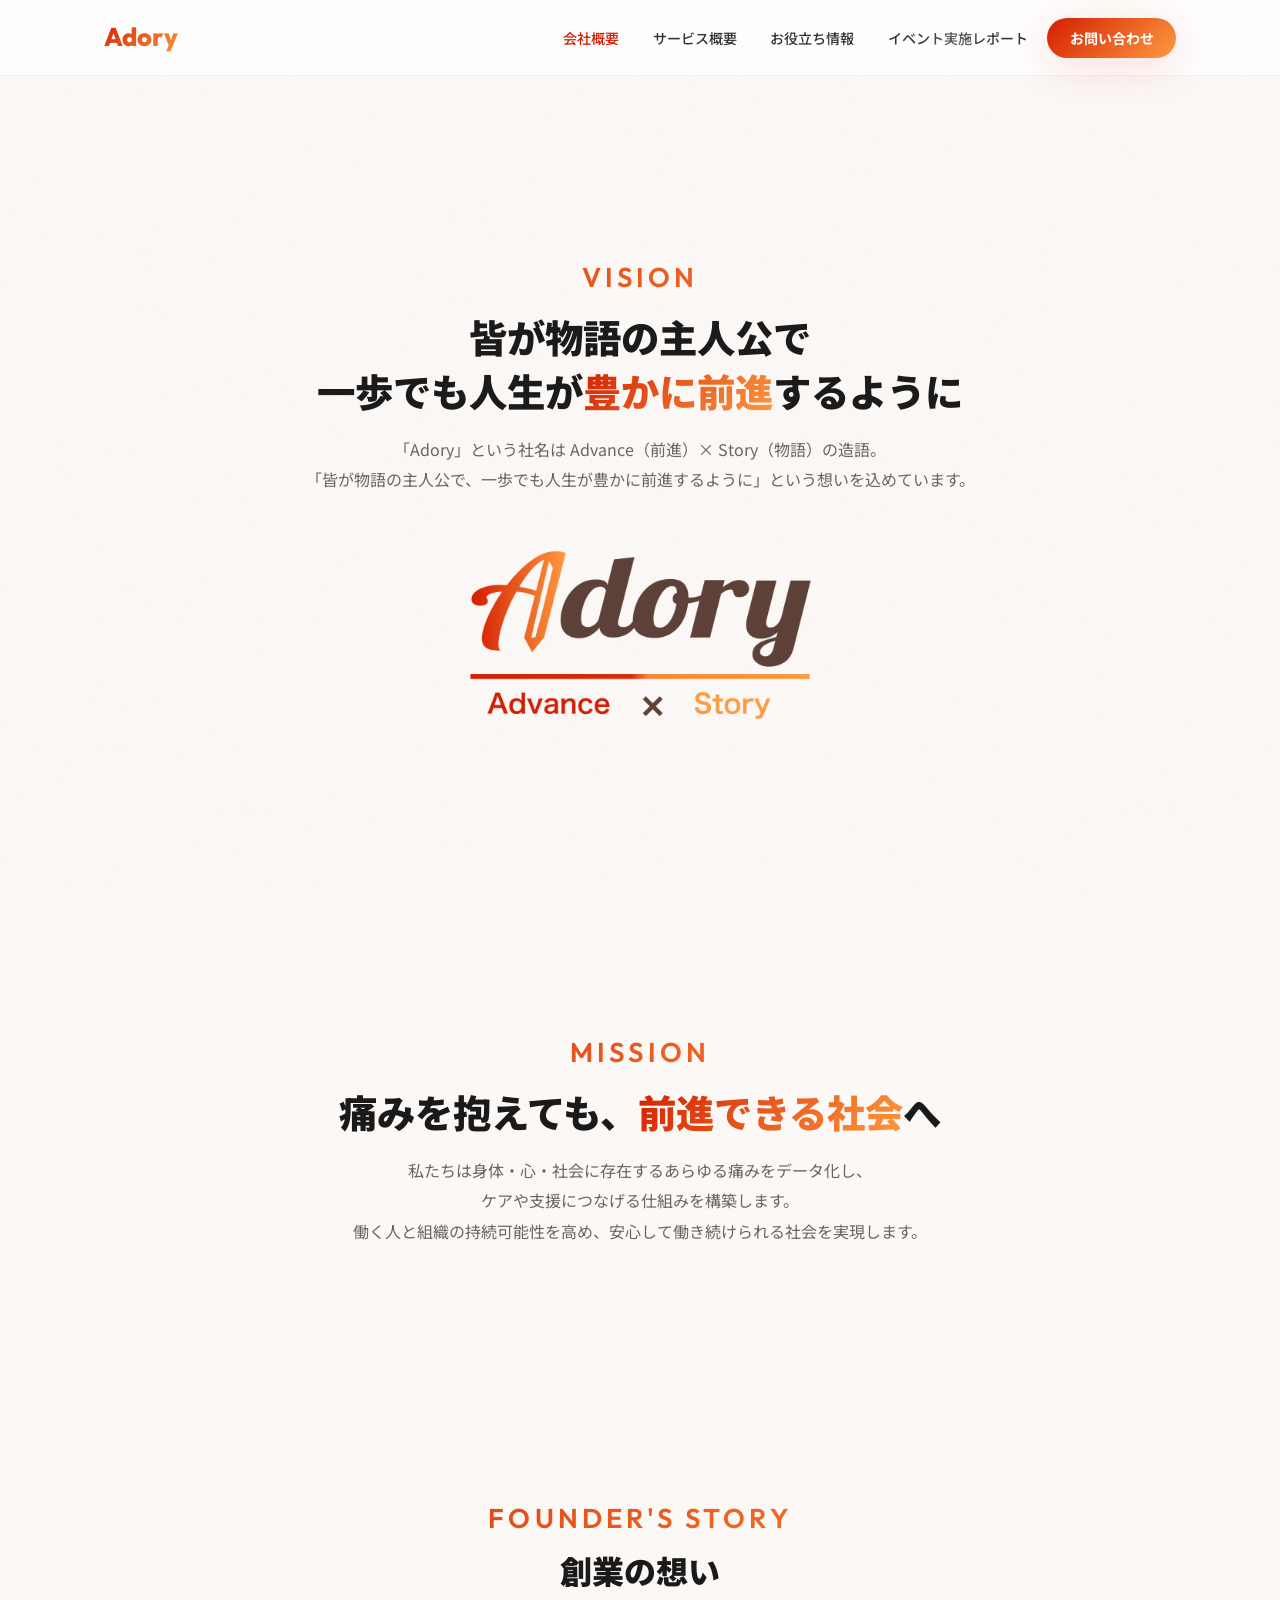
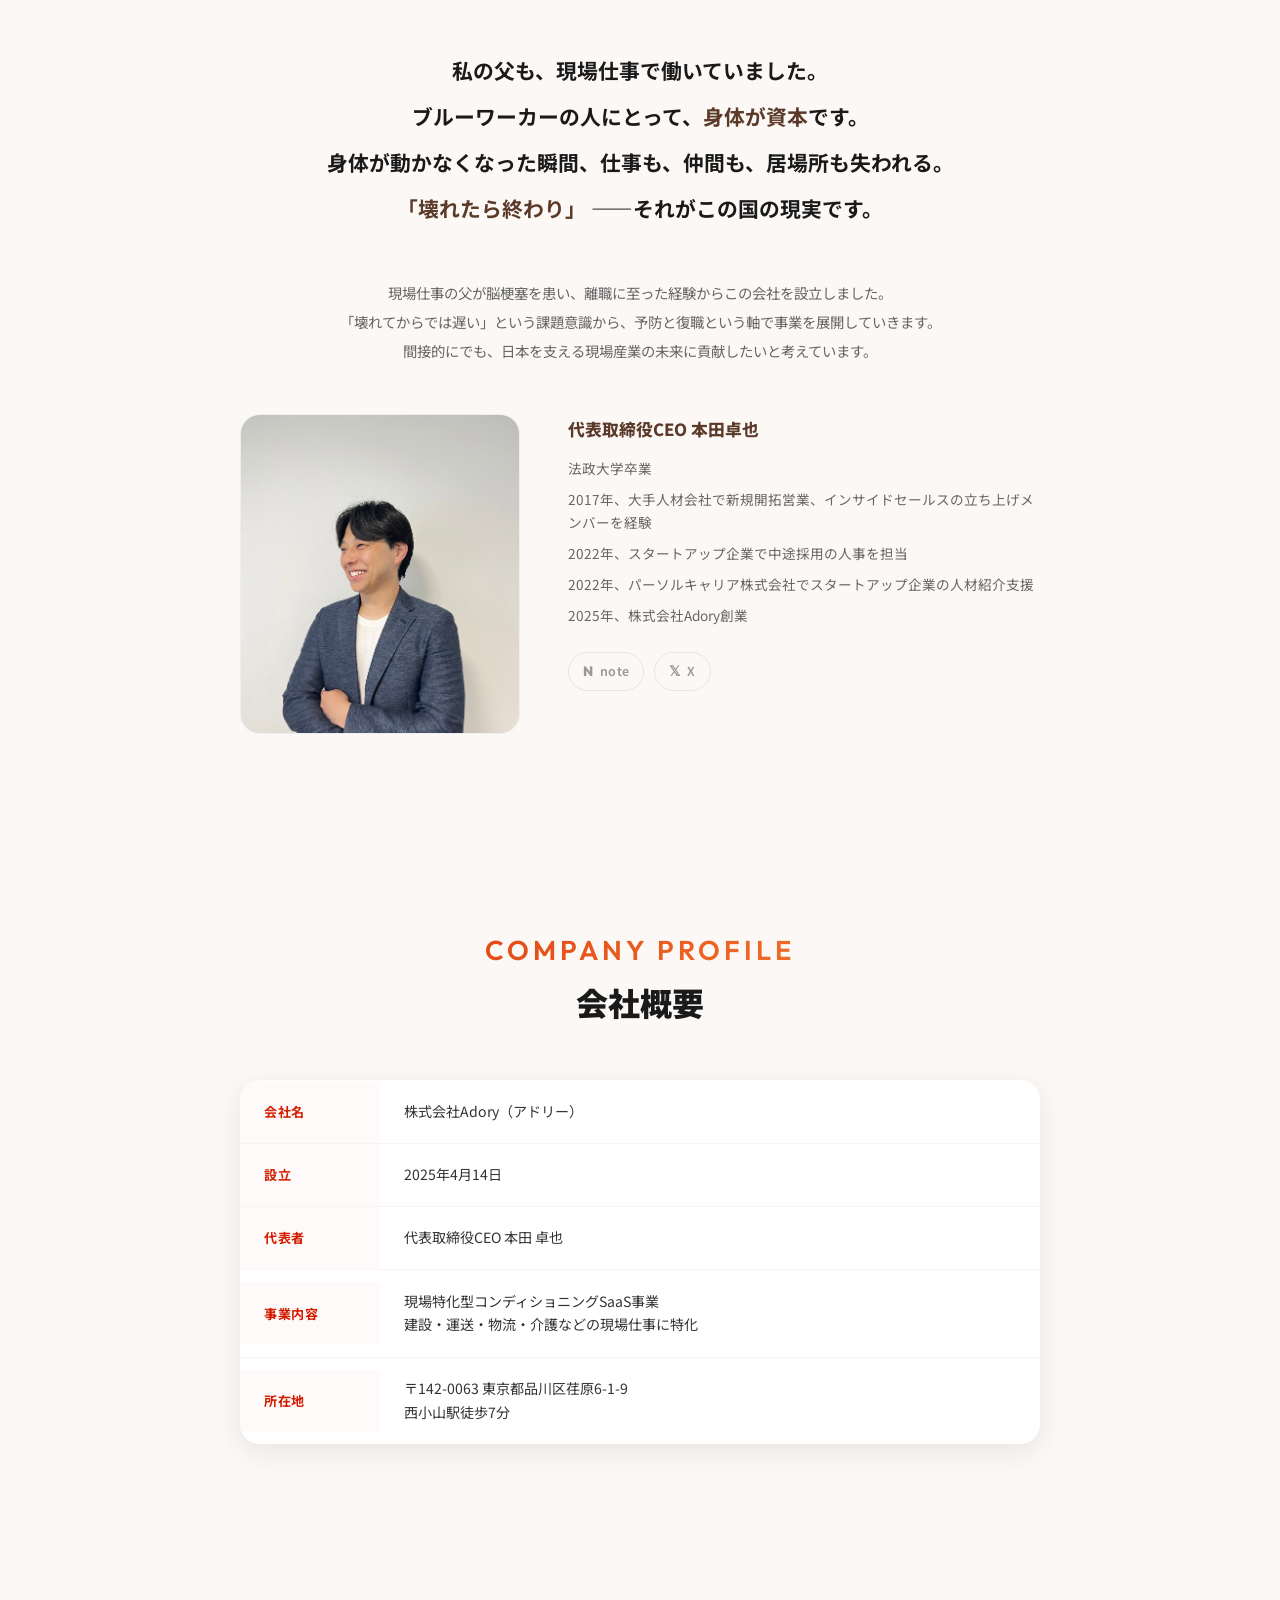
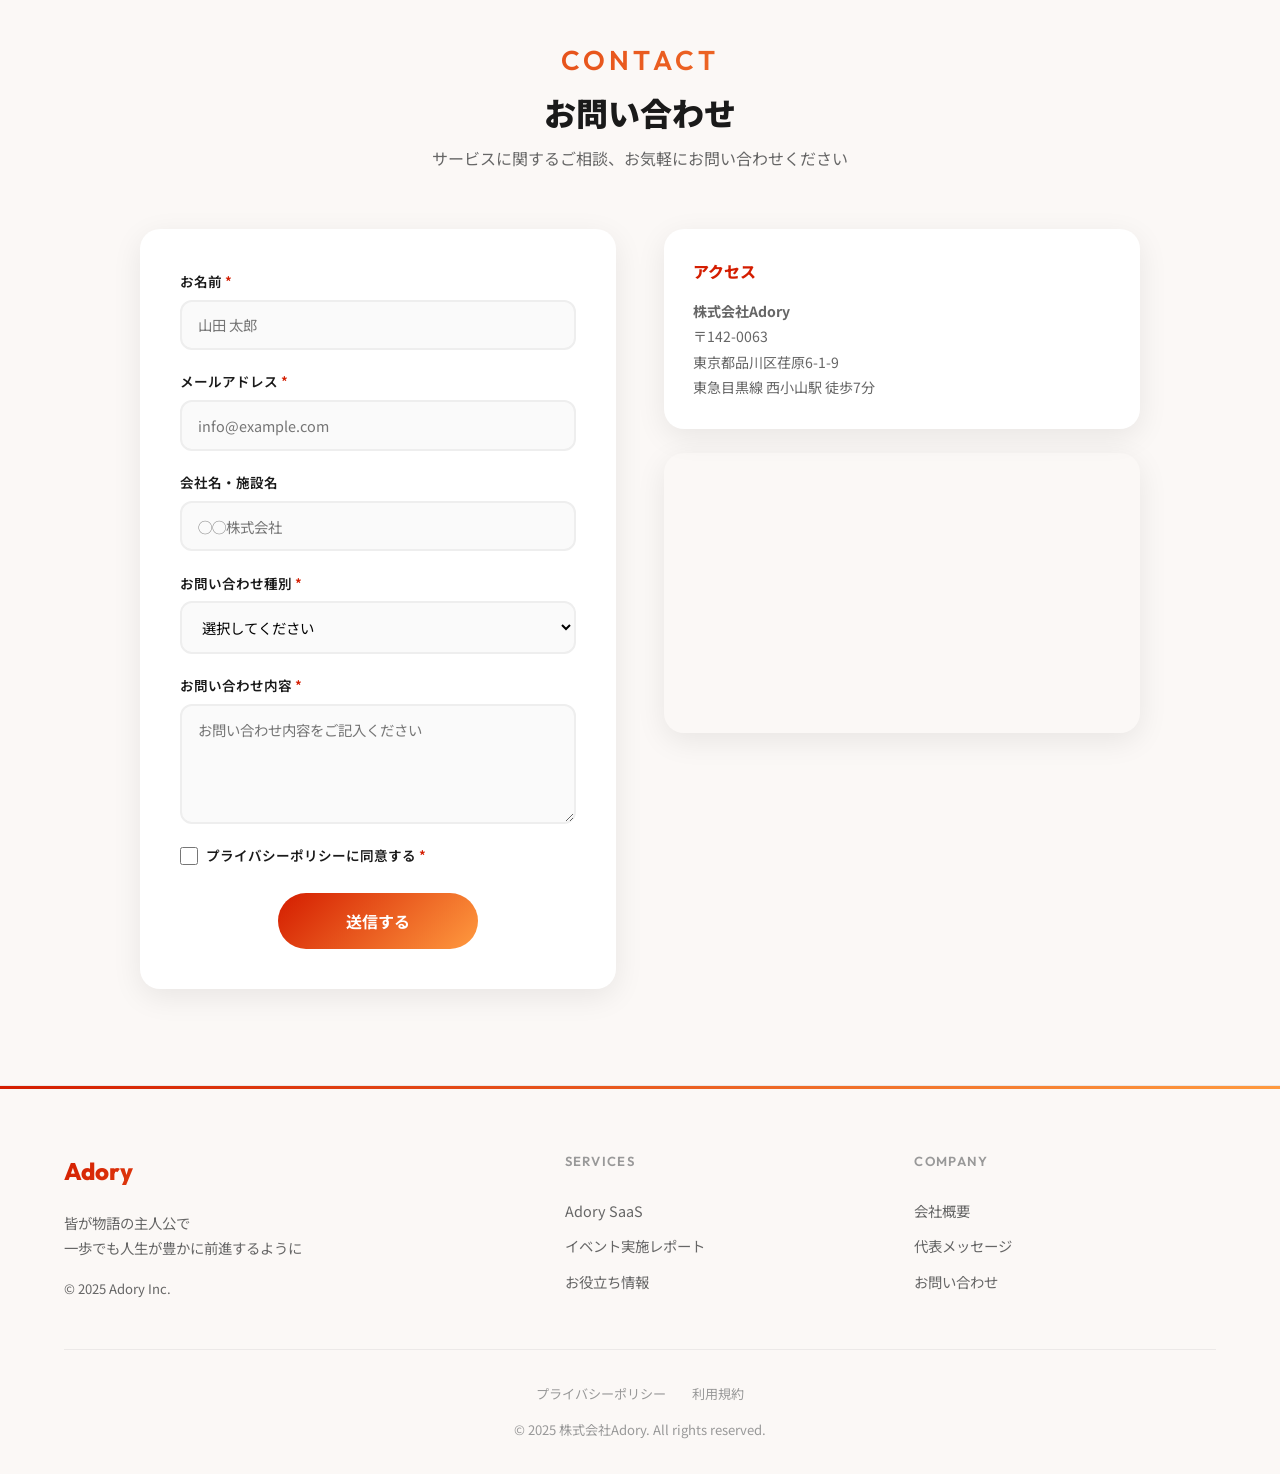
==== index.html @ 90d84712 "Add files via upload" ====
<!DOCTYPE html>
<html lang="ja">
<head>
  <meta charset="UTF-8">
  <meta name="viewport" content="width=device-width, initial-scale=1.0">
  <meta name="description" content="Adory - 皆が物語の主人公で、一歩でも人生が豊かに前進するように">
  <title>Adory | 人の力でインフラを築く</title>
  <link rel="preconnect" href="https://fonts.googleapis.com">
  <link rel="preconnect" href="https://fonts.gstatic.com" crossorigin>
  <link href="https://fonts.googleapis.com/css2?family=Noto+Sans+JP:wght@300;400;500;700;900&family=Outfit:wght@300;400;600;700;800&display=swap" rel="stylesheet">
  <style>
    :root{--red:#D41D00;--orange:#FF9A3F;--gradient:linear-gradient(135deg,#D41D00,#FF9A3F);--gradient-soft:linear-gradient(135deg,#fff5f0,#ffe8d6);--dark:#1a1a1a;--text:#333;--text-light:#666;--text-muted:#999;--bg:#fff;--bg-warm:#FFFAF7;--bg-section:#FBF8F6;--shadow-sm:0 2px 8px rgba(0,0,0,.06);--shadow-md:0 8px 30px rgba(0,0,0,.08);--shadow-lg:0 20px 60px rgba(0,0,0,.1);--shadow-glow:0 8px 40px rgba(212,29,0,.15);--radius:20px;--radius-sm:12px;--max-w:1200px;--font-jp:'Noto Sans JP',sans-serif;--font-en:'Outfit',sans-serif}
    *,*::before,*::after{box-sizing:border-box;margin:0;padding:0}
    html{scroll-behavior:smooth;scroll-padding-top:80px}
    body{font-family:var(--font-jp);color:var(--text);line-height:1.8;background:var(--bg-section);overflow-x:hidden}
    img{max-width:100%;display:block}a{text-decoration:none;color:inherit}ul{list-style:none}

    .reveal{opacity:0;transform:translateY(40px);transition:opacity .8s cubic-bezier(.16,1,.3,1),transform .8s cubic-bezier(.16,1,.3,1)}
    .reveal.visible{opacity:1;transform:translateY(0) scale(1) translateX(0)}
    .reveal-delay-1{transition-delay:.12s}.reveal-delay-2{transition-delay:.24s}.reveal-delay-3{transition-delay:.36s}.reveal-delay-4{transition-delay:.48s}
    .reveal-left{opacity:0;transform:translateX(-60px);transition:opacity .9s cubic-bezier(.16,1,.3,1),transform .9s cubic-bezier(.16,1,.3,1)}
    .reveal-left.visible{opacity:1;transform:translateX(0)}
    .reveal-right{opacity:0;transform:translateX(60px);transition:opacity .9s cubic-bezier(.16,1,.3,1),transform .9s cubic-bezier(.16,1,.3,1)}
    .reveal-right.visible{opacity:1;transform:translateX(0)}
    .reveal-scale{opacity:0;transform:scale(.9);transition:opacity .8s cubic-bezier(.16,1,.3,1),transform .8s cubic-bezier(.16,1,.3,1)}
    .reveal-scale.visible{opacity:1;transform:scale(1)}

    header{position:fixed;top:0;width:100%;z-index:1000;background:rgba(255,255,255,.85);backdrop-filter:blur(20px);-webkit-backdrop-filter:blur(20px);border-bottom:1px solid rgba(0,0,0,.06);transition:box-shadow .3s,background .3s}
    header.scrolled{background:rgba(255,255,255,.95);box-shadow:0 4px 30px rgba(0,0,0,.08)}
    nav{max-width:var(--max-w);margin:0 auto;padding:.9rem 5%;display:flex;align-items:center;justify-content:space-between}
    .logo{font-family:var(--font-en);font-weight:800;font-size:1.6rem;background:var(--gradient);-webkit-background-clip:text;-webkit-text-fill-color:transparent;background-clip:text;cursor:pointer;transition:transform .3s}
    .logo:hover{transform:scale(1.03)}
    .nav-menu{display:flex;gap:.3rem;align-items:center}
    .nav-menu a{font-size:.88rem;font-weight:500;color:var(--text);padding:.5rem .9rem;border-radius:999px;transition:background .3s,color .3s;white-space:nowrap}
    .nav-menu a:hover{background:var(--gradient-soft);color:var(--red)}
    .nav-cta{background:var(--gradient)!important;color:#fff!important;padding:.6rem 1.4rem!important;font-weight:700!important;box-shadow:var(--shadow-glow);position:relative;overflow:hidden}
    .nav-cta::after{content:'';position:absolute;top:0;left:-100%;width:60%;height:100%;background:linear-gradient(90deg,transparent,rgba(255,255,255,.2),transparent);animation:navCtaShimmer 3s ease-in-out infinite}
    @keyframes navCtaShimmer{0%,100%{left:-100%}50%{left:120%}}
    .nav-cta:hover{transform:translateY(-2px)!important;box-shadow:0 12px 40px rgba(212,29,0,.25)!important}
    .hamburger{display:none;flex-direction:column;gap:5px;cursor:pointer;padding:4px;z-index:1002}
    .hamburger span{width:24px;height:2.5px;background:var(--dark);border-radius:2px;transition:transform .3s,opacity .3s}
    .hamburger.open span:nth-child(1){transform:rotate(45deg) translate(5px,5px)}
    .hamburger.open span:nth-child(2){opacity:0}
    .hamburger.open span:nth-child(3){transform:rotate(-45deg) translate(5px,-5px)}

    .section-label{font-family:var(--font-en);font-size:1.7rem;font-weight:600;letter-spacing:.15em;text-transform:uppercase;background:var(--gradient);-webkit-background-clip:text;-webkit-text-fill-color:transparent;background-clip:text;margin-bottom:.3rem}
    .section-title{font-size:2rem;font-weight:900;line-height:1.4;color:var(--dark);margin-bottom:.6rem}
    .section-sub{font-size:1rem;color:var(--text-light);max-width:640px}
    .section-header{text-align:center;margin-bottom:3.5rem}
    .section-header .section-sub{margin:0 auto}

    .btn-primary{display:inline-flex;align-items:center;gap:.5rem;background:var(--gradient);color:#fff;padding:.9rem 2rem;border-radius:999px;font-weight:700;font-size:.95rem;box-shadow:var(--shadow-glow);transition:transform .35s cubic-bezier(.16,1,.3,1),box-shadow .35s;position:relative;overflow:hidden}
    .btn-primary::after{content:'';position:absolute;top:0;left:-100%;width:60%;height:100%;background:linear-gradient(90deg,transparent,rgba(255,255,255,.25),transparent);transition:left .6s ease}
    .btn-primary:hover::after{left:120%}
    .btn-primary:hover{transform:translateY(-3px);box-shadow:0 12px 40px rgba(212,29,0,.3)}

    /* ===== HERO ===== */
    .hero{min-height:100vh;display:flex;align-items:center;position:relative;overflow:hidden;background:var(--bg-section);padding-top:80px}
    @keyframes blobFloat{0%,100%{transform:translate(0,0) scale(1)}33%{transform:translate(30px,-30px) scale(1.05)}66%{transform:translate(-20px,20px) scale(.95)}}
    .hero-inner{position:relative;z-index:1;max-width:var(--max-w);width:100%;margin:0 auto;padding:3rem 5%;text-align:center}
    @keyframes fadeSlideIn{from{opacity:0;transform:translateY(25px)}to{opacity:1;transform:translateY(0)}}
    .hero-label{font-family:var(--font-en);font-size:1.7rem;font-weight:600;letter-spacing:.15em;text-transform:uppercase;background:var(--gradient);-webkit-background-clip:text;-webkit-text-fill-color:transparent;background-clip:text;margin-bottom:.5rem;animation:fadeSlideIn .8s .2s both}
    .hero-title{font-size:2.4rem;font-weight:900;line-height:1.4;color:var(--dark);margin-bottom:1rem;animation:fadeSlideIn .8s .4s both}
    .hero-title .accent{background:var(--gradient);-webkit-background-clip:text;-webkit-text-fill-color:transparent;background-clip:text}
    .hero-desc{font-size:1rem;color:var(--text-light);line-height:1.9;max-width:700px;margin:0 auto 1.5rem;animation:fadeSlideIn .8s .6s both}
    .hero-img-area{max-width:370px;margin:0 auto;animation:fadeSlideIn .8s .8s both}
    .hero-img-area img{width:100%;border-radius:var(--radius-sm)}

    /* ===== MESSAGE ===== */
    .message-section{padding:6rem 5%;background:var(--bg-section);position:relative}
    .message-section::before{content:'';position:absolute;top:-80px;left:0;right:0;height:160px;background:linear-gradient(to bottom,transparent,var(--bg-section));pointer-events:none}
    .message-wrap{max-width:var(--max-w);margin:0 auto}
    .message-quote{text-align:center;font-size:1.2rem;font-weight:700;color:var(--red);margin-bottom:3rem;position:relative;padding:2rem;background:#fff;border-radius:var(--radius);box-shadow:var(--shadow-sm)}
    .message-quote::before{content:'\201C';font-family:var(--font-en);font-size:4rem;color:var(--orange);opacity:.2;position:absolute;top:.3rem;left:1.5rem;line-height:1}
    .message-body{font-size:.95rem;color:var(--text);line-height:2;max-width:800px;margin:0 auto 3rem;text-align:left}
    .message-body p{margin-bottom:.8rem}
    .message-bottom{display:grid;grid-template-columns:280px 1fr;gap:3rem;align-items:start;max-width:800px;margin:0 auto}
    .message-photo{width:100%;height:320px;border-radius:var(--radius);background:var(--bg-section);border:1px solid #eee;background-image:url('./ceo-profile.jpg');background-size:cover;background-position:center}
    .message-profile h4{font-size:1.05rem;font-weight:800;color:#5B3A29;margin-bottom:.8rem}
    .message-profile p{font-size:.85rem;color:var(--text-light);line-height:1.7;margin-bottom:.5rem}
    .social-links{display:flex;gap:.6rem;margin-top:1.5rem}
    .social-link{display:inline-flex;align-items:center;gap:.4rem;font-size:.78rem;font-weight:600;color:var(--text-muted);padding:.4rem .9rem;border-radius:999px;border:1px solid rgba(0,0,0,.08);transition:all .3s;background:transparent;letter-spacing:.02em}
    .social-link:hover{color:#fff;border-color:var(--red);background:var(--gradient);transform:translateY(-2px);box-shadow:var(--shadow-glow)}
    .social-link-icon{font-family:var(--font-en);font-weight:800;font-size:.85rem}

    /* ===== COMPANY ===== */
    .company-section{padding:6rem 5%;background:var(--bg-section);position:relative}
    .company-section::before{content:'';position:absolute;top:-80px;left:0;right:0;height:160px;background:linear-gradient(to bottom,transparent,var(--bg-section));pointer-events:none}
    .company-wrap{max-width:var(--max-w);margin:0 auto}
    .company-table{max-width:800px;margin:0 auto;border-radius:var(--radius);overflow:hidden;background:#fff;box-shadow:var(--shadow-md)}
    .company-row{display:grid;grid-template-columns:140px 1fr;align-items:center}
    .company-row:not(:last-child){border-bottom:1px solid rgba(0,0,0,.04)}
    .company-label{font-size:.82rem;font-weight:700;letter-spacing:.05em;color:var(--red);padding:1.2rem 1.5rem;background:rgba(212,29,0,.02)}
    .company-value{font-size:.88rem;color:var(--text);padding:1.2rem 1.5rem;line-height:1.7}

    /* ===== CONTACT ===== */
    .contact-section{padding:6rem 5%;background:var(--bg-section);position:relative}
    .contact-section::before{content:'';position:absolute;top:-80px;left:0;right:0;height:160px;background:linear-gradient(to bottom,transparent,var(--bg-section));pointer-events:none}
    .contact-wrap{max-width:var(--max-w);margin:0 auto}
    .contact-grid{display:grid;grid-template-columns:1fr 1fr;gap:3rem;max-width:1000px;margin:0 auto}
    .contact-form-card{background:#fff;border-radius:var(--radius);padding:2.5rem;box-shadow:var(--shadow-md)}
    .contact-form{display:flex;flex-direction:column;gap:1.2rem}
    .form-group{display:flex;flex-direction:column}
    .form-group label{font-size:.85rem;font-weight:600;color:var(--dark);margin-bottom:.4rem}
    .required{color:var(--red)}
    .form-group input,.form-group select,.form-group textarea{padding:.8rem 1rem;border:2px solid #eee;border-radius:var(--radius-sm);font-size:.9rem;font-family:var(--font-jp);transition:border-color .3s,box-shadow .3s;background:#fafafa}
    .form-group input:focus,.form-group select:focus,.form-group textarea:focus{outline:none;border-color:var(--orange);background:#fff;box-shadow:0 0 0 3px rgba(255,154,63,.1)}
    .form-group textarea{resize:vertical;min-height:120px}
    .checkbox-label{display:flex;align-items:center;gap:.5rem;font-size:.85rem;cursor:pointer}
    .checkbox-label input[type="checkbox"]{width:18px;height:18px;accent-color:var(--orange)}
    .submit-btn{background:var(--gradient);color:#fff;padding:1rem 2rem;border:none;border-radius:999px;font-size:1rem;font-weight:700;cursor:pointer;transition:transform .3s,box-shadow .3s;align-self:center;min-width:200px;font-family:var(--font-jp)}
    .submit-btn:hover{transform:translateY(-2px);box-shadow:var(--shadow-glow)}
    .contact-info-col{display:flex;flex-direction:column;gap:1.5rem}
    .contact-info-card{background:#fff;border-radius:var(--radius);padding:1.8rem;box-shadow:var(--shadow-md)}
    .contact-info-card h3{font-size:1rem;font-weight:800;color:var(--red);margin-bottom:.8rem}
    .contact-info-card p{font-size:.88rem;color:var(--text-light);line-height:1.8}
    .contact-map{border-radius:var(--radius);overflow:hidden;box-shadow:var(--shadow-md)}
    .contact-map iframe{display:block;width:100%;height:280px;border:none}

    /* ===== FOOTER ===== */
    footer{background:var(--bg-section);color:var(--text);padding:4rem 5% 2rem;position:relative;overflow:hidden;border-top:1px solid rgba(0,0,0,.06)}
    footer::before{content:'';position:absolute;top:0;left:0;right:0;height:3px;background:var(--gradient)}
    .footer-inner{max-width:var(--max-w);margin:0 auto;display:grid;grid-template-columns:1.5fr 1fr 1fr;gap:3rem;margin-bottom:3rem}
    .footer-brand .footer-logo{font-family:var(--font-en);font-size:1.5rem;font-weight:800;margin-bottom:1rem;background:var(--gradient);-webkit-background-clip:text;-webkit-text-fill-color:transparent;background-clip:text}
    .footer-brand p{font-size:.9rem;color:var(--text-light);line-height:1.8}
    .footer-col h4{font-size:.82rem;font-family:var(--font-en);font-weight:600;letter-spacing:.1em;text-transform:uppercase;color:var(--text-muted);margin-bottom:1.2rem}
    .footer-col a{display:block;font-size:.9rem;color:var(--text-light);padding:.3rem 0;transition:color .3s,padding-left .3s}
    .footer-col a:hover{color:var(--red);padding-left:.3rem}
    .footer-bottom{text-align:center;padding-top:2rem;border-top:1px solid rgba(0,0,0,.06);font-size:.82rem;color:var(--text-muted)}
    .footer-bottom-links{margin-bottom:.8rem}
    .footer-bottom-links a{color:var(--text-muted);margin:0 .8rem;transition:color .3s}
    .footer-bottom-links a:hover{color:var(--red)}

    .scroll-top{position:fixed;bottom:2rem;right:2rem;width:48px;height:48px;border-radius:50%;background:var(--gradient);color:#fff;border:none;cursor:pointer;font-size:1.2rem;display:flex;align-items:center;justify-content:center;box-shadow:var(--shadow-glow);opacity:0;transform:translateY(20px);transition:opacity .4s,transform .4s cubic-bezier(.16,1,.3,1);z-index:999}
    .scroll-top.show{opacity:1;transform:translateY(0)}.scroll-top:hover{transform:translateY(-4px) scale(1.1);box-shadow:0 12px 40px rgba(212,29,0,.3)}

    @media(max-width:1024px){
      .hero-title{font-size:1.9rem}
      .message-bottom{grid-template-columns:1fr;text-align:center}
      .message-photo{max-width:280px;height:280px;margin:0 auto}
    }
    @media(max-width:768px){
      .nav-menu{display:none;position:absolute;top:100%;left:0;right:0;background:rgba(255,255,255,.98);backdrop-filter:blur(20px);flex-direction:column;align-items:center;gap:.3rem;z-index:999;padding:1.5rem 1rem;box-shadow:0 8px 30px rgba(0,0,0,.1);border-bottom:1px solid rgba(0,0,0,.06)}
      .nav-menu.active{display:flex}.nav-menu a{font-size:1.1rem;padding:.8rem 1.5rem}
      .hamburger{display:flex;z-index:1002}
      .hero{min-height:auto;padding:7rem 5% 4rem}.hero-title{font-size:1.6rem}.section-title{font-size:1.5rem}
      .contact-grid{grid-template-columns:1fr}
      .company-row{grid-template-columns:1fr}.company-label{border-bottom:none}
      .footer-inner{grid-template-columns:1fr;gap:2rem;text-align:center}
      .social-links{justify-content:center}
    }
    @media(max-width:480px){
      .hero-title{font-size:1.3rem}
    }

    .page-loader{position:fixed;top:0;left:0;right:0;bottom:0;background:#fff;z-index:9999;display:flex;align-items:center;justify-content:center;transition:opacity .5s,visibility .5s}
    .page-loader.hidden{opacity:0;visibility:hidden}
    .loader-dot{width:12px;height:12px;border-radius:50%;background:var(--gradient);margin:0 4px;animation:loaderBounce .6s ease-in-out infinite alternate}
    .loader-dot:nth-child(2){animation-delay:.15s}.loader-dot:nth-child(3){animation-delay:.3s}
    @keyframes loaderBounce{to{transform:translateY(-12px);opacity:.4}}
    body::after{content:'';position:fixed;top:0;left:0;right:0;bottom:0;pointer-events:none;z-index:9998;opacity:.02;background-image:url("data:image/svg+xml,%3Csvg viewBox='0 0 256 256' xmlns='http://www.w3.org/2000/svg'%3E%3Cfilter id='n'%3E%3CfeTurbulence type='fractalNoise' baseFrequency='0.9' numOctaves='4' stitchTiles='stitch'/%3E%3C/filter%3E%3Crect width='100%25' height='100%25' filter='url(%23n)'/%3E%3C/svg%3E")}
  </style>
</head>
<body>
  <div class="page-loader" id="pageLoader"><div class="loader-dot"></div><div class="loader-dot"></div><div class="loader-dot"></div></div>
  <button class="scroll-top" id="scrollTop" aria-label="Top">&#8593;</button>

  <header id="header">
    <nav>
      <a href="index.html" class="logo">Adory</a>
      <ul class="nav-menu" id="navMenu">
        <li><a href="index.html" style="color:var(--red)">会社概要</a></li>
        <li><a href="service.html">サービス概要</a></li>
        <li><a href="https://adory-media.studio.site" target="_blank" rel="noopener noreferrer">お役立ち情報</a></li>
        <li><a href="event-report.html">イベント実施レポート</a></li>
        <li><a href="#contact" class="nav-cta">お問い合わせ</a></li>
      </ul>
      <div class="hamburger" id="hamburger"><span></span><span></span><span></span></div>
    </nav>
  </header>

  <main>
    <!-- ヒーロー：Vision -->
    <section class="hero" id="home">
      <div class="hero-inner">
        <div class="hero-label">Vision</div>
        <h1 class="hero-title">皆が物語の主人公で<br>一歩でも人生が<span class="accent">豊かに前進</span>するように</h1>
        <p class="hero-desc">「Adory」という社名は Advance（前進）× Story（物語）の造語。<br>「皆が物語の主人公で、一歩でも人生が豊かに前進するように」という想いを込めています。</p>
        <div class="hero-img-area">
          <img src="hero-vision.png" alt="Adory ビジョンイメージ">
        </div>
      </div>
    </section>

    <!-- Mission -->
    <section class="hero" style="min-height:auto;padding:5rem 5%">
      <div class="hero-inner" style="text-align:center">
        <div class="hero-label" style="animation:none">Mission</div>
        <h1 class="hero-title" style="animation:none">痛みを抱えても、<span class="accent">前進できる社会</span>へ</h1>
        <p class="hero-desc" style="animation:none">私たちは身体・心・社会に存在するあらゆる痛みをデータ化し、<br>ケアや支援につなげる仕組みを構築します。<br>働く人と組織の持続可能性を高め、安心して働き続けられる社会を実現します。</p>
      </div>
    </section>

    <!-- 創業の想い -->
    <section class="message-section" id="message">
      <div class="message-wrap">
        <div class="section-header reveal">
          <div class="section-label">Founder's Story</div>
          <h2 class="section-title">創業の想い</h2>
        </div>

        <div class="reveal" style="text-align:center;margin-bottom:3rem;max-width:800px;margin-left:auto;margin-right:auto">
          <p style="font-size:clamp(1.05rem,2.2vw,1.3rem);font-weight:700;line-height:2.2;color:var(--dark)">私の父も、現場仕事で働いていました。</p>
          <p style="font-size:clamp(1.05rem,2.2vw,1.3rem);font-weight:700;line-height:2.2;color:var(--dark)">ブルーワーカーの人にとって、<span style="color:#5B3A29">身体が資本</span>です。</p>
          <p style="font-size:clamp(1.05rem,2.2vw,1.3rem);font-weight:700;line-height:2.2;color:var(--dark)">身体が動かなくなった瞬間、仕事も、仲間も、居場所も失われる。</p>
          <p style="font-size:clamp(1.05rem,2.2vw,1.3rem);font-weight:700;line-height:2.2;color:var(--dark)"><span style="color:#5B3A29">「壊れたら終わり」</span> ——それがこの国の現実です。</p>
        </div>

        <div class="reveal" style="text-align:center;margin-bottom:3rem;max-width:700px;margin-left:auto;margin-right:auto">
          <p style="font-size:.9rem;color:var(--text-light);line-height:2">現場仕事の父が脳梗塞を患い、離職に至った経験からこの会社を設立しました。</p>
          <p style="font-size:.9rem;color:var(--text-light);line-height:2">「壊れてからでは遅い」という課題意識から、予防と復職という軸で事業を展開していきます。</p>
          <p style="font-size:.9rem;color:var(--text-light);line-height:2">間接的にでも、日本を支える現場産業の未来に貢献したいと考えています。</p>
        </div>

        <div class="message-bottom reveal">
          <div class="message-photo"></div>
          <div class="message-profile">
            <h4>代表取締役CEO 本田卓也</h4>
            <p>法政大学卒業</p>
            <p>2017年、大手人材会社で新規開拓営業、インサイドセールスの立ち上げメンバーを経験</p>
            <p>2022年、スタートアップ企業で中途採用の人事を担当</p>
            <p>2022年、パーソルキャリア株式会社でスタートアップ企業の人材紹介支援</p>
            <p>2025年、株式会社Adory創業</p>
            <div class="social-links">
              <a href="https://note.com/taku898989" target="_blank" rel="noopener noreferrer" class="social-link"><span class="social-link-icon">N</span>note</a>
              <a href="https://x.com/takuyanyan1216?s=21" target="_blank" rel="noopener noreferrer" class="social-link"><span class="social-link-icon">&#x1D54F;</span>X</a>
            </div>
          </div>
        </div>
      </div>
    </section>

    <!-- 会社概要 -->
    <section class="company-section" id="about">
      <div class="company-wrap">
        <div class="section-header reveal">
          <div class="section-label">Company Profile</div>
          <h2 class="section-title">会社概要</h2>
        </div>
        <div class="company-table reveal">
          <div class="company-row"><div class="company-label">会社名</div><div class="company-value">株式会社Adory（アドリー）</div></div>
          <div class="company-row"><div class="company-label">設立</div><div class="company-value">2025年4月14日</div></div>
          <div class="company-row"><div class="company-label">代表者</div><div class="company-value">代表取締役CEO 本田 卓也</div></div>
          <div class="company-row"><div class="company-label">事業内容</div><div class="company-value">現場特化型コンディショニングSaaS事業<br>建設・運送・物流・介護などの現場仕事に特化</div></div>
          <div class="company-row"><div class="company-label">所在地</div><div class="company-value">〒142-0063 東京都品川区荏原6-1-9<br>西小山駅徒歩7分</div></div>
        </div>
      </div>
    </section>

    <!-- お問い合わせ -->
    <section class="contact-section" id="contact">
      <div class="contact-wrap">
        <div class="section-header reveal">
          <div class="section-label">Contact</div>
          <h2 class="section-title">お問い合わせ</h2>
          <p class="section-sub">サービスに関するご相談、お気軽にお問い合わせください</p>
        </div>
        <div class="contact-grid reveal">
          <div class="contact-form-card">
            <form class="contact-form" id="contactForm" action="https://formsubmit.co/takuya.honda@adory.co.jp" method="POST">
              <input type="hidden" name="_subject" value="【Adoryお問い合わせ】新しいお問い合わせが届きました">
              <input type="hidden" name="_next" value="https://adory-nursingcare-informationtechnology.github.io/Adory/">
              <input type="hidden" name="_autoresponse" value="お問い合わせありがとうございます。内容を確認の上、担当者よりご連絡いたします。">
              <input type="hidden" name="_captcha" value="false">
              <input type="hidden" name="_template" value="table">
              <div class="form-group"><label for="name">お名前 <span class="required">*</span></label><input type="text" id="name" name="name" required placeholder="山田 太郎"></div>
              <div class="form-group"><label for="email">メールアドレス <span class="required">*</span></label><input type="email" id="email" name="email" required placeholder="info@example.com"></div>
              <div class="form-group"><label for="company">会社名・施設名</label><input type="text" id="company" name="company" placeholder="◯◯株式会社"></div>
              <div class="form-group"><label for="subject">お問い合わせ種別 <span class="required">*</span></label>
                <select id="subject" name="inquiry_type" required>
                  <option value="">選択してください</option>
                  <option value="Adory SaaS">Adory SaaS について</option>
                  <option value="現場ケアオプション">現場ケアオプションについて</option>
                  <option value="その他">その他</option>
                </select>
              </div>
              <div class="form-group"><label for="message">お問い合わせ内容 <span class="required">*</span></label><textarea id="message" name="message" required placeholder="お問い合わせ内容をご記入ください"></textarea></div>
              <div class="form-group"><label class="checkbox-label"><input type="checkbox" id="privacy" name="privacy_agreed" required value="プライバシーポリシーに同意"><span>プライバシーポリシーに同意する <span class="required">*</span></span></label></div>
              <button type="submit" class="submit-btn">送信する</button>
            </form>
          </div>
          <div class="contact-info-col">
            <div class="contact-info-card">
              <h3>アクセス</h3>
              <p><strong>株式会社Adory</strong><br>〒142-0063<br>東京都品川区荏原6-1-9<br>東急目黒線 西小山駅 徒歩7分</p>
            </div>
            <div class="contact-map">
              <iframe src="https://www.google.com/maps/embed?pb=!1m18!1m12!1m3!1d1621.4188824266772!2d139.68268471!3d35.60945171!2m3!1f0!2f0!3f0!3m2!1i1024!2i768!4f13.1!3m3!1m2!1s0x0%3A0x0!2zMzXCsDM2JzM0LjAiTiAxMznCsDQwJzU3LjciRQ!5e0!3m2!1sja!2sjp!4v1691234567890!5m2!1sja!2sjp" allowfullscreen="" loading="lazy" referrerpolicy="no-referrer-when-downgrade" title="株式会社Adory所在地"></iframe>
            </div>
          </div>
        </div>
      </div>
    </section>
  </main>

  <footer>
    <div class="footer-inner">
      <div class="footer-brand"><div class="footer-logo">Adory</div><p>皆が物語の主人公で<br>一歩でも人生が豊かに前進するように</p><p style="margin-top:1rem;font-size:.82rem">&#169; 2025 Adory Inc.</p></div>
      <div class="footer-col"><h4>Services</h4><a href="service.html">Adory SaaS</a><a href="event-report.html">イベント実施レポート</a><a href="https://adory-media.studio.site" target="_blank" rel="noopener noreferrer">お役立ち情報</a></div>
      <div class="footer-col"><h4>Company</h4><a href="index.html#about">会社概要</a><a href="index.html#message">代表メッセージ</a><a href="index.html#contact">お問い合わせ</a></div>
    </div>
    <div class="footer-bottom"><div class="footer-bottom-links"><a href="privacy.html">プライバシーポリシー</a><a href="terms.html">利用規約</a></div><p>&#169; 2025 株式会社Adory. All rights reserved.</p></div>
  </footer>

  <script>
    window.addEventListener('load',()=>{setTimeout(()=>document.getElementById('pageLoader').classList.add('hidden'),600)});
    const header=document.getElementById('header'),scrollTopBtn=document.getElementById('scrollTop');
    window.addEventListener('scroll',()=>{const y=window.scrollY;header.classList.toggle('scrolled',y>50);scrollTopBtn.classList.toggle('show',y>500)});
    scrollTopBtn.addEventListener('click',()=>window.scrollTo({top:0,behavior:'smooth'}));
    const hamburger=document.getElementById('hamburger'),navMenu=document.getElementById('navMenu');
    hamburger.addEventListener('click',()=>{hamburger.classList.toggle('open');navMenu.classList.toggle('active')});
    navMenu.querySelectorAll('a').forEach(a=>{a.addEventListener('click',()=>{hamburger.classList.remove('open');navMenu.classList.remove('active')})});
    const revealEls=document.querySelectorAll('.reveal,.reveal-left,.reveal-right,.reveal-scale');
    const observer=new IntersectionObserver(entries=>{entries.forEach(e=>{if(e.isIntersecting)e.target.classList.add('visible')})},{threshold:.12,rootMargin:'0px 0px -40px 0px'});
    revealEls.forEach(el=>observer.observe(el));
    document.querySelectorAll('a[href^="#"]').forEach(link=>{link.addEventListener('click',e=>{const id=link.getAttribute('href');if(id==='#')return;const t=document.querySelector(id);if(t){e.preventDefault();t.scrollIntoView({behavior:'smooth',block:'start'})}})});
    document.getElementById('contactForm').addEventListener('submit',function(){const btn=this.querySelector('.submit-btn');btn.textContent='送信中...';btn.disabled=true;btn.style.opacity='.7'});
  </script>
</body>
</html>
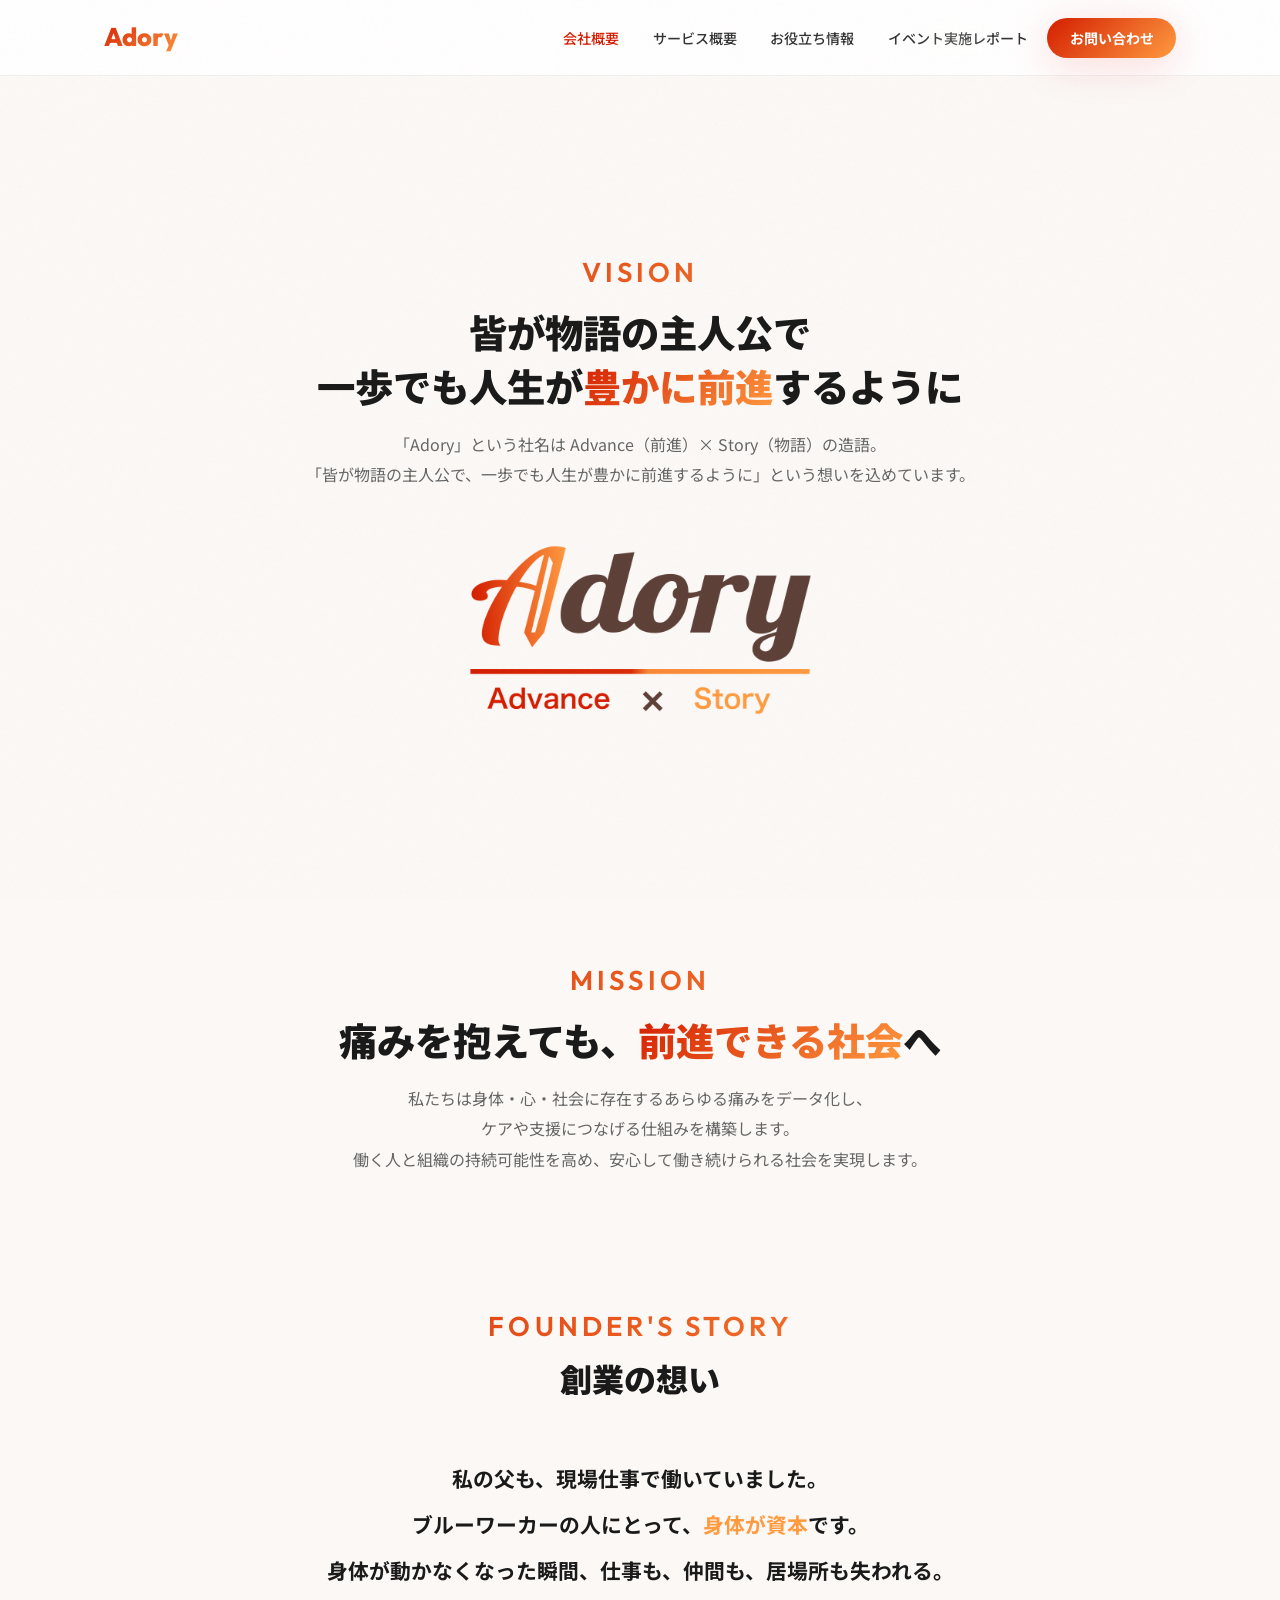
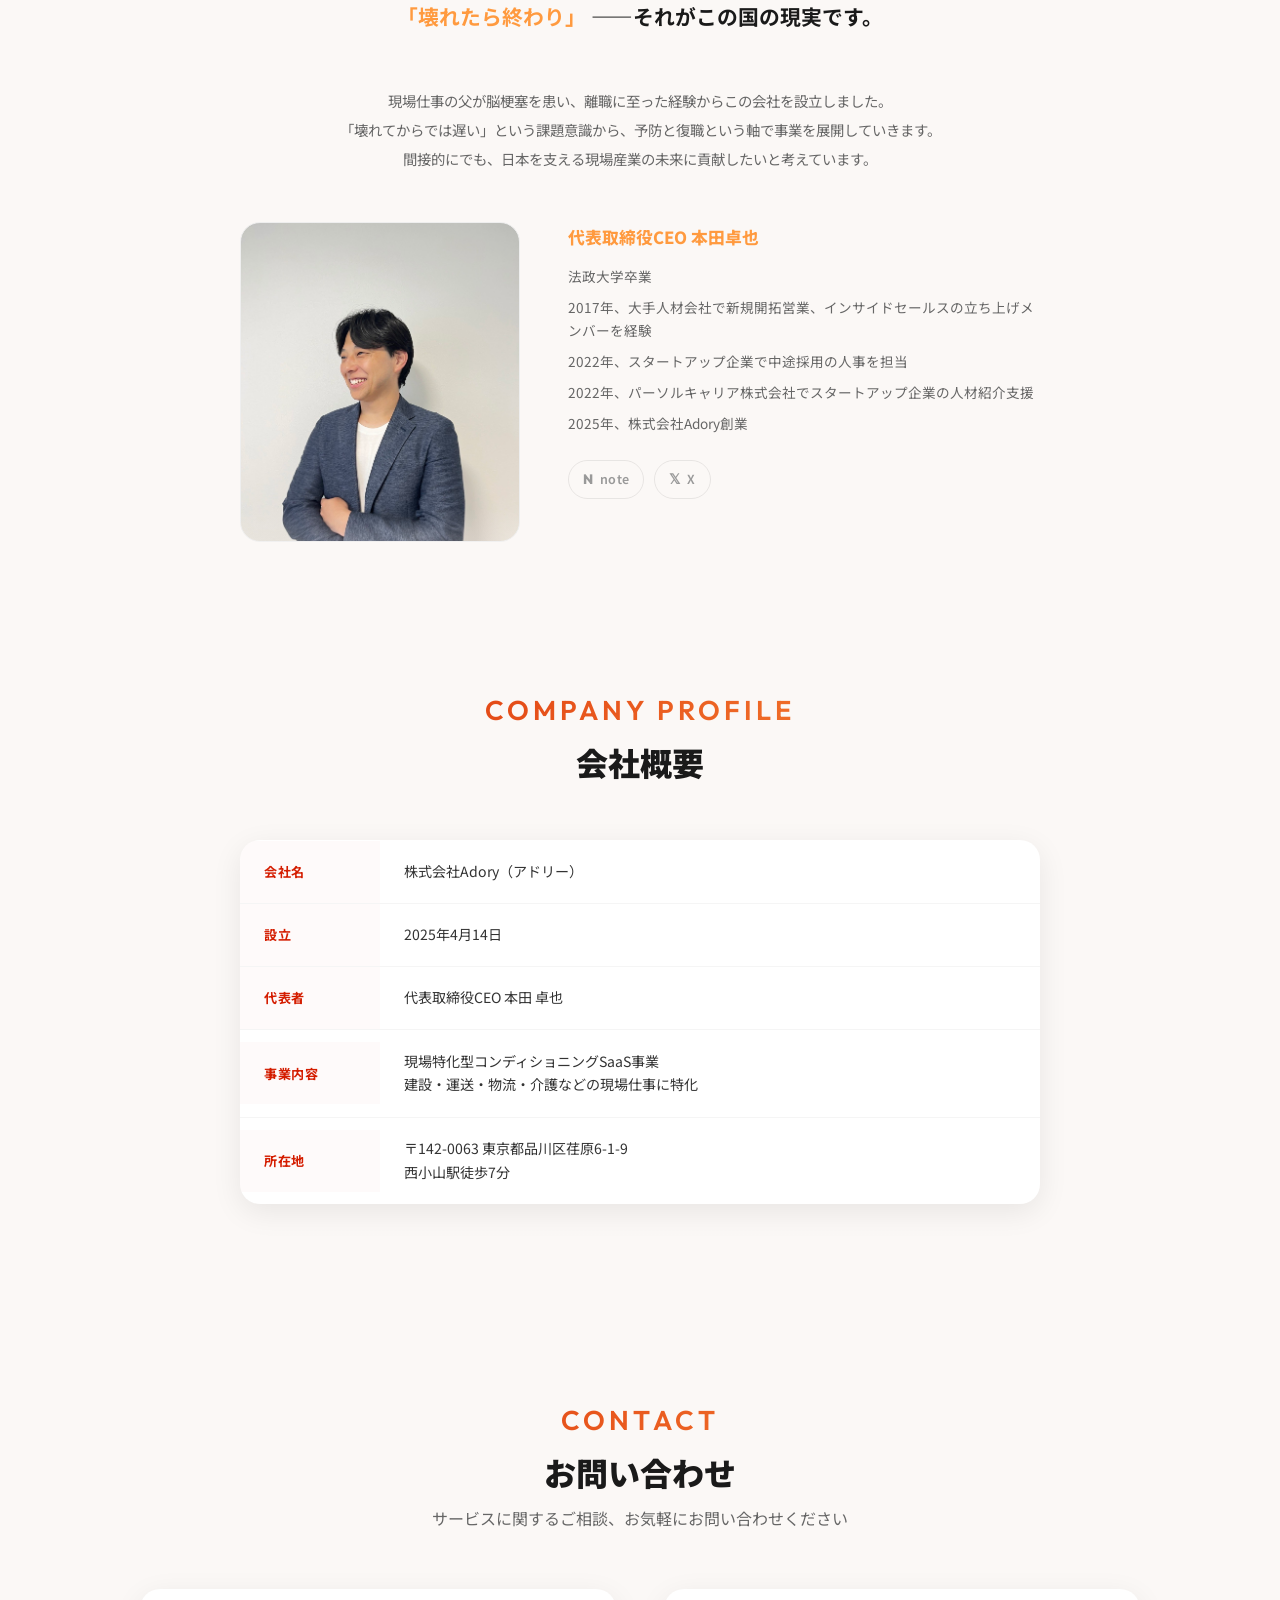
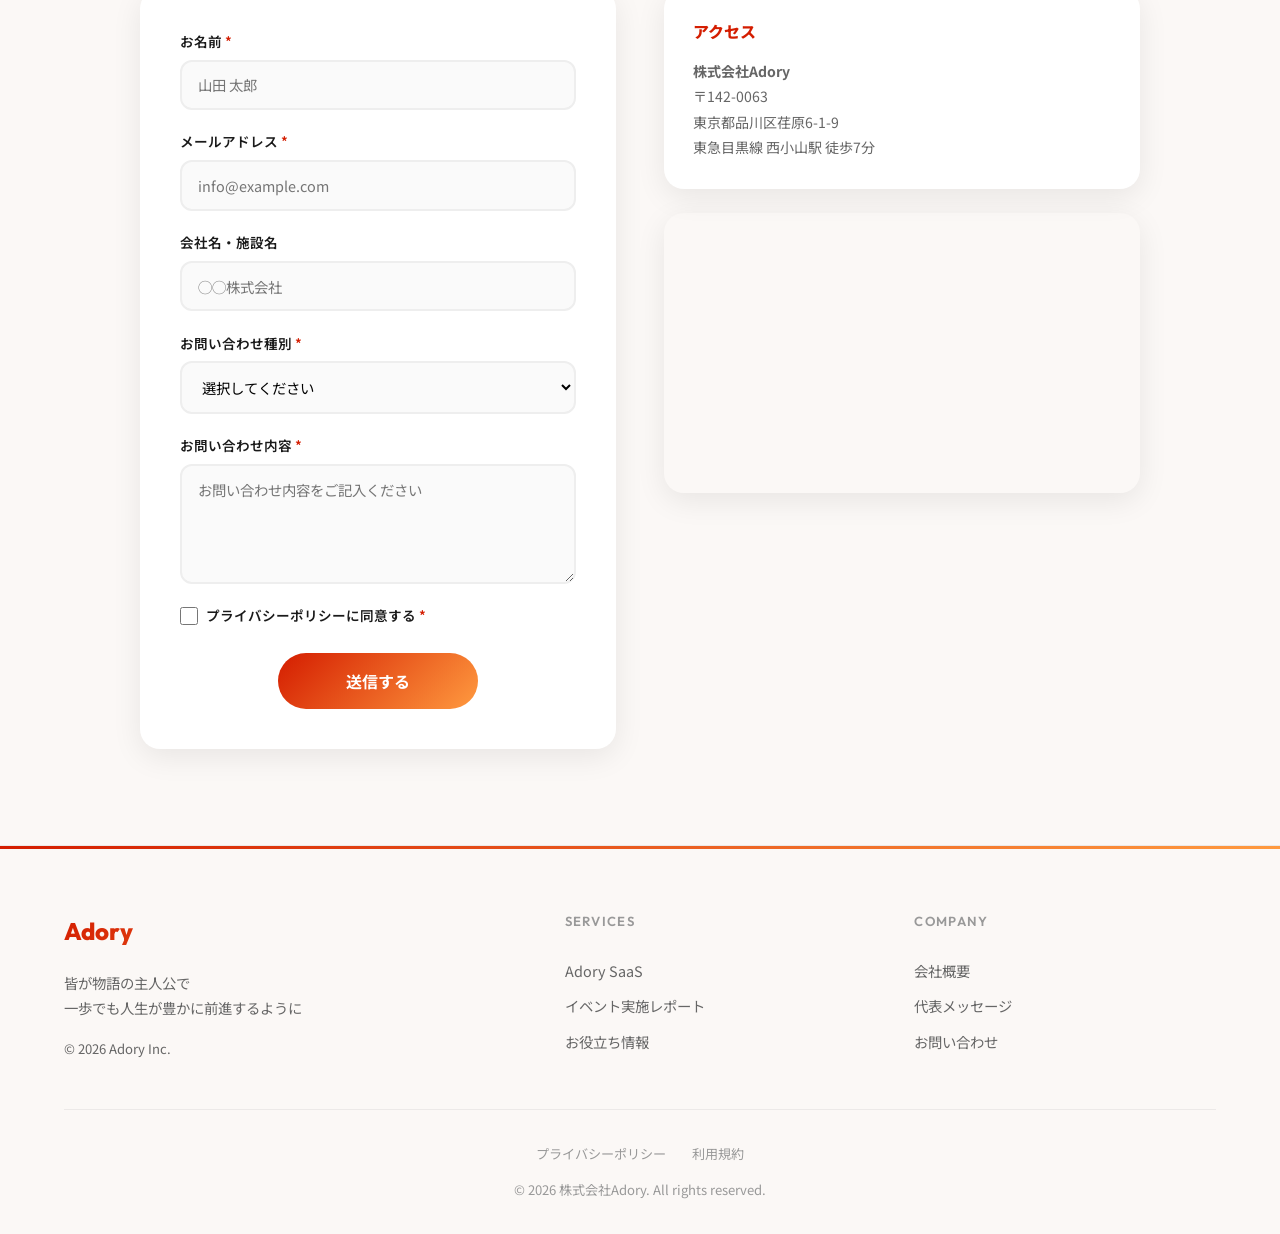
==== commit 7ee2f759: "Add files via upload" ====
--- a/index.html
+++ b/index.html
@@ -55,9 +55,9 @@
     .btn-primary:hover{transform:translateY(-3px);box-shadow:0 12px 40px rgba(212,29,0,.3)}
 
     /* ===== HERO ===== */
-    .hero{min-height:100vh;display:flex;align-items:center;position:relative;overflow:hidden;background:var(--bg-section);padding-top:80px}
+    .hero{min-height:100vh;display:flex;align-items:center;position:relative;overflow:hidden;background:var(--bg-section);padding-top:70px}
     @keyframes blobFloat{0%,100%{transform:translate(0,0) scale(1)}33%{transform:translate(30px,-30px) scale(1.05)}66%{transform:translate(-20px,20px) scale(.95)}}
-    .hero-inner{position:relative;z-index:1;max-width:var(--max-w);width:100%;margin:0 auto;padding:3rem 5%;text-align:center}
+    .hero-inner{position:relative;z-index:1;max-width:var(--max-w);width:100%;margin:0 auto;padding:1.5rem 5%;text-align:center}
     @keyframes fadeSlideIn{from{opacity:0;transform:translateY(25px)}to{opacity:1;transform:translateY(0)}}
     .hero-label{font-family:var(--font-en);font-size:1.7rem;font-weight:600;letter-spacing:.15em;text-transform:uppercase;background:var(--gradient);-webkit-background-clip:text;-webkit-text-fill-color:transparent;background-clip:text;margin-bottom:.5rem;animation:fadeSlideIn .8s .2s both}
     .hero-title{font-size:2.4rem;font-weight:900;line-height:1.4;color:var(--dark);margin-bottom:1rem;animation:fadeSlideIn .8s .4s both}
@@ -67,7 +67,7 @@
     .hero-img-area img{width:100%;border-radius:var(--radius-sm)}
 
     /* ===== MESSAGE ===== */
-    .message-section{padding:6rem 5%;background:var(--bg-section);position:relative}
+    .message-section{padding:3rem 5%;background:var(--bg-section);position:relative}
     .message-section::before{content:'';position:absolute;top:-80px;left:0;right:0;height:160px;background:linear-gradient(to bottom,transparent,var(--bg-section));pointer-events:none}
     .message-wrap{max-width:var(--max-w);margin:0 auto}
     .message-quote{text-align:center;font-size:1.2rem;font-weight:700;color:var(--red);margin-bottom:3rem;position:relative;padding:2rem;background:#fff;border-radius:var(--radius);box-shadow:var(--shadow-sm)}
@@ -76,7 +76,7 @@
     .message-body p{margin-bottom:.8rem}
     .message-bottom{display:grid;grid-template-columns:280px 1fr;gap:3rem;align-items:start;max-width:800px;margin:0 auto}
     .message-photo{width:100%;height:320px;border-radius:var(--radius);background:var(--bg-section);border:1px solid #eee;background-image:url('./ceo-profile.jpg');background-size:cover;background-position:center}
-    .message-profile h4{font-size:1.05rem;font-weight:800;color:#5B3A29;margin-bottom:.8rem}
+    .message-profile h4{font-size:1.05rem;font-weight:800;color:var(--orange);margin-bottom:.8rem}
     .message-profile p{font-size:.85rem;color:var(--text-light);line-height:1.7;margin-bottom:.5rem}
     .social-links{display:flex;gap:.6rem;margin-top:1.5rem}
     .social-link{display:inline-flex;align-items:center;gap:.4rem;font-size:.78rem;font-weight:600;color:var(--text-muted);padding:.4rem .9rem;border-radius:999px;border:1px solid rgba(0,0,0,.08);transition:all .3s;background:transparent;letter-spacing:.02em}
@@ -193,7 +193,7 @@
     </section>
 
     <!-- Mission -->
-    <section class="hero" style="min-height:auto;padding:5rem 5%">
+    <section class="hero" style="min-height:auto;padding:2rem 5%">
       <div class="hero-inner" style="text-align:center">
         <div class="hero-label" style="animation:none">Mission</div>
         <h1 class="hero-title" style="animation:none">痛みを抱えても、<span class="accent">前進できる社会</span>へ</h1>
@@ -211,9 +211,9 @@
 
         <div class="reveal" style="text-align:center;margin-bottom:3rem;max-width:800px;margin-left:auto;margin-right:auto">
           <p style="font-size:clamp(1.05rem,2.2vw,1.3rem);font-weight:700;line-height:2.2;color:var(--dark)">私の父も、現場仕事で働いていました。</p>
-          <p style="font-size:clamp(1.05rem,2.2vw,1.3rem);font-weight:700;line-height:2.2;color:var(--dark)">ブルーワーカーの人にとって、<span style="color:#5B3A29">身体が資本</span>です。</p>
+          <p style="font-size:clamp(1.05rem,2.2vw,1.3rem);font-weight:700;line-height:2.2;color:var(--dark)">ブルーワーカーの人にとって、<span style="color:var(--orange)">身体が資本</span>です。</p>
           <p style="font-size:clamp(1.05rem,2.2vw,1.3rem);font-weight:700;line-height:2.2;color:var(--dark)">身体が動かなくなった瞬間、仕事も、仲間も、居場所も失われる。</p>
-          <p style="font-size:clamp(1.05rem,2.2vw,1.3rem);font-weight:700;line-height:2.2;color:var(--dark)"><span style="color:#5B3A29">「壊れたら終わり」</span> ——それがこの国の現実です。</p>
+          <p style="font-size:clamp(1.05rem,2.2vw,1.3rem);font-weight:700;line-height:2.2;color:var(--dark)"><span style="color:var(--orange)">「壊れたら終わり」</span> ——それがこの国の現実です。</p>
         </div>
 
         <div class="reveal" style="text-align:center;margin-bottom:3rem;max-width:700px;margin-left:auto;margin-right:auto">
@@ -305,11 +305,11 @@
 
   <footer>
     <div class="footer-inner">
-      <div class="footer-brand"><div class="footer-logo">Adory</div><p>皆が物語の主人公で<br>一歩でも人生が豊かに前進するように</p><p style="margin-top:1rem;font-size:.82rem">&#169; 2025 Adory Inc.</p></div>
+      <div class="footer-brand"><div class="footer-logo">Adory</div><p>皆が物語の主人公で<br>一歩でも人生が豊かに前進するように</p><p style="margin-top:1rem;font-size:.82rem">&#169; 2026 Adory Inc.</p></div>
       <div class="footer-col"><h4>Services</h4><a href="service.html">Adory SaaS</a><a href="event-report.html">イベント実施レポート</a><a href="https://adory-media.studio.site" target="_blank" rel="noopener noreferrer">お役立ち情報</a></div>
       <div class="footer-col"><h4>Company</h4><a href="index.html#about">会社概要</a><a href="index.html#message">代表メッセージ</a><a href="index.html#contact">お問い合わせ</a></div>
     </div>
-    <div class="footer-bottom"><div class="footer-bottom-links"><a href="privacy.html">プライバシーポリシー</a><a href="terms.html">利用規約</a></div><p>&#169; 2025 株式会社Adory. All rights reserved.</p></div>
+    <div class="footer-bottom"><div class="footer-bottom-links"><a href="privacy.html">プライバシーポリシー</a><a href="terms.html">利用規約</a></div><p>&#169; 2026 株式会社Adory. All rights reserved.</p></div>
   </footer>
 
   <script>
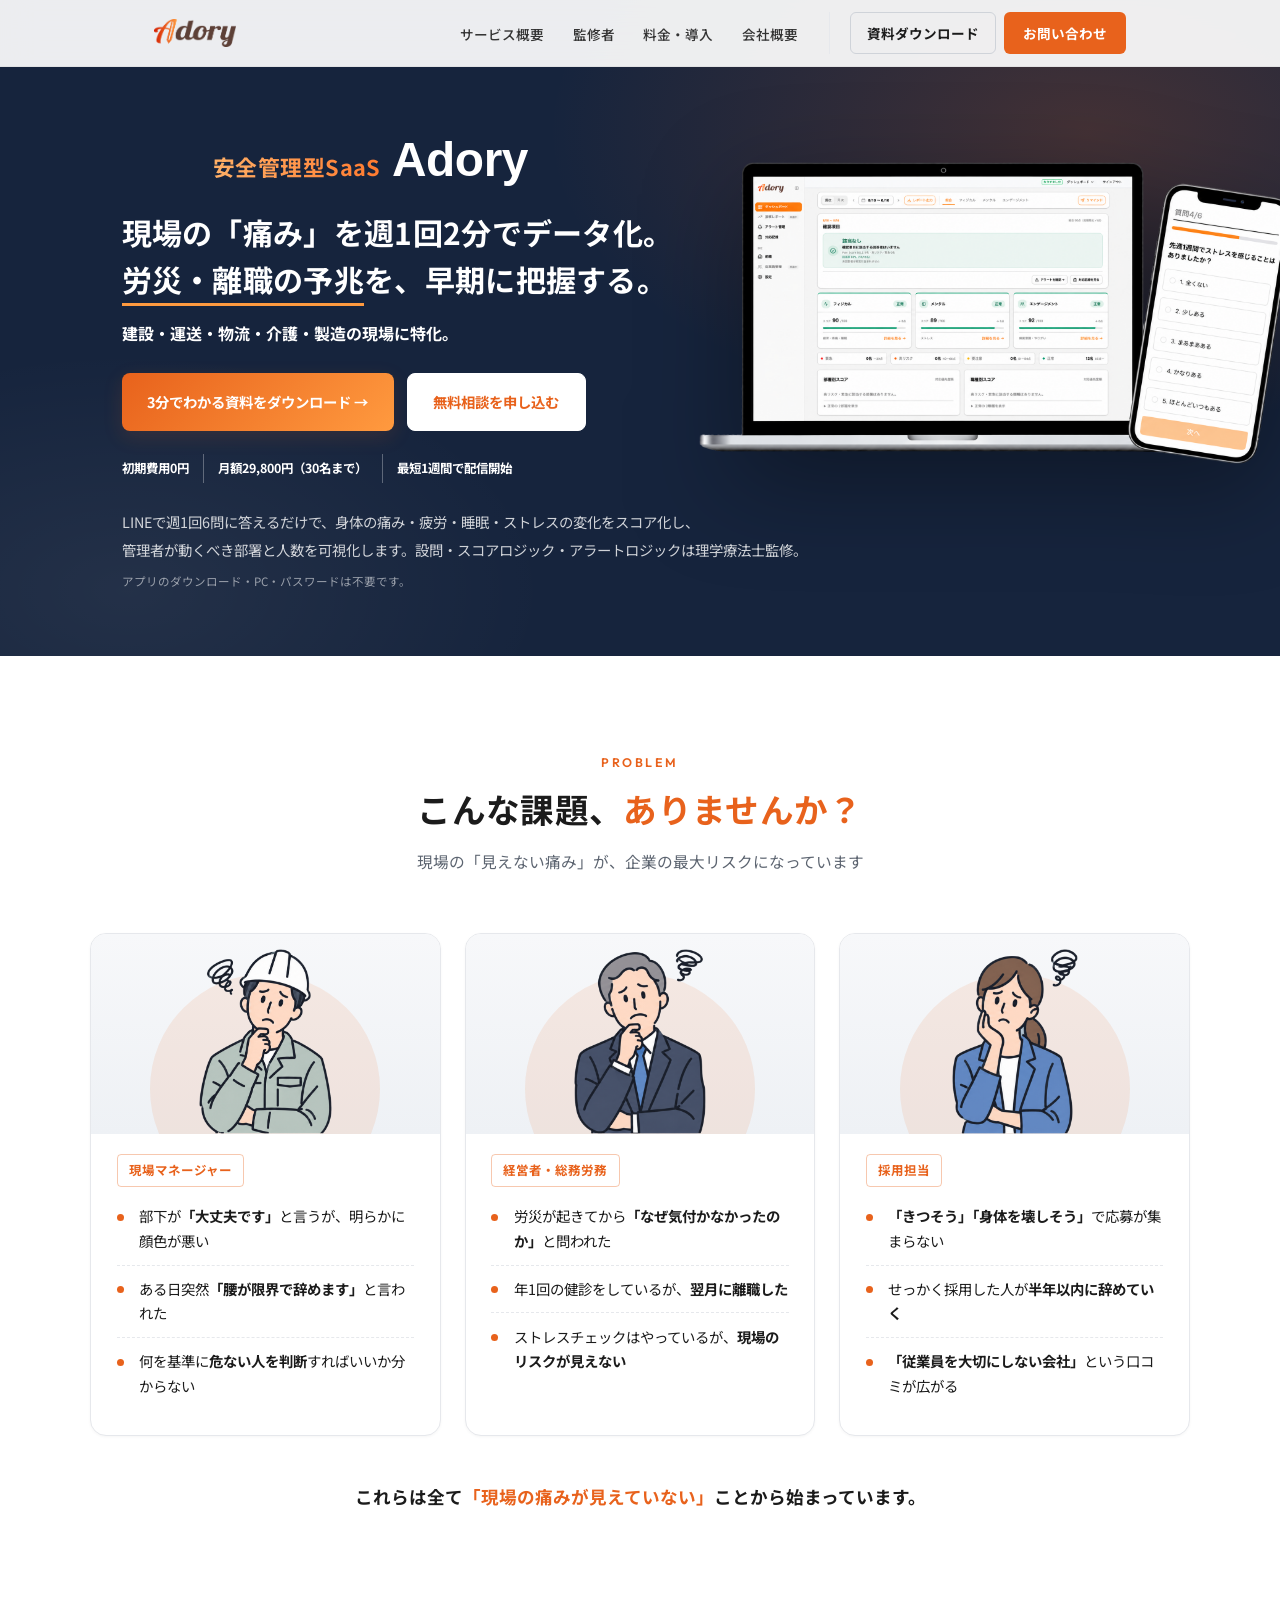
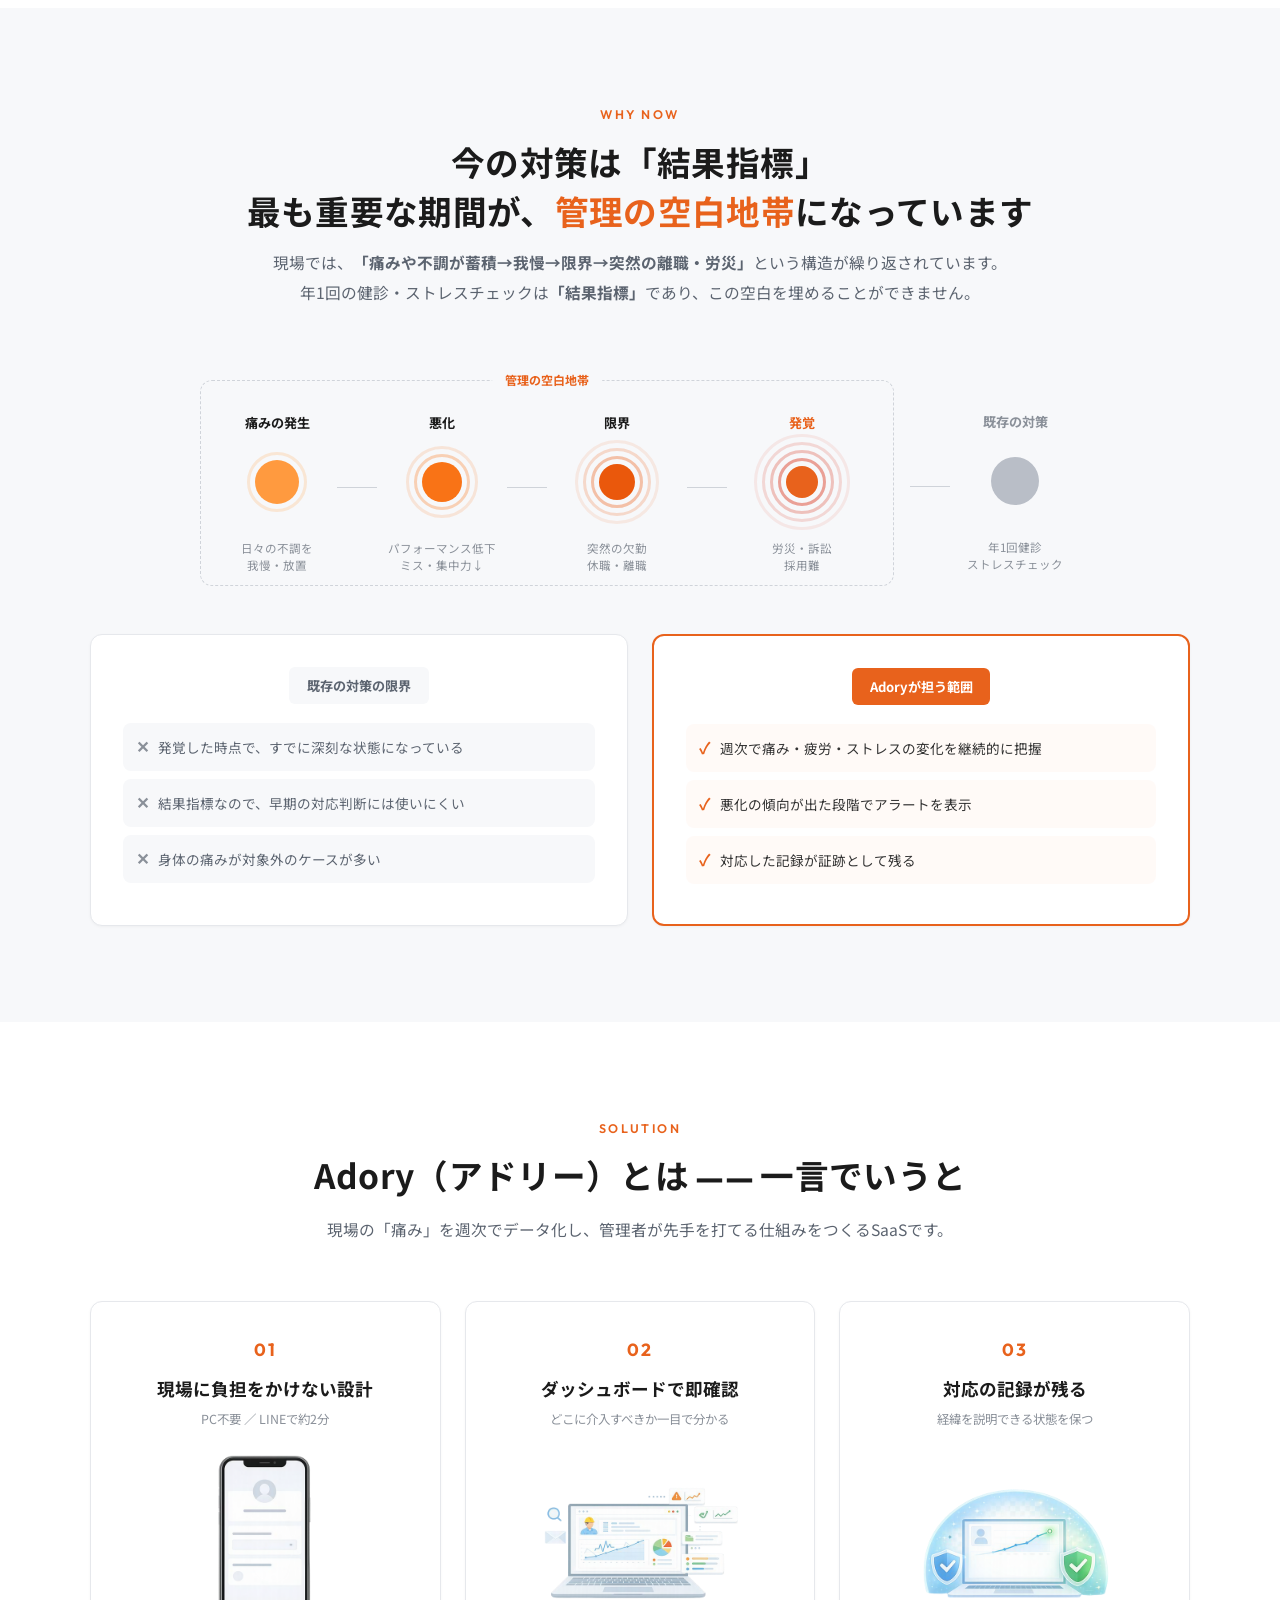
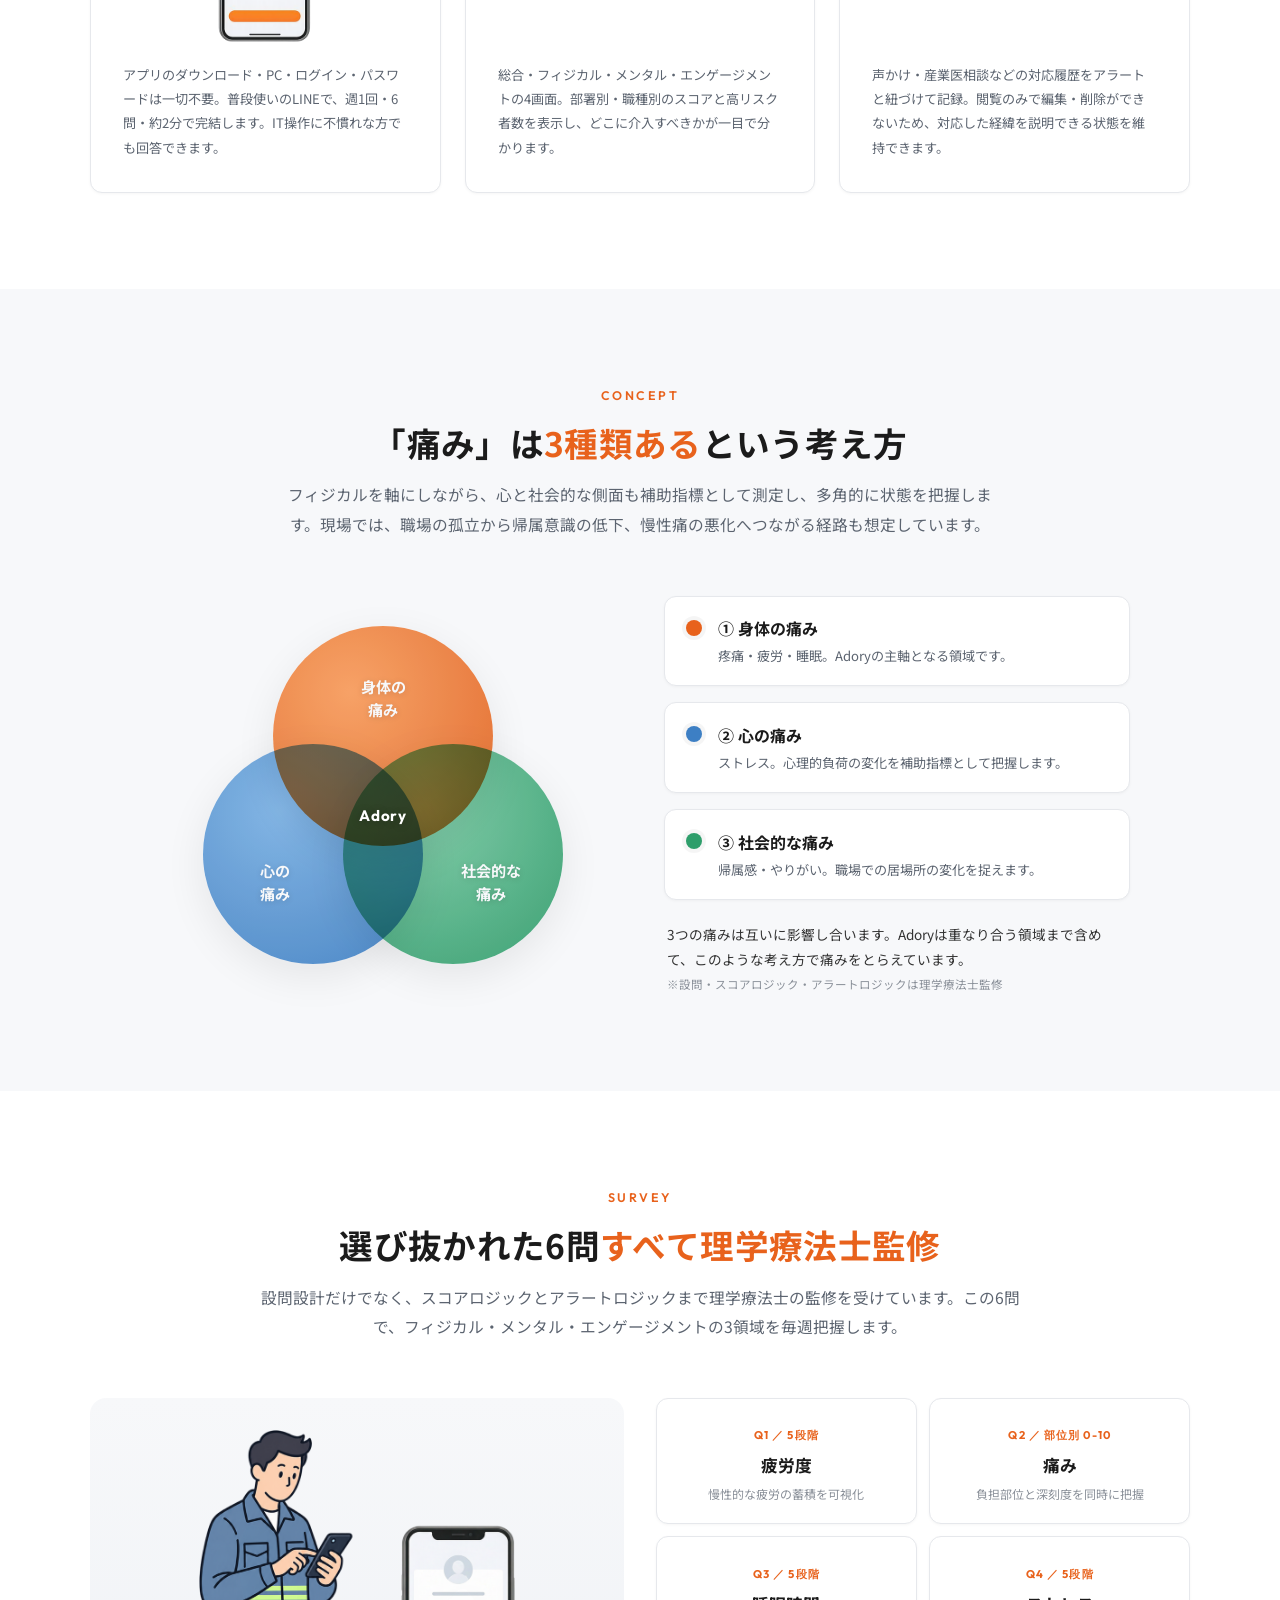
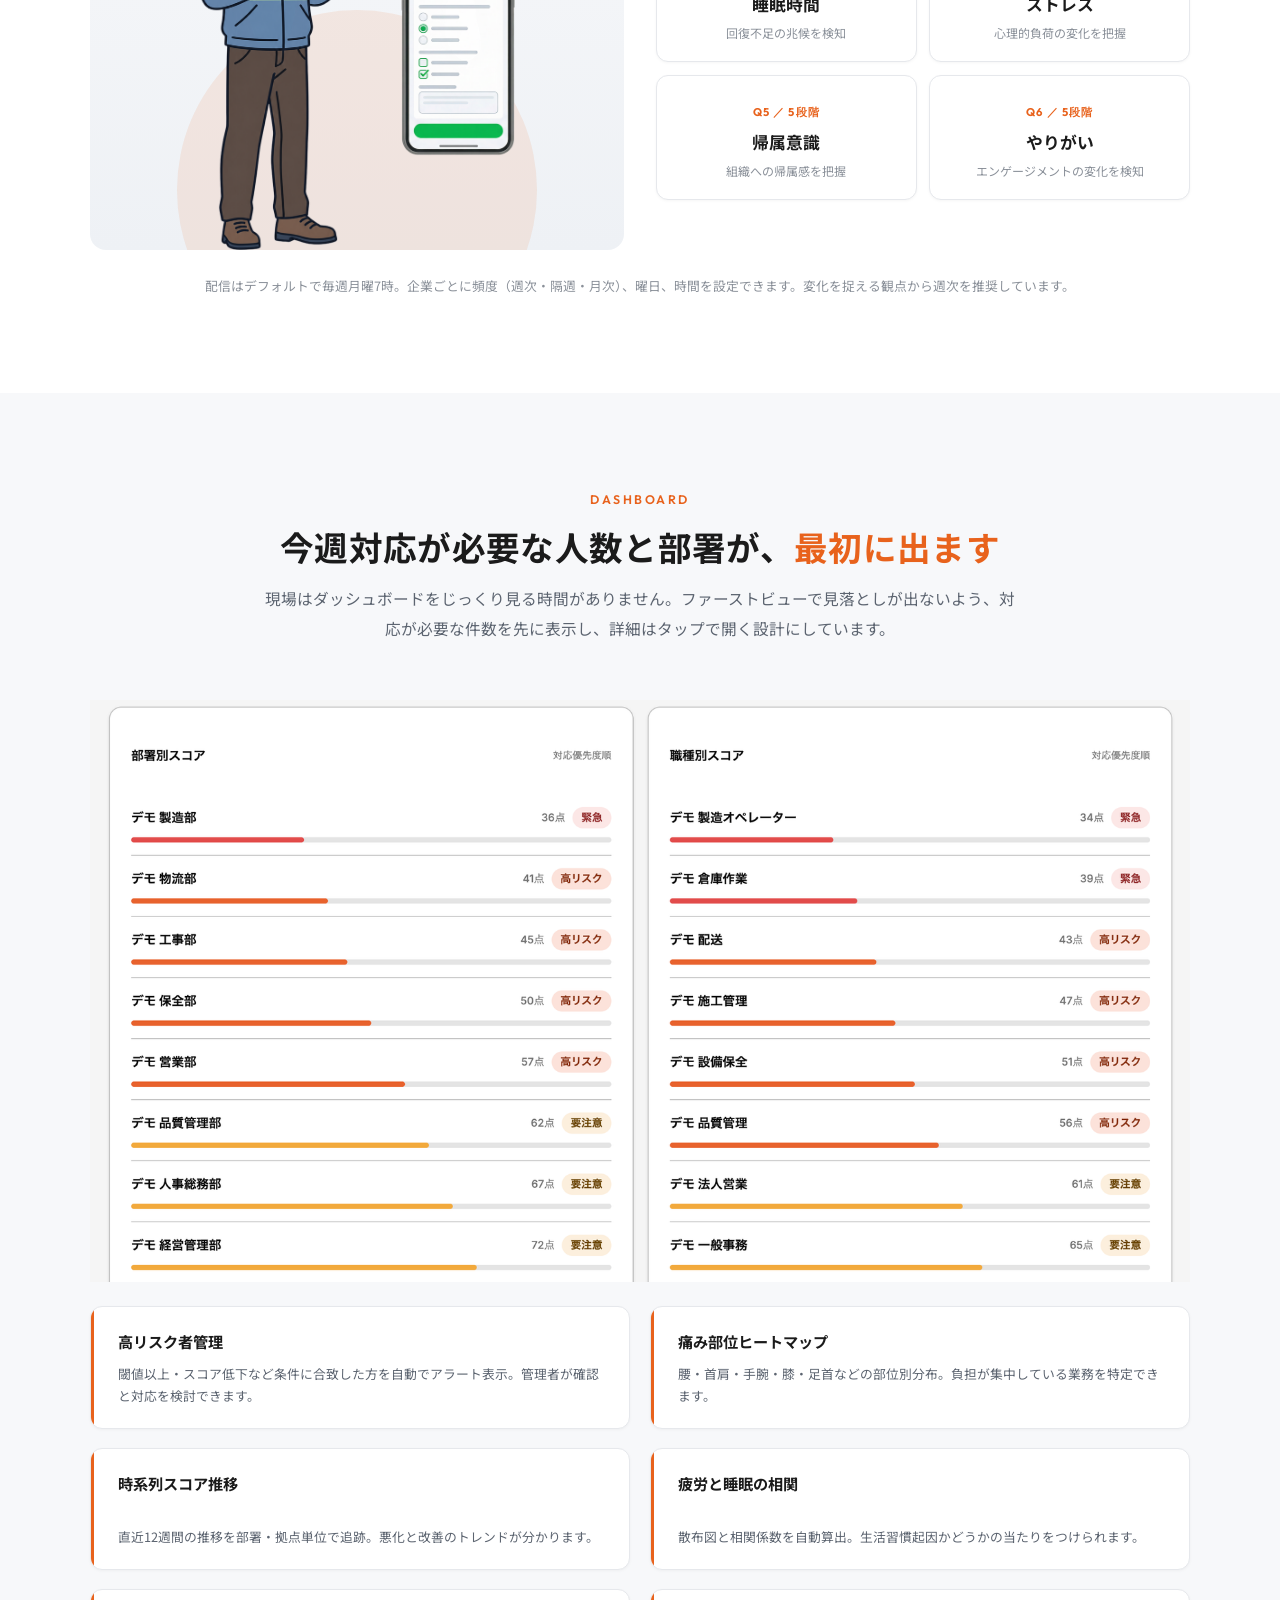
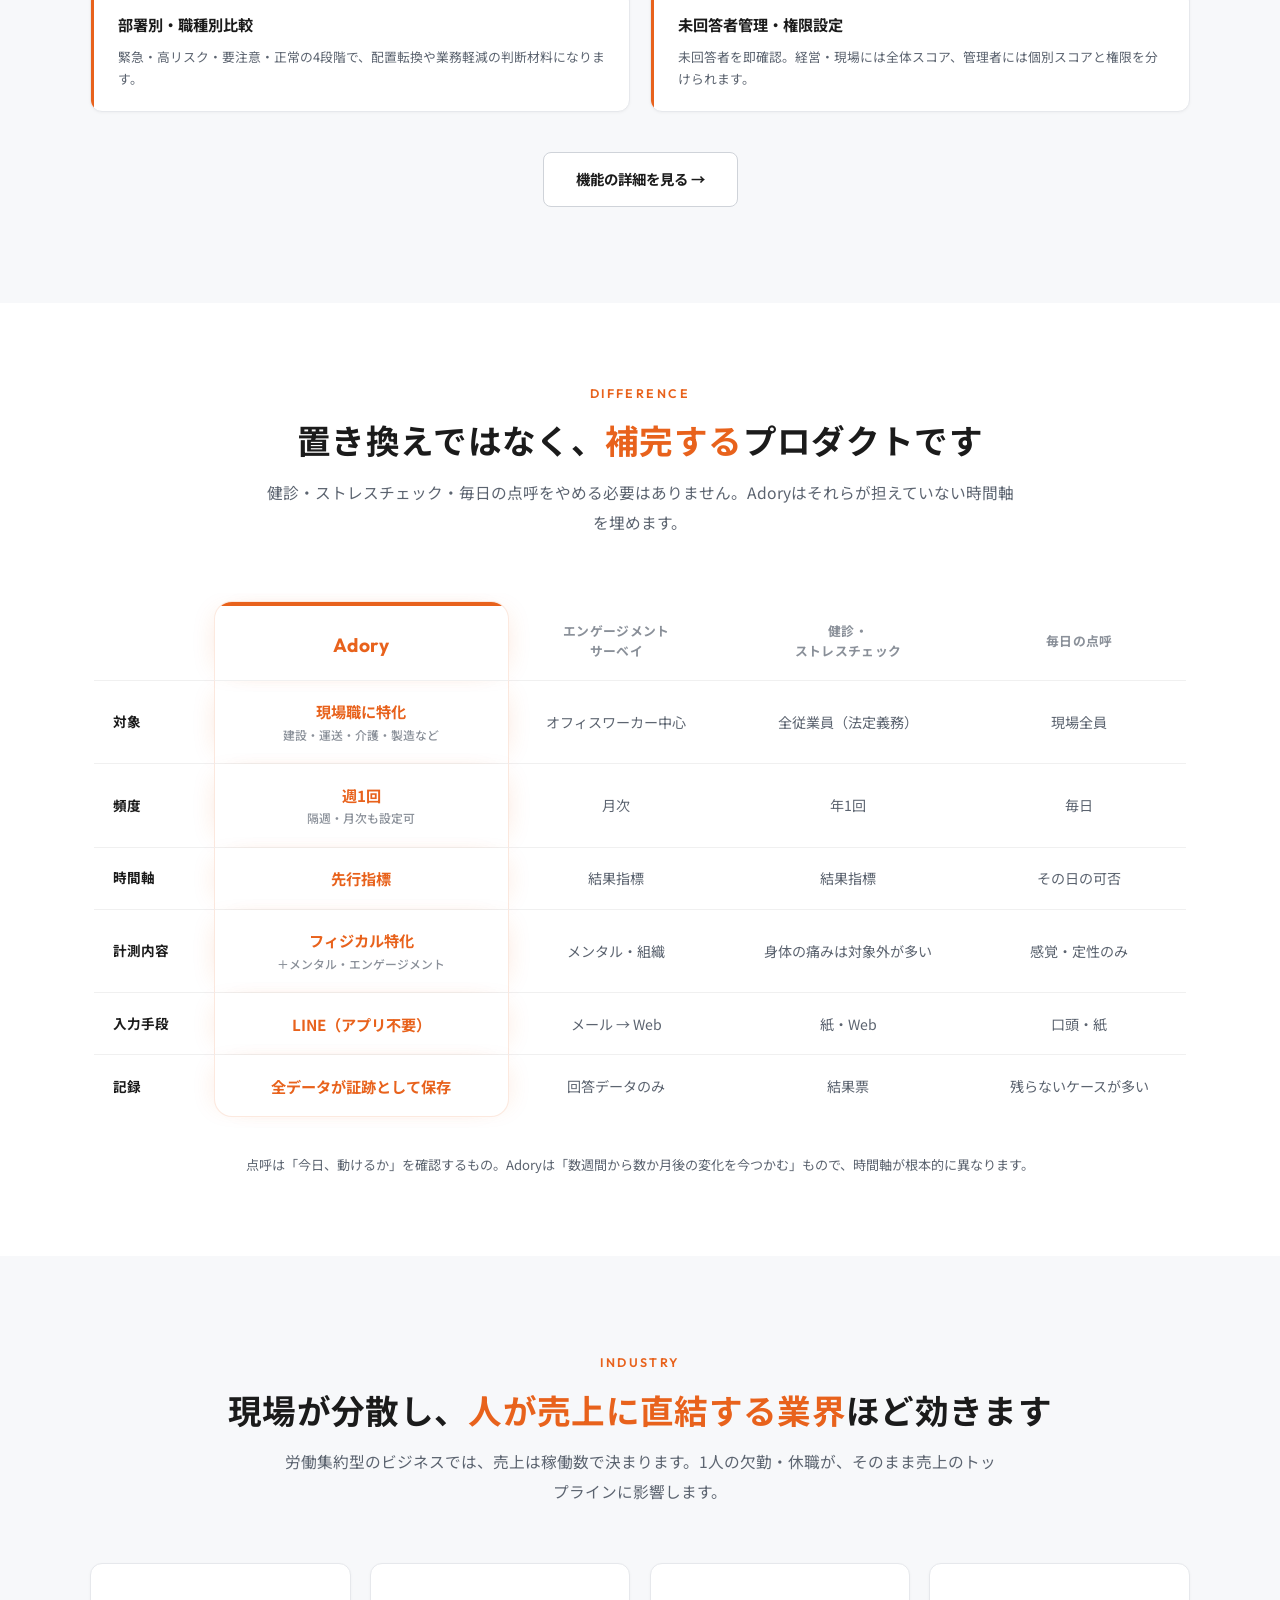
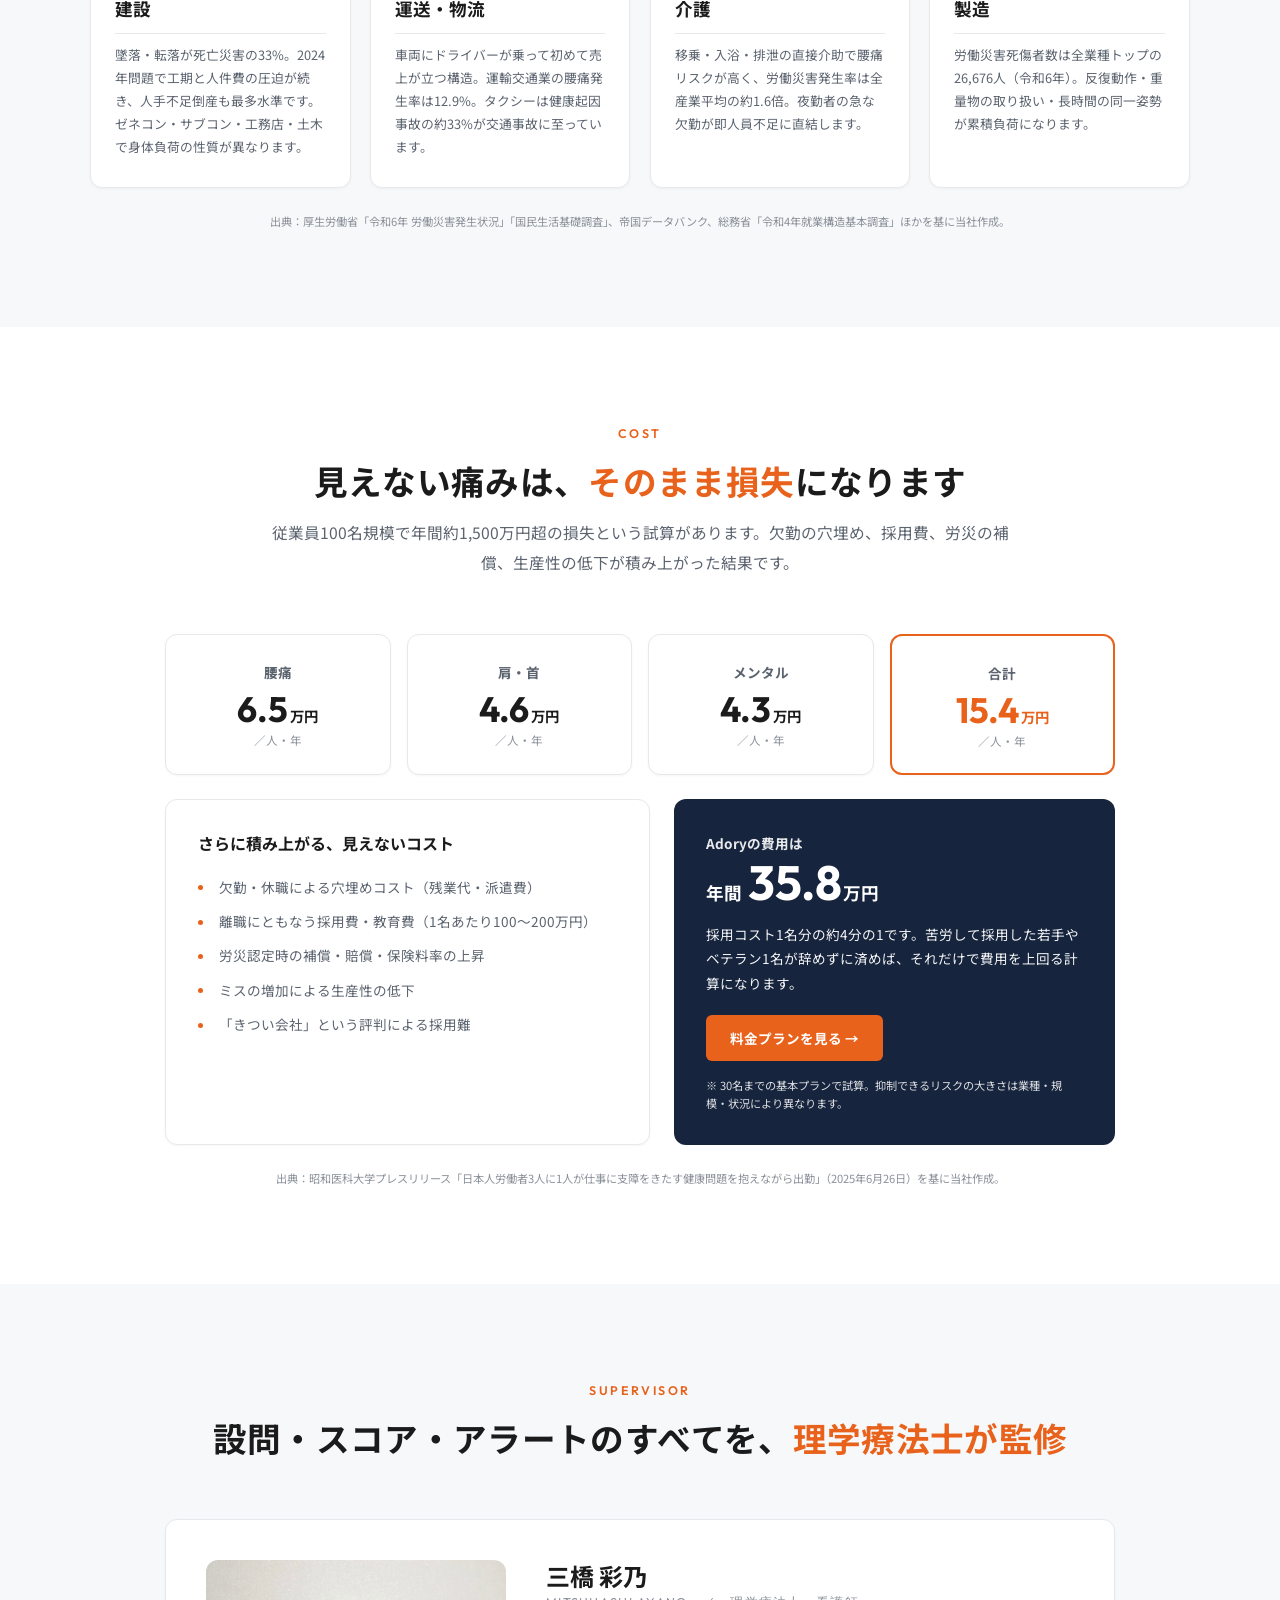
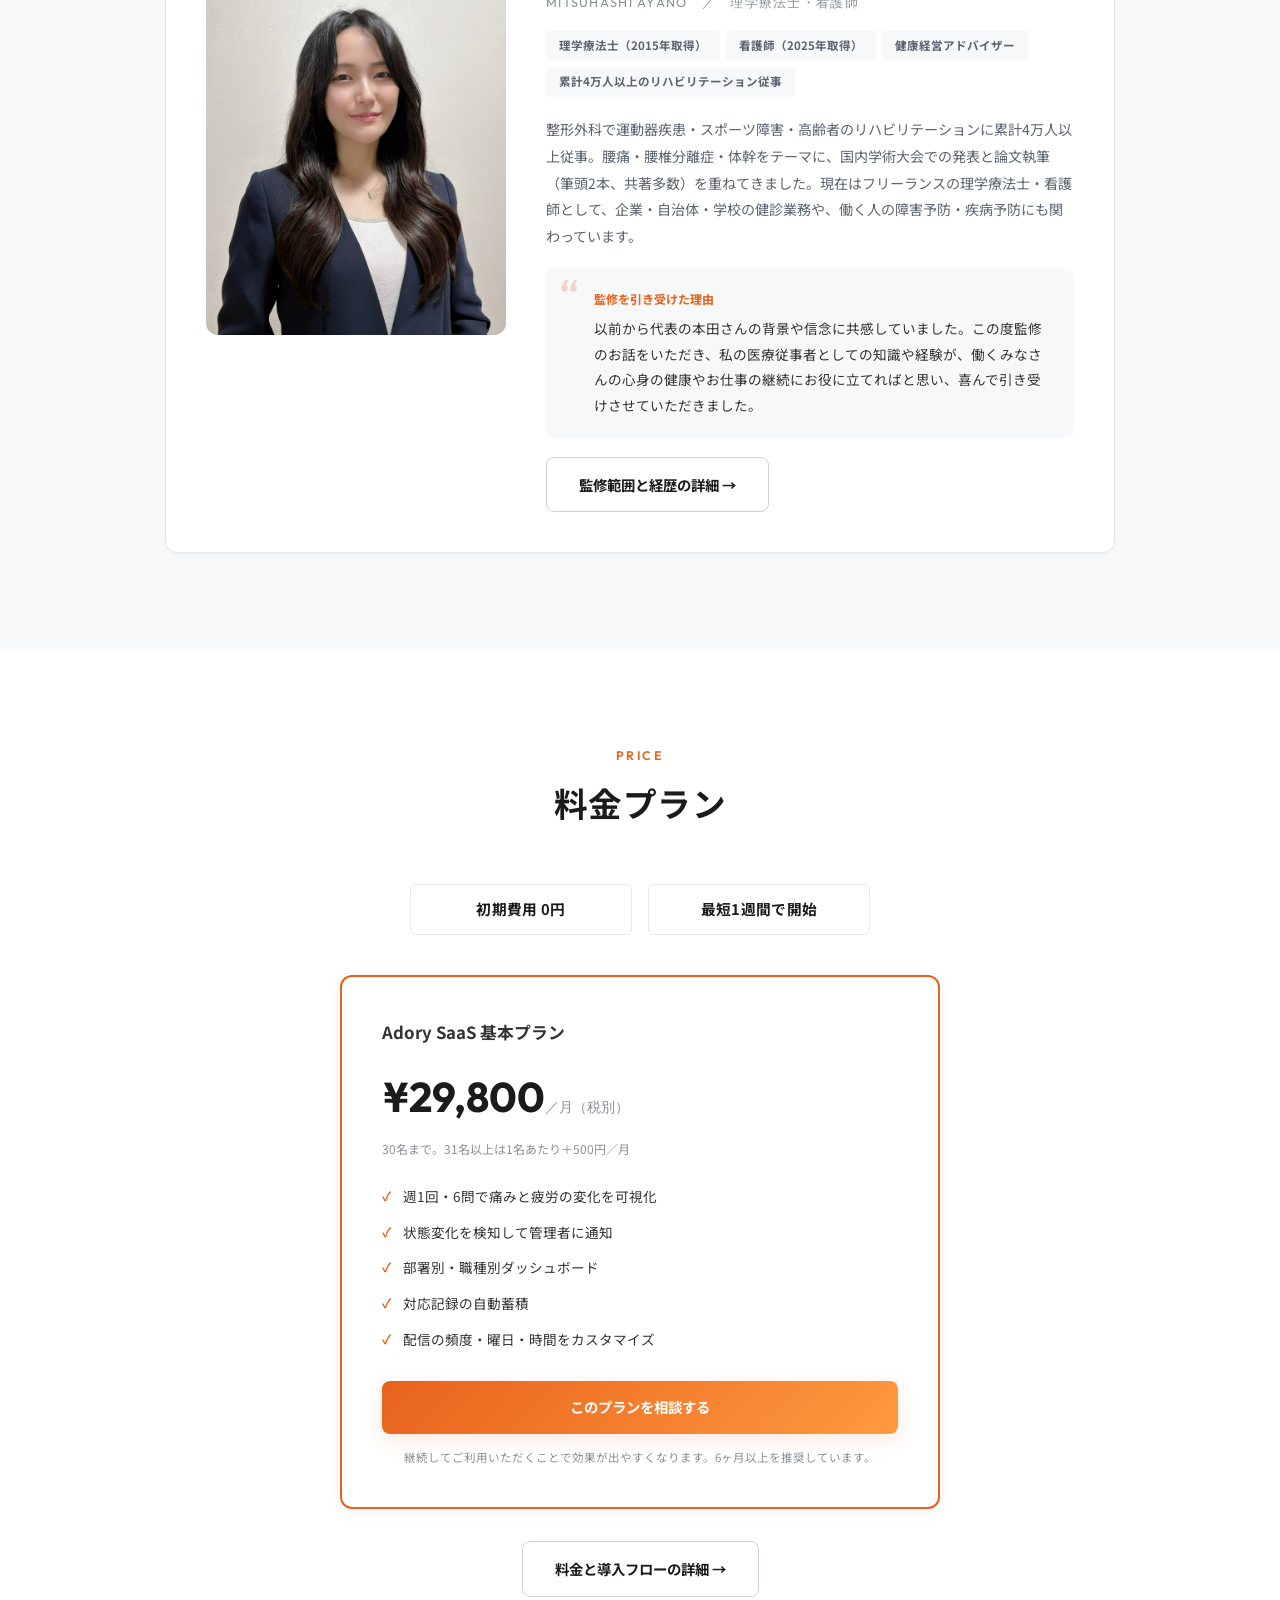
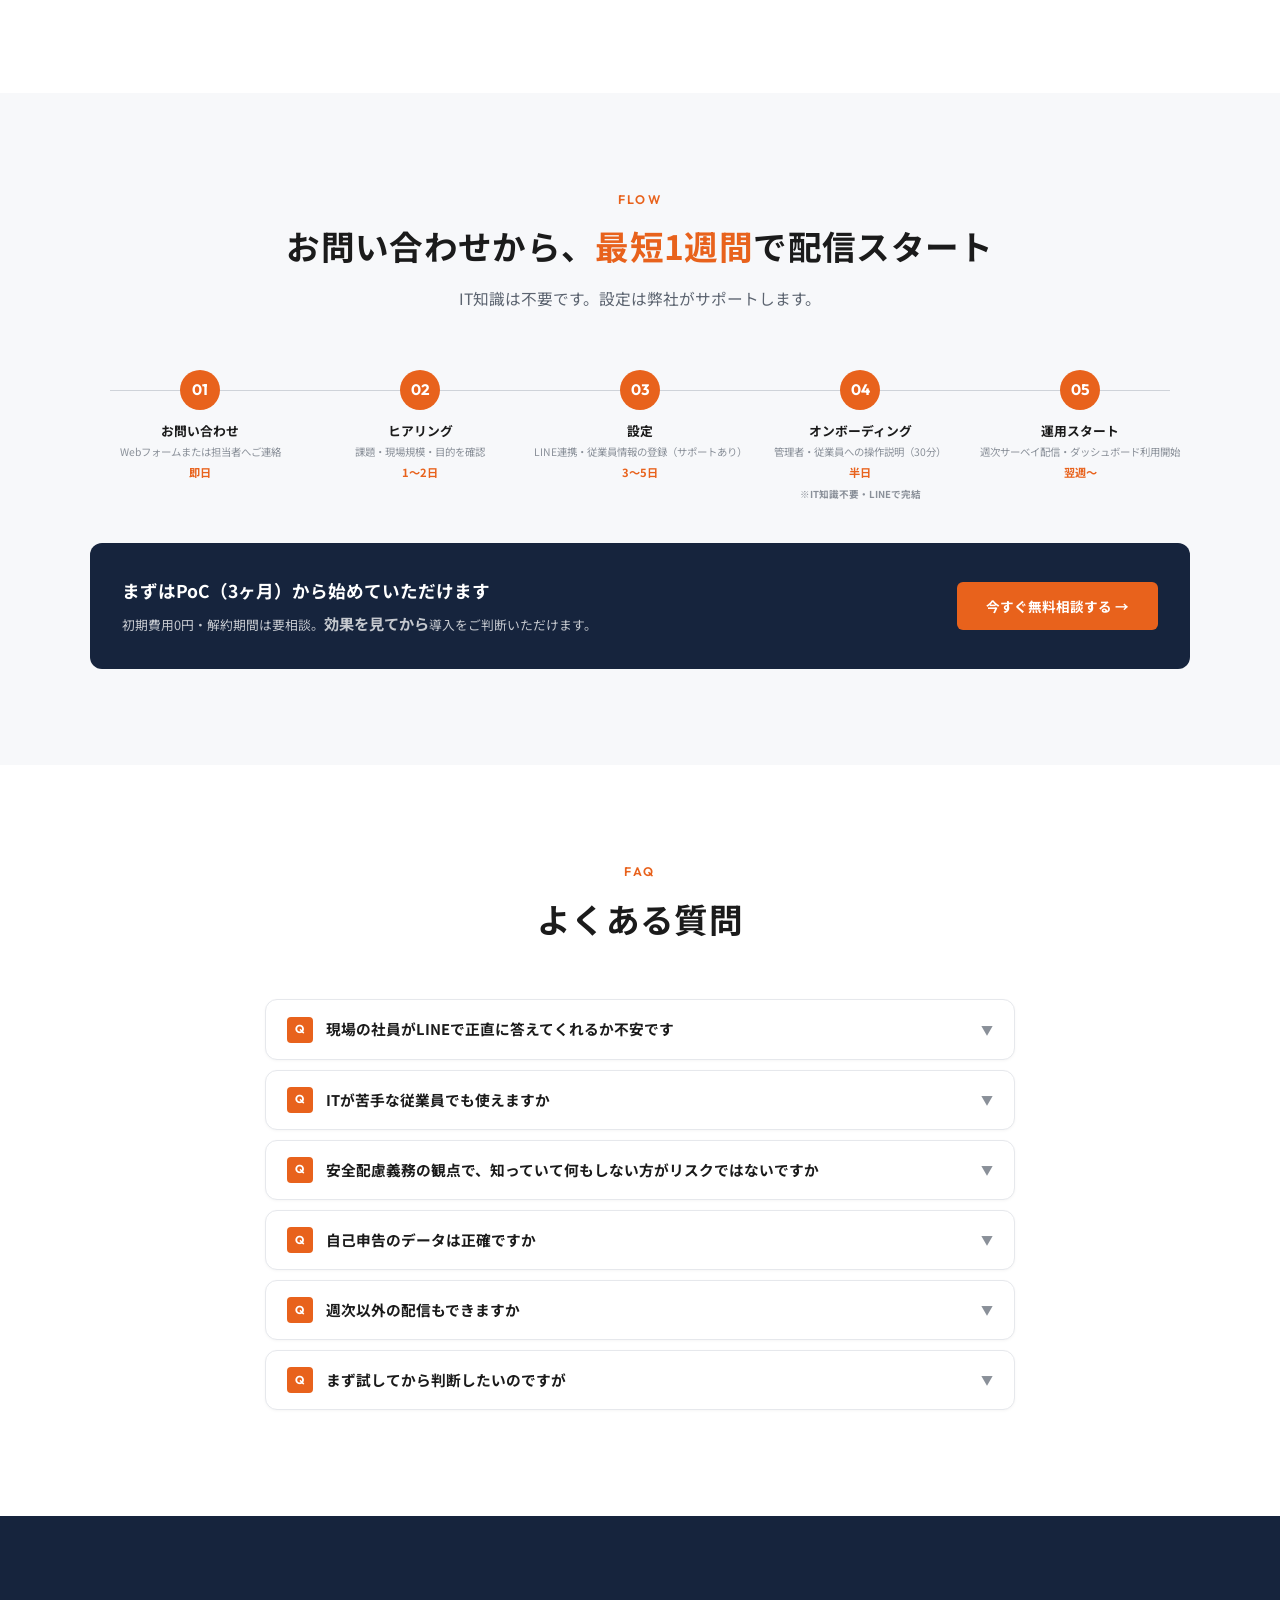
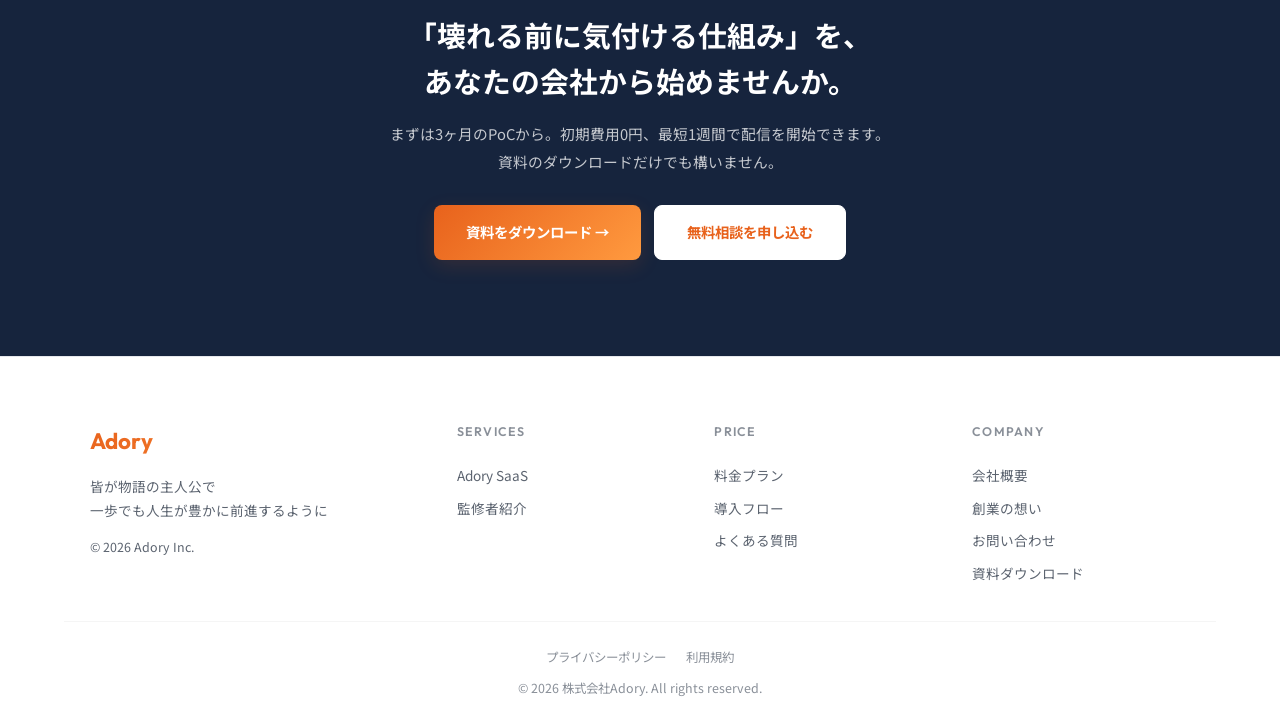
==== commit 5d50c0e3: "Add files via upload" ====
--- a/index.html
+++ b/index.html
@@ -3,328 +3,213 @@
 <head>
   <meta charset="UTF-8">
   <meta name="viewport" content="width=device-width, initial-scale=1.0">
-  <meta name="description" content="Adory - 皆が物語の主人公で、一歩でも人生が豊かに前進するように">
-  <title>Adory | 人の力でインフラを築く</title>
-  <link rel="preconnect" href="https://fonts.googleapis.com">
-  <link rel="preconnect" href="https://fonts.gstatic.com" crossorigin>
-  <link href="https://fonts.googleapis.com/css2?family=Noto+Sans+JP:wght@300;400;500;700;900&family=Outfit:wght@300;400;600;700;800&display=swap" rel="stylesheet">
-  <style>
-    :root{--red:#D41D00;--orange:#FF9A3F;--gradient:linear-gradient(135deg,#D41D00,#FF9A3F);--gradient-soft:linear-gradient(135deg,#fff5f0,#ffe8d6);--dark:#1a1a1a;--text:#333;--text-light:#666;--text-muted:#999;--bg:#fff;--bg-warm:#FFFAF7;--bg-section:#FBF8F6;--shadow-sm:0 2px 8px rgba(0,0,0,.06);--shadow-md:0 8px 30px rgba(0,0,0,.08);--shadow-lg:0 20px 60px rgba(0,0,0,.1);--shadow-glow:0 8px 40px rgba(212,29,0,.15);--radius:20px;--radius-sm:12px;--max-w:1200px;--font-jp:'Noto Sans JP',sans-serif;--font-en:'Outfit',sans-serif}
-    *,*::before,*::after{box-sizing:border-box;margin:0;padding:0}
-    html{scroll-behavior:smooth;scroll-padding-top:80px}
-    body{font-family:var(--font-jp);color:var(--text);line-height:1.8;background:var(--bg-section);overflow-x:hidden}
-    img{max-width:100%;display:block}a{text-decoration:none;color:inherit}ul{list-style:none}
-
-    .reveal{opacity:0;transform:translateY(40px);transition:opacity .8s cubic-bezier(.16,1,.3,1),transform .8s cubic-bezier(.16,1,.3,1)}
-    .reveal.visible{opacity:1;transform:translateY(0) scale(1) translateX(0)}
-    .reveal-delay-1{transition-delay:.12s}.reveal-delay-2{transition-delay:.24s}.reveal-delay-3{transition-delay:.36s}.reveal-delay-4{transition-delay:.48s}
-    .reveal-left{opacity:0;transform:translateX(-60px);transition:opacity .9s cubic-bezier(.16,1,.3,1),transform .9s cubic-bezier(.16,1,.3,1)}
-    .reveal-left.visible{opacity:1;transform:translateX(0)}
-    .reveal-right{opacity:0;transform:translateX(60px);transition:opacity .9s cubic-bezier(.16,1,.3,1),transform .9s cubic-bezier(.16,1,.3,1)}
-    .reveal-right.visible{opacity:1;transform:translateX(0)}
-    .reveal-scale{opacity:0;transform:scale(.9);transition:opacity .8s cubic-bezier(.16,1,.3,1),transform .8s cubic-bezier(.16,1,.3,1)}
-    .reveal-scale.visible{opacity:1;transform:scale(1)}
-
-    header{position:fixed;top:0;width:100%;z-index:1000;background:rgba(255,255,255,.85);backdrop-filter:blur(20px);-webkit-backdrop-filter:blur(20px);border-bottom:1px solid rgba(0,0,0,.06);transition:box-shadow .3s,background .3s}
-    header.scrolled{background:rgba(255,255,255,.95);box-shadow:0 4px 30px rgba(0,0,0,.08)}
-    nav{max-width:var(--max-w);margin:0 auto;padding:.9rem 5%;display:flex;align-items:center;justify-content:space-between}
-    .logo{font-family:var(--font-en);font-weight:800;font-size:1.6rem;background:var(--gradient);-webkit-background-clip:text;-webkit-text-fill-color:transparent;background-clip:text;cursor:pointer;transition:transform .3s}
-    .logo:hover{transform:scale(1.03)}
-    .nav-menu{display:flex;gap:.3rem;align-items:center}
-    .nav-menu a{font-size:.88rem;font-weight:500;color:var(--text);padding:.5rem .9rem;border-radius:999px;transition:background .3s,color .3s;white-space:nowrap}
-    .nav-menu a:hover{background:var(--gradient-soft);color:var(--red)}
-    .nav-cta{background:var(--gradient)!important;color:#fff!important;padding:.6rem 1.4rem!important;font-weight:700!important;box-shadow:var(--shadow-glow);position:relative;overflow:hidden}
-    .nav-cta::after{content:'';position:absolute;top:0;left:-100%;width:60%;height:100%;background:linear-gradient(90deg,transparent,rgba(255,255,255,.2),transparent);animation:navCtaShimmer 3s ease-in-out infinite}
-    @keyframes navCtaShimmer{0%,100%{left:-100%}50%{left:120%}}
-    .nav-cta:hover{transform:translateY(-2px)!important;box-shadow:0 12px 40px rgba(212,29,0,.25)!important}
-    .hamburger{display:none;flex-direction:column;gap:5px;cursor:pointer;padding:4px;z-index:1002}
-    .hamburger span{width:24px;height:2.5px;background:var(--dark);border-radius:2px;transition:transform .3s,opacity .3s}
-    .hamburger.open span:nth-child(1){transform:rotate(45deg) translate(5px,5px)}
-    .hamburger.open span:nth-child(2){opacity:0}
-    .hamburger.open span:nth-child(3){transform:rotate(-45deg) translate(5px,-5px)}
-
-    .section-label{font-family:var(--font-en);font-size:1.7rem;font-weight:600;letter-spacing:.15em;text-transform:uppercase;background:var(--gradient);-webkit-background-clip:text;-webkit-text-fill-color:transparent;background-clip:text;margin-bottom:.3rem}
-    .section-title{font-size:2rem;font-weight:900;line-height:1.4;color:var(--dark);margin-bottom:.6rem}
-    .section-sub{font-size:1rem;color:var(--text-light);max-width:640px}
-    .section-header{text-align:center;margin-bottom:3.5rem}
-    .section-header .section-sub{margin:0 auto}
-
-    .btn-primary{display:inline-flex;align-items:center;gap:.5rem;background:var(--gradient);color:#fff;padding:.9rem 2rem;border-radius:999px;font-weight:700;font-size:.95rem;box-shadow:var(--shadow-glow);transition:transform .35s cubic-bezier(.16,1,.3,1),box-shadow .35s;position:relative;overflow:hidden}
-    .btn-primary::after{content:'';position:absolute;top:0;left:-100%;width:60%;height:100%;background:linear-gradient(90deg,transparent,rgba(255,255,255,.25),transparent);transition:left .6s ease}
-    .btn-primary:hover::after{left:120%}
-    .btn-primary:hover{transform:translateY(-3px);box-shadow:0 12px 40px rgba(212,29,0,.3)}
-
-    /* ===== HERO ===== */
-    .hero{min-height:100vh;display:flex;align-items:center;position:relative;overflow:hidden;background:var(--bg-section);padding-top:70px}
-    @keyframes blobFloat{0%,100%{transform:translate(0,0) scale(1)}33%{transform:translate(30px,-30px) scale(1.05)}66%{transform:translate(-20px,20px) scale(.95)}}
-    .hero-inner{position:relative;z-index:1;max-width:var(--max-w);width:100%;margin:0 auto;padding:1.5rem 5%;text-align:center}
-    @keyframes fadeSlideIn{from{opacity:0;transform:translateY(25px)}to{opacity:1;transform:translateY(0)}}
-    .hero-label{font-family:var(--font-en);font-size:1.7rem;font-weight:600;letter-spacing:.15em;text-transform:uppercase;background:var(--gradient);-webkit-background-clip:text;-webkit-text-fill-color:transparent;background-clip:text;margin-bottom:.5rem;animation:fadeSlideIn .8s .2s both}
-    .hero-title{font-size:2.4rem;font-weight:900;line-height:1.4;color:var(--dark);margin-bottom:1rem;animation:fadeSlideIn .8s .4s both}
-    .hero-title .accent{background:var(--gradient);-webkit-background-clip:text;-webkit-text-fill-color:transparent;background-clip:text}
-    .hero-desc{font-size:1rem;color:var(--text-light);line-height:1.9;max-width:700px;margin:0 auto 1.5rem;animation:fadeSlideIn .8s .6s both}
-    .hero-img-area{max-width:370px;margin:0 auto;animation:fadeSlideIn .8s .8s both}
-    .hero-img-area img{width:100%;border-radius:var(--radius-sm)}
-
-    /* ===== MESSAGE ===== */
-    .message-section{padding:3rem 5%;background:var(--bg-section);position:relative}
-    .message-section::before{content:'';position:absolute;top:-80px;left:0;right:0;height:160px;background:linear-gradient(to bottom,transparent,var(--bg-section));pointer-events:none}
-    .message-wrap{max-width:var(--max-w);margin:0 auto}
-    .message-quote{text-align:center;font-size:1.2rem;font-weight:700;color:var(--red);margin-bottom:3rem;position:relative;padding:2rem;background:#fff;border-radius:var(--radius);box-shadow:var(--shadow-sm)}
-    .message-quote::before{content:'\201C';font-family:var(--font-en);font-size:4rem;color:var(--orange);opacity:.2;position:absolute;top:.3rem;left:1.5rem;line-height:1}
-    .message-body{font-size:.95rem;color:var(--text);line-height:2;max-width:800px;margin:0 auto 3rem;text-align:left}
-    .message-body p{margin-bottom:.8rem}
-    .message-bottom{display:grid;grid-template-columns:280px 1fr;gap:3rem;align-items:start;max-width:800px;margin:0 auto}
-    .message-photo{width:100%;height:320px;border-radius:var(--radius);background:var(--bg-section);border:1px solid #eee;background-image:url('./ceo-profile.jpg');background-size:cover;background-position:center}
-    .message-profile h4{font-size:1.05rem;font-weight:800;color:var(--orange);margin-bottom:.8rem}
-    .message-profile p{font-size:.85rem;color:var(--text-light);line-height:1.7;margin-bottom:.5rem}
-    .social-links{display:flex;gap:.6rem;margin-top:1.5rem}
-    .social-link{display:inline-flex;align-items:center;gap:.4rem;font-size:.78rem;font-weight:600;color:var(--text-muted);padding:.4rem .9rem;border-radius:999px;border:1px solid rgba(0,0,0,.08);transition:all .3s;background:transparent;letter-spacing:.02em}
-    .social-link:hover{color:#fff;border-color:var(--red);background:var(--gradient);transform:translateY(-2px);box-shadow:var(--shadow-glow)}
-    .social-link-icon{font-family:var(--font-en);font-weight:800;font-size:.85rem}
-
-    /* ===== COMPANY ===== */
-    .company-section{padding:6rem 5%;background:var(--bg-section);position:relative}
-    .company-section::before{content:'';position:absolute;top:-80px;left:0;right:0;height:160px;background:linear-gradient(to bottom,transparent,var(--bg-section));pointer-events:none}
-    .company-wrap{max-width:var(--max-w);margin:0 auto}
-    .company-table{max-width:800px;margin:0 auto;border-radius:var(--radius);overflow:hidden;background:#fff;box-shadow:var(--shadow-md)}
-    .company-row{display:grid;grid-template-columns:140px 1fr;align-items:center}
-    .company-row:not(:last-child){border-bottom:1px solid rgba(0,0,0,.04)}
-    .company-label{font-size:.82rem;font-weight:700;letter-spacing:.05em;color:var(--red);padding:1.2rem 1.5rem;background:rgba(212,29,0,.02)}
-    .company-value{font-size:.88rem;color:var(--text);padding:1.2rem 1.5rem;line-height:1.7}
-
-    /* ===== CONTACT ===== */
-    .contact-section{padding:6rem 5%;background:var(--bg-section);position:relative}
-    .contact-section::before{content:'';position:absolute;top:-80px;left:0;right:0;height:160px;background:linear-gradient(to bottom,transparent,var(--bg-section));pointer-events:none}
-    .contact-wrap{max-width:var(--max-w);margin:0 auto}
-    .contact-grid{display:grid;grid-template-columns:1fr 1fr;gap:3rem;max-width:1000px;margin:0 auto}
-    .contact-form-card{background:#fff;border-radius:var(--radius);padding:2.5rem;box-shadow:var(--shadow-md)}
-    .contact-form{display:flex;flex-direction:column;gap:1.2rem}
-    .form-group{display:flex;flex-direction:column}
-    .form-group label{font-size:.85rem;font-weight:600;color:var(--dark);margin-bottom:.4rem}
-    .required{color:var(--red)}
-    .form-group input,.form-group select,.form-group textarea{padding:.8rem 1rem;border:2px solid #eee;border-radius:var(--radius-sm);font-size:.9rem;font-family:var(--font-jp);transition:border-color .3s,box-shadow .3s;background:#fafafa}
-    .form-group input:focus,.form-group select:focus,.form-group textarea:focus{outline:none;border-color:var(--orange);background:#fff;box-shadow:0 0 0 3px rgba(255,154,63,.1)}
-    .form-group textarea{resize:vertical;min-height:120px}
-    .checkbox-label{display:flex;align-items:center;gap:.5rem;font-size:.85rem;cursor:pointer}
-    .checkbox-label input[type="checkbox"]{width:18px;height:18px;accent-color:var(--orange)}
-    .submit-btn{background:var(--gradient);color:#fff;padding:1rem 2rem;border:none;border-radius:999px;font-size:1rem;font-weight:700;cursor:pointer;transition:transform .3s,box-shadow .3s;align-self:center;min-width:200px;font-family:var(--font-jp)}
-    .submit-btn:hover{transform:translateY(-2px);box-shadow:var(--shadow-glow)}
-    .contact-info-col{display:flex;flex-direction:column;gap:1.5rem}
-    .contact-info-card{background:#fff;border-radius:var(--radius);padding:1.8rem;box-shadow:var(--shadow-md)}
-    .contact-info-card h3{font-size:1rem;font-weight:800;color:var(--red);margin-bottom:.8rem}
-    .contact-info-card p{font-size:.88rem;color:var(--text-light);line-height:1.8}
-    .contact-map{border-radius:var(--radius);overflow:hidden;box-shadow:var(--shadow-md)}
-    .contact-map iframe{display:block;width:100%;height:280px;border:none}
-
-    /* ===== FOOTER ===== */
-    footer{background:var(--bg-section);color:var(--text);padding:4rem 5% 2rem;position:relative;overflow:hidden;border-top:1px solid rgba(0,0,0,.06)}
-    footer::before{content:'';position:absolute;top:0;left:0;right:0;height:3px;background:var(--gradient)}
-    .footer-inner{max-width:var(--max-w);margin:0 auto;display:grid;grid-template-columns:1.5fr 1fr 1fr;gap:3rem;margin-bottom:3rem}
-    .footer-brand .footer-logo{font-family:var(--font-en);font-size:1.5rem;font-weight:800;margin-bottom:1rem;background:var(--gradient);-webkit-background-clip:text;-webkit-text-fill-color:transparent;background-clip:text}
-    .footer-brand p{font-size:.9rem;color:var(--text-light);line-height:1.8}
-    .footer-col h4{font-size:.82rem;font-family:var(--font-en);font-weight:600;letter-spacing:.1em;text-transform:uppercase;color:var(--text-muted);margin-bottom:1.2rem}
-    .footer-col a{display:block;font-size:.9rem;color:var(--text-light);padding:.3rem 0;transition:color .3s,padding-left .3s}
-    .footer-col a:hover{color:var(--red);padding-left:.3rem}
-    .footer-bottom{text-align:center;padding-top:2rem;border-top:1px solid rgba(0,0,0,.06);font-size:.82rem;color:var(--text-muted)}
-    .footer-bottom-links{margin-bottom:.8rem}
-    .footer-bottom-links a{color:var(--text-muted);margin:0 .8rem;transition:color .3s}
-    .footer-bottom-links a:hover{color:var(--red)}
-
-    .scroll-top{position:fixed;bottom:2rem;right:2rem;width:48px;height:48px;border-radius:50%;background:var(--gradient);color:#fff;border:none;cursor:pointer;font-size:1.2rem;display:flex;align-items:center;justify-content:center;box-shadow:var(--shadow-glow);opacity:0;transform:translateY(20px);transition:opacity .4s,transform .4s cubic-bezier(.16,1,.3,1);z-index:999}
-    .scroll-top.show{opacity:1;transform:translateY(0)}.scroll-top:hover{transform:translateY(-4px) scale(1.1);box-shadow:0 12px 40px rgba(212,29,0,.3)}
-
-    @media(max-width:1024px){
-      .hero-title{font-size:1.9rem}
-      .message-bottom{grid-template-columns:1fr;text-align:center}
-      .message-photo{max-width:280px;height:280px;margin:0 auto}
-    }
-    @media(max-width:768px){
-      .nav-menu{display:none;position:absolute;top:100%;left:0;right:0;background:rgba(255,255,255,.98);backdrop-filter:blur(20px);flex-direction:column;align-items:center;gap:.3rem;z-index:999;padding:1.5rem 1rem;box-shadow:0 8px 30px rgba(0,0,0,.1);border-bottom:1px solid rgba(0,0,0,.06)}
-      .nav-menu.active{display:flex}.nav-menu a{font-size:1.1rem;padding:.8rem 1.5rem}
-      .hamburger{display:flex;z-index:1002}
-      .hero{min-height:auto;padding:7rem 5% 4rem}.hero-title{font-size:1.6rem}.section-title{font-size:1.5rem}
-      .contact-grid{grid-template-columns:1fr}
-      .company-row{grid-template-columns:1fr}.company-label{border-bottom:none}
-      .footer-inner{grid-template-columns:1fr;gap:2rem;text-align:center}
-      .social-links{justify-content:center}
-    }
-    @media(max-width:480px){
-      .hero-title{font-size:1.3rem}
-    }
-
-    .page-loader{position:fixed;top:0;left:0;right:0;bottom:0;background:#fff;z-index:9999;display:flex;align-items:center;justify-content:center;transition:opacity .5s,visibility .5s}
-    .page-loader.hidden{opacity:0;visibility:hidden}
-    .loader-dot{width:12px;height:12px;border-radius:50%;background:var(--gradient);margin:0 4px;animation:loaderBounce .6s ease-in-out infinite alternate}
-    .loader-dot:nth-child(2){animation-delay:.15s}.loader-dot:nth-child(3){animation-delay:.3s}
-    @keyframes loaderBounce{to{transform:translateY(-12px);opacity:.4}}
-    body::after{content:'';position:fixed;top:0;left:0;right:0;bottom:0;pointer-events:none;z-index:9998;opacity:.02;background-image:url("data:image/svg+xml,%3Csvg viewBox='0 0 256 256' xmlns='http://www.w3.org/2000/svg'%3E%3Cfilter id='n'%3E%3CfeTurbulence type='fractalNoise' baseFrequency='0.9' numOctaves='4' stitchTiles='stitch'/%3E%3C/filter%3E%3Crect width='100%25' height='100%25' filter='url(%23n)'/%3E%3C/svg%3E")}
-  </style>
+  <title>Adory | 安全管理型SaaS</title>
+  <meta name="description" content="現場の「痛み」を週1回2分でデータ化。労災・離職の予兆を、早期に把握する安全管理型SaaS「Adory（アドリー）」。建設・運送・物流・介護・製造の現場に特化。">
+  <link rel="icon" href="favicon.ico">
+  <link rel="preconnect" href="https://fonts.googleapis.com"><link rel="preconnect" href="https://fonts.gstatic.com" crossorigin><link href="https://fonts.googleapis.com/css2?family=Noto+Sans+JP:wght@300;400;500;700;900&family=Outfit:wght@300;400;600;700;800&display=swap" rel="stylesheet">
+  <link rel="stylesheet" href="assets/style.css?v=1789131641">
 </head>
-<body>
-  <div class="page-loader" id="pageLoader"><div class="loader-dot"></div><div class="loader-dot"></div><div class="loader-dot"></div></div>
-  <button class="scroll-top" id="scrollTop" aria-label="Top">&#8593;</button>
-
-  <header id="header">
-    <nav>
-      <a href="index.html" class="logo">Adory</a>
-      <ul class="nav-menu" id="navMenu">
-        <li><a href="index.html" style="color:var(--red)">会社概要</a></li>
-        <li><a href="service.html">サービス概要</a></li>
-        <li><a href="https://adory-media.studio.site" target="_blank" rel="noopener noreferrer">お役立ち情報</a></li>
-        <li><a href="event-report.html">イベント実施レポート</a></li>
-        <li><a href="#contact" class="nav-cta">お問い合わせ</a></li>
-      </ul>
-      <div class="hamburger" id="hamburger"><span></span><span></span><span></span></div>
-    </nav>
-  </header>
-
-  <main>
-    <!-- ヒーロー：Vision -->
-    <section class="hero" id="home">
-      <div class="hero-inner">
-        <div class="hero-label">Vision</div>
-        <h1 class="hero-title">皆が物語の主人公で<br>一歩でも人生が<span class="accent">豊かに前進</span>するように</h1>
-        <p class="hero-desc">「Adory」という社名は Advance（前進）× Story（物語）の造語。<br>「皆が物語の主人公で、一歩でも人生が豊かに前進するように」という想いを込めています。</p>
-        <div class="hero-img-area">
-          <img src="hero-vision.png" alt="Adory ビジョンイメージ">
-        </div>
-      </div>
-    </section>
-
-    <!-- Mission -->
-    <section class="hero" style="min-height:auto;padding:2rem 5%">
-      <div class="hero-inner" style="text-align:center">
-        <div class="hero-label" style="animation:none">Mission</div>
-        <h1 class="hero-title" style="animation:none">痛みを抱えても、<span class="accent">前進できる社会</span>へ</h1>
-        <p class="hero-desc" style="animation:none">私たちは身体・心・社会に存在するあらゆる痛みをデータ化し、<br>ケアや支援につなげる仕組みを構築します。<br>働く人と組織の持続可能性を高め、安心して働き続けられる社会を実現します。</p>
-      </div>
-    </section>
-
-    <!-- 創業の想い -->
-    <section class="message-section" id="message">
-      <div class="message-wrap">
-        <div class="section-header reveal">
-          <div class="section-label">Founder's Story</div>
-          <h2 class="section-title">創業の想い</h2>
-        </div>
-
-        <div class="reveal" style="text-align:center;margin-bottom:3rem;max-width:800px;margin-left:auto;margin-right:auto">
-          <p style="font-size:clamp(1.05rem,2.2vw,1.3rem);font-weight:700;line-height:2.2;color:var(--dark)">私の父も、現場仕事で働いていました。</p>
-          <p style="font-size:clamp(1.05rem,2.2vw,1.3rem);font-weight:700;line-height:2.2;color:var(--dark)">ブルーワーカーの人にとって、<span style="color:var(--orange)">身体が資本</span>です。</p>
-          <p style="font-size:clamp(1.05rem,2.2vw,1.3rem);font-weight:700;line-height:2.2;color:var(--dark)">身体が動かなくなった瞬間、仕事も、仲間も、居場所も失われる。</p>
-          <p style="font-size:clamp(1.05rem,2.2vw,1.3rem);font-weight:700;line-height:2.2;color:var(--dark)"><span style="color:var(--orange)">「壊れたら終わり」</span> ——それがこの国の現実です。</p>
-        </div>
-
-        <div class="reveal" style="text-align:center;margin-bottom:3rem;max-width:700px;margin-left:auto;margin-right:auto">
-          <p style="font-size:.9rem;color:var(--text-light);line-height:2">現場仕事の父が脳梗塞を患い、離職に至った経験からこの会社を設立しました。</p>
-          <p style="font-size:.9rem;color:var(--text-light);line-height:2">「壊れてからでは遅い」という課題意識から、予防と復職という軸で事業を展開していきます。</p>
-          <p style="font-size:.9rem;color:var(--text-light);line-height:2">間接的にでも、日本を支える現場産業の未来に貢献したいと考えています。</p>
-        </div>
-
-        <div class="message-bottom reveal">
-          <div class="message-photo"></div>
-          <div class="message-profile">
-            <h4>代表取締役CEO 本田卓也</h4>
-            <p>法政大学卒業</p>
-            <p>2017年、大手人材会社で新規開拓営業、インサイドセールスの立ち上げメンバーを経験</p>
-            <p>2022年、スタートアップ企業で中途採用の人事を担当</p>
-            <p>2022年、パーソルキャリア株式会社でスタートアップ企業の人材紹介支援</p>
-            <p>2025年、株式会社Adory創業</p>
-            <div class="social-links">
-              <a href="https://note.com/taku898989" target="_blank" rel="noopener noreferrer" class="social-link"><span class="social-link-icon">N</span>note</a>
-              <a href="https://x.com/takuyanyan1216?s=21" target="_blank" rel="noopener noreferrer" class="social-link"><span class="social-link-icon">&#x1D54F;</span>X</a>
-            </div>
-          </div>
-        </div>
-      </div>
-    </section>
-
-    <!-- 会社概要 -->
-    <section class="company-section" id="about">
-      <div class="company-wrap">
-        <div class="section-header reveal">
-          <div class="section-label">Company Profile</div>
-          <h2 class="section-title">会社概要</h2>
-        </div>
-        <div class="company-table reveal">
-          <div class="company-row"><div class="company-label">会社名</div><div class="company-value">株式会社Adory（アドリー）</div></div>
-          <div class="company-row"><div class="company-label">設立</div><div class="company-value">2025年4月14日</div></div>
-          <div class="company-row"><div class="company-label">代表者</div><div class="company-value">代表取締役CEO 本田 卓也</div></div>
-          <div class="company-row"><div class="company-label">事業内容</div><div class="company-value">現場特化型コンディショニングSaaS事業<br>建設・運送・物流・介護などの現場仕事に特化</div></div>
-          <div class="company-row"><div class="company-label">所在地</div><div class="company-value">〒142-0063 東京都品川区荏原6-1-9<br>西小山駅徒歩7分</div></div>
-        </div>
-      </div>
-    </section>
-
-    <!-- お問い合わせ -->
-    <section class="contact-section" id="contact">
-      <div class="contact-wrap">
-        <div class="section-header reveal">
-          <div class="section-label">Contact</div>
-          <h2 class="section-title">お問い合わせ</h2>
-          <p class="section-sub">サービスに関するご相談、お気軽にお問い合わせください</p>
-        </div>
-        <div class="contact-grid reveal">
-          <div class="contact-form-card">
-            <form class="contact-form" id="contactForm" action="https://formsubmit.co/takuya.honda@adory.co.jp" method="POST">
-              <input type="hidden" name="_subject" value="【Adoryお問い合わせ】新しいお問い合わせが届きました">
-              <input type="hidden" name="_next" value="https://adory-nursingcare-informationtechnology.github.io/Adory/">
-              <input type="hidden" name="_autoresponse" value="お問い合わせありがとうございます。内容を確認の上、担当者よりご連絡いたします。">
-              <input type="hidden" name="_captcha" value="false">
-              <input type="hidden" name="_template" value="table">
-              <div class="form-group"><label for="name">お名前 <span class="required">*</span></label><input type="text" id="name" name="name" required placeholder="山田 太郎"></div>
-              <div class="form-group"><label for="email">メールアドレス <span class="required">*</span></label><input type="email" id="email" name="email" required placeholder="info@example.com"></div>
-              <div class="form-group"><label for="company">会社名・施設名</label><input type="text" id="company" name="company" placeholder="◯◯株式会社"></div>
-              <div class="form-group"><label for="subject">お問い合わせ種別 <span class="required">*</span></label>
-                <select id="subject" name="inquiry_type" required>
-                  <option value="">選択してください</option>
-                  <option value="Adory SaaS">Adory SaaS について</option>
-                  <option value="現場ケアオプション">現場ケアオプションについて</option>
-                  <option value="その他">その他</option>
-                </select>
-              </div>
-              <div class="form-group"><label for="message">お問い合わせ内容 <span class="required">*</span></label><textarea id="message" name="message" required placeholder="お問い合わせ内容をご記入ください"></textarea></div>
-              <div class="form-group"><label class="checkbox-label"><input type="checkbox" id="privacy" name="privacy_agreed" required value="プライバシーポリシーに同意"><span>プライバシーポリシーに同意する <span class="required">*</span></span></label></div>
-              <button type="submit" class="submit-btn">送信する</button>
-            </form>
-          </div>
-          <div class="contact-info-col">
-            <div class="contact-info-card">
-              <h3>アクセス</h3>
-              <p><strong>株式会社Adory</strong><br>〒142-0063<br>東京都品川区荏原6-1-9<br>東急目黒線 西小山駅 徒歩7分</p>
-            </div>
-            <div class="contact-map">
-              <iframe src="https://www.google.com/maps/embed?pb=!1m18!1m12!1m3!1d1621.4188824266772!2d139.68268471!3d35.60945171!2m3!1f0!2f0!3f0!3m2!1i1024!2i768!4f13.1!3m3!1m2!1s0x0%3A0x0!2zMzXCsDM2JzM0LjAiTiAxMznCsDQwJzU3LjciRQ!5e0!3m2!1sja!2sjp!4v1691234567890!5m2!1sja!2sjp" allowfullscreen="" loading="lazy" referrerpolicy="no-referrer-when-downgrade" title="株式会社Adory所在地"></iframe>
-            </div>
-          </div>
-        </div>
-      </div>
-    </section>
-  </main>
-
-  <footer>
-    <div class="footer-inner">
-      <div class="footer-brand"><div class="footer-logo">Adory</div><p>皆が物語の主人公で<br>一歩でも人生が豊かに前進するように</p><p style="margin-top:1rem;font-size:.82rem">&#169; 2026 Adory Inc.</p></div>
-      <div class="footer-col"><h4>Services</h4><a href="service.html">Adory SaaS</a><a href="event-report.html">イベント実施レポート</a><a href="https://adory-media.studio.site" target="_blank" rel="noopener noreferrer">お役立ち情報</a></div>
-      <div class="footer-col"><h4>Company</h4><a href="index.html#about">会社概要</a><a href="index.html#message">代表メッセージ</a><a href="index.html#contact">お問い合わせ</a></div>
-    </div>
-    <div class="footer-bottom"><div class="footer-bottom-links"><a href="privacy.html">プライバシーポリシー</a><a href="terms.html">利用規約</a></div><p>&#169; 2026 株式会社Adory. All rights reserved.</p></div>
-  </footer>
-
-  <script>
-    window.addEventListener('load',()=>{setTimeout(()=>document.getElementById('pageLoader').classList.add('hidden'),600)});
-    const header=document.getElementById('header'),scrollTopBtn=document.getElementById('scrollTop');
-    window.addEventListener('scroll',()=>{const y=window.scrollY;header.classList.toggle('scrolled',y>50);scrollTopBtn.classList.toggle('show',y>500)});
-    scrollTopBtn.addEventListener('click',()=>window.scrollTo({top:0,behavior:'smooth'}));
-    const hamburger=document.getElementById('hamburger'),navMenu=document.getElementById('navMenu');
-    hamburger.addEventListener('click',()=>{hamburger.classList.toggle('open');navMenu.classList.toggle('active')});
-    navMenu.querySelectorAll('a').forEach(a=>{a.addEventListener('click',()=>{hamburger.classList.remove('open');navMenu.classList.remove('active')})});
-    const revealEls=document.querySelectorAll('.reveal,.reveal-left,.reveal-right,.reveal-scale');
-    const observer=new IntersectionObserver(entries=>{entries.forEach(e=>{if(e.isIntersecting)e.target.classList.add('visible')})},{threshold:.12,rootMargin:'0px 0px -40px 0px'});
-    revealEls.forEach(el=>observer.observe(el));
-    document.querySelectorAll('a[href^="#"]').forEach(link=>{link.addEventListener('click',e=>{const id=link.getAttribute('href');if(id==='#')return;const t=document.querySelector(id);if(t){e.preventDefault();t.scrollIntoView({behavior:'smooth',block:'start'})}})});
-    document.getElementById('contactForm').addEventListener('submit',function(){const btn=this.querySelector('.submit-btn');btn.textContent='送信中...';btn.disabled=true;btn.style.opacity='.7'});
-  </script>
+<body class="page-index">
+<button class="stb" id="stb" aria-label="Top">&#8593;</button>
+<header id="hdr"><nav><a href="index.html" class="logo"><img src="images/logo.png" alt="Adory"></a><ul class="nav-menu" id="navMenu"><li><a href="service.html">サービス概要</a></li><li><a href="supervisor.html">監修者</a></li><li><a href="pricing.html">料金・導入</a></li><li><a href="company.html">会社概要</a></li><li class="nav-actions"><a href="contact.html?type=doc" class="nav-sub">資料ダウンロード</a><a href="contact.html" class="nav-cta">お問い合わせ</a></li></ul><div class="hamburger" id="hamburger"><span></span><span></span><span></span></div></nav></header>
+<main>
+<section class="hero" id="top"><div class="hero-in">
+  <div class="hero-text">
+    <p class="hero-sub2"><span class="ph lbl">安全管理型SaaS</span><span class="ph"><b>Adory</b></span></p>
+    <h1 class="hero-sub1"><span class="line"><span class="ph">現場の「痛み」を</span><span class="ph">週1回2分でデータ化。</span></span><span class="line"><span class="ph"><u class="ul">労災・離職の予兆</u>を、</span><span class="ph">早期に把握する。</span></span></h1>
+    <p class="hero-industry"><span class="ph">建設・運送・物流・介護・製造の</span><span class="ph">現場に特化。</span></p>
+    <div class="hero-actions"><a href="contact.html?type=doc" class="btn-p"><span class="full">3分でわかる資料をダウンロード &#8594;</span><span class="short">資料ダウンロード</span></a><a href="contact.html?type=demo" class="btn-s"><span class="full">無料相談を申し込む</span><span class="short">無料相談</span></a></div>
+    <div class="hero-strip"><span>初期費用0円</span><span>月額29,800円（30名まで）</span><span>最短1週間で配信開始</span></div>
+    <p class="hero-tagline"><span class="ph">LINEで週1回6問に答えるだけで、</span><span class="ph">身体の痛み・疲労・睡眠・ストレスの変化をスコア化し、</span><br class="pc"><span class="ph">管理者が動くべき部署と人数を可視化します。</span><span class="ph">設問・スコアロジック・アラートロジックは理学療法士監修。</span></p>
+    <p class="hero-note">アプリのダウンロード・PC・パスワードは不要です。</p>
+  </div>
+  <div class="hero-visual"><img class="hero-mock" src="images/hero-mock.png" alt="Adoryの管理ダッシュボードとLINEの週次サーベイ画面"></div>
+</div></section>
+<section class="prob" id="problem"><div class="ct">
+  <div class="sh rv"><div class="sl">Problem</div><h2 class="st">こんな課題、<em>ありませんか？</em></h2><p class="ss">現場の「見えない痛み」が、企業の最大リスクになっています</p></div>
+  <div class="prob-grid">
+    <div class="prob-card rv d1"><div class="prob-fig"><img src="images/persona-manager-2.png" alt="現場マネージャー"></div><div class="prob-role">現場マネージャー</div><ul class="prob-list"><li>部下が<span class="hl">「大丈夫です」</span>と言うが、明らかに顔色が悪い</li><li>ある日突然<span class="hl">「腰が限界で辞めます」</span>と言われた</li><li>何を基準に<span class="hl">危ない人を判断</span>すればいいか分からない</li></ul></div>
+    <div class="prob-card rv d2"><div class="prob-fig"><img src="images/persona-executive-2.png" alt="経営者・総務労務"></div><div class="prob-role">経営者・総務労務</div><ul class="prob-list"><li>労災が起きてから<span class="hl">「なぜ気付かなかったのか」</span>と問われた</li><li>年1回の健診をしているが、<span class="hl">翌月に離職した</span></li><li>ストレスチェックはやっているが、<span class="hl">現場のリスクが見えない</span></li></ul></div>
+    <div class="prob-card rv d3"><div class="prob-fig"><img src="images/persona-hr-2.png" alt="採用担当"></div><div class="prob-role">採用担当</div><ul class="prob-list"><li><span class="hl">「きつそう」「身体を壊しそう」</span>で応募が集まらない</li><li>せっかく採用した人が<span class="hl">半年以内に辞めていく</span></li><li><span class="hl">「従業員を大切にしない会社」</span>という口コミが広がる</li></ul></div>
+  </div>
+  <div class="prob-bottom rv">これらは全て<span>「現場の痛みが見えていない」</span>ことから始まっています。</div>
+</div></section>
+<section class="indicator" id="whynow"><div class="ct">
+  <div class="sh rv"><div class="sl">Why now</div><h2 class="st"><span class="ph">今の対策は「結果指標」</span><br><span class="ph">最も重要な期間が、</span><span class="ph"><em>管理の空白地帯</em>に</span><span class="ph">なっています</span></h2><p class="ss" style="max-width:none"><span class="ph">現場では、</span><span class="ph"><strong>「痛みや不調が蓄積→我慢→限界→突然の離職・労災」</strong></span><span class="ph">という構造が繰り返されています。</span><br><span class="ph">年1回の健診・ストレスチェックは</span><span class="ph"><strong>「結果指標」</strong>であり、</span><span class="ph">この空白を埋めることができません。</span></p></div>
+  <div class="rv" style="margin-bottom:2rem"><div class="ring-wrap">
+    <div class="ring-box"><div class="ring-box-label">管理の空白地帯</div>
+      <div class="ring-node" style="min-width:120px"><div class="t" style="">痛みの発生</div><div class="c"><div style="position:relative;width:60px;height:60px"><div style="position:absolute;inset:0px;border-radius:50%;border:3px solid rgba(255,154,63,.2);animation:ringPulse1 3s ease-in-out infinite "></div><div style="position:absolute;inset:8px;border-radius:50%;background:var(--orange)"></div></div></div><div class="d">日々の不調を<br>我慢・放置</div></div>
+      <div class="ring-line"></div>
+      <div class="ring-node" style="min-width:130px"><div class="t" style="">悪化</div><div class="c"><div style="position:relative;width:72px;height:72px"><div style="position:absolute;inset:0px;border-radius:50%;border:3px solid rgba(249,115,22,.15);animation:ringPulse2 3s ease-in-out infinite "></div><div style="position:absolute;inset:8px;border-radius:50%;border:3px solid rgba(249,115,22,.3);animation:ringPulse1 3s ease-in-out infinite .3s"></div><div style="position:absolute;inset:16px;border-radius:50%;background:#F97316"></div></div></div><div class="d">パフォーマンス低下<br>ミス・集中力↓</div></div>
+      <div class="ring-line"></div>
+      <div class="ring-node" style="min-width:140px"><div class="t" style="">限界</div><div class="c"><div style="position:relative;width:84px;height:84px"><div style="position:absolute;inset:0px;border-radius:50%;border:3px solid rgba(234,88,12,.1);animation:ringPulse3 3s ease-in-out infinite "></div><div style="position:absolute;inset:8px;border-radius:50%;border:3px solid rgba(234,88,12,.2);animation:ringPulse2 3s ease-in-out infinite .2s"></div><div style="position:absolute;inset:16px;border-radius:50%;border:3px solid rgba(234,88,12,.35);animation:ringPulse1 3s ease-in-out infinite .4s"></div><div style="position:absolute;inset:24px;border-radius:50%;background:#EA580C"></div></div></div><div class="d">突然の欠勤<br>休職・離職</div></div>
+      <div class="ring-line"></div>
+      <div class="ring-node" style="min-width:150px"><div class="t" style="color:var(--red)">発覚</div><div class="c"><div style="position:relative;width:96px;height:96px"><div style="position:absolute;inset:0px;border-radius:50%;border:3px solid rgba(212,29,0,.08);animation:ringPulse4 3s ease-in-out infinite "></div><div style="position:absolute;inset:8px;border-radius:50%;border:3px solid rgba(212,29,0,.15);animation:ringPulse3 3s ease-in-out infinite .15s"></div><div style="position:absolute;inset:16px;border-radius:50%;border:3px solid rgba(212,29,0,.25);animation:ringPulse2 3s ease-in-out infinite .3s"></div><div style="position:absolute;inset:24px;border-radius:50%;border:3px solid rgba(212,29,0,.4);animation:ringPulse1 3s ease-in-out infinite .45s"></div><div style="position:absolute;inset:32px;border-radius:50%;background:var(--red)"></div></div></div><div class="d">労災・訴訟<br>採用難</div></div>
+    </div>
+    <div class="ring-line" style="margin-top:calc(1.5em + 50px + 2rem);margin-left:1rem"></div>
+    <div class="ring-node" style="padding-top:2rem"><div class="t" style="color:var(--text-muted)">既存の対策</div><div class="c"><div style="width:48px;height:48px;border-radius:50%;background:#B9BEC7"></div></div><div class="d">年1回健診<br>ストレスチェック</div></div>
+  </div></div>
+  <div class="ind-cards rv">
+    <div class="ind-card"><div class="ind-badge">既存の対策の限界</div><div class="rows">
+      <div class="row"><span class="icon">&#10005;</span> 発覚した時点で、すでに深刻な状態になっている</div>
+      <div class="row"><span class="icon">&#10005;</span> 結果指標なので、早期の対応判断には使いにくい</div>
+      <div class="row"><span class="icon">&#10005;</span> 身体の痛みが対象外のケースが多い</div></div></div>
+    <div class="ind-card highlight"><div class="ind-badge">Adoryが担う範囲</div><div class="rows">
+      <div class="row"><span class="icon">&#10003;</span> 週次で痛み・疲労・ストレスの変化を継続的に把握</div>
+      <div class="row"><span class="icon">&#10003;</span> 悪化の傾向が出た段階でアラートを表示</div>
+      <div class="row"><span class="icon">&#10003;</span> 対応した記録が証跡として残る</div></div></div>
+  </div>
+</div></section>
+<section class="solution" id="solution"><div class="ct">
+  <div class="sh rv"><div class="sl">Solution</div><h2 class="st"><span class="ph">Adory（アドリー）とは</span><span class="ph"><span class="dash">&nbsp;——&nbsp;</span>一言でいうと</span></h2><p class="ss" style="max-width:720px">現場の「痛み」を週次でデータ化し、管理者が先手を打てる仕組みをつくるSaaSです。</p></div>
+  <div class="sol-grid">
+    <div class="sol-card rv d1"><div class="sol-num">01</div><h3>現場に負担をかけない設計</h3><div class="sub">PC不要 ／ LINEで約2分</div><div class="illust"><img src="images/illust-line.png" alt="LINE完結"></div><p>アプリのダウンロード・PC・ログイン・パスワードは一切不要。普段使いのLINEで、週1回・6問・約2分で完結します。IT操作に不慣れな方でも回答できます。</p></div>
+    <div class="sol-card rv d2"><div class="sol-num">02</div><h3>ダッシュボードで即確認</h3><div class="sub">どこに介入すべきか一目で分かる</div><div class="illust"><img src="images/illust-dashboard.png" alt="ダッシュボード"></div><p>総合・フィジカル・メンタル・エンゲージメントの4画面。部署別・職種別のスコアと高リスク者数を表示し、どこに介入すべきかが一目で分かります。</p></div>
+    <div class="sol-card rv d3"><div class="sol-num">03</div><h3>対応の記録が残る</h3><div class="sub">経緯を説明できる状態を保つ</div><div class="illust"><img src="images/illust-shield.png" alt="対応記録が証跡として残る"></div><p>声かけ・産業医相談などの対応履歴をアラートと紐づけて記録。閲覧のみで編集・削除ができないため、対応した経緯を説明できる状態を維持できます。</p></div>
+  </div>
+</div></section>
+<section class="concept" id="concept"><div class="ct">
+  <div class="sh rv"><div class="sl">Concept</div><h2 class="st"><span class="ph">「痛み」は<em>3種類ある</em></span><span class="ph">という考え方</span></h2><p class="ss" style="max-width:720px">フィジカルを軸にしながら、心と社会的な側面も補助指標として測定し、多角的に状態を把握します。現場では、職場の孤立から帰属意識の低下、慢性痛の悪化へつながる経路も想定しています。</p></div>
+  <div class="venn-wrap rv">
+    <div class="venn" aria-hidden="true">
+      <div class="venn-c body"><span>身体の<br>痛み</span></div>
+      <div class="venn-c mind"><span>心の<br>痛み</span></div>
+      <div class="venn-c social"><span>社会的な<br>痛み</span></div>
+      <div class="venn-core">Adory</div>
+    </div>
+    <div class="venn-legend">
+      <div class="venn-item body"><div class="dot"></div><div><h3>① 身体の痛み</h3><p>疼痛・疲労・睡眠。Adoryの主軸となる領域です。</p></div></div>
+      <div class="venn-item mind"><div class="dot"></div><div><h3>② 心の痛み</h3><p>ストレス。心理的負荷の変化を補助指標として把握します。</p></div></div>
+      <div class="venn-item social"><div class="dot"></div><div><h3>③ 社会的な痛み</h3><p>帰属感・やりがい。職場での居場所の変化を捉えます。</p></div></div>
+      <p class="venn-note">3つの痛みは互いに影響し合います。Adoryは重なり合う領域まで含めて、このような考え方で痛みをとらえています。<br><span>※設問・スコアロジック・アラートロジックは理学療法士監修</span></p>
+    </div>
+  </div>
+</div></section>
+<section class="feat" id="survey"><div class="ct">
+  <div class="sh rv"><div class="sl">Survey</div><h2 class="st"><span class="ph">選び抜かれた6問</span><span class="ph"><em>すべて理学療法士監修</em></span></h2><p class="ss" style="max-width:760px">設問設計だけでなく、スコアロジックとアラートロジックまで理学療法士の監修を受けています。この6問で、フィジカル・メンタル・エンゲージメントの3領域を毎週把握します。</p></div>
+  <div class="step01-grid rv">
+    <div class="survey-fig"><img src="images/survey-worker.png" alt="LINEで週次サーベイに回答する現場の従業員"></div>
+    <div><div class="survey-grid"><div class="survey-item"><span class="qn">Q1 ／ 5段階</span><h4>疲労度</h4><p>慢性的な疲労の蓄積を可視化</p></div><div class="survey-item"><span class="qn">Q2 ／ 部位別 0-10</span><h4>痛み</h4><p>負担部位と深刻度を同時に把握</p></div><div class="survey-item"><span class="qn">Q3 ／ 5段階</span><h4>睡眠時間</h4><p>回復不足の兆候を検知</p></div><div class="survey-item"><span class="qn">Q4 ／ 5段階</span><h4>ストレス</h4><p>心理的負荷の変化を把握</p></div><div class="survey-item"><span class="qn">Q5 ／ 5段階</span><h4>帰属意識</h4><p>組織への帰属感を把握</p></div><div class="survey-item"><span class="qn">Q6 ／ 5段階</span><h4>やりがい</h4><p>エンゲージメントの変化を検知</p></div></div></div>
+  </div>
+  <p class="survey-caption rv" style="margin-top:1.5rem">配信はデフォルトで毎週月曜7時。企業ごとに頻度（週次・隔週・月次）、曜日、時間を設定できます。変化を捉える観点から週次を推奨しています。</p>
+</div></section>
+<section class="dashboard" id="dashboard"><div class="ct">
+  <div class="sh rv"><div class="sl">Dashboard</div><h2 class="st"><span class="ph">今週対応が必要な</span><span class="ph">人数と部署が、</span><span class="ph"><em>最初に出ます</em></span></h2><p class="ss" style="max-width:760px">現場はダッシュボードをじっくり見る時間がありません。ファーストビューで見落としが出ないよう、対応が必要な件数を先に表示し、詳細はタップで開く設計にしています。</p></div>
+  <div class="app-frame app-frame-lg rv"><img src="images/app-scores.png" alt="部署別スコア・職種別スコア（対応優先度順）"></div>
+  <div class="rv"><div class="feat-cards">
+  <div class="feat-card"><div class="fc-accent"></div><div class="fc-body"><h4>高リスク者管理</h4><p>閾値以上・スコア低下など条件に合致した方を自動でアラート表示。管理者が確認と対応を検討できます。</p></div></div>
+  <div class="feat-card"><div class="fc-accent"></div><div class="fc-body"><h4>痛み部位ヒートマップ</h4><p>腰・首肩・手腕・膝・足首などの部位別分布。負担が集中している業務を特定できます。</p></div></div>
+  <div class="feat-card"><div class="fc-accent"></div><div class="fc-body"><h4>時系列スコア推移</h4><p>直近12週間の推移を部署・拠点単位で追跡。悪化と改善のトレンドが分かります。</p></div></div>
+  <div class="feat-card"><div class="fc-accent"></div><div class="fc-body"><h4>疲労と睡眠の相関</h4><p>散布図と相関係数を自動算出。生活習慣起因かどうかの当たりをつけられます。</p></div></div>
+  <div class="feat-card"><div class="fc-accent"></div><div class="fc-body"><h4>部署別・職種別比較</h4><p>緊急・高リスク・要注意・正常の4段階で、配置転換や業務軽減の判断材料になります。</p></div></div>
+  <div class="feat-card"><div class="fc-accent"></div><div class="fc-body"><h4>未回答者管理・権限設定</h4><p>未回答者を即確認。経営・現場には全体スコア、管理者には個別スコアと権限を分けられます。</p></div></div>
+</div></div>
+  <div class="rv" style="text-align:center;margin-top:2.5rem"><a href="service.html" class="btn-s">機能の詳細を見る &#8594;</a></div>
+</div></section>
+<section class="diff" id="difference"><div class="ct">
+  <div class="sh rv"><div class="sl">Difference</div><h2 class="st"><span class="ph">置き換えではなく、</span><span class="ph"><em>補完する</em>プロダクトです</span></h2><p class="ss" style="max-width:760px">健診・ストレスチェック・毎日の点呼をやめる必要はありません。Adoryはそれらが担えていない時間軸を埋めます。</p></div>
+  <div class="cmp-wrap rv"><table class="cmp">
+  <thead><tr><th></th><th class="adory"><span class="cmp-logo">Adory</span></th><th>エンゲージメント<br>サーベイ</th><th>健診・<br>ストレスチェック</th><th>毎日の点呼</th></tr></thead>
+  <tbody>
+    <tr><td>対象</td><td class="adory"><b>現場職に特化</b><small>建設・運送・介護・製造など</small></td><td>オフィスワーカー中心</td><td>全従業員（法定義務）</td><td>現場全員</td></tr>
+    <tr><td>頻度</td><td class="adory"><b>週1回</b><small>隔週・月次も設定可</small></td><td>月次</td><td>年1回</td><td>毎日</td></tr>
+    <tr><td>時間軸</td><td class="adory"><b>先行指標</b></td><td>結果指標</td><td>結果指標</td><td>その日の可否</td></tr>
+    <tr><td>計測内容</td><td class="adory"><b>フィジカル特化</b><small>＋メンタル・エンゲージメント</small></td><td>メンタル・組織</td><td>身体の痛みは対象外が多い</td><td>感覚・定性のみ</td></tr>
+    <tr><td>入力手段</td><td class="adory"><b>LINE（アプリ不要）</b></td><td>メール → Web</td><td>紙・Web</td><td>口頭・紙</td></tr>
+    <tr><td>記録</td><td class="adory"><b>全データが証跡として保存</b></td><td>回答データのみ</td><td>結果票</td><td>残らないケースが多い</td></tr>
+  </tbody></table></div>
+<p class="cmp-note rv">点呼は「今日、動けるか」を確認するもの。Adoryは「数週間から数か月後の変化を今つかむ」もので、時間軸が根本的に異なります。</p>
+</div></section>
+<section class="industry" id="industry"><div class="ct">
+  <div class="sh rv"><div class="sl">Industry</div><h2 class="st"><span class="ph">現場が分散し、</span><span class="ph"><em>人が売上に直結する業界</em>ほど</span><span class="ph">効きます</span></h2><p class="ss" style="max-width:720px">労働集約型のビジネスでは、売上は稼働数で決まります。1人の欠勤・休職が、そのまま売上のトップラインに影響します。</p></div>
+  <div class="ind-grid">
+    <div class="indu-card rv d1"><h3>建設</h3><p>墜落・転落が死亡災害の33%。2024年問題で工期と人件費の圧迫が続き、人手不足倒産も最多水準です。ゼネコン・サブコン・工務店・土木で身体負荷の性質が異なります。</p></div>
+    <div class="indu-card rv d2"><h3>運送・物流</h3><p>車両にドライバーが乗って初めて売上が立つ構造。運輸交通業の腰痛発生率は12.9%。タクシーは健康起因事故の約33%が交通事故に至っています。</p></div>
+    <div class="indu-card rv d3"><h3>介護</h3><p>移乗・入浴・排泄の直接介助で腰痛リスクが高く、労働災害発生率は全産業平均の約1.6倍。夜勤者の急な欠勤が即人員不足に直結します。</p></div>
+    <div class="indu-card rv d4"><h3>製造</h3><p>労働災害死傷者数は全業種トップの26,676人（令和6年）。反復動作・重量物の取り扱い・長時間の同一姿勢が累積負荷になります。</p></div>
+  </div>
+  <p class="src rv">出典：厚生労働省「令和6年 労働災害発生状況」「国民生活基礎調査」、帝国データバンク、総務省「令和4年就業構造基本調査」ほかを基に当社作成。</p>
+</div></section>
+<section class="roi" id="cost"><div class="ct">
+  <div class="sh rv"><div class="sl">Cost</div><h2 class="st"><span class="ph">見えない痛みは、</span><span class="ph"><em>そのまま損失</em>になります</span></h2><p class="ss" style="max-width:760px">従業員100名規模で年間約1,500万円超の損失という試算があります。欠勤の穴埋め、採用費、労災の補償、生産性の低下が積み上がった結果です。</p></div>
+  <div class="loss-grid rv">
+    <div class="loss-card"><div class="n">腰痛</div><div class="v">6.5<span>万円</span></div><div class="u">／人・年</div></div>
+    <div class="loss-card"><div class="n">肩・首</div><div class="v">4.6<span>万円</span></div><div class="u">／人・年</div></div>
+    <div class="loss-card"><div class="n">メンタル</div><div class="v">4.3<span>万円</span></div><div class="u">／人・年</div></div>
+    <div class="loss-card total"><div class="n">合計</div><div class="v">15.4<span>万円</span></div><div class="u">／人・年</div></div>
+  </div>
+  <div class="cost-cols rv">
+    <div class="loss-list"><h3>さらに積み上がる、見えないコスト</h3><ul>
+      <li>欠勤・休職による穴埋めコスト（残業代・派遣費）</li><li>離職にともなう採用費・教育費（1名あたり100〜200万円）</li><li>労災認定時の補償・賠償・保険料率の上昇</li><li>ミスの増加による生産性の低下</li><li>「きつい会社」という評判による採用難</li></ul></div>
+    <div class="cost-adory">
+      <div class="ca-label">Adoryの費用は</div>
+      <div class="ca-price">年間 <b>35.8</b>万円</div>
+      <p>採用コスト1名分の約4分の1です。苦労して採用した若手やベテラン1名が辞めずに済めば、それだけで費用を上回る計算になります。</p>
+      <a href="pricing.html" class="ca-btn">料金プランを見る &#8594;</a>
+      <div class="ca-note">※ 30名までの基本プランで試算。抑制できるリスクの大きさは業種・規模・状況により異なります。</div>
+    </div>
+  </div>
+  <p class="src rv">出典：昭和医科大学プレスリリース「日本人労働者3人に1人が仕事に支障をきたす健康問題を抱えながら出勤」（2025年6月26日）を基に当社作成。</p>
+</div></section>
+<section class="supervisor" id="supervisor"><div class="ct">
+  <div class="sh rv"><div class="sl">Supervisor</div><h2 class="st"><span class="ph">設問・スコア・アラートの</span><span class="ph">すべてを、</span><span class="ph"><em>理学療法士が監修</em></span></h2></div>
+  <div class="sv-card rv">
+    <div class="sv-photo"><img src="images/supervisor.jpg" alt="監修者 三橋彩乃さん"></div>
+    <div>
+      <div class="sv-name">三橋 彩乃</div><div class="sv-en">MITSUHASHI AYANO　／　理学療法士・看護師</div>
+      <div class="sv-tags"><span>理学療法士（2015年取得）</span><span>看護師（2025年取得）</span><span>健康経営アドバイザー</span><span>累計4万人以上のリハビリテーション従事</span></div>
+      <p class="sv-body">整形外科で運動器疾患・スポーツ障害・高齢者のリハビリテーションに累計4万人以上従事。腰痛・腰椎分離症・体幹をテーマに、国内学術大会での発表と論文執筆（筆頭2本、共著多数）を重ねてきました。現在はフリーランスの理学療法士・看護師として、企業・自治体・学校の健診業務や、働く人の障害予防・疾病予防にも関わっています。</p>
+      <div class="sv-quote"><div class="qt">監修を引き受けた理由</div><p>以前から代表の本田さんの背景や信念に共感していました。この度監修のお話をいただき、私の医療従事者としての知識や経験が、働くみなさんの心身の健康やお仕事の継続にお役に立てればと思い、喜んで引き受けさせていただきました。</p></div>
+      <div style="margin-top:1.2rem"><a href="supervisor.html" class="btn-s">監修範囲と経歴の詳細 &#8594;</a></div>
+    </div>
+  </div>
+</div></section>
+<section class="pricing" id="pricing"><div class="ct">
+  <div class="sh rv"><div class="sl">Price</div><h2 class="st">料金プラン</h2></div>
+  <div class="pr-badges rv"><div class="pr-badge b1">初期費用 0円</div><div class="pr-badge b2">最短1週間で開始</div></div>
+  <div class="pr-main rv">
+    <h3>Adory SaaS 基本プラン</h3>
+    <div class="pr-price">&#165;29,800<span>／月（税別）</span></div>
+    <div class="pr-note">30名まで。31名以上は1名あたり＋500円／月</div>
+    <ul class="pfl"><li>週1回・6問で痛みと疲労の変化を可視化</li><li>状態変化を検知して管理者に通知</li><li>部署別・職種別ダッシュボード</li><li>対応記録の自動蓄積</li><li>配信の頻度・曜日・時間をカスタマイズ</li></ul>
+    <a href="contact.html?type=demo" class="btn-p">このプランを相談する</a>
+    <div class="pr-small-note">継続してご利用いただくことで効果が出やすくなります。6ヶ月以上を推奨しています。</div>
+  </div>
+  <div class="rv" style="text-align:center;margin-top:2rem"><a href="pricing.html" class="btn-s">料金と導入フローの詳細 &#8594;</a></div>
+</div></section>
+<section class="flow" id="flow"><div class="ct">
+  <div class="sh rv"><div class="sl">Flow</div><h2 class="st"><span class="ph">お問い合わせから、</span><span class="ph"><em>最短1週間</em>で</span><span class="ph">配信スタート</span></h2><p class="ss">IT知識は不要です。設定は弊社がサポートします。</p></div>
+  <div class="flow-track rv">
+    <div class="flow-step"><div class="flow-num">01</div><div><h4>お問い合わせ</h4><p>Webフォームまたは担当者へご連絡</p><div class="time">即日</div></div></div>
+    <div class="flow-step"><div class="flow-num">02</div><div><h4>ヒアリング</h4><p>課題・現場規模・目的を確認</p><div class="time">1〜2日</div></div></div>
+    <div class="flow-step"><div class="flow-num">03</div><div><h4>設定</h4><p>LINE連携・従業員情報の登録（サポートあり）</p><div class="time">3〜5日</div></div></div>
+    <div class="flow-step"><div class="flow-num">04</div><div><h4>オンボーディング</h4><p>管理者・従業員への操作説明（30分）</p><div class="time">半日</div><div class="tiny">※IT知識不要・LINEで完結</div></div></div>
+    <div class="flow-step"><div class="flow-num">05</div><div><h4>運用スタート</h4><p>週次サーベイ配信・ダッシュボード利用開始</p><div class="time">翌週〜</div></div></div>
+  </div>
+  <div class="poc-box rv">
+    <div class="poc-text"><h3>まずはPoC（3ヶ月）から始めていただけます</h3><p>初期費用0円・解約期間は要相談。<strong>効果を見てから</strong>導入をご判断いただけます。</p></div>
+    <a href="contact.html?type=demo" class="poc-cta">今すぐ無料相談する &#8594;</a>
+  </div>
+</div></section>
+<section class="faq" id="faq"><div class="ct">
+  <div class="sh rv"><div class="sl">FAQ</div><h2 class="st">よくある質問</h2></div>
+  <div class="faq-list"><div class="faq-item rv"><div class="faq-q"><span class="faq-badge">Q</span><span class="faq-q-text">現場の社員がLINEで正直に答えてくれるか不安です</span><span class="faq-arrow">&#9660;</span></div><div class="faq-a"><div class="faq-a-inner">個人のデータは経営者・現場管理者に開示しない設計です。企業側にお渡しするのは組織全体のスコアのみのため、本音が出やすくなります。回答率の維持については、オンボーディング時に運用設計ごと弊社がサポートします。</div></div></div><div class="faq-item rv d1"><div class="faq-q"><span class="faq-badge">Q</span><span class="faq-q-text">ITが苦手な従業員でも使えますか</span><span class="faq-arrow">&#9660;</span></div><div class="faq-a"><div class="faq-a-inner">LINEに届いたメッセージに答えるだけです。アプリのダウンロード・ログイン・パスワードは一切不要です。必要に応じて初回オンボーディングで30分のレクチャーも提供しています。</div></div></div><div class="faq-item rv d2"><div class="faq-q"><span class="faq-badge">Q</span><span class="faq-q-text">安全配慮義務の観点で、知っていて何もしない方がリスクではないですか</span><span class="faq-arrow">&#9660;</span></div><div class="faq-a"><div class="faq-a-inner">逆になります。「気付いて対応した記録がある」状態の方が、万が一の際に経緯を説明できます。Adoryは対応の記録づくりも一緒に伴走します。</div></div></div><div class="faq-item rv d3"><div class="faq-q"><span class="faq-badge">Q</span><span class="faq-q-text">自己申告のデータは正確ですか</span><span class="faq-arrow">&#9660;</span></div><div class="faq-a"><div class="faq-a-inner">自己申告の限界は把握しており、傾向や変化を捉える設計にしています。今後は環境データ・構造データを掛け合わせ、主観データに客観性を持たせる設計も開発予定です。</div></div></div><div class="faq-item rv d3"><div class="faq-q"><span class="faq-badge">Q</span><span class="faq-q-text">週次以外の配信もできますか</span><span class="faq-arrow">&#9660;</span></div><div class="faq-a"><div class="faq-a-inner">できます。デフォルトは毎週月曜7時ですが、頻度（週次・隔週・月次）、曜日、時間を企業ごとに設定できます。変化を捉える観点から週次を推奨しています。</div></div></div><div class="faq-item rv d3"><div class="faq-q"><span class="faq-badge">Q</span><span class="faq-q-text">まず試してから判断したいのですが</span><span class="faq-arrow">&#9660;</span></div><div class="faq-a"><div class="faq-a-inner">3ヶ月のPoCからお試しいただけます。初期費用0円で、解約期間はご相談のうえ決めさせていただきます。効果を見てから導入をご判断いただけます。</div></div></div></div>
+</div></section>
+<section class="cta"><div class="cta-w rv">
+  <h2><span class="ph">「壊れる前に気付ける仕組み」を、</span><br><span class="ph">あなたの会社から</span><span class="ph">始めませんか。</span></h2><p><span class="ph">まずは3ヶ月のPoCから。</span><span class="ph">初期費用0円、</span><span class="ph">最短1週間で配信を開始できます。</span><br><span class="ph">資料のダウンロードだけでも</span><span class="ph">構いません。</span></p>
+  <div class="btn-row"><a href="contact.html?type=doc" class="btn-p">資料をダウンロード &#8594;</a><a href="contact.html?type=demo" class="btn-s">無料相談を申し込む</a></div>
+  
+</div></section>
+</main>
+<footer>
+  <div class="ft-in">
+    <div class="ft-brand"><div class="ft-logo">Adory</div><p>皆が物語の主人公で<br>一歩でも人生が豊かに前進するように</p><p style="margin-top:.8rem;font-size:.78rem">&#169; 2026 Adory Inc.</p></div>
+    <div class="ft-col"><h4>Services</h4><a href="service.html">Adory SaaS</a><a href="supervisor.html">監修者紹介</a></div>
+    <div class="ft-col"><h4>Price</h4><a href="pricing.html">料金プラン</a><a href="pricing.html#flow">導入フロー</a><a href="pricing.html#faq">よくある質問</a></div>
+    <div class="ft-col"><h4>Company</h4><a href="company.html#about">会社概要</a><a href="company.html#message">創業の想い</a><a href="contact.html">お問い合わせ</a><a href="contact.html?type=doc">資料ダウンロード</a></div>
+  </div>
+  <div class="ft-bot"><div class="ft-bot-l"><a href="privacy.html">プライバシーポリシー</a><a href="terms.html">利用規約</a></div><p>&#169; 2026 株式会社Adory. All rights reserved.</p></div>
+</footer>
+<script src="assets/site.js?v=1789131641"></script>
 </body>
 </html>
--- a/assets/style.css
+++ b/assets/style.css
@@ -0,0 +1,578 @@
+/* Adory コーポレートサイト 共通スタイル（既存 service.html のデザインを踏襲） */
+.ph{display:inline-block}.short{display:none}.dash{font-family:var(--font-en)}
+:root{--navy:#16243D;--red:#E8621C;--red-dark:#C44E12;--orange:#FF9A3F;--gradient:linear-gradient(135deg,#E8621C,#FF9A3F);--gradient-soft:linear-gradient(135deg,#fff5f0,#ffe8d6);--dark:#1B1B1B;--text:#333;--text-light:#5C6470;--text-muted:#8A9099;--line:#E6E8EC;--bg:#fff;--bg-warm:#FBF9F7;--bg-section:#F7F8FA;--shadow-sm:0 1px 3px rgba(0,0,0,.04);--shadow-md:0 4px 18px rgba(0,0,0,.05);--shadow-lg:0 12px 40px rgba(0,0,0,.08);--shadow-glow:0 6px 20px rgba(232,98,28,.14);--radius:12px;--radius-sm:8px;--max-w:1100px;--font-jp:'Noto Sans JP',sans-serif;--font-en:'Outfit',sans-serif}
+*,*::before,*::after{box-sizing:border-box;margin:0;padding:0}html{scroll-behavior:smooth;scroll-padding-top:80px}
+body{font-family:var(--font-jp);color:var(--text);line-height:1.8;background:var(--bg);overflow-x:hidden}
+img{max-width:100%;display:block}a{text-decoration:none;color:inherit}ul,ol{list-style:none}
+.rv{opacity:0;transform:translateY(30px);transition:opacity .7s cubic-bezier(.16,1,.3,1),transform .7s cubic-bezier(.16,1,.3,1)}.rv.v{opacity:1;transform:none}
+.d1{transition-delay:.1s}.d2{transition-delay:.2s}.d3{transition-delay:.3s}.d4{transition-delay:.4s}
+@keyframes fadeIn{from{opacity:0;transform:translateY(20px)}to{opacity:1;transform:none}}
+@keyframes fadeSlideIn{from{opacity:0;transform:translateY(25px)}to{opacity:1;transform:translateY(0)}}
+@keyframes shimmer{0%,100%{left:-100%}50%{left:120%}}
+@keyframes ringPulse1{0%,100%{transform:scale(1);opacity:.6}50%{transform:scale(1.08);opacity:1}}
+@keyframes ringPulse2{0%,100%{transform:scale(1);opacity:.5}50%{transform:scale(1.1);opacity:.9}}
+@keyframes ringPulse3{0%,100%{transform:scale(1);opacity:.4}50%{transform:scale(1.12);opacity:.8}}
+@keyframes ringPulse4{0%,100%{transform:scale(1);opacity:.3}50%{transform:scale(1.15);opacity:.7}}
+
+/* HEADER */
+header{position:fixed;top:0;width:100%;z-index:1000;background:rgba(255,255,255,.92);backdrop-filter:blur(16px);-webkit-backdrop-filter:blur(16px);border-bottom:1px solid rgba(0,0,0,.05);transition:box-shadow .3s}
+header.scrolled{box-shadow:0 2px 20px rgba(0,0,0,.06)}
+nav{max-width:var(--max-w);margin:0 auto;padding:.75rem 5%;display:flex;align-items:center;justify-content:space-between;min-height:64px}
+.logo{display:flex;align-items:center}.logo img{height:28px;width:auto;display:block}
+.nav-menu{display:flex;gap:.1rem;align-items:center}.nav-menu a{font-size:.85rem;font-weight:500;color:var(--text);padding:.5rem .85rem;border-radius:6px;transition:background .2s,color .2s;white-space:nowrap}.nav-menu a:hover{background:var(--bg-section);color:var(--red)}
+.nav-actions{display:flex;align-items:center;gap:.5rem;margin-left:1rem;padding-left:1.2rem;border-left:1px solid var(--line)}
+.nav-menu a.active{color:var(--red);font-weight:700}
+.nav-cta{background:var(--red)!important;color:#fff!important;padding:.55rem 1.2rem!important;font-weight:700!important;border-radius:6px!important}.nav-cta:hover{background:var(--red-dark)!important}
+.nav-sub{color:var(--dark)!important;font-weight:700!important;border:1px solid #cfd3d9;border-radius:6px!important;padding:.5rem 1rem!important}
+.hamburger{display:none;flex-direction:column;gap:5px;cursor:pointer;padding:4px;z-index:1002}.hamburger span{width:22px;height:2px;background:var(--dark);border-radius:2px;transition:transform .3s,opacity .3s}
+.hamburger.open span:nth-child(1){transform:rotate(45deg) translate(5px,5px)}.hamburger.open span:nth-child(2){opacity:0}.hamburger.open span:nth-child(3){transform:rotate(-45deg) translate(5px,-5px)}
+
+/* GLOBALS */
+section{padding:6rem 5%}.ct{max-width:var(--max-w);margin:0 auto}
+.sl{font-family:var(--font-en);font-size:.78rem;font-weight:600;letter-spacing:.2em;text-transform:uppercase;color:var(--red);margin-bottom:.7rem}
+.st{font-size:clamp(1.5rem,3.2vw,2.1rem);font-weight:700;line-height:1.45;color:var(--dark);margin-bottom:.8rem;letter-spacing:.01em}
+.st em{font-style:normal;color:var(--red)}
+.ss{font-size:.98rem;color:var(--text-light);max-width:640px;line-height:1.9;font-weight:400}
+.sh{text-align:center;margin-bottom:3.5rem}.sh .ss{margin:0 auto}
+.btn-p{display:inline-flex;align-items:center;gap:.4rem;background:var(--gradient);color:#fff;padding:.85rem 2rem;border-radius:8px;font-weight:700;font-size:.9rem;box-shadow:var(--shadow-glow);transition:transform .25s,box-shadow .25s,opacity .25s;border:none;cursor:pointer;font-family:var(--font-jp)}
+.btn-p:hover{transform:translateY(-1px);opacity:.92}
+.btn-s{display:inline-flex;align-items:center;gap:.4rem;background:#fff;color:var(--dark);padding:.85rem 2rem;border-radius:8px;font-weight:700;font-size:.9rem;border:1px solid #cfd3d9;transition:all .25s}.btn-s:hover{border-color:var(--dark);transform:translateY(-1px)}
+.btn-row{display:flex;gap:.8rem;flex-wrap:wrap;justify-content:center}
+.note-sm{font-size:.72rem;color:var(--text-muted);line-height:1.7}
+
+/* PAGE HERO (下層ページ共通) */
+.page-hero{padding:7.5rem 5% 4.5rem;text-align:center;background:var(--navy);color:#fff;position:relative;overflow:hidden}
+.page-hero::before{content:'';position:absolute;inset:0;background:radial-gradient(900px 500px at 85% 20%,rgba(232,98,28,.22),transparent 60%),radial-gradient(700px 400px at 10% 90%,rgba(255,255,255,.06),transparent 60%);pointer-events:none}
+.page-hero .st{color:#fff}.page-hero .ss{color:rgba(255,255,255,.75)}.page-hero .sl{color:var(--orange)}.page-hero .crumb{color:rgba(255,255,255,.5)}.page-hero .crumb a:hover{color:#fff}
+.page-hero .sl,.page-hero .st,.page-hero .ss,.page-hero .crumb{position:relative;z-index:1}
+.page-hero .sl{animation:fadeSlideIn .8s .1s both}.page-hero .st{animation:fadeSlideIn .8s .3s both}.page-hero .ss{animation:fadeSlideIn .8s .5s both;margin:0 auto}
+.crumb{font-size:.75rem;color:var(--text-muted);margin-bottom:1rem}.crumb a:hover{color:var(--red)}
+
+/* HERO (トップ) */
+.hero{min-height:auto;display:flex;align-items:center;background:var(--navy);color:#fff;padding-top:64px;padding-bottom:0;position:relative;overflow:hidden}
+.hero::before{content:'';position:absolute;inset:0;background:radial-gradient(900px 500px at 85% 20%,rgba(232,98,28,.22),transparent 60%),radial-gradient(700px 400px at 10% 90%,rgba(255,255,255,.06),transparent 60%);pointer-events:none}
+.hero-in{position:relative;z-index:2;max-width:1180px;width:100%;margin:0 auto;padding:4.5rem 5% 4rem;display:flex;align-items:flex-start;gap:2rem}
+.hero-text{flex:0 0 48%;min-width:0}
+.hero-sub2{font-size:clamp(1.15rem,1.7vw,1.5rem);white-space:nowrap;font-weight:700;margin:0 0 1.6rem;animation:fadeIn .6s .1s both;letter-spacing:.02em;line-height:1.2;text-align:center;display:flex;align-items:baseline;justify-content:center;gap:.7rem}
+.hero-sub2 .lbl{background:linear-gradient(90deg,#FFB067,#FF7A2F);-webkit-background-clip:text;-webkit-text-fill-color:transparent;background-clip:text}
+.hero-sub2 b{color:#fff;font-weight:700;font-family:'Helvetica Neue',Helvetica,Arial,sans-serif;font-size:2.2em;letter-spacing:-.01em;line-height:1}
+.ul{text-decoration:none;border-bottom:3px solid var(--orange);padding-bottom:.05em}
+.hero-sub1{font-size:clamp(1.45rem,2.35vw,1.9rem);font-weight:700;color:#fff;margin-bottom:1rem;animation:fadeIn .6s .2s both;line-height:1.55;letter-spacing:.01em}
+.hero-sub1 .line{display:block;white-space:nowrap}
+.hero-industry{font-size:1rem;color:#fff;font-weight:700;margin-bottom:1.6rem;animation:fadeIn .6s .35s both}
+.hero-actions{display:flex;flex-wrap:nowrap;gap:.8rem;animation:fadeIn .6s .5s both}
+.hero-actions a{white-space:nowrap;padding:.95rem 1.6rem}
+.hero .btn-s{background:#fff;color:var(--red);border-color:#fff}.hero .btn-s:hover{background:#f3f4f6}
+.hero-strip{display:flex;flex-wrap:wrap;gap:0;margin-top:1.4rem;animation:fadeIn .6s .6s both}
+.hero-strip span{font-size:.78rem;font-weight:700;color:#fff;padding:.2rem .9rem;border-left:1px solid rgba(255,255,255,.3);white-space:nowrap}.hero-strip span:first-child{border-left:none;padding-left:0}
+.hero-tagline{font-size:.9rem;color:rgba(255,255,255,.8);margin-top:1.6rem;animation:fadeIn .6s .55s both;line-height:1.9;width:165%;max-width:none;position:relative;z-index:3}
+.hero-note{font-size:.72rem;color:rgba(255,255,255,.55);margin-top:.5rem;animation:fadeIn .6s .65s both}
+.hero-visual{flex:1;min-width:0;animation:fadeIn .8s .3s both;margin-right:-13%;display:flex;align-items:flex-start;justify-content:flex-end;margin-top:1.6rem;padding-left:3rem}
+.hero-mock{width:100%;max-width:700px;height:auto;display:block;filter:drop-shadow(0 30px 50px rgba(0,0,0,.35))}
+
+/* 週次サーベイから対応順位まで（5ステップ帯） */
+.steps5{background:var(--bg);padding:2.5rem 5%}
+.steps5-grid{display:grid;grid-template-columns:repeat(5,1fr);gap:.8rem}
+.steps5-item{background:#fff;border-radius:var(--radius);padding:1.2rem 1rem;box-shadow:var(--shadow-sm);border:1px solid var(--line);position:relative;overflow:hidden}
+.steps5-item::before{content:'';position:absolute;top:0;left:0;right:0;height:3px;background:var(--gradient)}
+.steps5-num{font-family:var(--font-en);font-size:1.4rem;font-weight:700;background:var(--gradient);-webkit-background-clip:text;-webkit-text-fill-color:transparent;background-clip:text;line-height:1;margin-bottom:.4rem}
+.steps5-item h4{font-size:.88rem;font-weight:700;color:var(--dark);margin-bottom:.3rem;line-height:1.5}
+.steps5-item p{font-size:.72rem;color:var(--text-muted);line-height:1.6}
+
+/* PROBLEM */
+.prob{background:var(--bg)}
+.prob-grid{display:grid;grid-template-columns:repeat(3,1fr);gap:1.5rem}
+.prob-card{background:#fff;border-radius:16px;border:1px solid var(--line);box-shadow:var(--shadow-sm);overflow:hidden;transition:transform .4s cubic-bezier(.16,1,.3,1),box-shadow .4s}.prob-card:hover{transform:translateY(-6px);box-shadow:var(--shadow-lg)}
+.prob-fig{height:200px;display:flex;align-items:flex-end;justify-content:center;background:linear-gradient(180deg,#F7F8FA,#EEF1F5);padding-top:1.2rem;position:relative;overflow:hidden}
+.prob-fig::before{content:'';position:absolute;left:50%;bottom:-70px;width:230px;height:230px;border-radius:50%;background:rgba(232,98,28,.10);transform:translateX(-50%)}
+.prob-fig img{position:relative;max-height:185px;width:auto;display:block}
+.prob-role{display:inline-block;margin:1.3rem 1.6rem .4rem;font-size:.78rem;font-weight:700;color:var(--red);letter-spacing:.08em;padding:.25rem .7rem;border:1px solid rgba(232,98,28,.35);border-radius:4px}
+.prob-list{padding:0 1.6rem 1.6rem}
+.prob-list li{font-size:.9rem;color:var(--dark);line-height:1.7;padding:.7rem 0 .7rem 1.4rem;position:relative;border-top:1px dashed var(--line)}
+.prob-list li:first-child{border-top:none}
+.prob-list li::before{content:'';position:absolute;left:0;top:1.3rem;width:7px;height:7px;border-radius:50%;background:var(--red)}
+.prob-bottom{text-align:center;margin-top:2.8rem;font-size:1.1rem;font-weight:700;color:var(--dark)}.prob-bottom span{color:var(--red)}
+.hl{color:var(--dark);font-weight:700}
+.survey-fig{height:100%;min-height:380px;display:flex;align-items:flex-end;justify-content:center;background:linear-gradient(180deg,#F7F8FA,#EEF1F5);border-radius:16px;padding:2rem 1.5rem 0;overflow:hidden;position:relative}
+.survey-fig::before{content:'';position:absolute;left:50%;bottom:-120px;width:360px;height:360px;border-radius:50%;background:rgba(232,98,28,.10);transform:translateX(-50%)}
+.survey-fig img{position:relative;max-height:420px;max-width:100%;width:auto;display:block}
+
+/* INDICATOR (Root cause) */
+.indicator{background:var(--bg-section)}
+.ind-cards{display:grid;grid-template-columns:1fr 1fr;gap:1.5rem}
+.ind-card{background:#fff;border-radius:var(--radius);padding:2rem;box-shadow:var(--shadow-sm);border:1px solid var(--line);text-align:center}
+.ind-card.highlight{border:2px solid var(--red)}
+.ind-badge{display:inline-block;font-size:.82rem;font-weight:700;color:var(--text-light);background:var(--bg-section);padding:.4rem 1.1rem;border-radius:6px;margin-bottom:1.2rem}
+.ind-card.highlight .ind-badge{color:#fff;background:var(--red)}
+.ind-card .rows{text-align:left}
+.ind-card .row{display:flex;align-items:center;gap:.6rem;padding:.6rem .8rem;background:var(--bg-section);border-radius:8px;margin-bottom:.5rem;font-size:.85rem;color:var(--text-light)}
+.ind-card.highlight .row{background:rgba(232,98,28,.03);color:var(--text)}
+.ind-card .icon{font-weight:700;font-size:1rem;flex-shrink:0;color:var(--text-muted)}.ind-card.highlight .icon{color:var(--red)}
+.ring-wrap{display:flex;align-items:flex-start;justify-content:center;gap:0;flex-wrap:nowrap;overflow-x:auto;-webkit-overflow-scrolling:touch;padding:1rem 0}
+.ring-box{position:relative;border:1px dashed #d0d4da;border-radius:var(--radius);padding:2rem 1rem 1rem;display:flex;align-items:flex-start;gap:0}
+.ring-box-label{position:absolute;top:-12px;left:50%;transform:translateX(-50%);background:var(--bg-section);padding:0 .8rem;font-size:.75rem;font-weight:700;color:var(--red);white-space:nowrap}
+.ring-node{text-align:center;min-width:130px}
+.ring-node .t{font-size:.82rem;font-weight:700;color:var(--dark);height:1.5em;display:flex;align-items:center;justify-content:center}
+.ring-node .c{height:100px;display:flex;align-items:center;justify-content:center}
+.ring-node .d{font-size:.72rem;color:var(--text-muted);margin-top:.5rem;line-height:1.4;height:2.5em;display:flex;align-items:flex-start;justify-content:center}
+.ring-line{flex-shrink:0;width:40px;height:1px;background:#cfd3d9;margin-top:calc(1.5em + 50px)}
+
+/* SOLUTION / CONCEPT */
+.solution{background:var(--bg)}
+.sol-grid{display:grid;grid-template-columns:repeat(3,1fr);gap:1.5rem}
+.sol-card{background:#fff;border-radius:var(--radius);padding:2rem;box-shadow:var(--shadow-sm);text-align:center;transition:transform .4s cubic-bezier(.16,1,.3,1),box-shadow .4s;border:1px solid var(--line)}.sol-card:hover{transform:translateY(-5px);box-shadow:var(--shadow-md)}
+.sol-num{font-family:var(--font-en);font-size:1.1rem;font-weight:700;color:var(--red);letter-spacing:.1em;margin-bottom:.5rem}
+.sol-card h3{font-size:1.1rem;font-weight:700;color:var(--dark);margin-bottom:.2rem}
+.sol-card .sub{font-size:.78rem;color:var(--text-muted);margin-bottom:1rem}
+.sol-card .illust{width:200px;height:200px;margin:0 auto 1rem}.sol-card .illust img{max-width:100%;max-height:100%}
+.sol-card p{font-size:.82rem;color:var(--text-light);text-align:left;line-height:1.85}
+.concept{background:var(--bg-section)}
+.concept-card{background:#fff;border-radius:var(--radius);padding:2rem;box-shadow:var(--shadow-sm);border:1px solid var(--line);text-align:center;position:relative;overflow:hidden}
+.concept-card::before{content:'';position:absolute;top:0;left:0;right:0;height:4px;background:var(--gradient)}
+.concept-card .cn{font-family:var(--font-en);font-size:1.6rem;font-weight:700;background:var(--gradient);-webkit-background-clip:text;-webkit-text-fill-color:transparent;background-clip:text;margin-bottom:.3rem}
+.concept-card h3{font-size:1.1rem;font-weight:700;color:var(--dark);margin-bottom:.5rem}
+.concept-card p{font-size:.85rem;color:var(--text-light);line-height:1.8}
+.concept-note{text-align:center;font-size:.8rem;color:var(--text-muted);margin-top:1.5rem}
+
+/* CONCEPT ベン図 */
+.venn-wrap{display:grid;grid-template-columns:1fr 1fr;gap:3rem;align-items:center;max-width:980px;margin:0 auto}
+.venn{position:relative;width:360px;height:340px;margin:0 auto}
+.venn-c{position:absolute;width:220px;height:220px;border-radius:50%;display:flex;align-items:center;justify-content:center;text-align:center;font-weight:700;font-size:.95rem;line-height:1.5;color:#fff;mix-blend-mode:multiply;opacity:.92;box-shadow:0 12px 40px rgba(0,0,0,.08);animation:vennFloat 6s ease-in-out infinite}
+.venn-c span{position:relative;z-index:2;text-shadow:0 1px 6px rgba(0,0,0,.15)}
+.venn-c.body{top:0;left:70px;background:radial-gradient(circle at 35% 30%,#FF9F5C,#E8621C);animation-delay:0s}
+.venn-c.body span{transform:translateY(-38px)}
+.venn-c.mind{top:118px;left:0;background:radial-gradient(circle at 35% 30%,#7DB5E8,#3D7FC4);animation-delay:-2s}
+.venn-c.mind span{transform:translate(-38px,28px)}
+.venn-c.social{top:118px;left:140px;background:radial-gradient(circle at 35% 30%,#7CCFA6,#2E9E6B);animation-delay:-4s}
+.venn-c.social span{transform:translate(38px,28px)}
+.venn-core{position:absolute;left:50%;top:56%;transform:translate(-50%,-50%);font-family:var(--font-en);font-weight:700;font-size:.95rem;color:#fff;letter-spacing:.06em;z-index:3;text-shadow:0 1px 8px rgba(0,0,0,.25)}
+@keyframes vennFloat{0%,100%{transform:translateY(0)}50%{transform:translateY(-6px)}}
+.venn-legend{display:flex;flex-direction:column;gap:1rem}
+.venn-item{display:flex;gap:1rem;align-items:flex-start;background:#fff;border-radius:var(--radius);padding:1.1rem 1.3rem;box-shadow:var(--shadow-sm);border:1px solid var(--line);transition:transform .3s}.venn-item:hover{transform:translateX(4px)}
+.venn-item .dot{width:16px;height:16px;border-radius:50%;flex-shrink:0;margin-top:.35rem;box-shadow:0 0 0 4px rgba(0,0,0,.04)}
+.venn-item.body .dot{background:#E8621C}.venn-item.mind .dot{background:#3D7FC4}.venn-item.social .dot{background:#2E9E6B}
+.venn-item h3{font-size:1rem;font-weight:700;color:var(--dark);margin-bottom:.15rem}.venn-item p{font-size:.82rem;color:var(--text-light);line-height:1.7}
+.venn-note{font-size:.85rem;color:var(--text);line-height:1.8;padding:.4rem .2rem 0}.venn-note span{font-size:.72rem;color:var(--text-muted)}
+
+/* DIFFERENTIATION */
+.diff{background:var(--bg-section);padding:5rem 5%;position:relative;overflow:hidden}
+.diff-grid{display:grid;grid-template-columns:repeat(3,1fr);gap:1.5rem;margin-top:2rem}
+.diff-card{background:#fff;border:1px solid var(--line);border-radius:var(--radius);padding:2rem;box-shadow:0 4px 20px rgba(0,0,0,.06);transition:transform .4s cubic-bezier(.16,1,.3,1),box-shadow .4s;text-align:center}.diff-card:hover{transform:translateY(-4px);box-shadow:var(--shadow-md)}
+.diff-card .dc-icon{width:180px;height:180px;margin:0 auto 1rem}.diff-card .dc-icon img{width:100%;height:100%;object-fit:contain}
+.diff-card h3{font-size:1.1rem;font-weight:700;color:var(--dark);margin-bottom:.8rem}
+.diff-pills{display:flex;flex-direction:column;gap:.4rem;align-items:center;margin-top:1rem}
+.diff-pills span{font-size:.75rem;font-weight:700;color:var(--dark);background:var(--bg-section);border:1px solid rgba(0,0,0,.06);padding:.4rem 1.2rem;border-radius:999px;width:100%;max-width:300px;text-align:center;display:inline-block}
+.cmp-wrap{margin-top:.5rem;overflow-x:auto;-webkit-overflow-scrolling:touch;padding:8px 4px 16px}
+.cmp{width:100%;border-collapse:separate;border-spacing:0;font-size:.88rem;min-width:760px}
+.cmp th,.cmp td{padding:1.15rem 1.2rem;text-align:center;vertical-align:middle;line-height:1.6;border-bottom:1px solid rgba(0,0,0,.06);color:var(--text-light)}
+.cmp thead th{font-size:.8rem;font-weight:700;color:var(--text-muted);padding-top:1.2rem;letter-spacing:.02em}
+.cmp th:first-child,.cmp td:first-child{text-align:left;font-weight:700;color:var(--dark);width:120px;white-space:nowrap;font-size:.85rem}
+.cmp th.adory,.cmp td.adory{background:#fff;border-left:1px solid rgba(232,98,28,.14);border-right:1px solid rgba(232,98,28,.14);width:27%;color:var(--dark);box-shadow:10px 0 26px -14px rgba(232,98,28,.18),-10px 0 26px -14px rgba(232,98,28,.18)}
+.cmp th.adory{border-top:1px solid rgba(232,98,28,.14);border-radius:18px 18px 0 0;position:relative;padding-top:1.7rem;overflow:hidden}
+.cmp th.adory::before{content:'';position:absolute;top:0;left:0;right:0;height:4px;background:var(--red)}
+.cmp tbody tr:last-child td{border-bottom:none}
+.cmp tbody tr:last-child td.adory{border-bottom:1px solid rgba(232,98,28,.14);border-radius:0 0 18px 18px}
+.cmp td.adory b{display:block;color:var(--red);font-weight:700;font-size:.95rem}
+.cmp td.adory small{display:block;font-size:.74rem;color:var(--text-muted);margin-top:.15rem;font-weight:500}
+.cmp-logo{font-family:var(--font-en);font-weight:700;font-size:1.2rem;color:var(--red);letter-spacing:.02em}
+.cmp-note{font-size:.82rem;color:var(--text-light);margin-top:1.2rem;text-align:center;line-height:1.8}
+
+/* ACTION FRAMEWORK */
+.action{background:var(--bg)}
+.act-flow{display:flex;align-items:center;justify-content:center;gap:.8rem;margin-bottom:2.5rem;flex-wrap:wrap}
+.act-pill{font-size:1.1rem;font-weight:700;color:#fff;background:var(--gradient);padding:.6rem 2rem;border-radius:10px;box-shadow:var(--shadow-glow)}
+.act-arrow{color:var(--orange);font-size:1.3rem;font-weight:700;animation:arrowPulse 1.5s ease-in-out infinite}
+@keyframes arrowPulse{0%,100%{transform:translateX(0);opacity:.6}50%{transform:translateX(5px);opacity:1}}
+.act-grid{display:grid;grid-template-columns:repeat(5,1fr);gap:1rem}
+.act-card{background:#fff;border-radius:var(--radius);padding:1.5rem 1.2rem;box-shadow:var(--shadow-sm);border:1px solid var(--line);transition:transform .3s;text-align:left}.act-card:hover{transform:translateY(-4px);box-shadow:var(--shadow-md)}
+.act-badge{display:inline-flex;align-items:center;gap:.4rem;font-size:.82rem;font-weight:700;color:#fff;padding:.3rem .8rem;border-radius:8px;margin-bottom:.7rem}
+.act-badge.red{background:#DC2626}.act-badge.amber{background:#F59E0B}.act-badge.green{background:#22c55e}.act-badge.blue{background:#3b82f6}.act-badge.dark{background:var(--dark)}
+.act-card h4{font-size:.88rem;font-weight:700;color:var(--dark);margin-bottom:.5rem}
+.act-card .act-item{font-size:.72rem;color:var(--text-light);line-height:1.7;margin-bottom:.15rem;text-align:left;padding-left:.8rem;position:relative}
+.act-card .act-item::before{content:'';position:absolute;left:0;top:.45rem;width:5px;height:5px;border-radius:50%;background:var(--orange)}
+
+/* FEATURES */
+.feat{background:var(--bg)}
+.step-tag{font-family:var(--font-en);font-size:.72rem;font-weight:700;color:#fff;background:var(--red);padding:.25rem .8rem;border-radius:4px;display:inline-block;margin-bottom:.6rem;letter-spacing:.08em}
+.step-h3{font-size:1.4rem;font-weight:700;color:var(--dark);margin-bottom:.4rem}
+.step-p{font-size:.95rem;color:var(--text-light);font-weight:400;margin-bottom:2rem}
+.step-block{margin-bottom:4rem}
+.feat-cards{display:grid;grid-template-columns:1fr 1fr;gap:1.2rem;margin-top:1.5rem}
+.feat-card{background:#fff;border-radius:var(--radius);padding:0;box-shadow:var(--shadow-sm);border:1px solid var(--line);transition:transform .35s cubic-bezier(.16,1,.3,1),box-shadow .35s;overflow:hidden;display:flex;align-items:stretch}
+.feat-card:hover{transform:translateY(-4px);box-shadow:var(--shadow-md)}
+.feat-card .fc-accent{width:3px;flex-shrink:0;background:var(--red)}
+.feat-card.important .fc-accent{background:var(--red)}
+.feat-card .fc-body{padding:1.3rem 1.5rem;flex:1;display:flex;flex-direction:column;min-height:120px}
+.feat-card h4{font-size:.95rem;font-weight:700;color:var(--dark);margin-bottom:.5rem;display:flex;align-items:center;gap:.5rem}
+.feat-card.important h4::after{content:'重要';font-size:.6rem;font-weight:700;color:#fff;background:var(--red);padding:.15rem .45rem;border-radius:999px;flex-shrink:0;line-height:1}
+.feat-card p{font-size:.8rem;color:var(--text-light);line-height:1.7;margin-top:auto}
+.step01-grid{display:grid;grid-template-columns:1fr 1fr;gap:2rem;align-items:start}
+.img-frame{background:var(--bg);border-radius:var(--radius);padding:.5rem;display:flex;align-items:center;justify-content:center;border:1px solid var(--line)}
+.img-frame img{max-width:100%;border-radius:var(--radius-sm)}
+.survey-grid{display:grid;grid-template-columns:1fr 1fr;gap:.8rem}
+.survey-item{background:#fff;border-radius:var(--radius);padding:1.2rem 1.5rem;position:relative;overflow:hidden;box-shadow:var(--shadow-sm);border:1px solid var(--line);transition:transform .3s,box-shadow .3s;text-align:center}.survey-item:hover{transform:translateY(-3px);box-shadow:var(--shadow-md),0 2px 6px rgba(0,0,0,.05)}
+.survey-item h4{font-size:1.05rem;font-weight:700;color:var(--dark);margin-bottom:.3rem;display:block}
+.survey-item::after{display:none}
+.survey-item p{font-size:.75rem;color:var(--text-muted);line-height:1.5}
+.survey-item .q{font-size:.72rem;color:var(--text-light);margin-top:.5rem;line-height:1.6;border-top:1px dashed rgba(0,0,0,.08);padding-top:.5rem}
+.survey-item .qn{font-family:var(--font-en);font-size:.7rem;font-weight:700;color:var(--red);display:inline-block;margin-bottom:.3rem;letter-spacing:.1em}
+.survey-caption{font-size:.8rem;color:var(--text-muted);margin-top:1rem;text-align:center}
+.shots{display:grid;grid-template-columns:1fr 1fr;gap:1.5rem;margin-top:1.5rem}
+.shot{background:#fff;border-radius:var(--radius);box-shadow:var(--shadow-md);overflow:hidden;border:1px solid var(--line)}
+.shot img{width:100%}
+.shot .cap{font-size:.78rem;color:var(--text-light);padding:.8rem 1.2rem;border-top:1px solid rgba(0,0,0,.05);line-height:1.6}
+.shot.wide{grid-column:1/-1}
+.legal-title{background:#fff;border-radius:var(--radius);padding:1.2rem 2rem;box-shadow:var(--shadow-sm);border:1px solid var(--line);text-align:center;margin-bottom:1.5rem}
+.legal-title .t{font-size:1.05rem;font-weight:700;color:var(--dark)}.legal-title .s{font-size:.78rem;color:var(--text-muted)}
+.legal-grid{display:grid;grid-template-columns:repeat(3,1fr);gap:1.2rem;margin-bottom:1.5rem}
+.lg-card{background:#fff;border-radius:var(--radius);padding:1.8rem;box-shadow:var(--shadow-sm);border:1px solid var(--line)}
+.lg-card.g{border-color:var(--line)}.lg-card.r{border:2px solid var(--red)}
+.lg-badge{display:inline-block;font-size:.78rem;font-weight:700;color:var(--text-light);background:var(--bg-section);padding:.3rem 1rem;border-radius:6px;margin-bottom:1rem}
+.lg-card.g .lg-badge{color:var(--text-light)}.lg-card.r .lg-badge{color:#fff;background:var(--red)}
+.lg-list{font-size:.78rem;color:var(--text-light);line-height:2;text-align:left}
+.lg-list div{display:flex;align-items:flex-start;gap:.5rem;margin-bottom:.3rem}
+.lg-list span{width:5px;height:5px;border-radius:50%;background:var(--text-muted);flex-shrink:0;margin-top:.5rem}
+.lg-card.g .lg-list span{background:var(--text-muted)}.lg-card.r .lg-list span{background:var(--red)}
+.lg-status{margin-top:1.2rem;font-size:.85rem;color:var(--text-light);font-weight:700;background:var(--bg-section);padding:.5rem 1rem;border-radius:6px;text-align:center}
+.lg-card.g .lg-status{color:var(--text-light)}.lg-card.r .lg-status{color:#fff;background:var(--red)}
+.lg-arrow{text-align:center;margin-bottom:1.5rem}.lg-arrow div{display:inline-flex;align-items:center;justify-content:center;width:36px;height:36px;border-radius:50%;background:var(--dark);color:#fff;font-size:1.1rem}
+.lg-result{background:var(--navy);border-radius:var(--radius);padding:2.5rem;text-align:center;color:#fff}
+.lg-result .t{font-size:1.5rem;font-weight:700;margin-bottom:.6rem}.lg-result .s{font-size:1rem;font-weight:400;opacity:.85;line-height:1.7}
+
+.mini-steps{display:flex;flex-direction:column;gap:.8rem}
+.mini-step{display:flex;gap:1rem;align-items:flex-start;background:#fff;border-radius:var(--radius);padding:1rem 1.2rem;box-shadow:var(--shadow-sm);border:1px solid var(--line)}
+.mini-step .ms-n{font-family:var(--font-en);font-size:1.2rem;font-weight:700;color:var(--red);line-height:1.3}
+.mini-step h4{font-size:.95rem;font-weight:700;color:var(--dark);margin-bottom:.15rem}.mini-step p{font-size:.8rem;color:var(--text-light);line-height:1.7}
+.survey-grid.three{grid-template-columns:repeat(3,1fr)}
+.sub-h{font-size:1.1rem;font-weight:700;color:var(--dark);padding-left:.8rem;border-left:3px solid var(--red);margin-bottom:.4rem}
+
+.feat-cards.three{grid-template-columns:repeat(3,1fr)}
+.gap-note{margin-top:1.5rem;background:#fff;border:1px solid var(--line);border-left:4px solid var(--red);border-radius:var(--radius);padding:1.2rem 1.5rem;font-size:.88rem;color:var(--text);line-height:1.9}
+.db-stack{position:relative;max-width:900px;margin:3rem auto 0;aspect-ratio:1400/880}
+.db-item{position:absolute;width:76%;border-radius:10px;overflow:hidden;box-shadow:0 18px 40px rgba(0,0,0,.14);border:1px solid var(--line);background:#fff}
+.db-item img{width:100%;display:block}
+.db-item:nth-child(1){top:0;left:24%;z-index:1}.db-item:nth-child(2){top:7%;left:16%;z-index:2}.db-item:nth-child(3){top:14%;left:8%;z-index:3}.db-item:nth-child(4){top:21%;left:0;z-index:4}
+
+
+/* DASHBOARD */
+.dashboard{background:var(--bg-section)}
+.db-overlap{position:relative;height:400px;max-width:850px;margin:0 auto}
+.db-card{position:absolute;width:55%;border-radius:var(--radius);box-shadow:var(--shadow-lg);overflow:hidden;transition:transform .5s cubic-bezier(.16,1,.3,1),box-shadow .5s}
+.db-card img{width:100%;display:block}
+.db-card:hover{transform:translateY(-8px) scale(1.02);box-shadow:0 25px 60px rgba(0,0,0,.15);z-index:10}
+.db-card:nth-child(1){top:0;left:0;z-index:3}.db-card:nth-child(2){top:45px;left:22%;z-index:2}.db-card:nth-child(3){top:90px;left:44%;z-index:1}
+
+/* INDUSTRY */
+.industry{background:var(--bg)}
+.ind-grid{display:grid;grid-template-columns:repeat(4,1fr);gap:1.2rem}
+.indu-card{background:#fff;border-radius:var(--radius);padding:1.8rem 1.5rem;box-shadow:var(--shadow-sm);border:1px solid var(--line);transition:transform .3s}.indu-card:hover{transform:translateY(-4px);box-shadow:var(--shadow-md)}
+.indu-card h3{font-size:1.1rem;font-weight:700;color:var(--dark);margin-bottom:.6rem;padding-bottom:.5rem;border-bottom:1px solid var(--line)}
+.indu-card p{font-size:.8rem;color:var(--text-light);line-height:1.8}
+.src{font-size:.7rem;color:var(--text-muted);margin-top:1.5rem;text-align:center;line-height:1.7}
+
+/* ROI / COST */
+.roi{background:var(--bg)}
+.roi-balance{max-width:950px;margin:0 auto}
+.roi-cols{display:grid;grid-template-columns:1fr 1fr;gap:2rem;align-items:stretch}
+.roi-left{background:#fff;border-radius:var(--radius);padding:2rem;box-shadow:var(--shadow-sm);border:2px solid var(--red);text-align:center;display:flex;flex-direction:column;align-items:center}
+.roi-left .rl-label{font-size:.82rem;font-weight:700;color:#fff;background:var(--red);padding:.3rem 1rem;border-radius:4px;margin-bottom:1rem}
+.roi-left .rl-price{font-family:var(--font-en);font-size:3rem;font-weight:700;color:var(--red)}.roi-left .rl-price span{font-size:.9rem;font-weight:400;color:var(--text-muted)}
+.roi-left .rl-annual{font-family:var(--font-en);font-size:1.5rem;font-weight:700;color:var(--red);margin-top:.2rem;margin-bottom:1rem}.roi-left .rl-annual span{font-size:.8rem;font-weight:400;color:var(--text-muted)}
+.roi-pills{display:flex;flex-wrap:wrap;gap:.5rem;justify-content:center}
+.roi-pill{font-size:.72rem;font-weight:700;color:var(--dark);background:var(--bg-section);padding:.35rem .8rem;border-radius:4px;white-space:nowrap}
+.roi-right-col{display:flex;flex-direction:column;gap:.8rem}
+.roi-card{background:#fff;border-radius:var(--radius);padding:1.3rem 1.6rem;box-shadow:var(--shadow-sm);border:1px solid var(--line);display:flex;justify-content:space-between;align-items:center;transition:transform .3s}.roi-card:hover{transform:translateX(3px)}
+.roi-card.pink,.roi-card.brown,.roi-card.purple{border-left-color:var(--line)}
+.roi-card .name{font-size:1.05rem;font-weight:700;color:var(--dark)}.roi-card .sub{font-size:.95rem;color:var(--text-muted)}
+.roi-card .rc-mult{font-family:var(--font-en);font-size:.9rem;font-weight:700;color:var(--red);background:rgba(232,98,28,.07);padding:.4rem 1rem;border-radius:4px;white-space:nowrap}
+.roi-card.pink .rc-mult,.roi-card.brown .rc-mult,.roi-card.purple .rc-mult{background:rgba(232,98,28,.07)}
+.loss-grid{display:grid;grid-template-columns:repeat(4,1fr);gap:1rem;max-width:950px;margin:0 auto 1.5rem}
+.loss-card{background:#fff;border-radius:var(--radius);padding:1.6rem 1rem 1.3rem;box-shadow:var(--shadow-sm);border:1px solid var(--line);text-align:center;position:relative;overflow:hidden}
+.loss-card::before{display:none}
+.loss-card.total{border:2px solid var(--red)}
+.loss-card .n{font-size:.85rem;font-weight:700;color:var(--text-light);margin-bottom:.2rem}
+.loss-card .v{font-family:var(--font-en);font-size:2.2rem;font-weight:700;color:var(--dark);line-height:1.2}.loss-card .v span{font-family:var(--font-jp);font-size:.9rem;font-weight:700;margin-left:.15rem}
+.loss-card.total .v{color:var(--red)}
+.loss-card .u{font-size:.72rem;color:var(--text-muted)}
+.cost-cols{display:grid;grid-template-columns:1.1fr 1fr;gap:1.5rem;max-width:950px;margin:0 auto;align-items:stretch}
+.loss-list{background:#fff;border-radius:var(--radius);padding:1.8rem 2rem;box-shadow:var(--shadow-sm);border:1px solid var(--line)}
+.loss-list h3{font-size:1rem;font-weight:700;color:var(--dark);margin-bottom:.8rem}
+.loss-list li{font-size:.85rem;color:var(--text-light);padding:.35rem 0 .35rem 1.3rem;position:relative;line-height:1.7}
+.loss-list li::before{content:'';position:absolute;left:0;top:.95rem;width:5px;height:5px;border-radius:50%;background:var(--red)}
+.cost-adory{background:var(--navy);border-radius:var(--radius);padding:2rem;color:#fff;display:flex;flex-direction:column}
+.cost-adory .ca-label{font-size:.85rem;font-weight:700;opacity:.9}
+.cost-adory .ca-price{font-size:1.1rem;font-weight:700;margin:.2rem 0 .8rem}.cost-adory .ca-price b{font-family:var(--font-en);font-size:3rem;font-weight:700;line-height:1;margin:0 .1rem}
+.cost-adory p{font-size:.85rem;line-height:1.8;opacity:.95;margin-bottom:1.2rem}
+.cost-adory .ca-btn{align-self:flex-start;background:var(--red);color:#fff;padding:.7rem 1.5rem;border-radius:6px;font-weight:700;font-size:.85rem;transition:transform .3s}.cost-adory .ca-btn:hover{transform:translateY(-2px);box-shadow:var(--shadow-lg)}
+.cost-adory .ca-note{font-size:.7rem;opacity:.85;margin-top:auto;padding-top:1rem;line-height:1.6}
+
+/* SUPERVISOR */
+.supervisor{background:var(--bg-section)}
+.sv-card{background:#fff;border-radius:var(--radius);box-shadow:var(--shadow-sm);border:1px solid var(--line);display:grid;grid-template-columns:300px 1fr;gap:2.5rem;padding:2.5rem;max-width:950px;margin:0 auto;align-items:start}
+.sv-photo{border-radius:var(--radius);overflow:hidden;background:var(--bg-section)}
+.sv-photo img{width:100%;aspect-ratio:4/5;object-fit:cover}
+.sv-name{font-size:1.5rem;font-weight:700;color:var(--dark);line-height:1.3}
+.sv-en{font-family:var(--font-en);font-size:.8rem;letter-spacing:.1em;color:var(--text-muted);margin-bottom:1rem}
+.sv-tags{display:flex;flex-wrap:wrap;gap:.4rem;margin-bottom:1.2rem}
+.sv-tags span{font-size:.72rem;font-weight:700;color:var(--text-light);background:var(--bg-section);padding:.3rem .8rem;border-radius:4px}
+.sv-body{font-size:.88rem;color:var(--text-light);line-height:1.9;margin-bottom:1.2rem}
+.sv-quote{background:var(--bg-section);border-radius:var(--radius-sm);padding:1.2rem 1.5rem;position:relative;font-size:.85rem;color:var(--text);line-height:1.9}
+.sv-quote::before{content:'\201C';font-family:var(--font-en);font-size:3rem;color:var(--red);opacity:.25;position:absolute;top:.2rem;left:.8rem;line-height:1}
+.sv-quote .qt{font-size:.75rem;font-weight:700;color:var(--red);margin-bottom:.3rem;padding-left:1.5rem}
+.sv-quote p{padding-left:1.5rem}
+.sv-section{background:var(--bg)}
+.sv-scope{display:grid;grid-template-columns:repeat(3,1fr);gap:1.2rem}
+.sv-scope .card{background:#fff;border-radius:var(--radius);padding:1.8rem;box-shadow:var(--shadow-sm);border:1px solid var(--line)}
+.sv-scope h3{font-size:1rem;font-weight:700;color:var(--dark);margin-bottom:.5rem}.sv-scope p{font-size:.82rem;color:var(--text-light);line-height:1.8}
+.sv-note{max-width:860px;margin:2rem auto 0;background:#fff;border:2px solid var(--red);border-radius:var(--radius);padding:1.2rem 1.5rem;font-size:.85rem;color:var(--dark);text-align:center;font-weight:600;line-height:1.9}
+.tl{max-width:800px;margin:0 auto}
+.tl-row{display:grid;grid-template-columns:150px 1fr;gap:1.5rem;padding:1rem 0;border-bottom:1px solid rgba(0,0,0,.05);font-size:.88rem}
+.tl-row .y{font-family:var(--font-en);font-weight:700;color:var(--red)}.tl-row .b{color:var(--text-light);line-height:1.8}
+.tl-h{font-size:1.1rem;font-weight:700;color:var(--dark);margin:2.5rem 0 .5rem;padding-left:.8rem;border-left:3px solid var(--red)}
+.tl-h:first-child{margin-top:0}
+
+/* PRICING */
+.pricing{background:var(--bg-section)}
+.pr-badges{display:flex;gap:1rem;justify-content:center;margin:0 auto 2.5rem;flex-wrap:wrap;max-width:460px}
+.pr-badge{padding:.7rem 1rem;border-radius:6px;font-size:.92rem;font-weight:700;letter-spacing:.02em;flex:1;text-align:center;background:#fff;color:var(--dark);border:1px solid var(--line)}
+.pr-badge.b1,.pr-badge.b2,.pr-badge.b3{background:#fff;color:var(--dark)}
+.pr-main{background:#fff;border-radius:var(--radius);padding:2.5rem;box-shadow:var(--shadow-md);border:2px solid var(--red);max-width:600px;margin:0 auto 2rem}
+.pr-main{position:relative}.pr-tag-unused{position:absolute;top:-13px;left:50%;transform:translateX(-50%);background:var(--red);color:#fff;font-size:.72rem;font-weight:700;padding:.3rem 1rem;border-radius:4px;white-space:nowrap;letter-spacing:.05em}
+.pr-main h3{font-size:1.05rem;font-weight:700;margin-bottom:.5rem}
+.pr-price{font-family:var(--font-en);font-size:2.6rem;font-weight:700;color:var(--dark);margin:.8rem 0 .2rem}.pr-price span{font-size:.85rem;font-weight:400;color:var(--text-muted)}
+.pr-note{font-size:.75rem;color:var(--text-muted);margin-bottom:1.2rem}
+.pfl{margin-bottom:1.5rem}.pfl li{font-size:.85rem;padding:.35rem 0;color:var(--text);padding-left:1.3rem;position:relative}.pfl li::before{content:'\2713';position:absolute;left:0;color:var(--red);font-weight:700;font-size:.8rem}
+.pr-main .btn-p{width:100%;justify-content:center}
+.pr-small-note{font-size:.72rem;color:var(--text-muted);margin-top:.8rem;text-align:center}
+.pr-opt-row{display:grid;grid-template-columns:1fr 1fr;gap:1.5rem;max-width:600px;margin:0 auto;align-items:stretch}
+.pr-opt{background:#fff;border-radius:var(--radius);padding:2rem;box-shadow:var(--shadow-sm);border:1px solid var(--line);display:flex;flex-direction:column;text-align:center}
+.pr-opt h3{font-size:1rem;font-weight:700;color:var(--dark);margin-bottom:.5rem}
+.pr-opt .sub{font-size:.78rem;color:var(--text-muted);margin-bottom:.8rem}
+.pr-opt .val{font-family:var(--font-en);font-size:1.8rem;font-weight:700;color:var(--dark)}.pr-opt .val span{font-size:.8rem;font-weight:400;color:var(--text-muted)}
+.pr-opt .val-note{font-size:.72rem;color:var(--text-muted);margin-top:.2rem;margin-bottom:1rem}
+.pr-opt .pfl{text-align:left;flex:1}.pr-opt .pfl li{font-size:.78rem}
+.pr-opt .warn{font-size:.62rem;color:var(--red);margin-top:auto}
+.pr-ex{display:flex;flex-direction:column;gap:.6rem;justify-content:space-between}
+.pr-ex div{flex:1;display:flex;align-items:center;justify-content:center;background:var(--bg-section);border-radius:var(--radius-sm);padding:.8rem 1.2rem;border:1px solid var(--line);font-size:1rem;font-weight:700;color:var(--dark)}
+.pr-ex .n{flex:0;background:none;border:none;font-size:.72rem;color:var(--text-muted);font-weight:400;padding-top:.3rem}
+.ptw{max-width:800px;margin:3rem auto 0}
+.pt-title{text-align:center;font-size:1.05rem;font-weight:700;color:var(--dark);margin-bottom:1rem}
+.pt-wrap{overflow-x:auto;-webkit-overflow-scrolling:touch;background:#fff;border-radius:var(--radius);box-shadow:var(--shadow-sm);border:1px solid var(--line)}
+.pt{width:100%;border-collapse:collapse;font-size:.85rem;min-width:520px}
+.pt th,.pt td{padding:.75rem 1rem;text-align:center;border-bottom:1px solid rgba(0,0,0,.05)}
+.pt th{background:var(--bg-section);font-weight:700;color:var(--dark);font-size:.8rem}
+.pt td:first-child{font-weight:700;color:var(--dark)}.pt td:last-child{font-weight:700;color:var(--red)}.pt td small{display:block;font-size:.72rem;color:var(--text-muted);font-weight:400}
+.pt tr:last-child td{border-bottom:none}
+
+/* FLOW */
+.flow{background:var(--bg)}
+.flow-track{display:flex;align-items:flex-start;gap:0;margin-top:2rem;position:relative}
+.flow-track::before{content:'';position:absolute;top:20px;left:20px;right:20px;height:1px;background:#cfd3d9;z-index:0}
+.flow-step{flex:1;text-align:center;position:relative;z-index:1}
+.flow-num{width:40px;height:40px;border-radius:50%;background:var(--red);color:#fff;font-family:var(--font-en);font-weight:700;font-size:.95rem;display:flex;align-items:center;justify-content:center;margin:0 auto .6rem}
+.flow-step h4{font-size:.8rem;font-weight:700;color:var(--dark);margin-bottom:.15rem}.flow-step p{font-size:.65rem;color:var(--text-muted);line-height:1.4}
+.flow-step .time{font-size:.7rem;font-weight:700;color:var(--red);margin-top:.2rem}
+.flow-step .tiny{font-size:.6rem;color:var(--text-muted);font-weight:700;margin-top:.2rem}
+.poc-box{background:var(--navy);border-radius:var(--radius);padding:2rem;margin-top:2.5rem;display:flex;align-items:center;justify-content:space-between;gap:1.5rem;flex-wrap:wrap}
+.poc-box .poc-text{color:#fff}.poc-box .poc-text h3{font-size:1.1rem;font-weight:700;margin-bottom:.2rem}.poc-box .poc-text p{font-size:.8rem;opacity:.75}.poc-box .poc-text strong{color:#fff;font-size:.95rem}
+.poc-box .poc-cta{background:var(--red);color:#fff;padding:.75rem 1.8rem;border-radius:6px;font-weight:700;font-size:.85rem;transition:transform .3s;white-space:nowrap}.poc-box .poc-cta:hover{transform:translateY(-2px);box-shadow:var(--shadow-lg)}
+
+/* FAQ */
+.faq{background:var(--bg-section)}
+.faq-list{max-width:750px;margin:2rem auto 0}
+.faq-item{background:#fff;border-radius:var(--radius);margin-bottom:.6rem;box-shadow:var(--shadow-sm);overflow:hidden;border:1px solid var(--line);transition:box-shadow .3s}.faq-item:hover{box-shadow:var(--shadow-md)}
+.faq-q{display:flex;align-items:center;gap:.8rem;padding:1rem 1.3rem;cursor:pointer}
+.faq-badge{flex-shrink:0;width:26px;height:26px;border-radius:4px;background:var(--red);color:#fff;font-family:var(--font-en);font-size:.72rem;font-weight:700;display:flex;align-items:center;justify-content:center}
+.faq-q-text{flex:1;font-size:.92rem;font-weight:700;color:var(--dark)}.faq-arrow{font-size:.75rem;color:var(--text-muted);transition:transform .3s;flex-shrink:0}
+.faq-item.open .faq-arrow{transform:rotate(180deg)}
+.faq-a{max-height:0;overflow:hidden;transition:max-height .4s cubic-bezier(.16,1,.3,1)}.faq-a-inner{padding:0 1.3rem 1.3rem;padding-left:calc(1.3rem + 26px + .8rem);font-size:.85rem;color:var(--text-light);line-height:1.9}
+
+/* CTA */
+.cta{padding:6rem 5%;background:var(--navy);text-align:center;position:relative;overflow:hidden;color:#fff}
+.cta::before{display:none}
+.cta-w{position:relative;z-index:1;max-width:650px;margin:0 auto}
+.cta h2{font-size:clamp(1.3rem,3vw,1.8rem);font-weight:700;margin-bottom:1rem;color:#fff;line-height:1.6}.cta p{font-size:.92rem;color:rgba(255,255,255,.75);margin-bottom:1.8rem;line-height:1.9}
+.cta .btn-s{background:#fff;color:var(--red);border-color:#fff}.cta .btn-s:hover{background:#f3f4f6}
+.cta-note{font-size:.75rem;color:rgba(255,255,255,.6);margin-top:.8rem}
+.cta-contact{font-size:.78rem;color:rgba(255,255,255,.55);margin-top:1.6rem;letter-spacing:.02em}
+
+/* COMPANY (Vision / Mission / 創業の想い / 会社概要) */
+.vision{background:var(--bg-section);text-align:center;padding-top:4rem}
+.vision .hero-label{font-family:var(--font-en);font-size:.78rem;font-weight:600;letter-spacing:.2em;text-transform:uppercase;color:var(--red);margin-bottom:.8rem}
+.vision .hero-title{font-size:2.2rem;font-weight:700;line-height:1.45;color:var(--dark);margin-bottom:1rem}
+.vision .hero-title .accent{color:var(--red)}
+.vision .hero-desc{font-size:1rem;color:var(--text-light);line-height:1.9;max-width:700px;margin:0 auto 1.5rem}
+.vision .hero-img-area{max-width:370px;margin:0 auto}.vision .hero-img-area img{width:100%;border-radius:var(--radius-sm)}
+.message-section{background:var(--bg-section)}
+.message-lead{text-align:center;margin-bottom:3rem;max-width:800px;margin-left:auto;margin-right:auto}
+.message-lead p{font-size:clamp(1.05rem,2.2vw,1.3rem);font-weight:700;line-height:2.2;color:var(--dark)}
+.message-lead .o{color:var(--red)}
+.message-body{text-align:center;margin-bottom:3rem;max-width:700px;margin-left:auto;margin-right:auto}
+.message-body p{font-size:.9rem;color:var(--text-light);line-height:2}
+.message-bottom{display:grid;grid-template-columns:280px 1fr;gap:3rem;align-items:start;max-width:800px;margin:0 auto}
+.message-photo{width:100%;height:320px;border-radius:var(--radius);background:var(--bg-section);border:1px solid #eee;background-size:cover;background-position:center}
+.message-profile h4{font-size:1.05rem;font-weight:700;color:var(--dark);margin-bottom:.8rem}
+.message-profile p{font-size:.85rem;color:var(--text-light);line-height:1.7;margin-bottom:.5rem}
+.social-links{display:flex;gap:.6rem;margin-top:1.5rem}
+.social-link{display:inline-flex;align-items:center;gap:.4rem;font-size:.78rem;font-weight:600;color:var(--text-light);padding:.4rem .9rem;border-radius:6px;border:1px solid var(--line);transition:all .3s;background:transparent;letter-spacing:.02em}
+.social-link:hover{color:var(--dark);border-color:var(--dark)}
+.social-link-icon{font-family:var(--font-en);font-weight:700;font-size:.85rem}
+.company-section{background:var(--bg)}
+.company-table{max-width:800px;margin:0 auto;border-radius:var(--radius);overflow:hidden;background:#fff;box-shadow:var(--shadow-md)}
+.company-row{display:grid;grid-template-columns:140px 1fr;align-items:center}
+.company-row:not(:last-child){border-bottom:1px solid rgba(0,0,0,.04)}
+.company-label{font-size:.82rem;font-weight:700;letter-spacing:.05em;color:var(--text-light);padding:1.2rem 1.5rem;background:var(--bg-section)}
+.company-value{font-size:.88rem;color:var(--text);padding:1.2rem 1.5rem;line-height:1.7}
+.cycle{background:var(--bg-section)}
+.cycle-grid{display:grid;grid-template-columns:repeat(4,1fr);gap:1.2rem}
+.cycle-card{background:#fff;border-radius:var(--radius);padding:1.8rem 1.5rem;box-shadow:var(--shadow-sm);border:1px solid var(--line);text-align:center}
+.cycle-card .cn{font-family:var(--font-en);font-size:1rem;font-weight:700;color:var(--red);letter-spacing:.1em;margin-bottom:.3rem}
+.cycle-card h3{font-size:1rem;font-weight:700;color:var(--dark);margin-bottom:.5rem}.cycle-card p{font-size:.8rem;color:var(--text-light);line-height:1.8}
+.cycle-note{max-width:800px;margin:2rem auto 0;background:#fff;border-radius:var(--radius);padding:1.5rem 2rem;box-shadow:var(--shadow-sm);border:1px solid var(--line);font-size:.88rem;color:var(--text-light);line-height:1.9;text-align:center}
+
+/* CONTACT */
+.contact-section{background:var(--bg-section)}
+.contact-grid{display:grid;grid-template-columns:1fr 1fr;gap:3rem;max-width:1000px;margin:0 auto}
+.contact-form-card{background:#fff;border-radius:var(--radius);padding:2.5rem;box-shadow:var(--shadow-md)}
+.contact-form{display:flex;flex-direction:column;gap:1.2rem}
+.form-group{display:flex;flex-direction:column}
+.form-group label{font-size:.85rem;font-weight:600;color:var(--dark);margin-bottom:.4rem}
+.required{color:var(--red)}.optional{font-size:.7rem;color:var(--text-muted);font-weight:400;margin-left:.3rem}
+.form-group input,.form-group select,.form-group textarea{padding:.8rem 1rem;border:1px solid #cfd3d9;border-radius:6px;font-size:.9rem;font-family:var(--font-jp);transition:border-color .3s,box-shadow .3s;background:#fafafa;color:var(--text)}
+.form-group input:focus,.form-group select:focus,.form-group textarea:focus{outline:none;border-color:var(--red);background:#fff;box-shadow:0 0 0 3px rgba(232,98,28,.08)}
+.form-group textarea{resize:vertical;min-height:120px}
+.form-help{font-size:.72rem;color:var(--text-muted);margin-top:.3rem}
+.form-row{display:grid;grid-template-columns:1fr 1fr;gap:1rem}
+.checkbox-label{display:flex;align-items:center;gap:.5rem;font-size:.85rem;cursor:pointer}
+.checkbox-label input[type="checkbox"]{width:18px;height:18px;accent-color:var(--red)}
+.submit-btn{background:var(--gradient);color:#fff;padding:1rem 2rem;border:none;border-radius:8px;font-size:1rem;font-weight:700;cursor:pointer;transition:transform .3s,opacity .3s;align-self:center;min-width:220px;font-family:var(--font-jp);box-shadow:var(--shadow-glow)}
+.submit-btn:hover{transform:translateY(-1px);opacity:.92}
+.submit-btn:disabled{opacity:.7;cursor:default;transform:none}
+.form-after{font-size:.78rem;color:var(--text-muted);text-align:center;margin-top:.2rem}
+.contact-info-col{display:flex;flex-direction:column;gap:1.5rem}
+.contact-info-card{background:#fff;border-radius:var(--radius);padding:1.8rem;box-shadow:var(--shadow-md)}
+.contact-info-card h3{font-size:.95rem;font-weight:700;color:var(--dark);margin-bottom:.8rem;padding-bottom:.5rem;border-bottom:1px solid var(--line)}
+.contact-info-card p{font-size:.88rem;color:var(--text-light);line-height:1.8}
+.contact-info-card .tel{font-family:var(--font-en);font-size:1.6rem;font-weight:700;color:var(--dark);line-height:1.3}
+.contact-info-card ul li{font-size:.85rem;color:var(--text-light);padding:.25rem 0 .25rem 1.2rem;position:relative}
+.contact-info-card ul li::before{content:'\2713';position:absolute;left:0;color:var(--red);font-weight:700}
+.contact-map{border-radius:var(--radius);overflow:hidden;box-shadow:var(--shadow-md)}
+.contact-map iframe{display:block;width:100%;height:280px;border:none}
+
+/* THANKS */
+.thank-section{min-height:70vh;display:flex;align-items:center;justify-content:center;background:var(--bg-section);padding:8rem 5% 5rem}
+.thank-card{background:#fff;border-radius:var(--radius);padding:3.5rem 3rem;text-align:center;box-shadow:var(--shadow-lg);max-width:640px;width:100%;position:relative;overflow:hidden;animation:fadeSlideIn .8s .2s both}
+.thank-card::before{display:none}
+.thank-icon{width:60px;height:60px;border-radius:50%;background:var(--red);color:#fff;font-size:1.6rem;display:flex;align-items:center;justify-content:center;margin:0 auto 1.2rem}
+.thank-title{font-size:1.6rem;font-weight:700;color:var(--dark);margin-bottom:.8rem}
+.thank-sub{font-size:1rem;color:var(--text-light);margin-bottom:2rem;line-height:1.9}
+.thank-box{background:var(--bg-section);border-radius:var(--radius-sm);padding:1.2rem 1.5rem;text-align:left;margin-bottom:2rem}
+.thank-box h3{font-size:.9rem;font-weight:700;color:var(--dark);margin-bottom:.4rem}
+.thank-box p{font-size:.85rem;color:var(--text-light);line-height:1.8}
+
+/* EVENT REPORT */
+.reports-section{padding:4rem 5%;background:var(--bg)}
+.report-grid{display:grid;grid-template-columns:repeat(auto-fit,minmax(340px,1fr));gap:1.5rem}
+.report-card{background:#fff;border-radius:var(--radius);box-shadow:var(--shadow-md);overflow:hidden;transition:transform .4s cubic-bezier(.16,1,.3,1),box-shadow .4s}
+.report-card:hover{transform:translateY(-4px);box-shadow:var(--shadow-lg)}
+.card-thumb{height:200px;background:var(--bg-section);display:flex;align-items:center;justify-content:center;position:relative;overflow:hidden}
+.card-thumb img{max-height:160px;max-width:90%;object-fit:contain;background:#fff;padding:10px;border-radius:var(--radius-sm);position:relative;z-index:1}
+.card-thumb::after{content:'';position:absolute;inset:0;background:linear-gradient(180deg,transparent 60%,rgba(0,0,0,.08) 100%)}
+.card-body{padding:1.5rem}
+.card-title{font-size:1rem;font-weight:700;color:var(--dark);margin-bottom:.6rem;line-height:1.5}
+.card-meta{display:flex;gap:.8rem;flex-wrap:wrap;margin-bottom:.8rem}
+.card-meta span{font-size:.8rem;color:var(--text-muted);background:var(--bg-section);padding:.25rem .7rem;border-radius:4px}
+.card-meta a{color:var(--red);font-size:.8rem}
+.toggle-area{display:flex;align-items:center;justify-content:space-between;border-top:1px solid #f5f5f5;padding-top:.8rem;margin-top:.4rem}
+.toggle-btn{background:none;border:none;color:var(--red);font-weight:700;font-size:.88rem;cursor:pointer;font-family:var(--font-jp);display:flex;align-items:center;gap:.3rem;padding:.3rem 0;transition:opacity .3s}
+.toggle-btn:hover{opacity:.7}
+.chev{display:inline-block;transition:transform .3s ease;font-size:.7rem}
+.toggle-btn[aria-expanded="true"] .chev{transform:rotate(180deg)}
+.report-detail{max-height:0;overflow:hidden;transition:max-height .5s cubic-bezier(.16,1,.3,1)}
+.detail-inner{padding:1.5rem;border-top:1px solid #f5f5f5}
+.detail-heading{font-size:1rem;font-weight:700;color:var(--dark);margin-bottom:.5rem}
+.detail-block{margin-bottom:1.5rem}
+.detail-block h4{font-size:.95rem;font-weight:700;color:var(--dark);margin-bottom:.4rem}
+.detail-block p{font-size:.9rem;color:var(--text-light);margin-bottom:.4rem}
+.detail-block strong{color:var(--dark)}
+.bullet{padding:0}
+.bullet li{position:relative;padding-left:1.2rem;margin-bottom:.4rem;font-size:.9rem;color:var(--text-light)}
+.bullet li::before{content:'';width:5px;height:5px;border-radius:50%;background:var(--red);position:absolute;left:0;top:.7rem}
+ol.bullet{counter-reset:step}
+ol.bullet li{counter-increment:step;padding-left:1.6rem}
+ol.bullet li::before{content:counter(step);width:20px;height:20px;border-radius:50%;background:var(--red);color:#fff;font-size:.7rem;font-weight:700;display:flex;align-items:center;justify-content:center;position:absolute;left:0;top:.3rem}
+.gallery{display:grid;grid-template-columns:repeat(auto-fit,minmax(180px,1fr));gap:.8rem;margin-top:.6rem}
+.gallery img{width:100%;height:160px;object-fit:cover;border-radius:var(--radius-sm);background:#f2f2f2;transition:transform .4s}
+.gallery img:hover{transform:scale(1.03)}
+.cta-inline{margin-top:.8rem;display:flex;gap:.8rem;flex-wrap:wrap}
+
+/* LEGAL */
+.legal-section{padding:4rem 5% 6rem;background:var(--bg)}
+.legal-wrap{max-width:800px;margin:0 auto}
+.legal-card{background:#fff;border-radius:var(--radius);box-shadow:var(--shadow-md);padding:3rem;position:relative;overflow:hidden}
+.legal-card::before{display:none}
+.legal-updated{font-size:.85rem;color:var(--text-muted);margin-bottom:2rem;text-align:right}
+.legal-card h2{font-size:1.1rem;font-weight:700;color:var(--dark);margin:2rem 0 .8rem;padding-bottom:.5rem;border-bottom:2px solid var(--bg-section);position:relative}
+.legal-card h2::after{content:'';position:absolute;bottom:-2px;left:0;width:48px;height:2px;background:var(--red)}
+.legal-card h2:first-of-type{margin-top:0}
+.legal-card p{font-size:.9rem;color:var(--text-light);margin-bottom:.8rem}
+.legal-card ul{margin-bottom:1rem}
+.legal-card li{position:relative;padding-left:1.2rem;margin-bottom:.4rem;font-size:.9rem;color:var(--text-light)}
+.legal-card li::before{content:'';width:5px;height:5px;border-radius:50%;background:var(--red);position:absolute;left:0;top:.7rem}
+.legal-card ol{counter-reset:legal;margin-bottom:1rem}
+.legal-card ol li{counter-increment:legal;padding-left:1.6rem}
+.legal-card ol li::before{content:counter(legal)'.';position:absolute;left:0;font-weight:700;color:var(--red);background:none;width:auto;height:auto;border-radius:0}
+.legal-card a{color:var(--red);font-weight:600}
+
+/* セクション背景の交互配置（ページ別） */
+.page-index #difference{background:var(--bg)}.page-index #industry{background:var(--bg-section)}.page-index #cost{background:var(--bg)}.page-index #supervisor{background:var(--bg-section)}.page-index #pricing{background:var(--bg)}.page-index #flow{background:var(--bg-section)}.page-index #faq{background:var(--bg)}
+.page-pricing #pricing{background:var(--bg)}.page-pricing #roi{background:var(--bg-section)}.page-pricing #flow{background:var(--bg)}.page-pricing #faq{background:var(--bg-section)}
+.page-company #mission{background:var(--bg)}
+
+/* FOOTER */
+footer{background:#fff;color:var(--text);padding:4rem 5% 1.5rem;border-top:1px solid var(--line);position:relative}
+footer::before{display:none}
+.ft-in{max-width:var(--max-w);margin:0 auto;display:grid;grid-template-columns:1.5fr 1fr 1fr 1fr;gap:2.5rem;margin-bottom:2rem;position:relative}
+.ft-brand .ft-logo{font-family:var(--font-en);font-size:1.4rem;font-weight:700;margin-bottom:.8rem;background:var(--gradient);-webkit-background-clip:text;-webkit-text-fill-color:transparent;background-clip:text}
+.ft-brand p{font-size:.85rem;color:var(--text-light);line-height:1.8}
+.ft-col h4{font-size:.78rem;font-family:var(--font-en);font-weight:600;letter-spacing:.1em;text-transform:uppercase;color:var(--text-muted);margin-bottom:1rem}
+.ft-col a{display:block;font-size:.85rem;color:var(--text-light);padding:.25rem 0;transition:color .3s}.ft-col a:hover{color:var(--red)}
+.ft-bot{text-align:center;padding-top:1.5rem;border-top:1px solid rgba(0,0,0,.04);font-size:.78rem;color:var(--text-muted)}
+.ft-bot-l{margin-bottom:.5rem}.ft-bot-l a{color:var(--text-muted);margin:0 .6rem}.ft-bot-l a:hover{color:var(--red)}
+
+.stb{position:fixed;bottom:1.5rem;right:1.5rem;width:42px;height:42px;border-radius:8px;background:var(--dark);color:#fff;border:none;cursor:pointer;font-size:1.1rem;display:flex;align-items:center;justify-content:center;box-shadow:var(--shadow-glow);opacity:0;transform:translateY(20px);transition:opacity .4s,transform .4s;z-index:999}.stb.show{opacity:1;transform:none}.stb:hover{transform:translateY(-3px) scale(1.05)}
+
+
+/* RESPONSIVE */
+@media(max-width:1024px){
+  .hero-in{flex-direction:column;gap:2rem;text-align:center;align-items:center}.hero-text{flex:none;max-width:640px}.hero-actions,.hero-strip{justify-content:center}.hero-tagline{width:100%}.hero-visual{max-width:600px;width:100%;margin-right:0;margin-top:0}.hero-sub1 .line{white-space:normal}
+  .prob-grid,.sol-grid,.diff-grid{grid-template-columns:1fr}.survey-grid.three{grid-template-columns:1fr 1fr}.feat-cards.three{grid-template-columns:1fr 1fr}.roi-cols{grid-template-columns:1fr}.act-grid{grid-template-columns:repeat(3,1fr)}.roi-left{margin-bottom:1rem}
+  .venn-wrap{grid-template-columns:1fr;gap:2rem}.ind-grid,.cycle-grid,.loss-grid{grid-template-columns:1fr 1fr}.cost-cols{grid-template-columns:1fr}.sv-scope{grid-template-columns:1fr}
+  .vision .hero-title{font-size:1.9rem}.message-bottom{grid-template-columns:1fr;text-align:center}.message-photo{max-width:280px;height:280px;margin:0 auto}.social-links{justify-content:center}
+  .sv-card{grid-template-columns:240px 1fr;gap:1.8rem}
+  .ft-in{grid-template-columns:1fr 1fr}
+}
+@media(max-width:768px){
+  .st br,.hero-sub1 br,.cta h2 br,.cta p br,.sv-note br,.pc{display:none}.hero-tagline .ph{display:inline}.hero-tagline{text-align:left}.st{font-size:1.45rem;line-height:1.5}
+  .venn{width:300px;height:285px}.venn-c{width:184px;height:184px;font-size:.85rem}.venn-c.body{left:58px}.venn-c.body span{transform:translateY(-32px)}.venn-c.mind{top:98px;left:0}.venn-c.mind span{transform:translate(-32px,24px)}.venn-c.social{top:98px;left:116px}.venn-c.social span{transform:translate(32px,24px)}.venn-core{font-size:.9rem}
+  .nav-menu{display:none;position:absolute;top:100%;left:0;right:0;background:rgba(255,255,255,.98);backdrop-filter:blur(16px);flex-direction:column;align-items:center;gap:.2rem;z-index:999;padding:1rem;box-shadow:0 8px 30px rgba(0,0,0,.08)}.nav-menu.active{display:flex}.nav-menu a{font-size:1rem;padding:.7rem 1.3rem}.nav-actions{margin:.5rem 0 0;padding:1rem 0 0;border-left:none;border-top:1px solid var(--line);flex-direction:column;width:100%}.nav-actions a{width:100%;text-align:center}.hamburger{display:flex;z-index:1002}
+  .hero{padding:0}.hero-in{padding:3rem 5% 3.5rem}.st{font-size:1.4rem}.sl{font-size:1.2rem}
+  .ind-cards{grid-template-columns:1fr}.feat-cards,.feat-cards.three{grid-template-columns:1fr}.survey-grid,.survey-grid.three{grid-template-columns:1fr}.db-stack{aspect-ratio:auto;display:flex;flex-direction:column;gap:1rem}.db-item{position:static;width:100%}.step01-grid{grid-template-columns:1fr}.shots{grid-template-columns:1fr}
+  .pr-main{max-width:100%}.pr-badges{flex-direction:column}.pr-badges .pr-badge{width:100%}.pr-opt-row{grid-template-columns:1fr}
+  .flow-track{flex-direction:column;align-items:stretch}.flow-track::before{display:none}.flow-step{display:flex;align-items:center;gap:.8rem;text-align:left;padding:.6rem 0;border-left:1px solid #cfd3d9;padding-left:1rem;flex-wrap:wrap}.flow-num{margin:0;flex-shrink:0}
+  .db-overlap{height:auto;display:flex;flex-direction:column;gap:1rem}.db-card{position:static;width:100%;transform:none!important}
+  .ft-in{grid-template-columns:1fr;text-align:center;gap:1.5rem}.poc-box{flex-direction:column;text-align:center}.legal-grid{grid-template-columns:1fr}.act-grid{grid-template-columns:1fr 1fr}
+  .ring-wrap{justify-content:flex-start}
+  .roi-card{flex-direction:column;gap:.5rem;align-items:flex-start}.roi-card .rc-mult{align-self:flex-end}
+  .steps5-grid{grid-template-columns:1fr 1fr}
+  .sv-card{grid-template-columns:1fr;padding:1.5rem}.sv-photo{max-width:260px;margin:0 auto}
+  .tl-row{grid-template-columns:1fr;gap:.2rem}
+  .contact-grid{grid-template-columns:1fr}.form-row{grid-template-columns:1fr}.company-row{grid-template-columns:1fr}.company-label{padding-bottom:.3rem}.company-value{padding-top:0}
+  .legal-card{padding:2rem 1.5rem}.thank-card{padding:2.5rem 1.8rem}.thank-title{font-size:1.4rem}
+  .report-grid{grid-template-columns:1fr}.page-hero{padding:6rem 5% 3rem}
+}
+@media(max-width:480px){
+  .hero-sub1{font-size:1.3rem}.hero-sub2{font-size:1.05rem;white-space:normal;flex-wrap:wrap}.hero-visual{margin-right:0;padding-left:0}.hero-actions{flex-direction:row;gap:.6rem}.hero-actions a{flex:1;justify-content:center;padding:.85rem .4rem;font-size:.85rem;white-space:nowrap}.full{display:none}.short{display:inline}.btn-row{gap:.6rem}.btn-row a{flex:1;justify-content:center;padding:.85rem .5rem;font-size:.85rem;white-space:nowrap}.hero-strip{justify-content:center;gap:.3rem .6rem}.hero-strip span{border-left:none;padding:0}.hero-strip span+span::before{content:"／";margin-right:.6rem;color:#cfd3d9}.cta h2{font-size:1.3rem}.hero-sub2{font-size:1.1rem}
+  .act-grid{grid-template-columns:1fr}.prob-grid{gap:1rem}.act-flow{gap:.3rem}.act-pill{font-size:.85rem;padding:.4rem 1rem}.diff-card .dc-icon{width:120px;height:120px}.sol-card .illust{width:140px;height:140px}
+  .steps5-grid,.ind-grid,.cycle-grid,.loss-grid{grid-template-columns:1fr}.vision .hero-title{font-size:1.3rem}.thank-card{padding:2rem 1.3rem}
+}
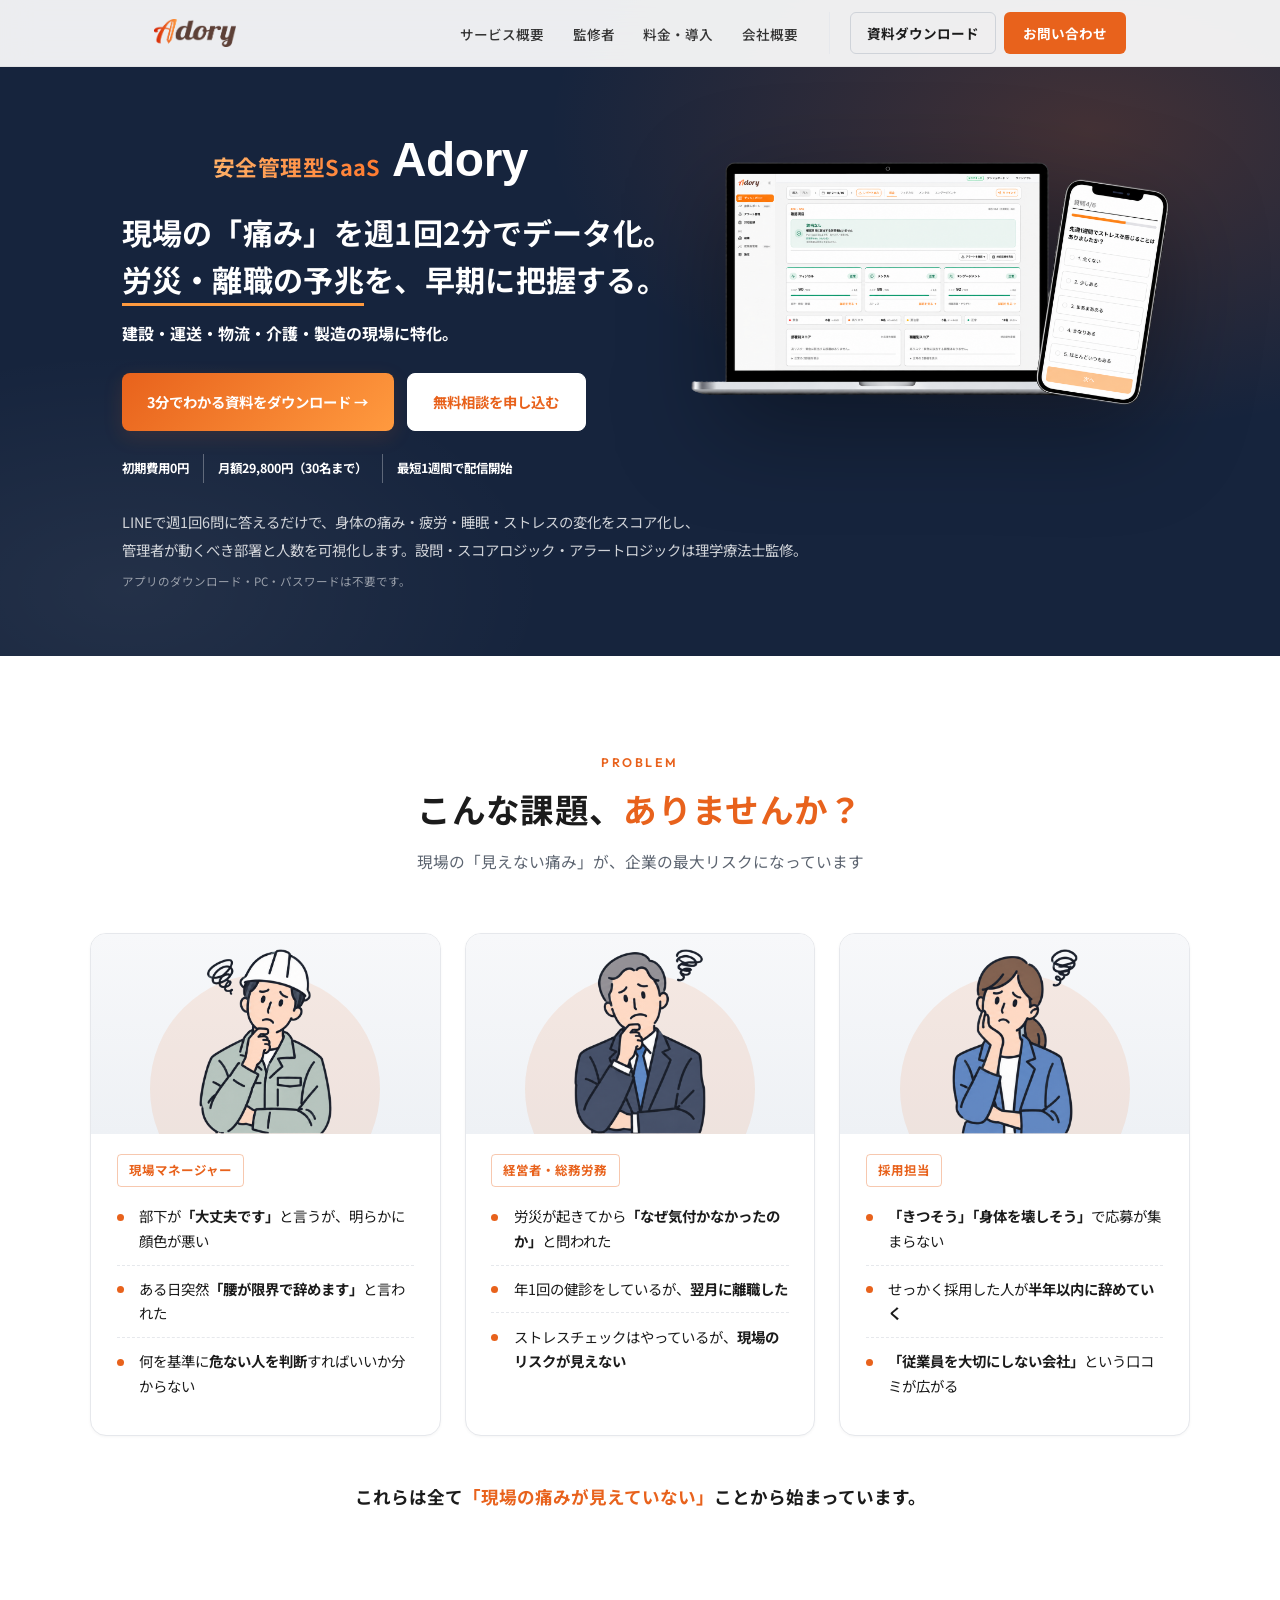
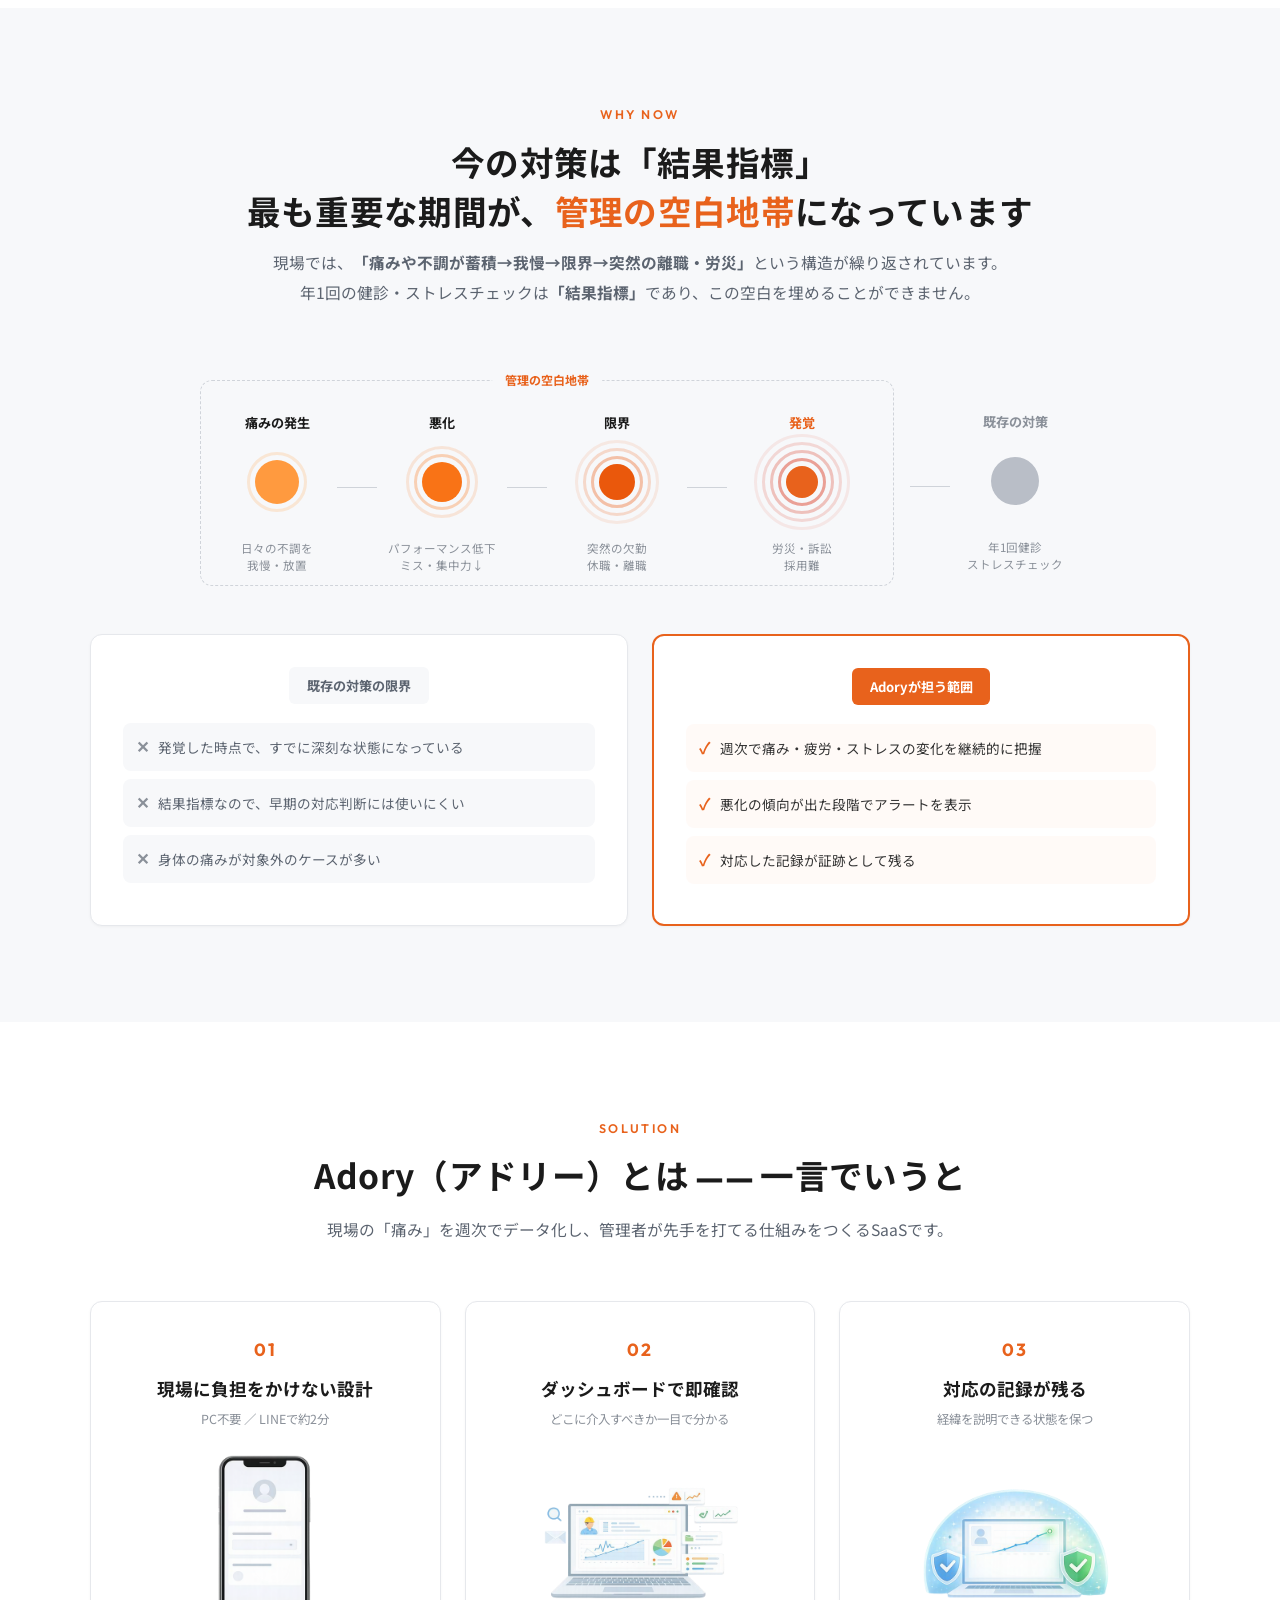
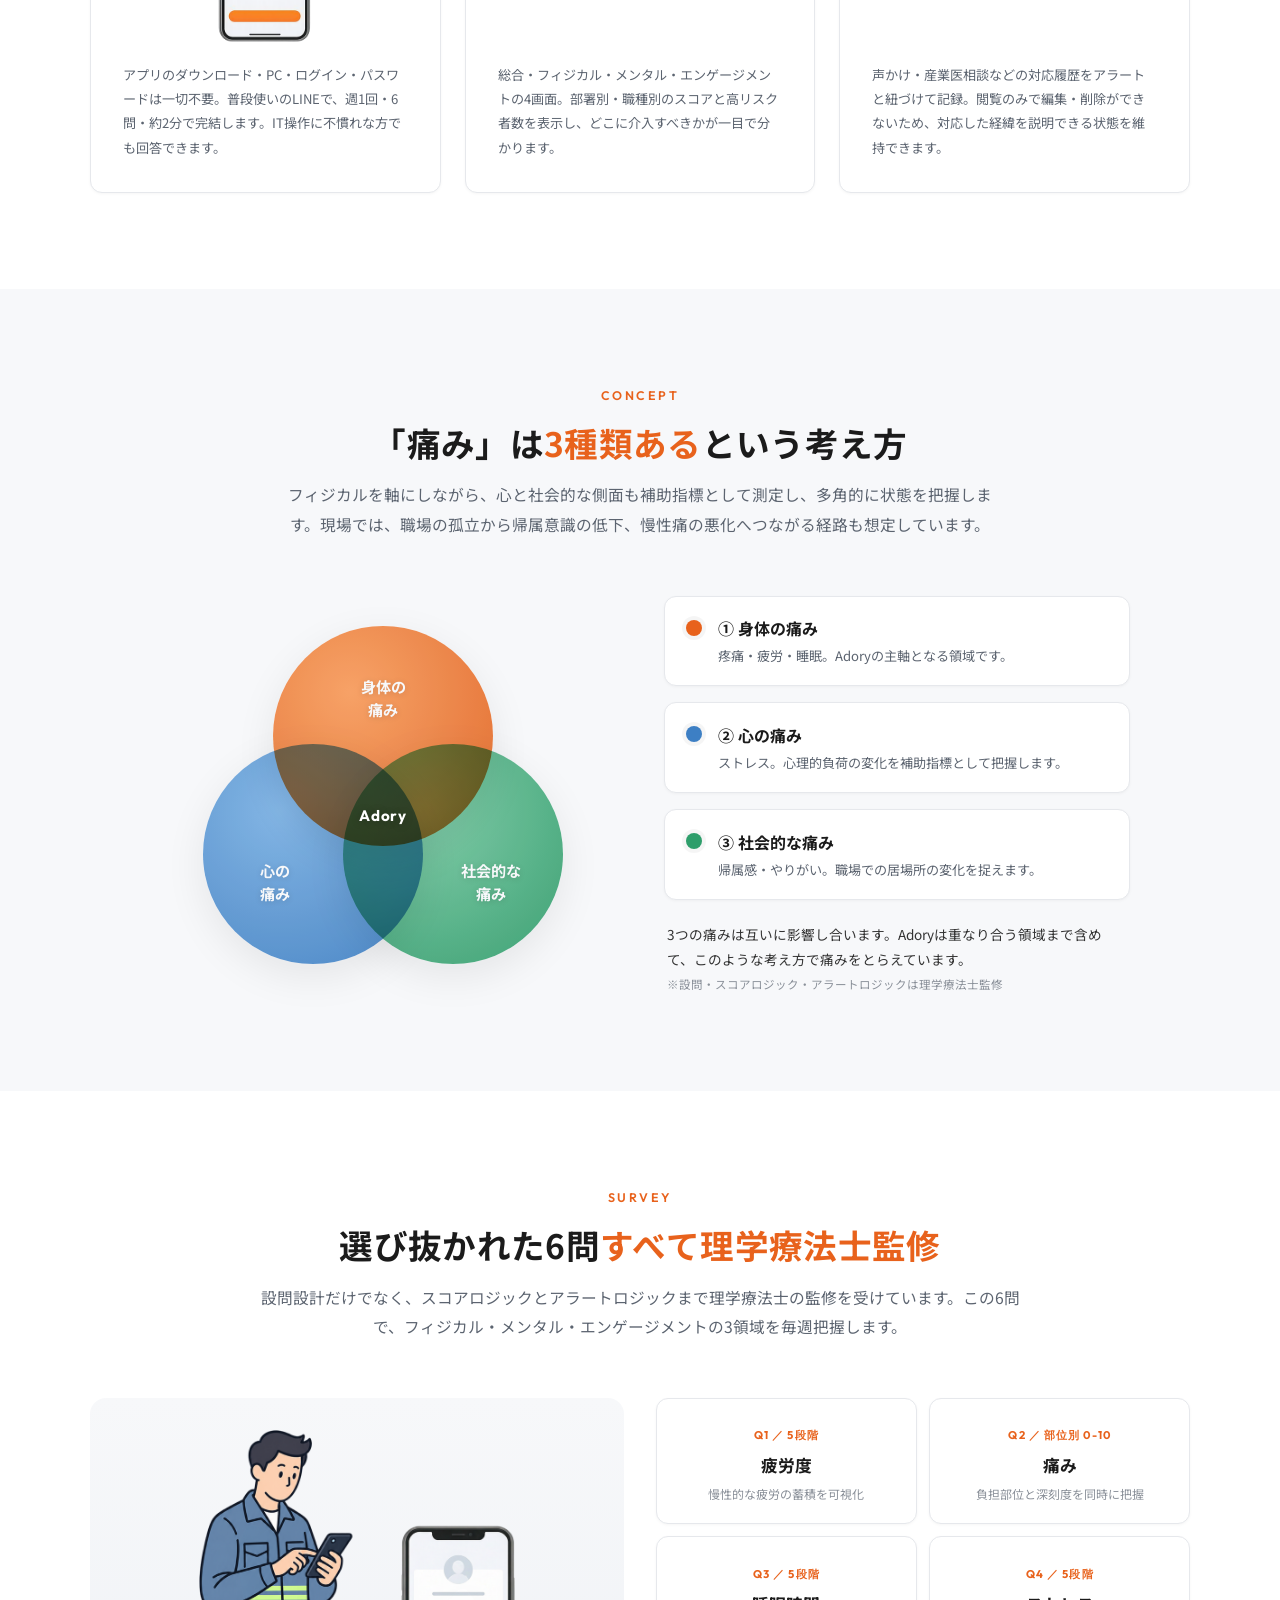
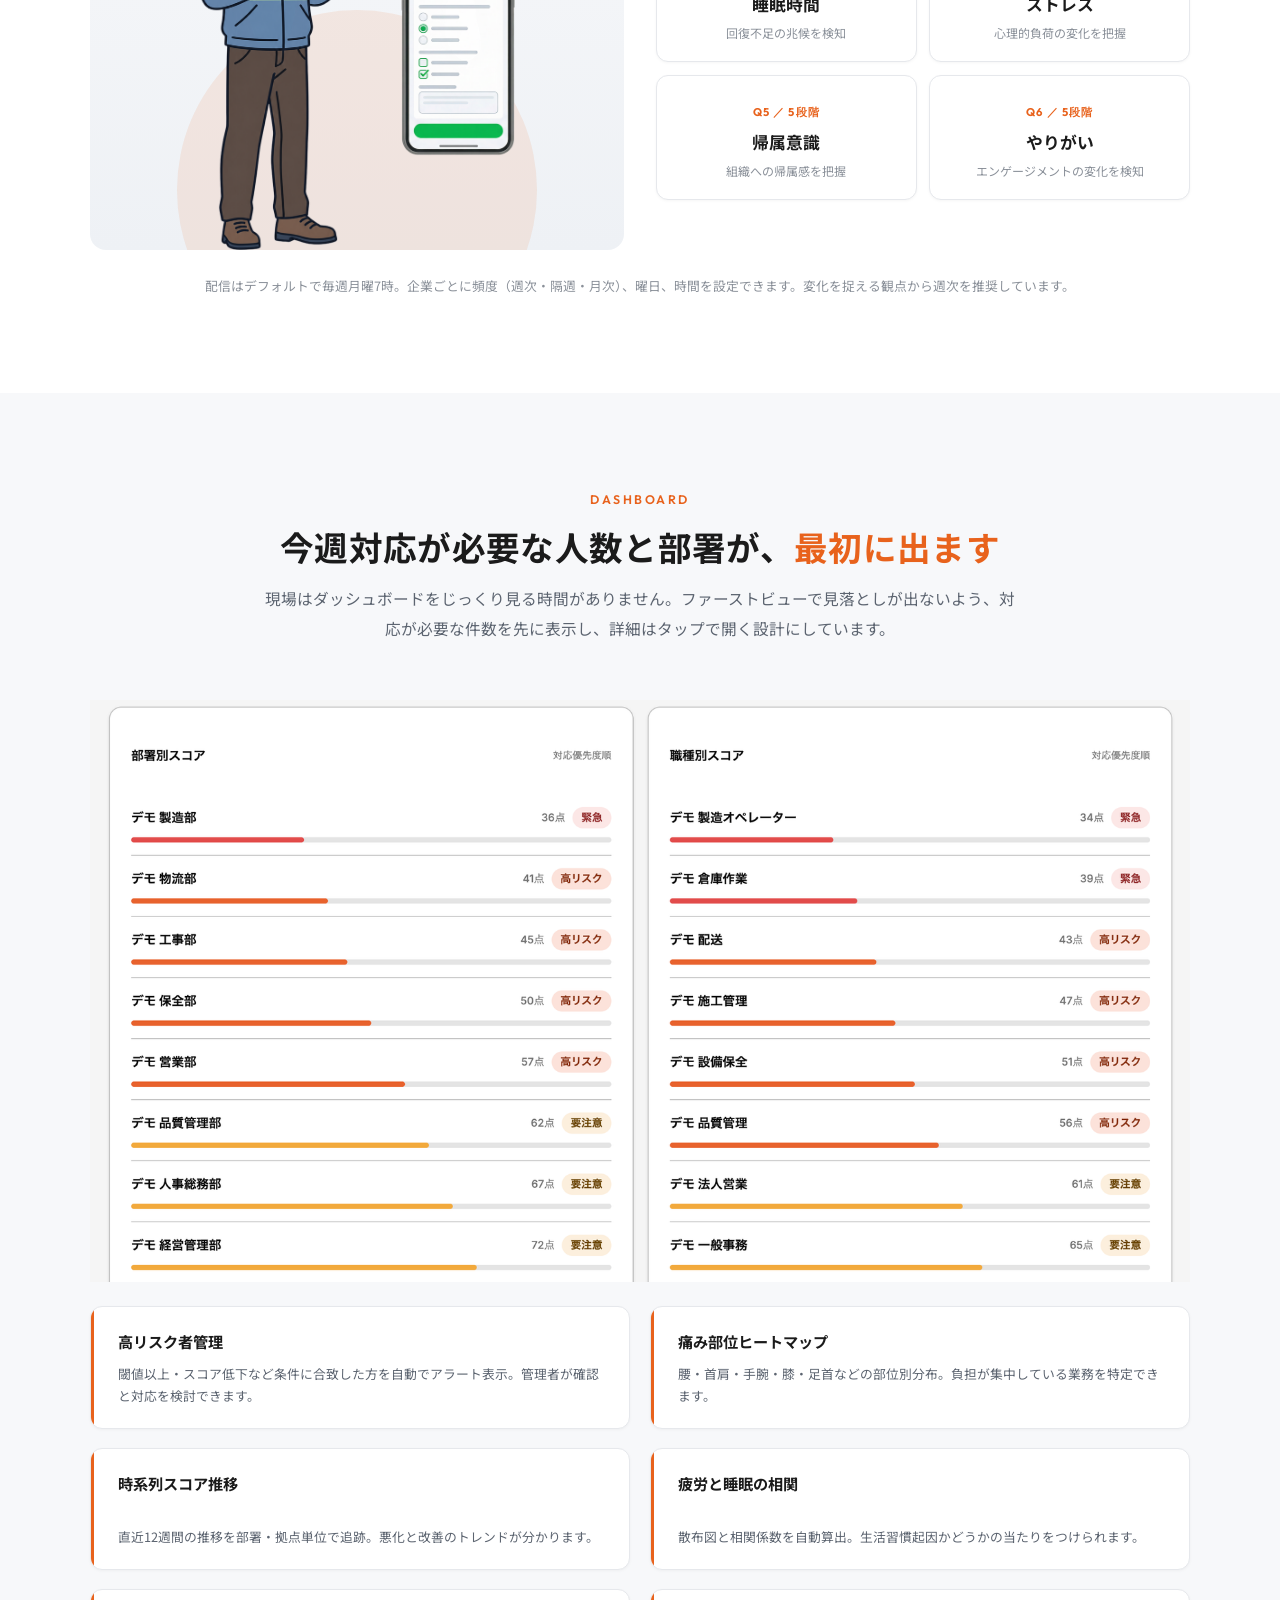
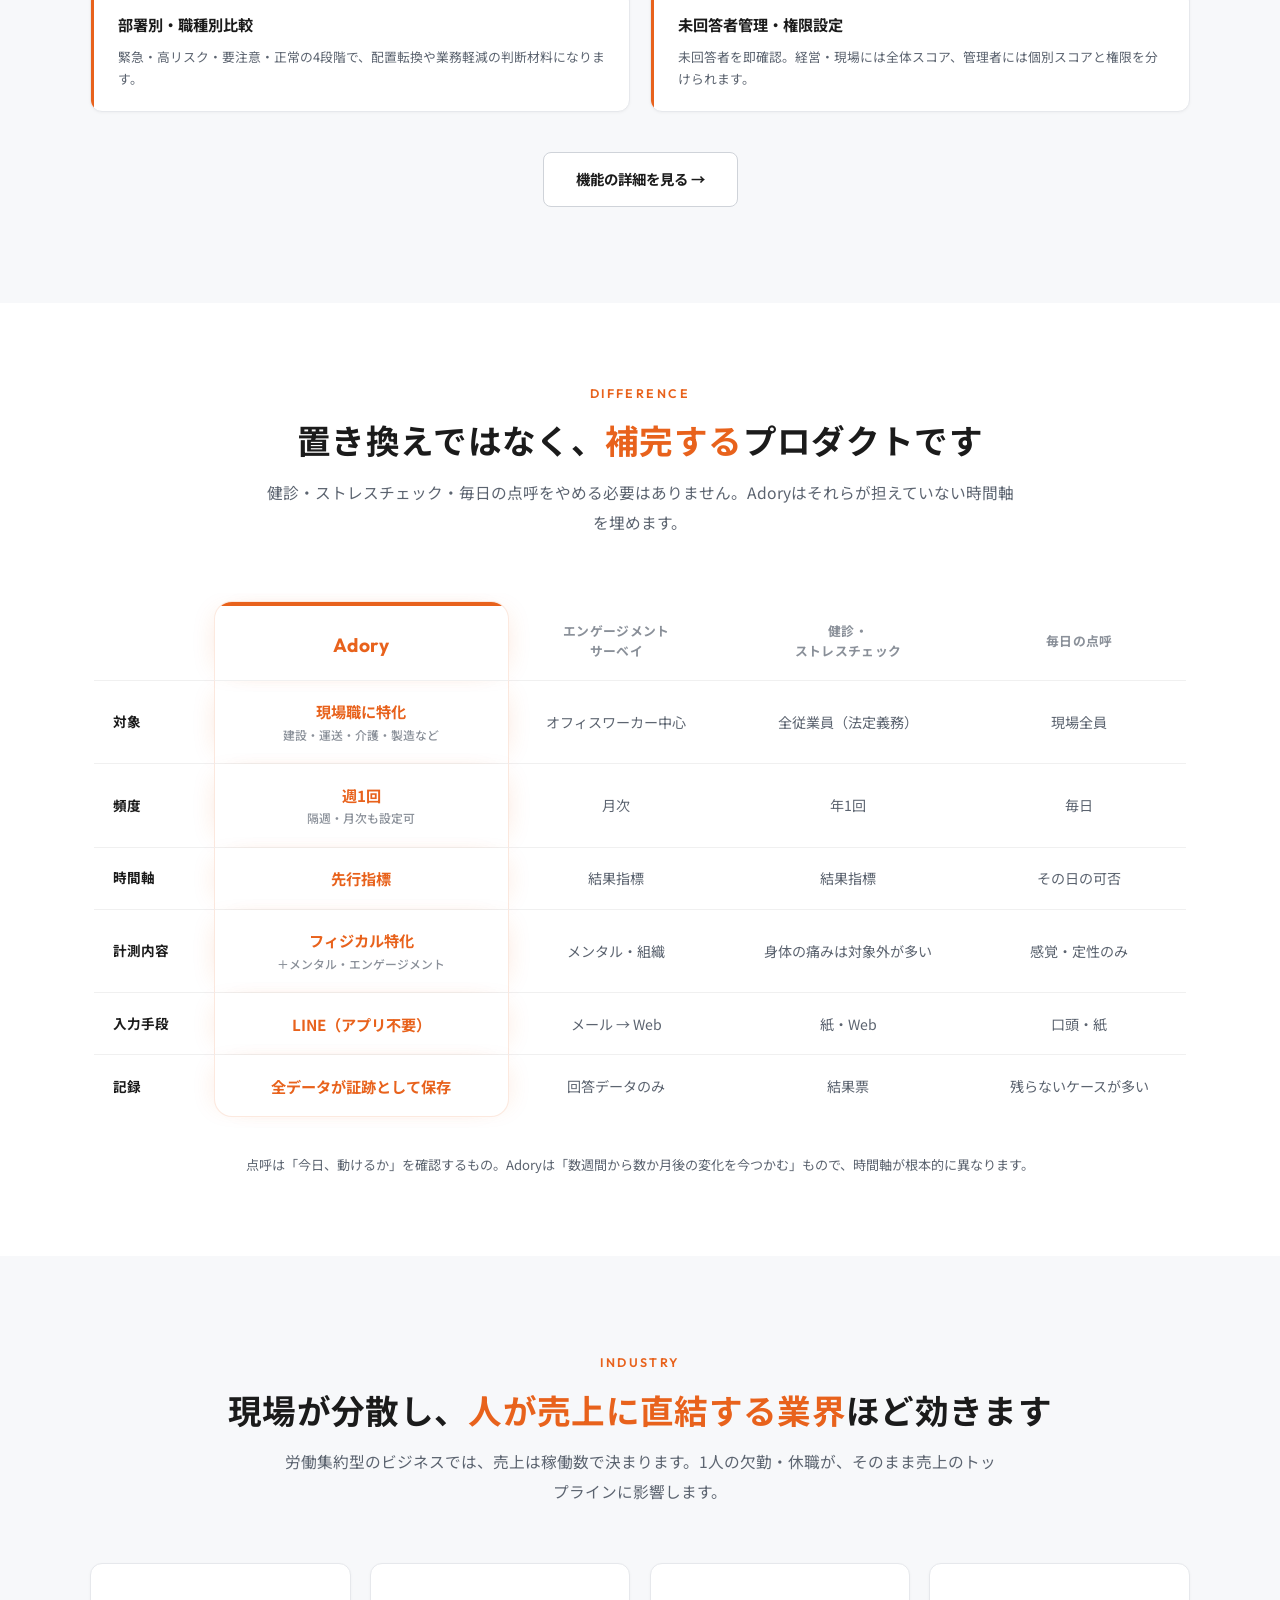
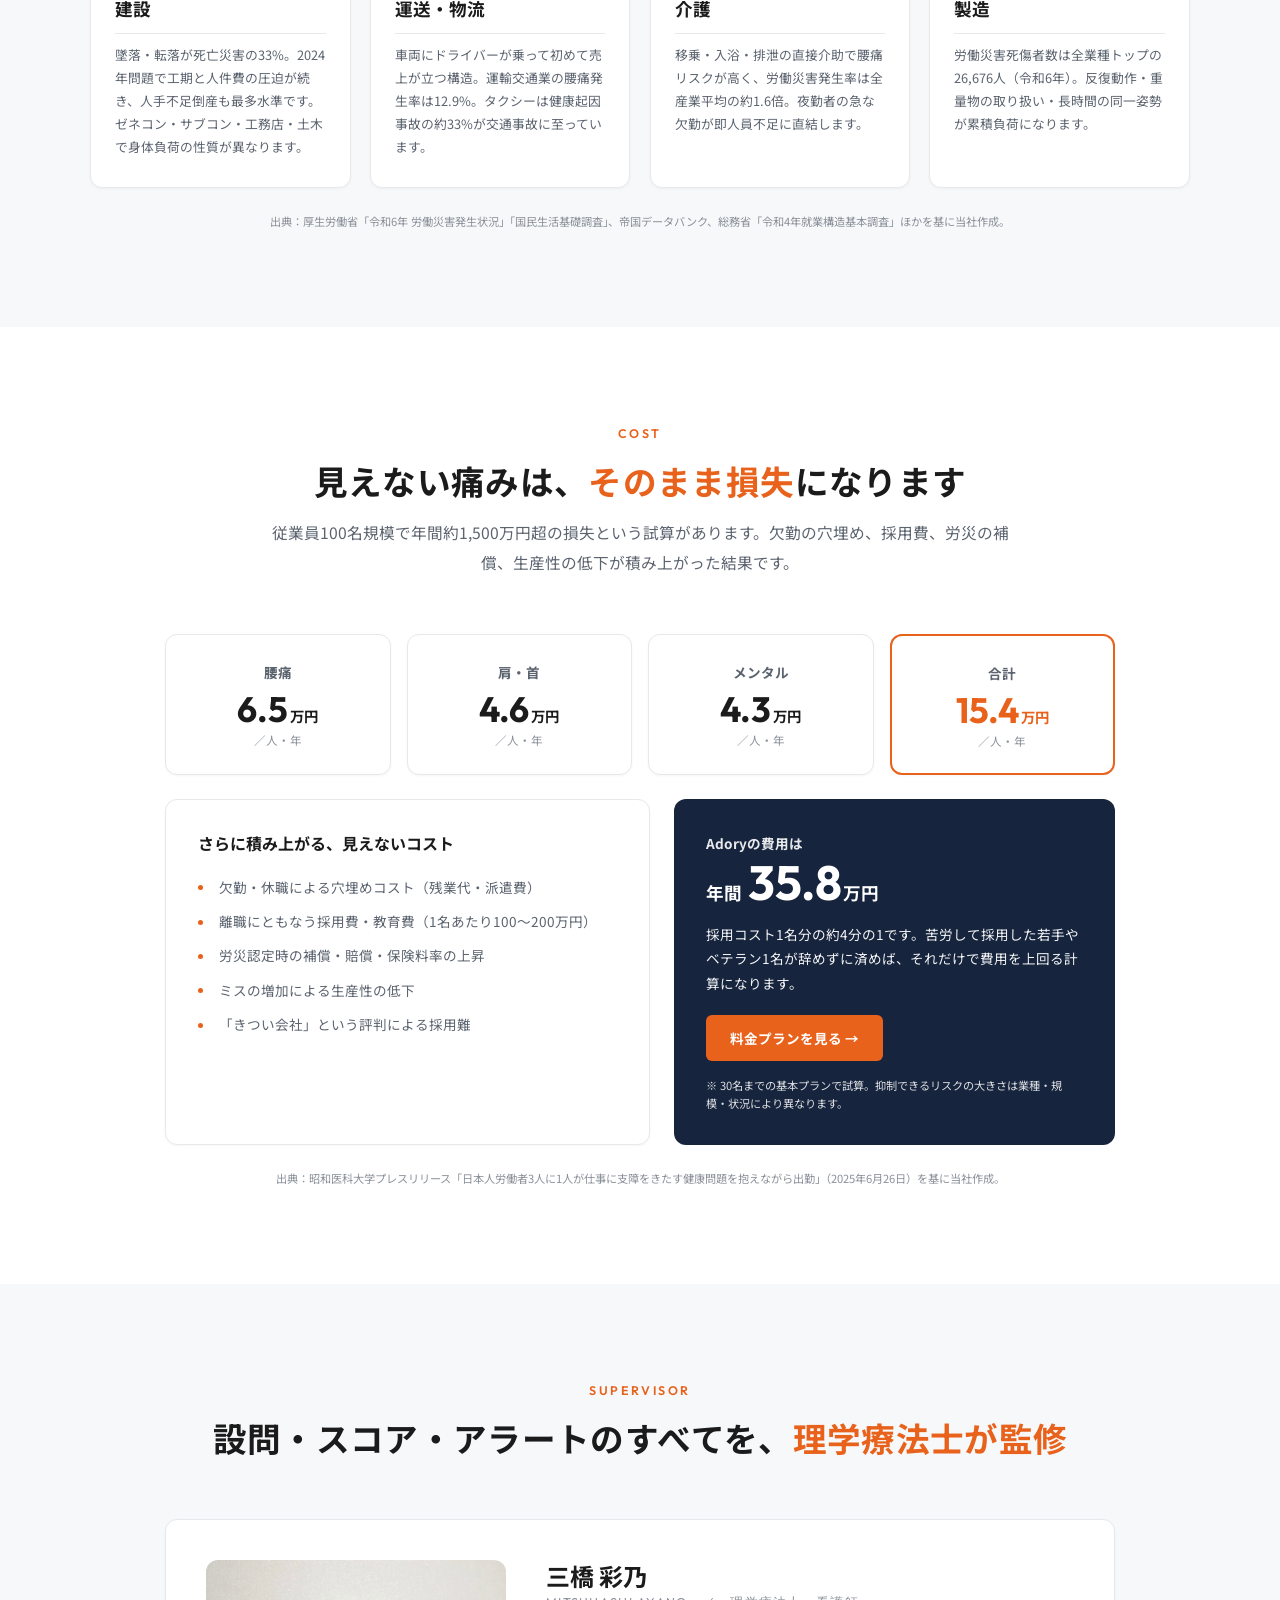
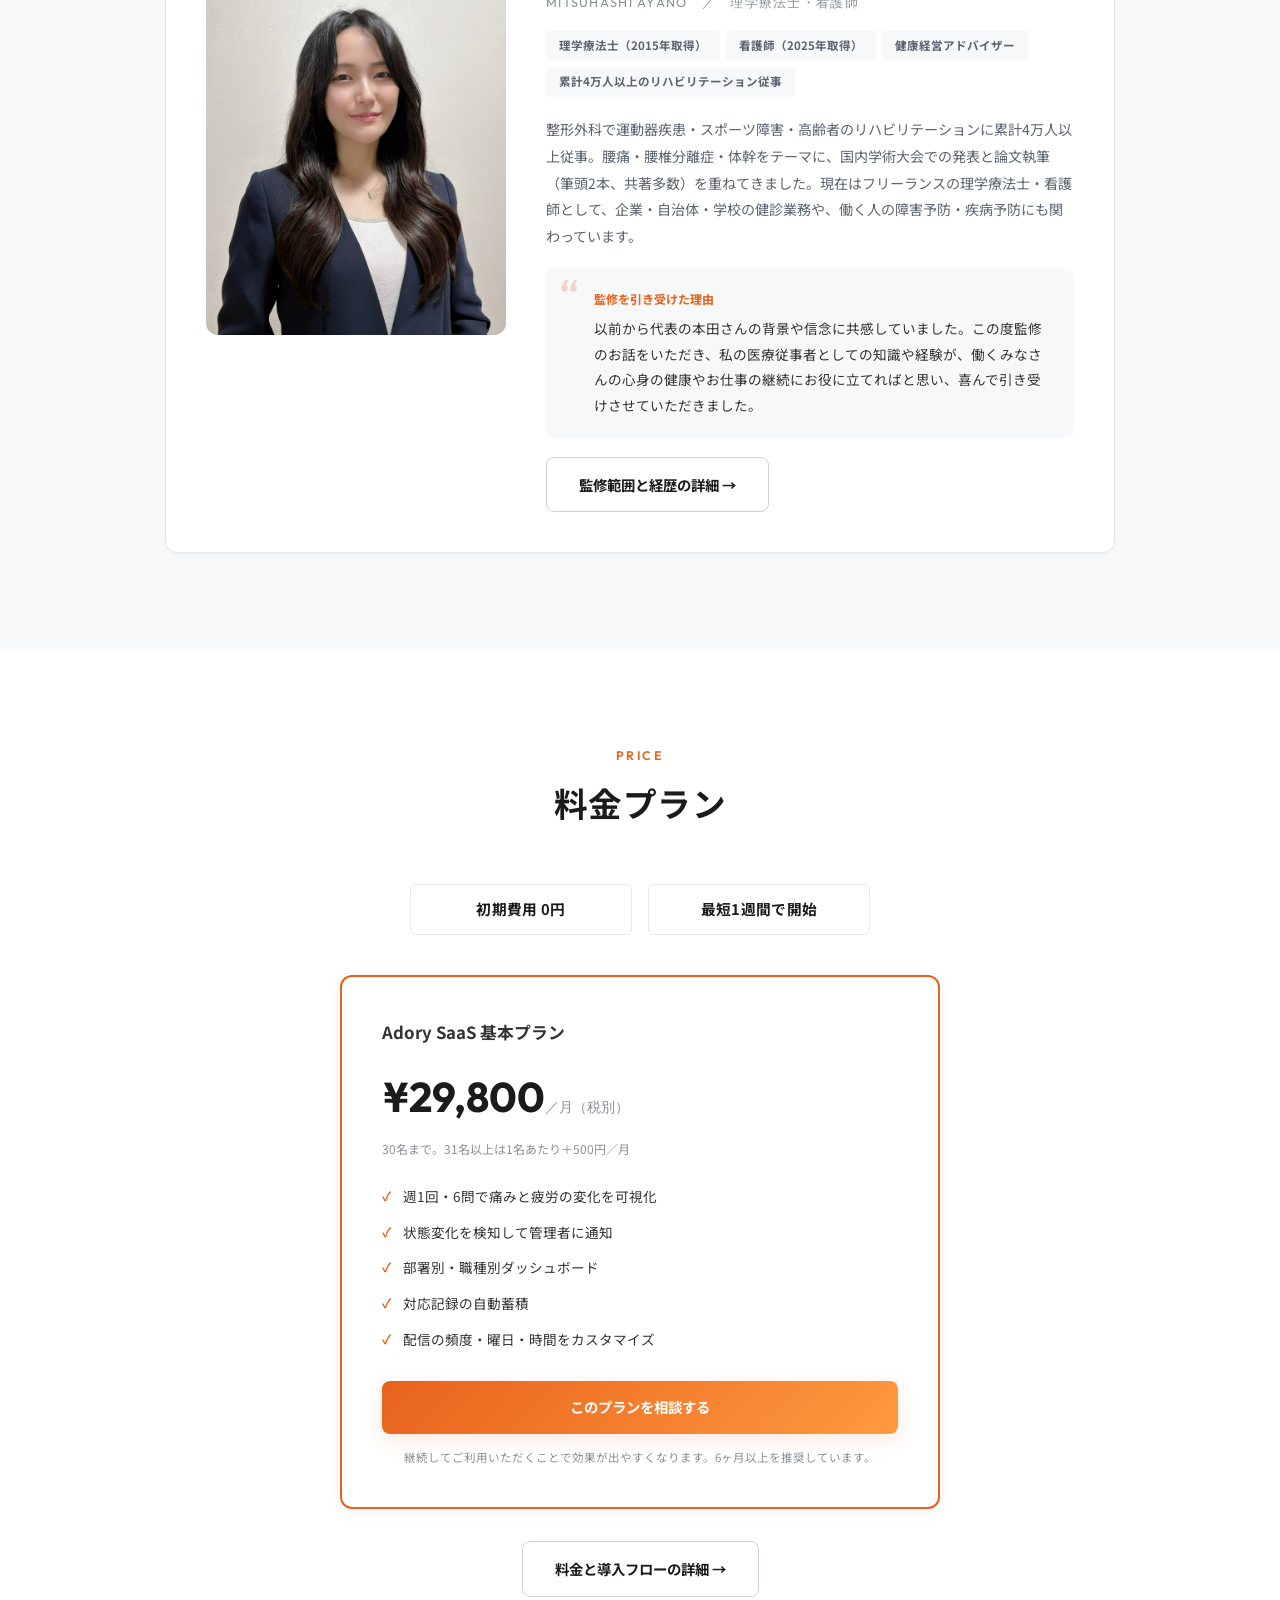
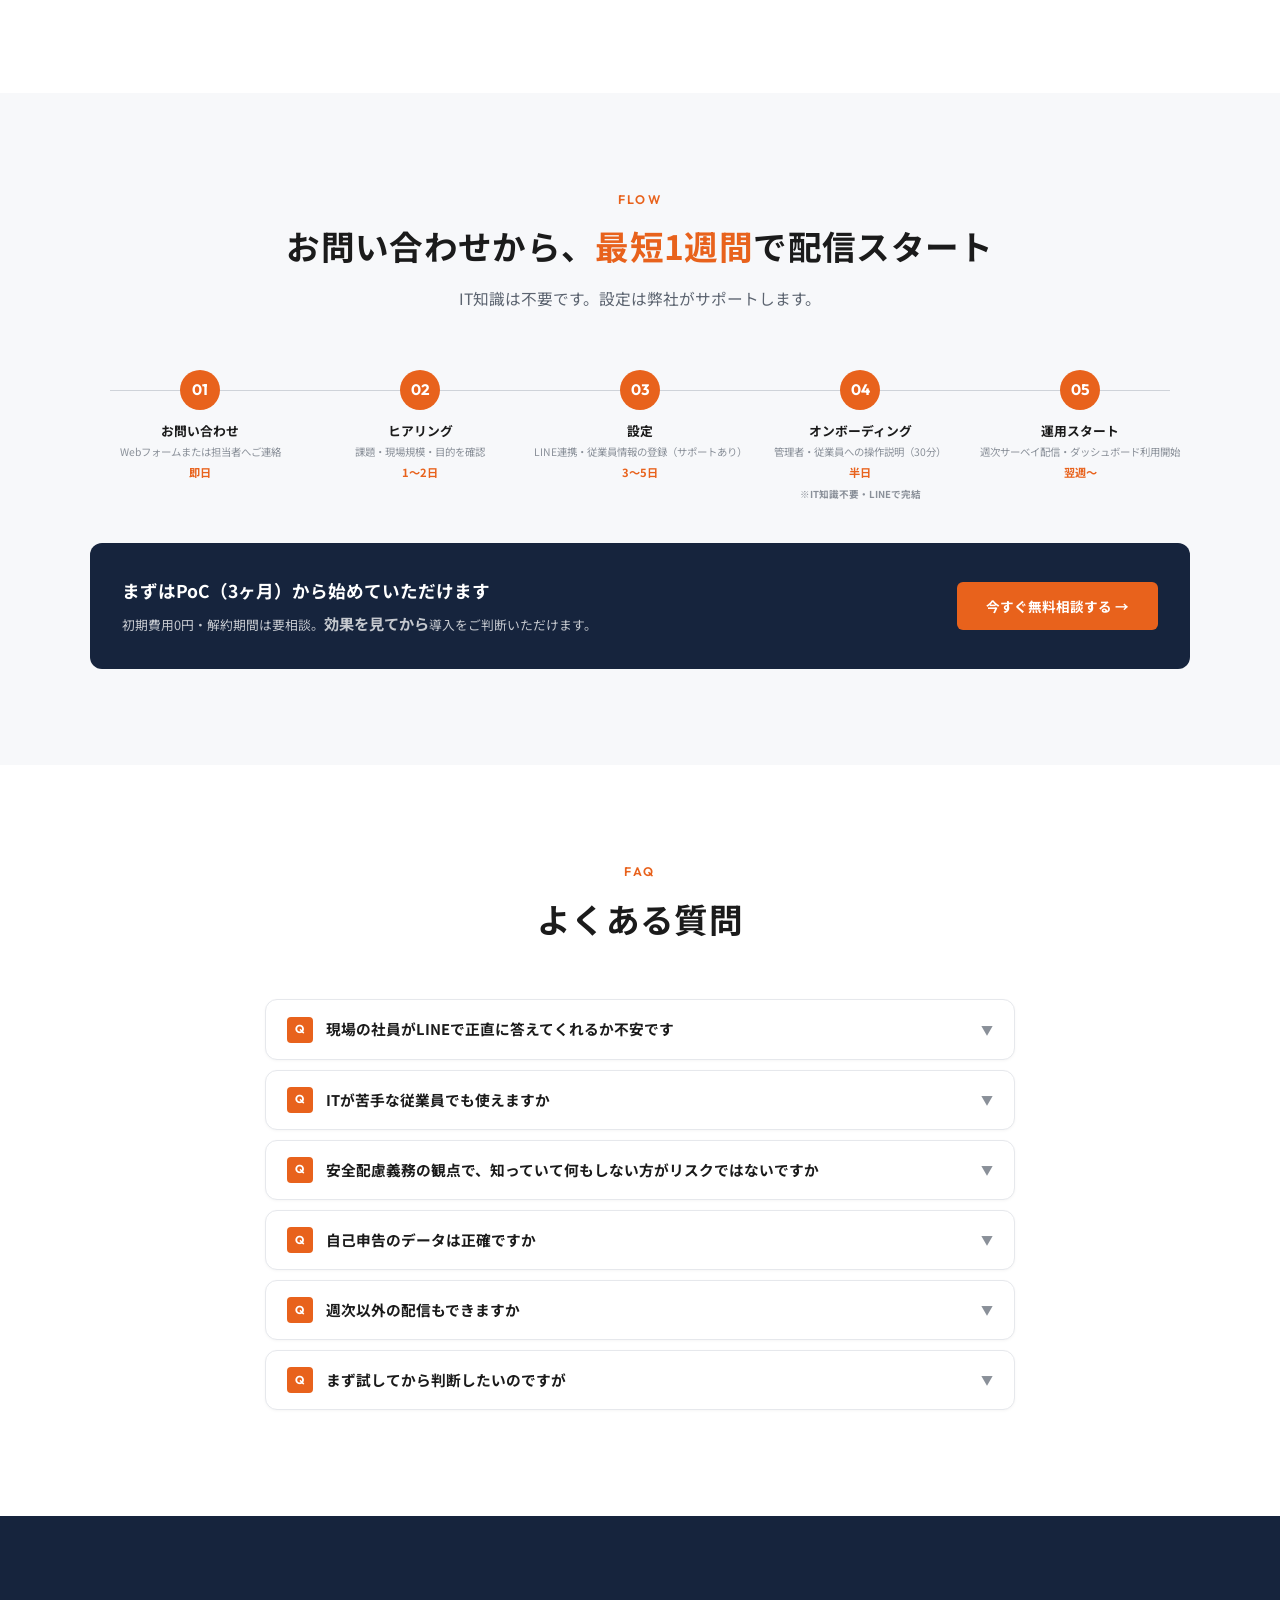
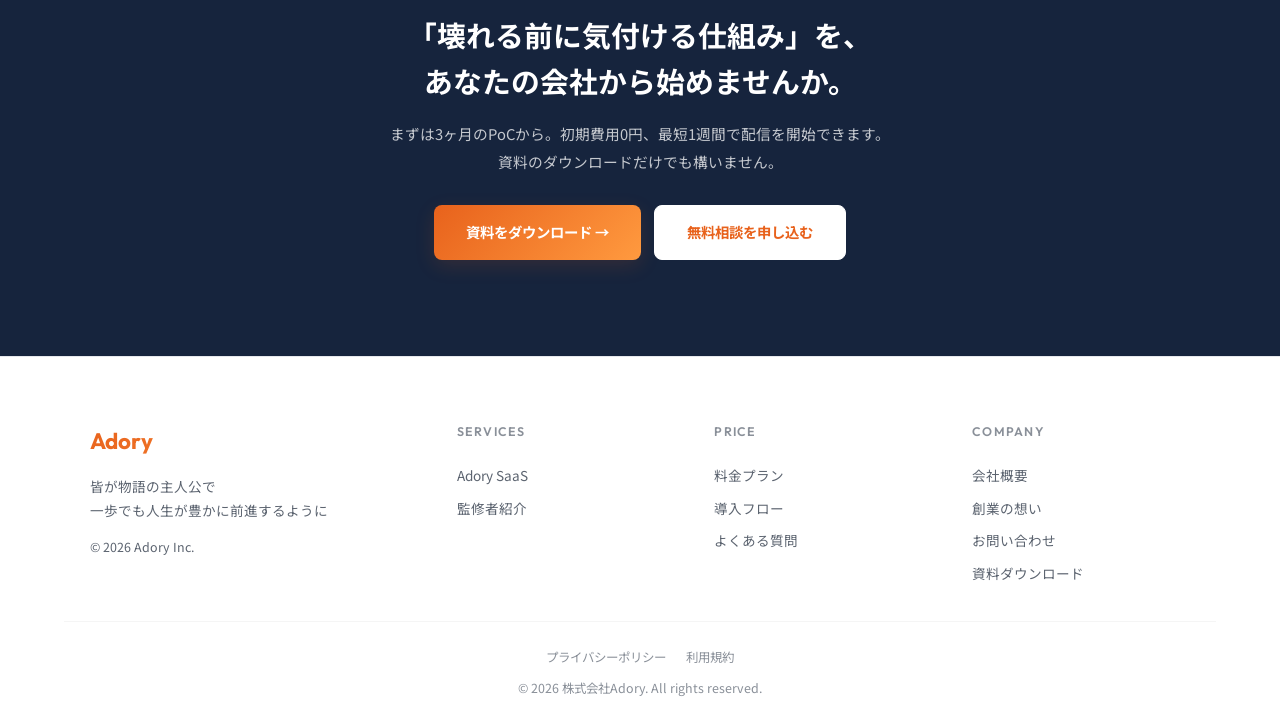
==== commit ccf4e0a9: "Add files via upload" ====
--- a/index.html
+++ b/index.html
@@ -7,7 +7,7 @@
   <meta name="description" content="現場の「痛み」を週1回2分でデータ化。労災・離職の予兆を、早期に把握する安全管理型SaaS「Adory（アドリー）」。建設・運送・物流・介護・製造の現場に特化。">
   <link rel="icon" href="favicon.ico">
   <link rel="preconnect" href="https://fonts.googleapis.com"><link rel="preconnect" href="https://fonts.gstatic.com" crossorigin><link href="https://fonts.googleapis.com/css2?family=Noto+Sans+JP:wght@300;400;500;700;900&family=Outfit:wght@300;400;600;700;800&display=swap" rel="stylesheet">
-  <link rel="stylesheet" href="assets/style.css?v=1789131641">
+  <link rel="stylesheet" href="assets/style.css?v=1789133242">
 </head>
 <body class="page-index">
 <button class="stb" id="stb" aria-label="Top">&#8593;</button>
@@ -111,12 +111,12 @@
   <div class="cmp-wrap rv"><table class="cmp">
   <thead><tr><th></th><th class="adory"><span class="cmp-logo">Adory</span></th><th>エンゲージメント<br>サーベイ</th><th>健診・<br>ストレスチェック</th><th>毎日の点呼</th></tr></thead>
   <tbody>
-    <tr><td>対象</td><td class="adory"><b>現場職に特化</b><small>建設・運送・介護・製造など</small></td><td>オフィスワーカー中心</td><td>全従業員（法定義務）</td><td>現場全員</td></tr>
-    <tr><td>頻度</td><td class="adory"><b>週1回</b><small>隔週・月次も設定可</small></td><td>月次</td><td>年1回</td><td>毎日</td></tr>
-    <tr><td>時間軸</td><td class="adory"><b>先行指標</b></td><td>結果指標</td><td>結果指標</td><td>その日の可否</td></tr>
-    <tr><td>計測内容</td><td class="adory"><b>フィジカル特化</b><small>＋メンタル・エンゲージメント</small></td><td>メンタル・組織</td><td>身体の痛みは対象外が多い</td><td>感覚・定性のみ</td></tr>
-    <tr><td>入力手段</td><td class="adory"><b>LINE（アプリ不要）</b></td><td>メール → Web</td><td>紙・Web</td><td>口頭・紙</td></tr>
-    <tr><td>記録</td><td class="adory"><b>全データが証跡として保存</b></td><td>回答データのみ</td><td>結果票</td><td>残らないケースが多い</td></tr>
+    <tr><td>対象</td><td class="adory" data-col="Adory"><b>現場職に特化</b><small>建設・運送・介護・製造など</small></td><td data-col="エンゲージメントサーベイ">オフィスワーカー中心</td><td data-col="健診・ストレスチェック">全従業員（法定義務）</td><td data-col="毎日の点呼">現場全員</td></tr>
+    <tr><td>頻度</td><td class="adory" data-col="Adory"><b>週1回</b><small>隔週・月次も設定可</small></td><td data-col="エンゲージメントサーベイ">月次</td><td data-col="健診・ストレスチェック">年1回</td><td data-col="毎日の点呼">毎日</td></tr>
+    <tr><td>時間軸</td><td class="adory" data-col="Adory"><b>先行指標</b></td><td data-col="エンゲージメントサーベイ">結果指標</td><td data-col="健診・ストレスチェック">結果指標</td><td data-col="毎日の点呼">その日の可否</td></tr>
+    <tr><td>計測内容</td><td class="adory" data-col="Adory"><b>フィジカル特化</b><small>＋メンタル・エンゲージメント</small></td><td data-col="エンゲージメントサーベイ">メンタル・組織</td><td data-col="健診・ストレスチェック">身体の痛みは対象外が多い</td><td data-col="毎日の点呼">感覚・定性のみ</td></tr>
+    <tr><td>入力手段</td><td class="adory" data-col="Adory"><b>LINE（アプリ不要）</b></td><td data-col="エンゲージメントサーベイ">メール → Web</td><td data-col="健診・ストレスチェック">紙・Web</td><td data-col="毎日の点呼">口頭・紙</td></tr>
+    <tr><td>記録</td><td class="adory" data-col="Adory"><b>全データが証跡として保存</b></td><td data-col="エンゲージメントサーベイ">回答データのみ</td><td data-col="健診・ストレスチェック">結果票</td><td data-col="毎日の点呼">残らないケースが多い</td></tr>
   </tbody></table></div>
 <p class="cmp-note rv">点呼は「今日、動けるか」を確認するもの。Adoryは「数週間から数か月後の変化を今つかむ」もので、時間軸が根本的に異なります。</p>
 </div></section>
@@ -210,6 +210,6 @@
   </div>
   <div class="ft-bot"><div class="ft-bot-l"><a href="privacy.html">プライバシーポリシー</a><a href="terms.html">利用規約</a></div><p>&#169; 2026 株式会社Adory. All rights reserved.</p></div>
 </footer>
-<script src="assets/site.js?v=1789131641"></script>
+<script src="assets/site.js?v=1789133242"></script>
 </body>
 </html>
--- a/assets/style.css
+++ b/assets/style.css
@@ -67,8 +67,8 @@
 .hero-strip span{font-size:.78rem;font-weight:700;color:#fff;padding:.2rem .9rem;border-left:1px solid rgba(255,255,255,.3);white-space:nowrap}.hero-strip span:first-child{border-left:none;padding-left:0}
 .hero-tagline{font-size:.9rem;color:rgba(255,255,255,.8);margin-top:1.6rem;animation:fadeIn .6s .55s both;line-height:1.9;width:165%;max-width:none;position:relative;z-index:3}
 .hero-note{font-size:.72rem;color:rgba(255,255,255,.55);margin-top:.5rem;animation:fadeIn .6s .65s both}
-.hero-visual{flex:1;min-width:0;animation:fadeIn .8s .3s both;margin-right:-13%;display:flex;align-items:flex-start;justify-content:flex-end;margin-top:1.6rem;padding-left:3rem}
-.hero-mock{width:100%;max-width:700px;height:auto;display:block;filter:drop-shadow(0 30px 50px rgba(0,0,0,.35))}
+.hero-visual{flex:1;min-width:0;animation:fadeIn .8s .3s both;margin-right:-1%;display:flex;align-items:flex-start;justify-content:flex-end;margin-top:1.6rem;padding-left:2.5rem}
+.hero-mock{width:100%;max-width:680px;height:auto;display:block;filter:drop-shadow(0 30px 50px rgba(0,0,0,.35))}
 
 /* 週次サーベイから対応順位まで（5ステップ帯） */
 .steps5{background:var(--bg);padding:2.5rem 5%}
@@ -570,9 +570,42 @@
   .contact-grid{grid-template-columns:1fr}.form-row{grid-template-columns:1fr}.company-row{grid-template-columns:1fr}.company-label{padding-bottom:.3rem}.company-value{padding-top:0}
   .legal-card{padding:2rem 1.5rem}.thank-card{padding:2.5rem 1.8rem}.thank-title{font-size:1.4rem}
   .report-grid{grid-template-columns:1fr}.page-hero{padding:6rem 5% 3rem}
+  /* --- モバイル調整（2026-09-11） --- */
+  .hero-in{padding:5.5rem 5% 3rem}
+  .hero-strip{gap:.35rem .5rem}.hero-strip span{font-size:.74rem}
+  .ring-wrap{flex-direction:column;align-items:stretch;overflow:visible;padding:0}
+  .ring-box{flex-wrap:wrap;justify-content:center;gap:.5rem 0;padding:2rem .5rem 1rem;margin-top:1rem}
+  .ring-node{min-width:46%!important;width:46%}.ring-line{display:none!important}
+  .ring-wrap>.ring-node{width:100%;padding-top:1rem!important;min-width:0!important}
+  .cmp-wrap{overflow:visible;padding:0}
+  .cmp{min-width:0;border-spacing:0 .8rem}
+  .cmp thead{display:none}
+  .cmp,.cmp tbody,.cmp tr,.cmp td{display:block;width:auto}
+  .cmp tr{background:#fff;border:1px solid var(--line);border-radius:12px;padding:.9rem 1rem 1rem;margin-bottom:.8rem}
+  .cmp td{padding:.35rem 0;border:none!important;text-align:left;box-shadow:none!important;border-radius:0!important;background:transparent!important;font-size:.85rem}
+  .cmp td:first-child{font-size:.75rem;color:var(--text-muted);letter-spacing:.08em;padding-bottom:.4rem;border-bottom:1px solid var(--line)!important;margin-bottom:.4rem;white-space:normal}
+  .cmp td.adory{display:block;width:auto!important;background:rgba(232,98,28,.08)!important;border-radius:8px!important;padding:.6rem .8rem;margin:.2rem 0 .5rem}
+  .cmp td.adory b{display:inline;font-size:.92rem}.cmp td.adory small{display:inline;margin-left:.4rem}
+  .cmp td.adory::before{content:'Adory';display:block;font-family:var(--font-en);font-size:.7rem;font-weight:700;color:var(--red);letter-spacing:.08em;margin-bottom:.1rem}
+  .cmp td[data-col]:not(.adory){display:flex;justify-content:space-between;gap:1rem;color:var(--text-light);padding:.3rem 0;border-top:1px dashed var(--line)!important}
+  .cmp td[data-col]:not(.adory)::before{content:attr(data-col);flex-shrink:0;font-size:.75rem;color:var(--text-muted)}
+  .loss-grid{grid-template-columns:1fr 1fr;gap:.8rem}.loss-card{padding:1.2rem .6rem 1rem}.loss-card .v{font-size:1.7rem}
+  .survey-grid{grid-template-columns:1fr 1fr;gap:.6rem}.survey-item{padding:1rem .6rem}.survey-item h4{font-size:.95rem}.survey-item p{font-size:.7rem}
+  .prob-fig{height:170px}.prob-fig img{max-height:155px}
+  .venn-legend{gap:.6rem}
+  .pt{min-width:0;font-size:.78rem}.pt th,.pt td{padding:.6rem .5rem}
+  .roi-left .rl-price{font-size:2.3rem}
+  .cost-adory{padding:1.5rem}.cost-adory .ca-price b{font-size:2.4rem}
+  .sv-card{padding:1.2rem}.sv-tags span{font-size:.68rem}
+  .company-row{grid-template-columns:1fr}.company-value{padding-top:.2rem}
+  .message-photo{height:260px}
+  .lg-result{padding:1.6rem}.lg-result .t{font-size:1.2rem}
+  .poc-box{padding:1.5rem}.poc-box .poc-cta{width:100%;text-align:center}
+  .cta .btn-row a{flex:1 1 100%}
+
 }
 @media(max-width:480px){
   .hero-sub1{font-size:1.3rem}.hero-sub2{font-size:1.05rem;white-space:normal;flex-wrap:wrap}.hero-visual{margin-right:0;padding-left:0}.hero-actions{flex-direction:row;gap:.6rem}.hero-actions a{flex:1;justify-content:center;padding:.85rem .4rem;font-size:.85rem;white-space:nowrap}.full{display:none}.short{display:inline}.btn-row{gap:.6rem}.btn-row a{flex:1;justify-content:center;padding:.85rem .5rem;font-size:.85rem;white-space:nowrap}.hero-strip{justify-content:center;gap:.3rem .6rem}.hero-strip span{border-left:none;padding:0}.hero-strip span+span::before{content:"／";margin-right:.6rem;color:#cfd3d9}.cta h2{font-size:1.3rem}.hero-sub2{font-size:1.1rem}
   .act-grid{grid-template-columns:1fr}.prob-grid{gap:1rem}.act-flow{gap:.3rem}.act-pill{font-size:.85rem;padding:.4rem 1rem}.diff-card .dc-icon{width:120px;height:120px}.sol-card .illust{width:140px;height:140px}
-  .steps5-grid,.ind-grid,.cycle-grid,.loss-grid{grid-template-columns:1fr}.vision .hero-title{font-size:1.3rem}.thank-card{padding:2rem 1.3rem}
+  .steps5-grid,.ind-grid,.cycle-grid{grid-template-columns:1fr}.vision .hero-title{font-size:1.3rem}.thank-card{padding:2rem 1.3rem}
 }
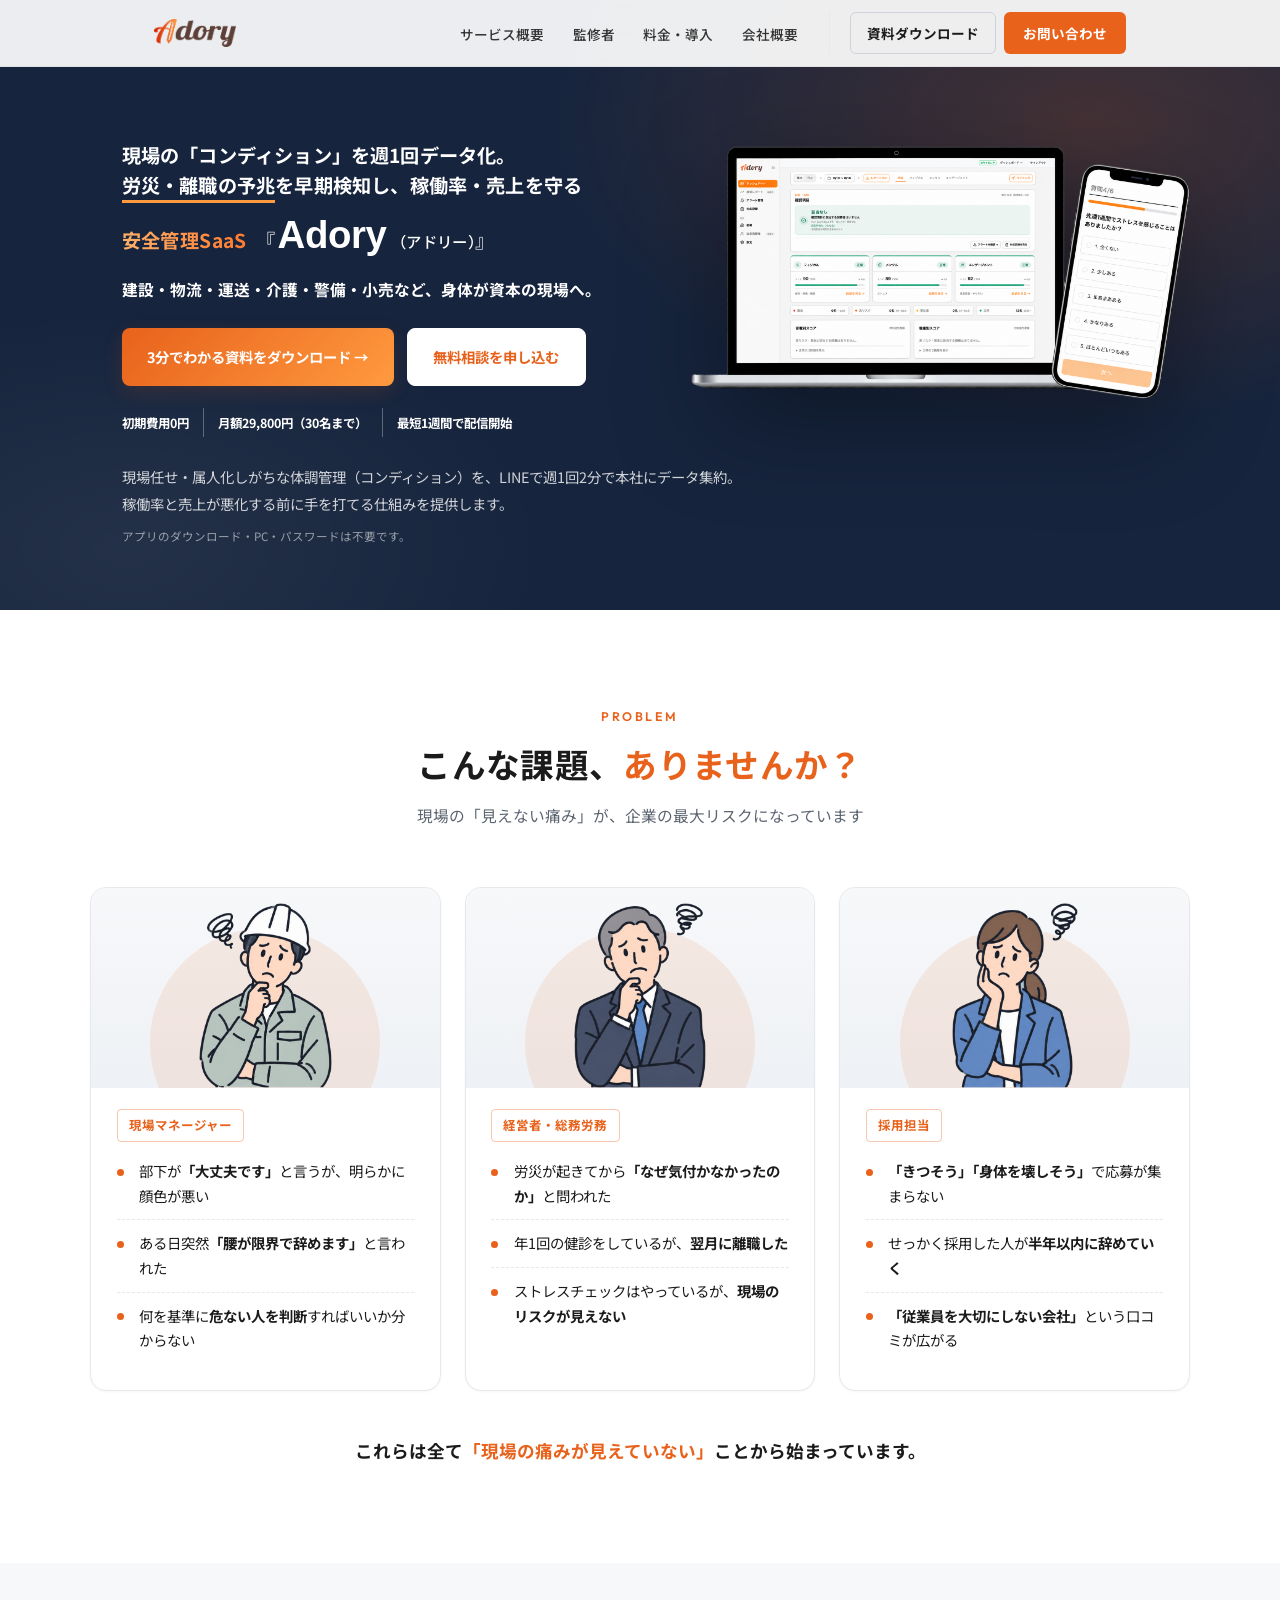
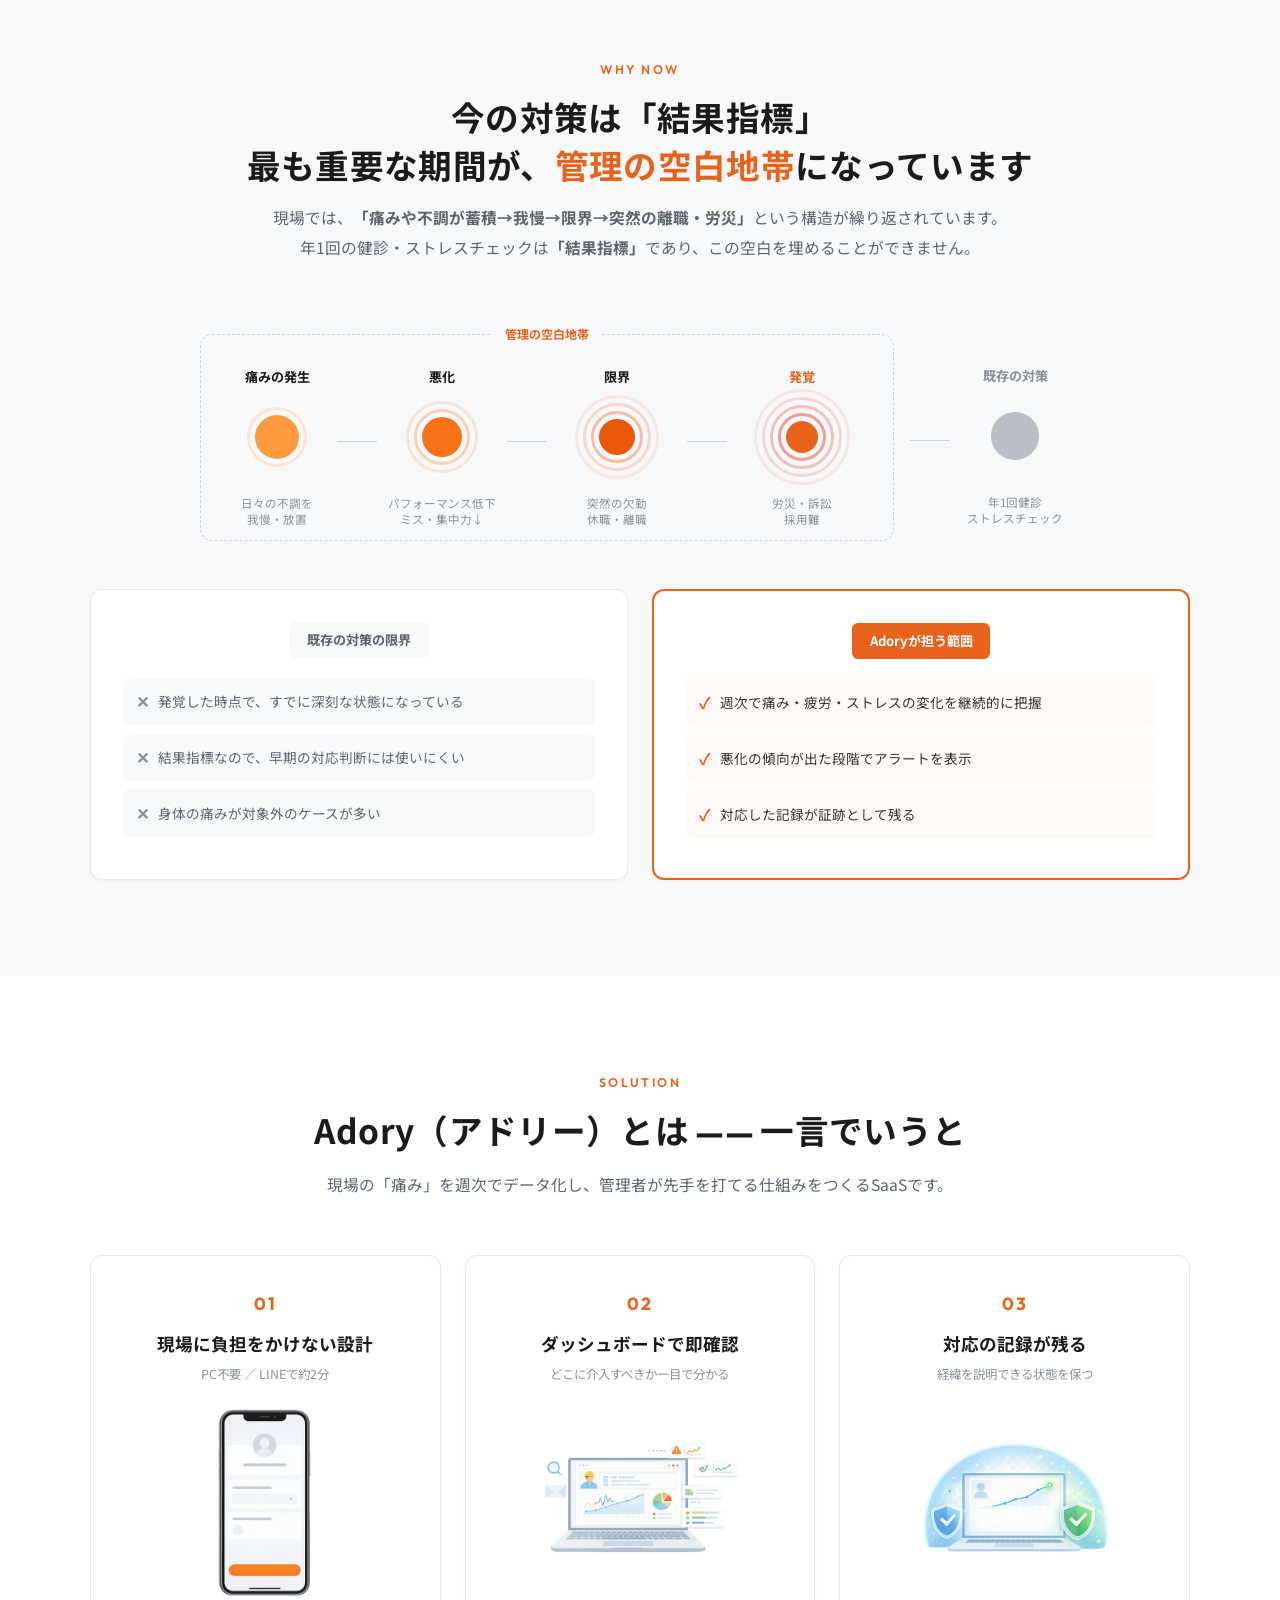
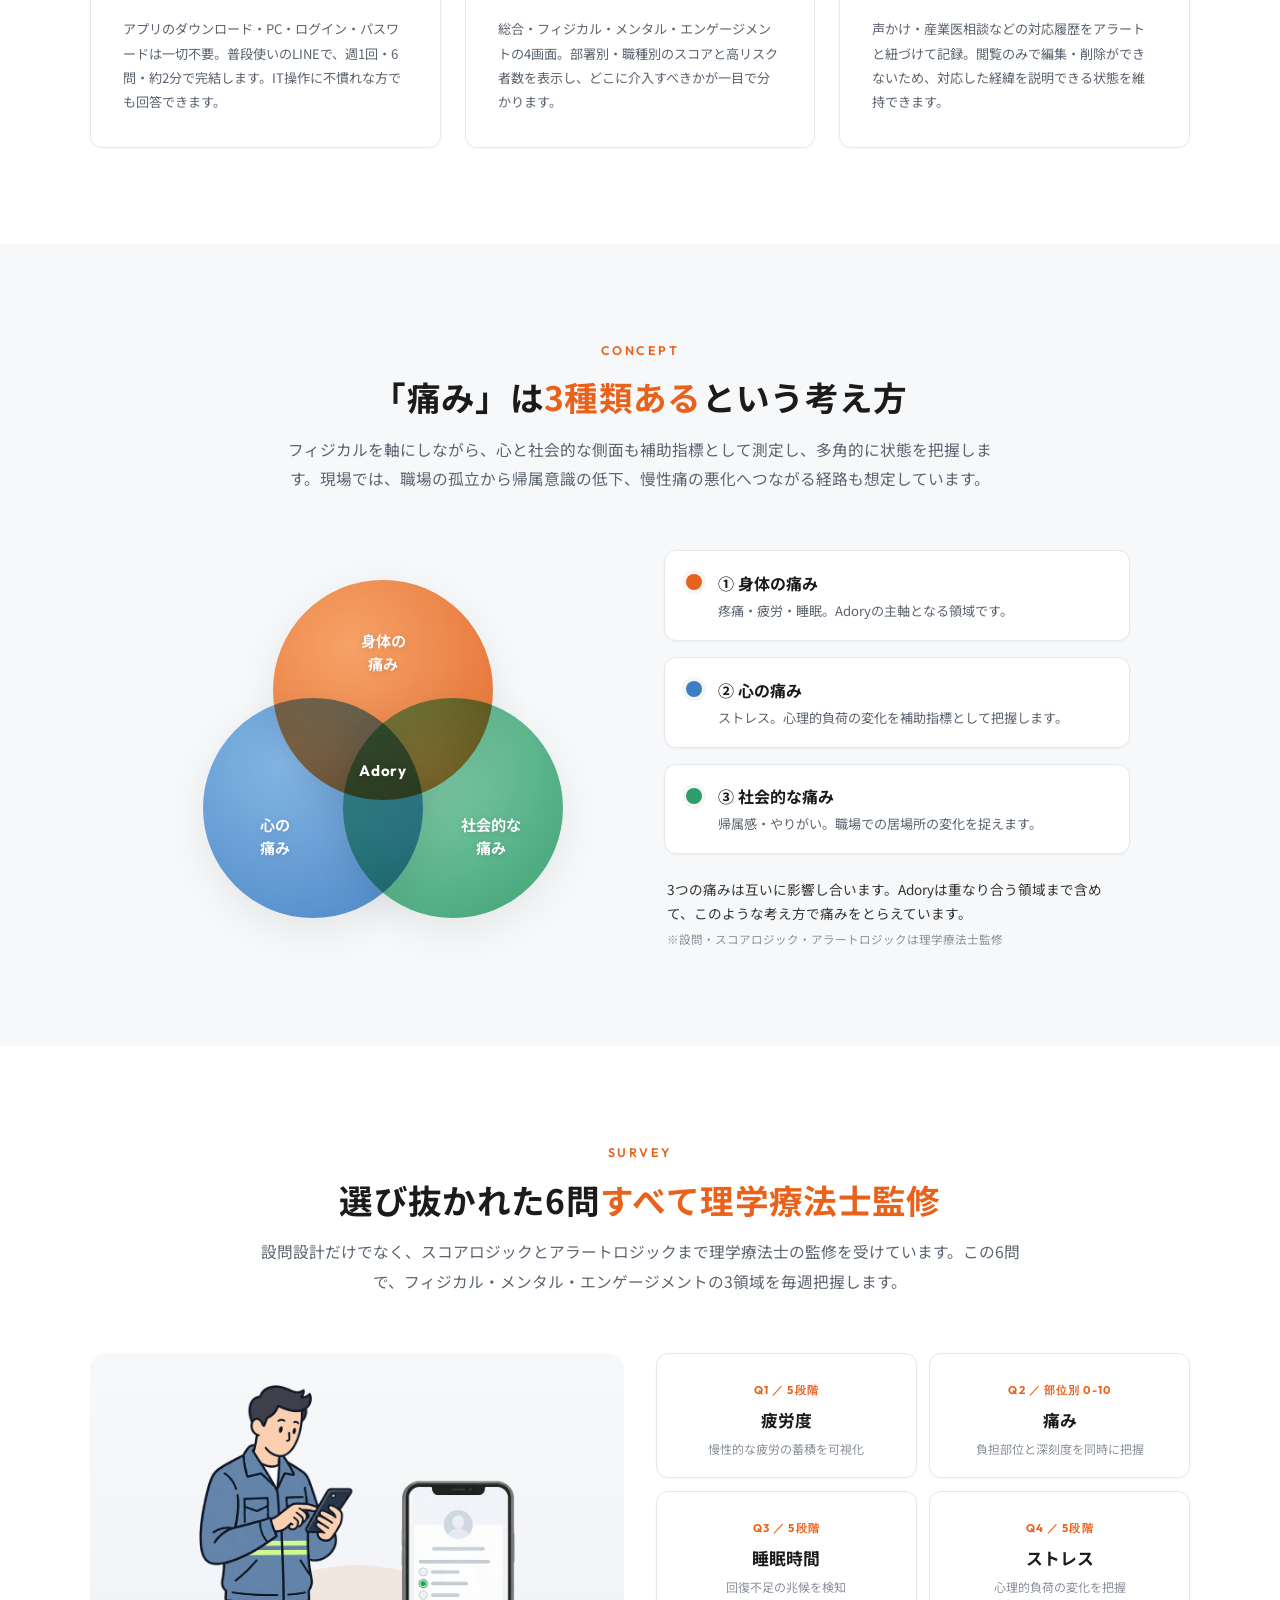
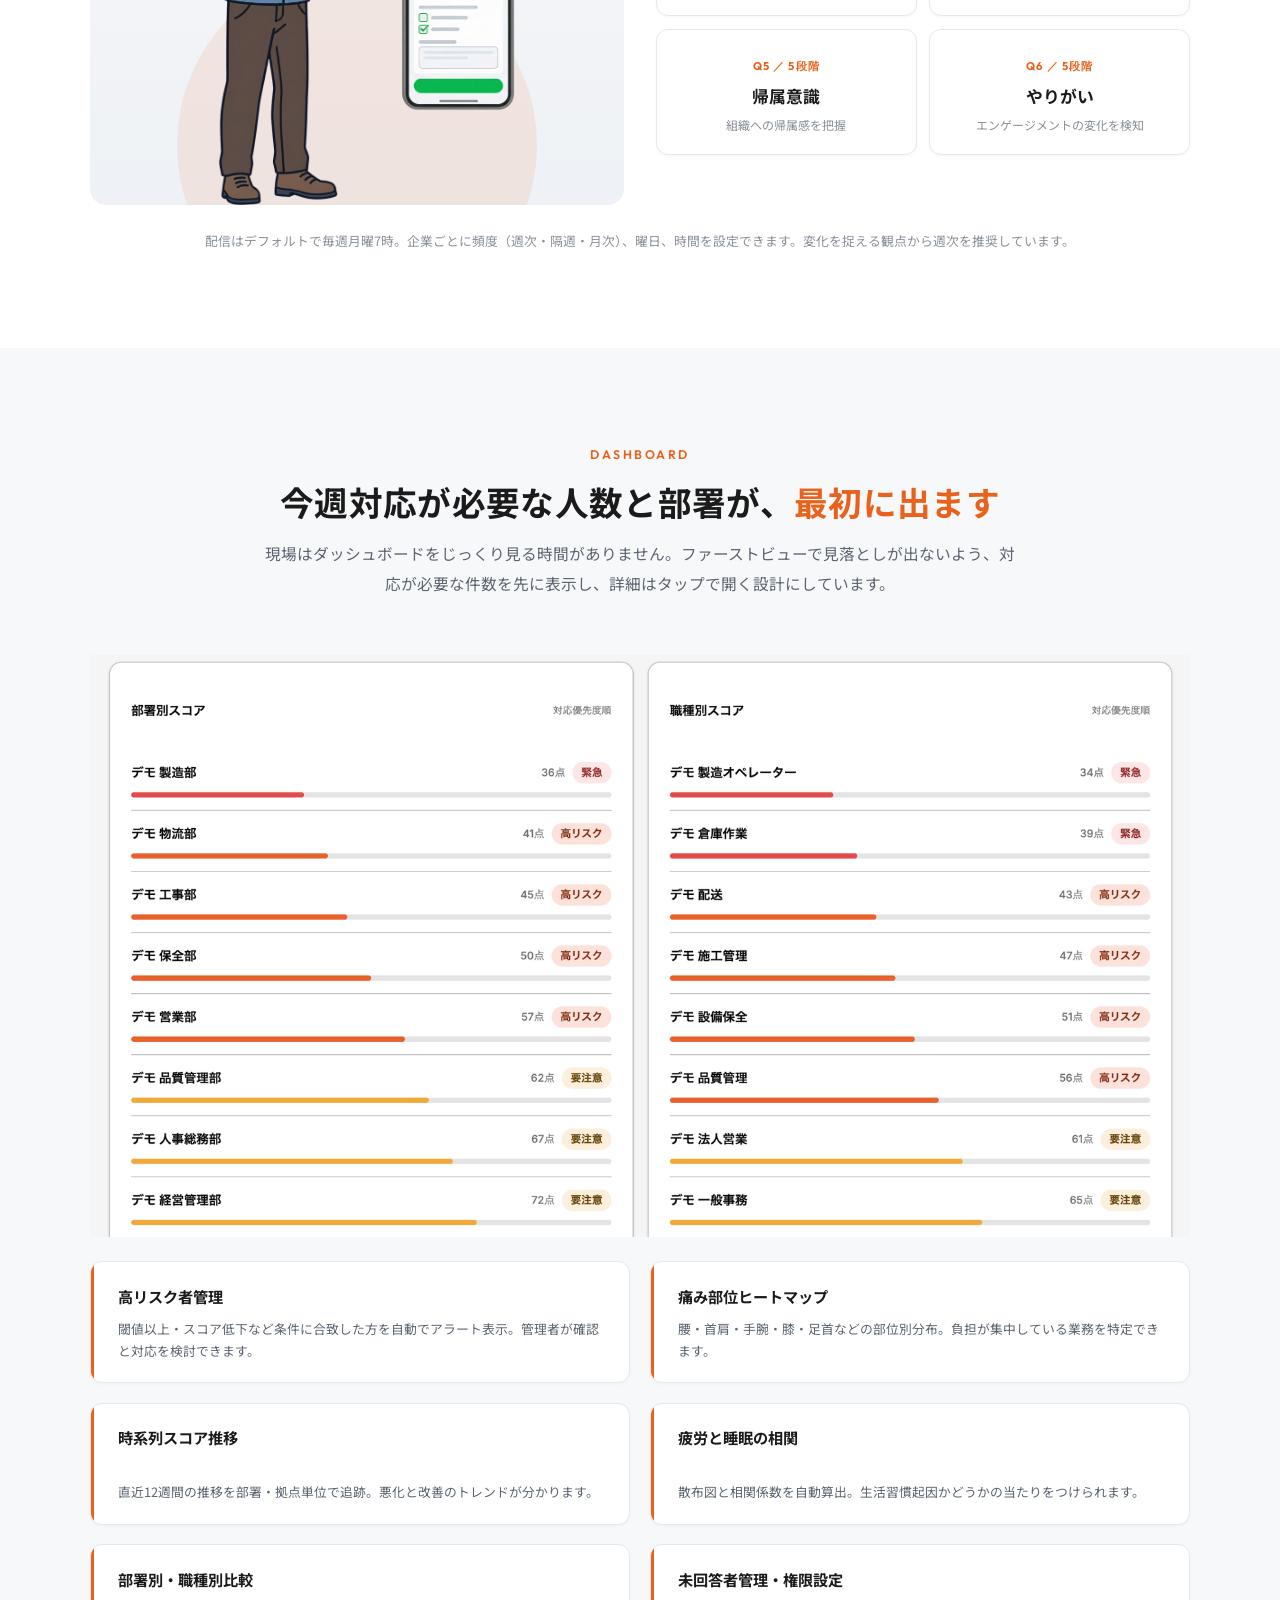
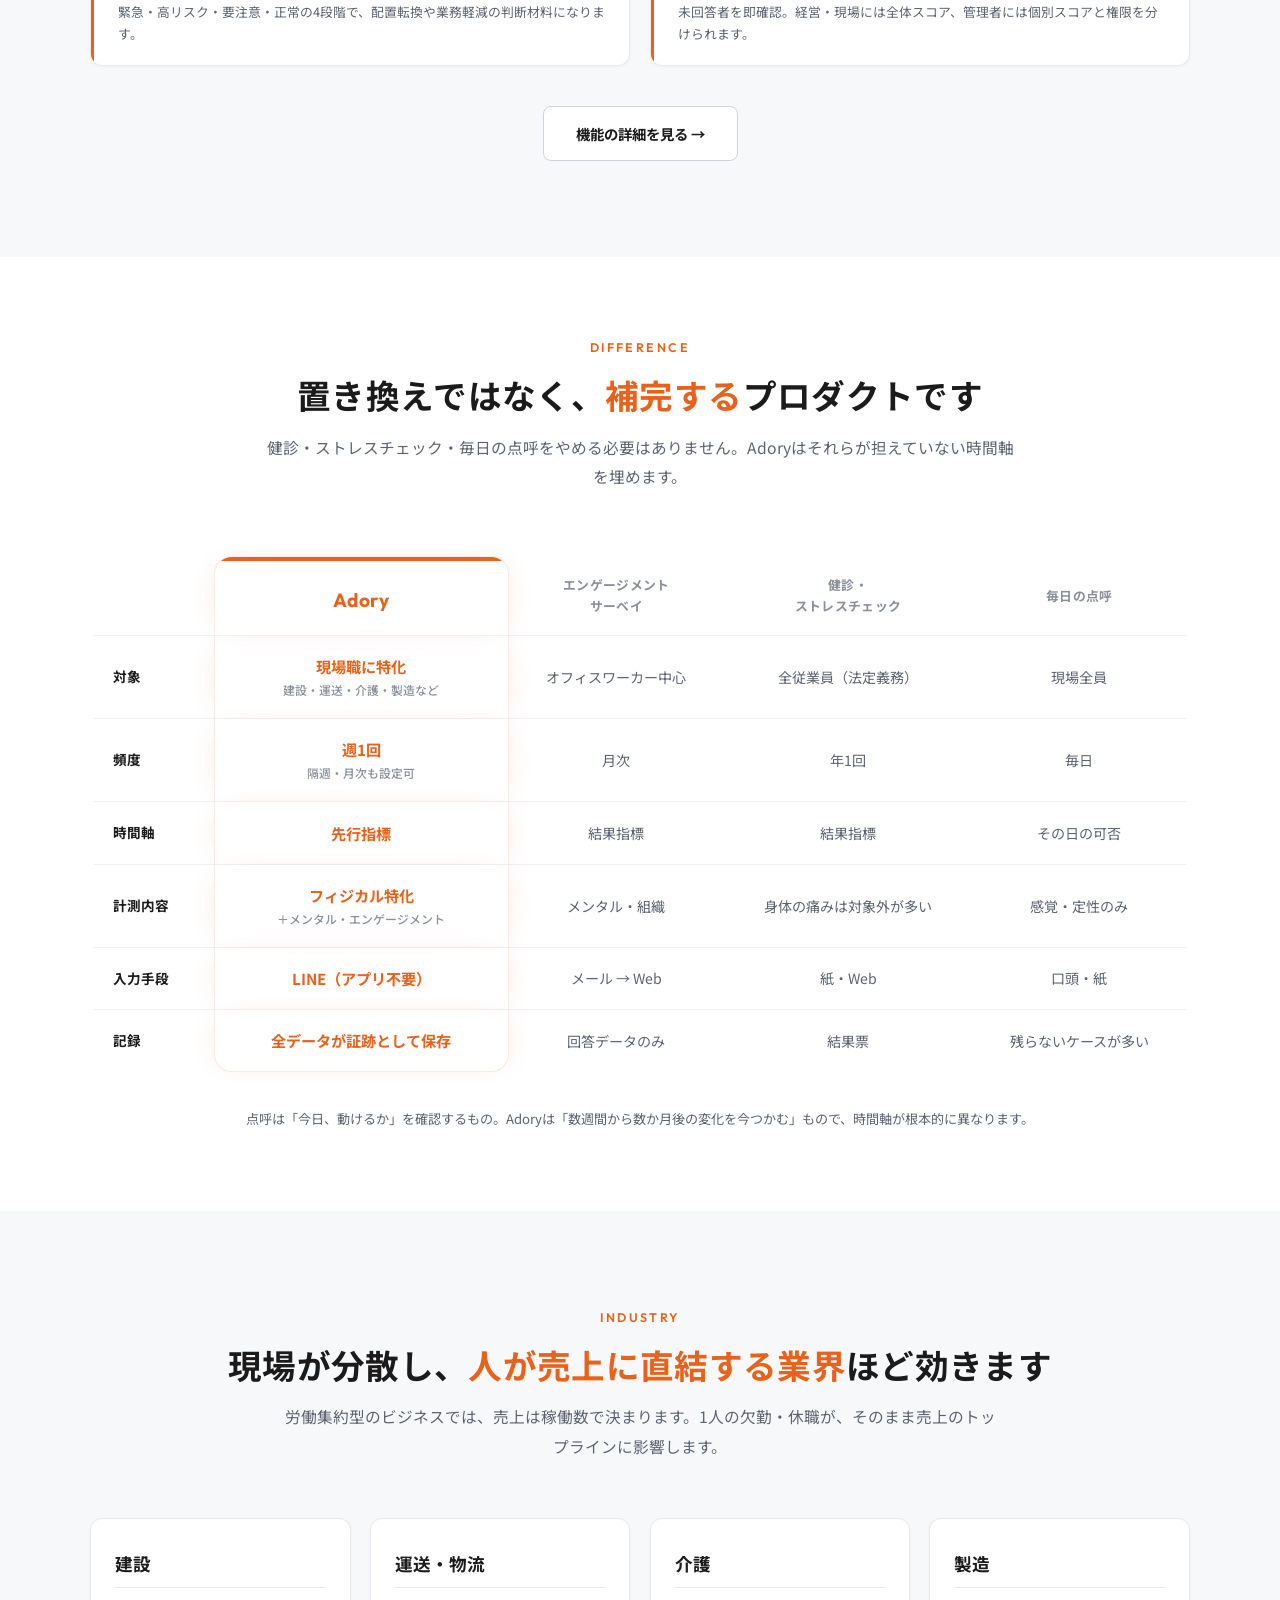
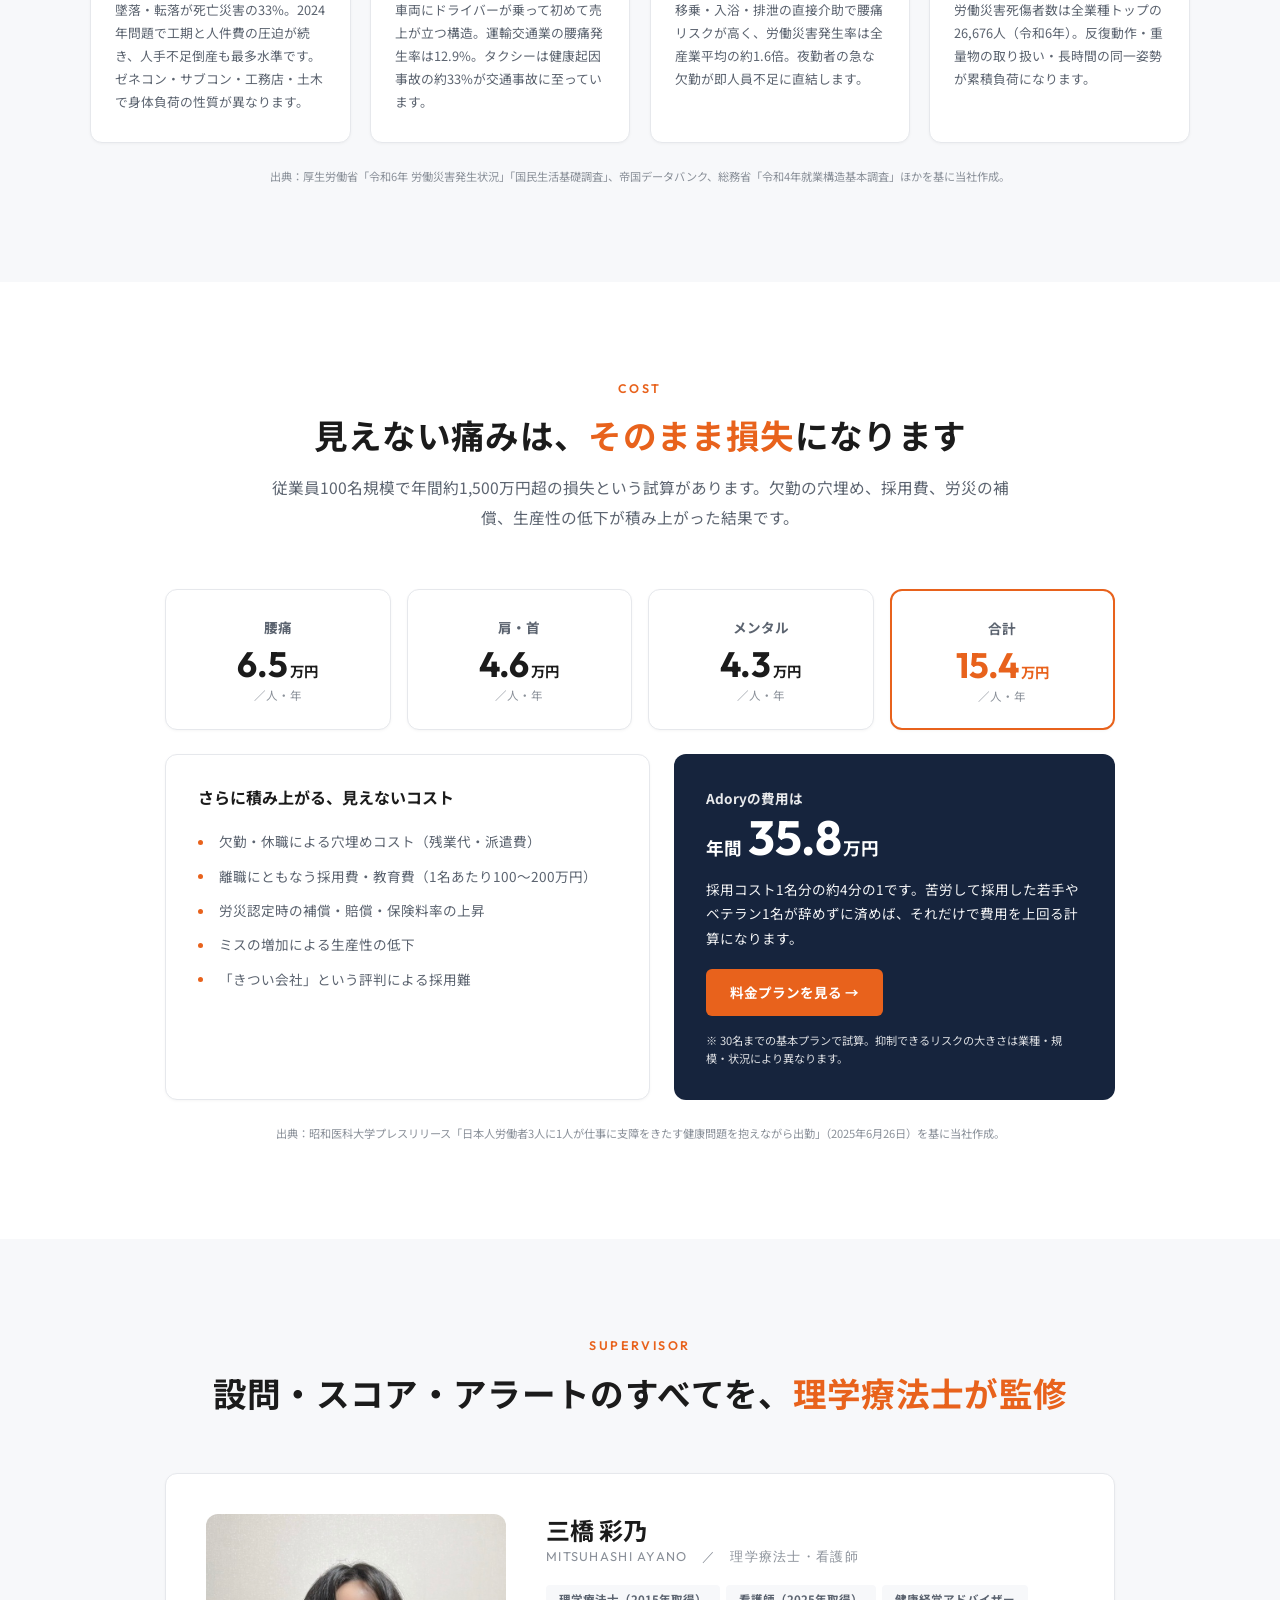
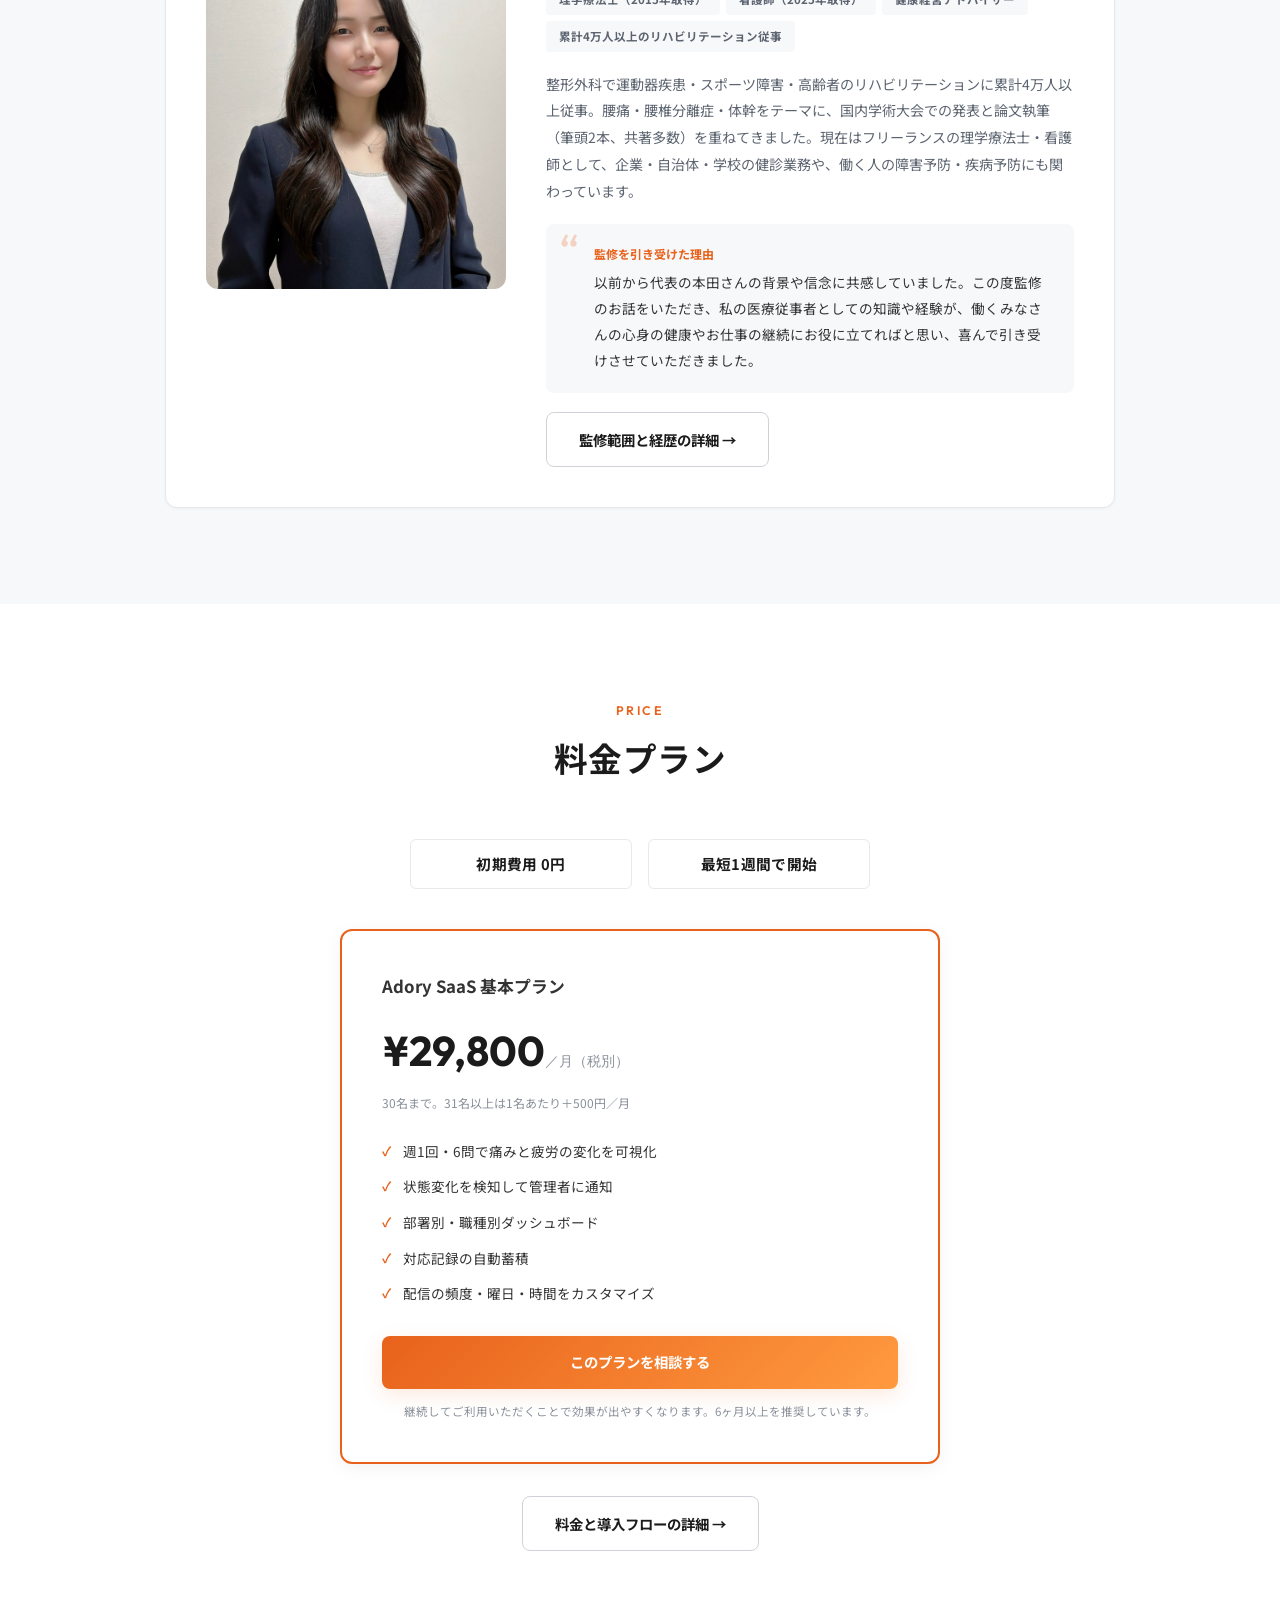
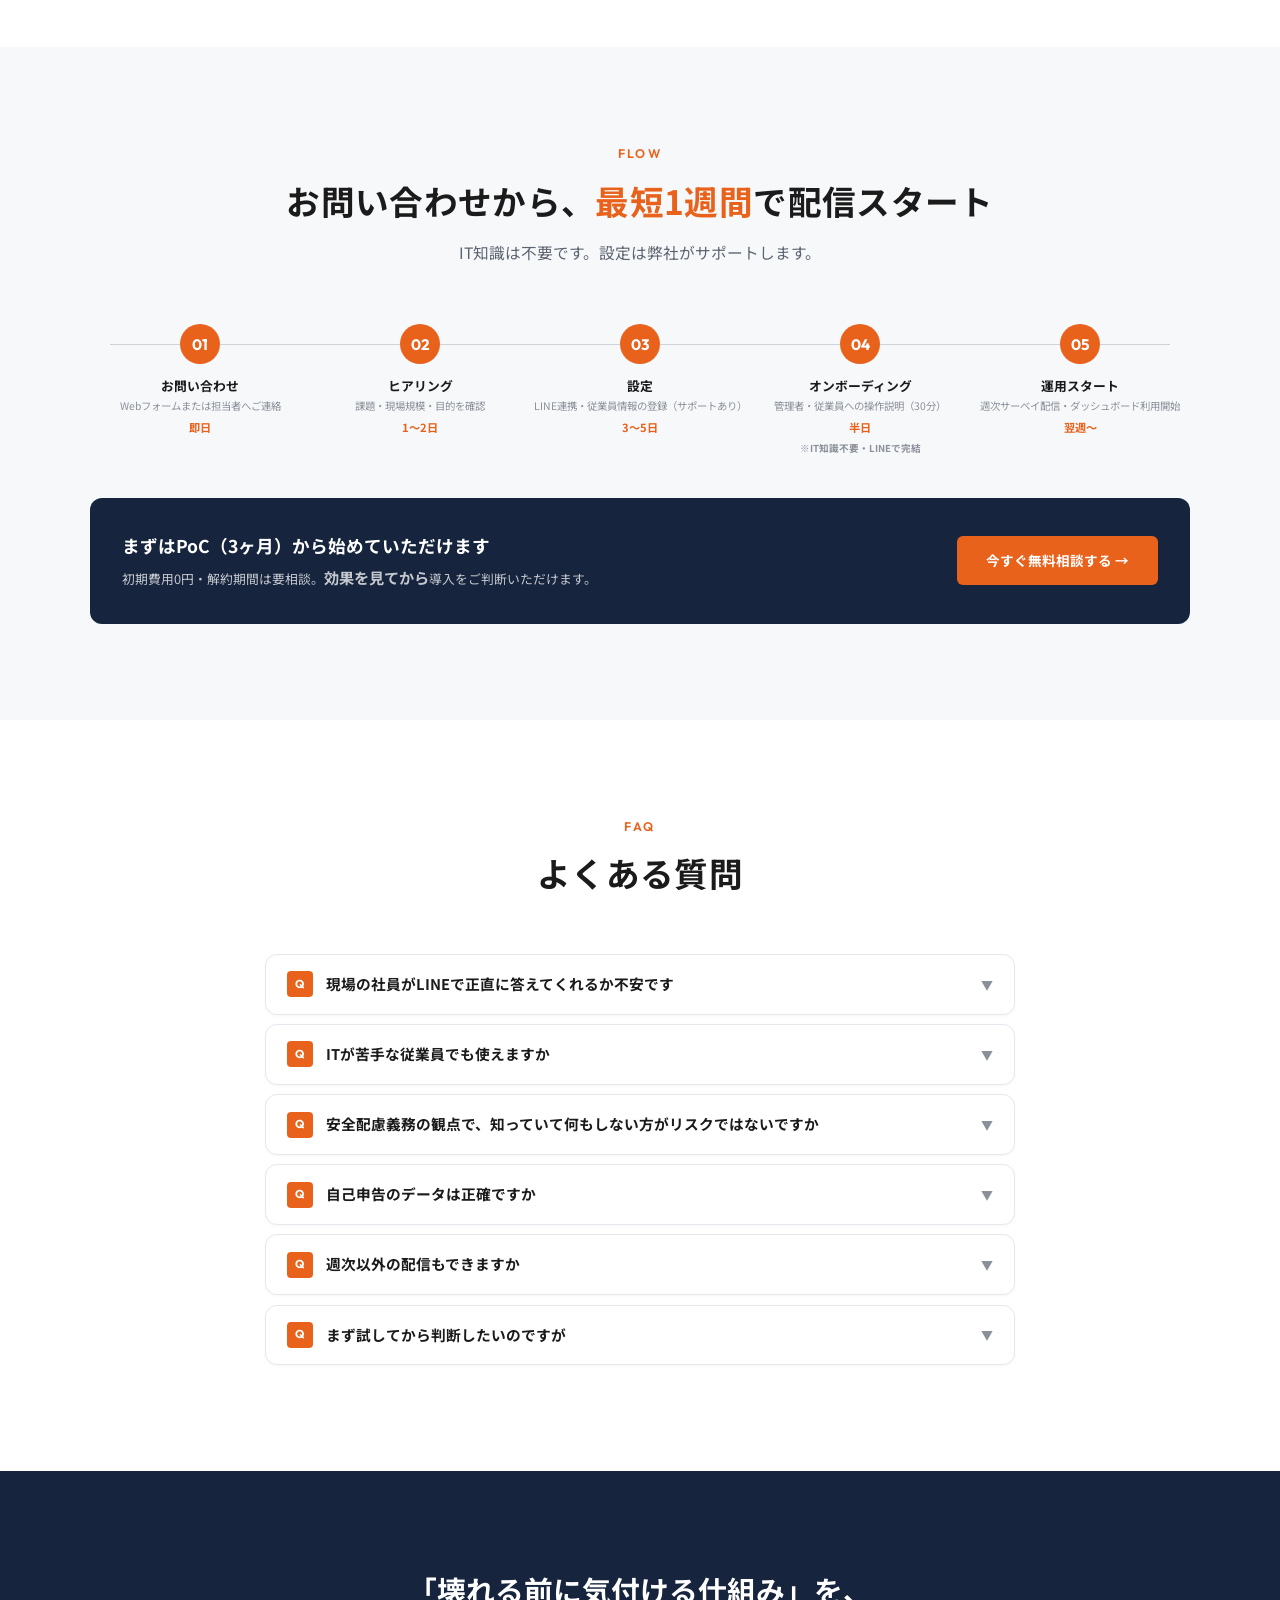
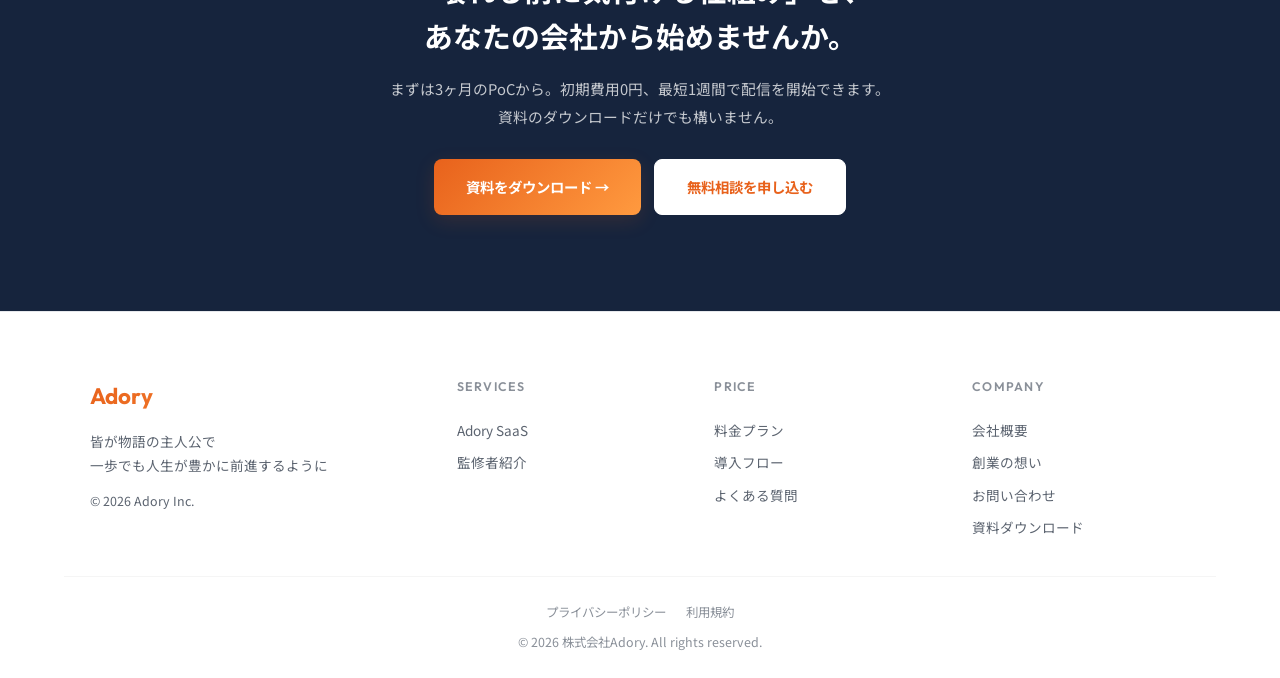
==== commit 4de02656: "Add files via upload" ====
--- a/index.html
+++ b/index.html
@@ -3,11 +3,11 @@
 <head>
   <meta charset="UTF-8">
   <meta name="viewport" content="width=device-width, initial-scale=1.0">
-  <title>Adory | 安全管理型SaaS</title>
-  <meta name="description" content="現場の「痛み」を週1回2分でデータ化。労災・離職の予兆を、早期に把握する安全管理型SaaS「Adory（アドリー）」。建設・運送・物流・介護・製造の現場に特化。">
+  <title>Adory | 安全管理SaaS</title>
+  <meta name="description" content="現場の「コンディション」を週1回データ化。労災・離職の予兆を早期検知し、稼働率・売上を守る安全管理SaaS『Adory（アドリー）』。建設・物流・運送・介護・警備・小売など、身体が資本の現場へ。">
   <link rel="icon" href="favicon.ico">
   <link rel="preconnect" href="https://fonts.googleapis.com"><link rel="preconnect" href="https://fonts.gstatic.com" crossorigin><link href="https://fonts.googleapis.com/css2?family=Noto+Sans+JP:wght@300;400;500;700;900&family=Outfit:wght@300;400;600;700;800&display=swap" rel="stylesheet">
-  <link rel="stylesheet" href="assets/style.css?v=1789133242">
+  <link rel="stylesheet" href="assets/style.css?v=1789479532">
 </head>
 <body class="page-index">
 <button class="stb" id="stb" aria-label="Top">&#8593;</button>
@@ -15,12 +15,12 @@
 <main>
 <section class="hero" id="top"><div class="hero-in">
   <div class="hero-text">
-    <p class="hero-sub2"><span class="ph lbl">安全管理型SaaS</span><span class="ph"><b>Adory</b></span></p>
-    <h1 class="hero-sub1"><span class="line"><span class="ph">現場の「痛み」を</span><span class="ph">週1回2分でデータ化。</span></span><span class="line"><span class="ph"><u class="ul">労災・離職の予兆</u>を、</span><span class="ph">早期に把握する。</span></span></h1>
-    <p class="hero-industry"><span class="ph">建設・運送・物流・介護・製造の</span><span class="ph">現場に特化。</span></p>
+    <h1 class="hero-sub1"><span class="line"><span class="ph">現場の「コンディション」を</span><span class="ph">週1回データ化。</span></span><span class="line"><span class="ph"><u class="ul">労災・離職の予兆</u>を早期検知し、</span><span class="ph">稼働率・売上を守る</span></span></h1>
+    <p class="hero-sub2"><span class="ph lbl">安全管理SaaS</span><span class="ph brand">『<b>Adory</b><span class="yomi">（アドリー）</span>』</span></p>
+    <p class="hero-industry"><span class="ph">建設・物流・運送・介護・警備・小売など、</span><span class="ph">身体が資本の現場へ。</span></p>
     <div class="hero-actions"><a href="contact.html?type=doc" class="btn-p"><span class="full">3分でわかる資料をダウンロード &#8594;</span><span class="short">資料ダウンロード</span></a><a href="contact.html?type=demo" class="btn-s"><span class="full">無料相談を申し込む</span><span class="short">無料相談</span></a></div>
     <div class="hero-strip"><span>初期費用0円</span><span>月額29,800円（30名まで）</span><span>最短1週間で配信開始</span></div>
-    <p class="hero-tagline"><span class="ph">LINEで週1回6問に答えるだけで、</span><span class="ph">身体の痛み・疲労・睡眠・ストレスの変化をスコア化し、</span><br class="pc"><span class="ph">管理者が動くべき部署と人数を可視化します。</span><span class="ph">設問・スコアロジック・アラートロジックは理学療法士監修。</span></p>
+    <p class="hero-tagline"><span class="ph">現場任せ・属人化しがちな体調管理（コンディション）を、</span><span class="ph">LINEで週1回2分で本社にデータ集約。</span><br class="pc"><span class="ph">稼働率と売上が悪化する前に</span><span class="ph">手を打てる仕組みを提供します。</span></p>
     <p class="hero-note">アプリのダウンロード・PC・パスワードは不要です。</p>
   </div>
   <div class="hero-visual"><img class="hero-mock" src="images/hero-mock.png" alt="Adoryの管理ダッシュボードとLINEの週次サーベイ画面"></div>
@@ -210,6 +210,6 @@
   </div>
   <div class="ft-bot"><div class="ft-bot-l"><a href="privacy.html">プライバシーポリシー</a><a href="terms.html">利用規約</a></div><p>&#169; 2026 株式会社Adory. All rights reserved.</p></div>
 </footer>
-<script src="assets/site.js?v=1789133242"></script>
+<script src="assets/site.js?v=1789479532"></script>
 </body>
 </html>
--- a/assets/style.css
+++ b/assets/style.css
@@ -52,14 +52,15 @@
 .hero{min-height:auto;display:flex;align-items:center;background:var(--navy);color:#fff;padding-top:64px;padding-bottom:0;position:relative;overflow:hidden}
 .hero::before{content:'';position:absolute;inset:0;background:radial-gradient(900px 500px at 85% 20%,rgba(232,98,28,.22),transparent 60%),radial-gradient(700px 400px at 10% 90%,rgba(255,255,255,.06),transparent 60%);pointer-events:none}
 .hero-in{position:relative;z-index:2;max-width:1180px;width:100%;margin:0 auto;padding:4.5rem 5% 4rem;display:flex;align-items:flex-start;gap:2rem}
-.hero-text{flex:0 0 48%;min-width:0}
-.hero-sub2{font-size:clamp(1.15rem,1.7vw,1.5rem);white-space:nowrap;font-weight:700;margin:0 0 1.6rem;animation:fadeIn .6s .1s both;letter-spacing:.02em;line-height:1.2;text-align:center;display:flex;align-items:baseline;justify-content:center;gap:.7rem}
+.hero-text{flex:0 0 50%;min-width:0}
+.hero-sub2{font-size:clamp(1.05rem,1.5vw,1.3rem);white-space:nowrap;font-weight:700;margin:.2rem 0 1.4rem;animation:fadeIn .6s .3s both;letter-spacing:.02em;line-height:1.2;display:flex;align-items:baseline;justify-content:flex-start;gap:.6rem;color:#fff}
+.hero-sub2 .brand{font-weight:400}.hero-sub2 .yomi{font-size:.8em;font-weight:500;margin-left:.15em}
 .hero-sub2 .lbl{background:linear-gradient(90deg,#FFB067,#FF7A2F);-webkit-background-clip:text;-webkit-text-fill-color:transparent;background-clip:text}
-.hero-sub2 b{color:#fff;font-weight:700;font-family:'Helvetica Neue',Helvetica,Arial,sans-serif;font-size:2.2em;letter-spacing:-.01em;line-height:1}
+.hero-sub2 b{color:#fff;font-weight:700;font-family:'Helvetica Neue',Helvetica,Arial,sans-serif;font-size:2em;letter-spacing:-.01em;line-height:1;margin:0 .05em}
 .ul{text-decoration:none;border-bottom:3px solid var(--orange);padding-bottom:.05em}
-.hero-sub1{font-size:clamp(1.45rem,2.35vw,1.9rem);font-weight:700;color:#fff;margin-bottom:1rem;animation:fadeIn .6s .2s both;line-height:1.55;letter-spacing:.01em}
+.hero-sub1{font-size:clamp(1.2rem,1.45vw,1.35rem);font-weight:700;color:#fff;margin:.3rem 0 1rem;animation:fadeIn .6s .2s both;line-height:1.55;letter-spacing:.01em}
 .hero-sub1 .line{display:block;white-space:nowrap}
-.hero-industry{font-size:1rem;color:#fff;font-weight:700;margin-bottom:1.6rem;animation:fadeIn .6s .35s both}
+.hero-industry{font-size:.98rem;color:#fff;font-weight:700;margin-bottom:1.5rem;animation:fadeIn .6s .35s both;line-height:1.7}
 .hero-actions{display:flex;flex-wrap:nowrap;gap:.8rem;animation:fadeIn .6s .5s both}
 .hero-actions a{white-space:nowrap;padding:.95rem 1.6rem}
 .hero .btn-s{background:#fff;color:var(--red);border-color:#fff}.hero .btn-s:hover{background:#f3f4f6}
@@ -67,8 +68,8 @@
 .hero-strip span{font-size:.78rem;font-weight:700;color:#fff;padding:.2rem .9rem;border-left:1px solid rgba(255,255,255,.3);white-space:nowrap}.hero-strip span:first-child{border-left:none;padding-left:0}
 .hero-tagline{font-size:.9rem;color:rgba(255,255,255,.8);margin-top:1.6rem;animation:fadeIn .6s .55s both;line-height:1.9;width:165%;max-width:none;position:relative;z-index:3}
 .hero-note{font-size:.72rem;color:rgba(255,255,255,.55);margin-top:.5rem;animation:fadeIn .6s .65s both}
-.hero-visual{flex:1;min-width:0;animation:fadeIn .8s .3s both;margin-right:-1%;display:flex;align-items:flex-start;justify-content:flex-end;margin-top:1.6rem;padding-left:2.5rem}
-.hero-mock{width:100%;max-width:680px;height:auto;display:block;filter:drop-shadow(0 30px 50px rgba(0,0,0,.35))}
+.hero-visual{flex:1;min-width:0;animation:fadeIn .8s .3s both;margin-right:-3%;display:flex;align-items:flex-start;justify-content:flex-end;margin-top:.6rem;padding-left:1.2rem}
+.hero-mock{width:100%;max-width:800px;height:auto;display:block;filter:drop-shadow(0 30px 50px rgba(0,0,0,.35))}
 
 /* 週次サーベイから対応順位まで（5ステップ帯） */
 .steps5{background:var(--bg);padding:2.5rem 5%}
@@ -605,7 +606,7 @@
 
 }
 @media(max-width:480px){
-  .hero-sub1{font-size:1.3rem}.hero-sub2{font-size:1.05rem;white-space:normal;flex-wrap:wrap}.hero-visual{margin-right:0;padding-left:0}.hero-actions{flex-direction:row;gap:.6rem}.hero-actions a{flex:1;justify-content:center;padding:.85rem .4rem;font-size:.85rem;white-space:nowrap}.full{display:none}.short{display:inline}.btn-row{gap:.6rem}.btn-row a{flex:1;justify-content:center;padding:.85rem .5rem;font-size:.85rem;white-space:nowrap}.hero-strip{justify-content:center;gap:.3rem .6rem}.hero-strip span{border-left:none;padding:0}.hero-strip span+span::before{content:"／";margin-right:.6rem;color:#cfd3d9}.cta h2{font-size:1.3rem}.hero-sub2{font-size:1.1rem}
+  .hero-sub1{font-size:1.3rem}.hero-sub2{font-size:1rem;white-space:normal;flex-wrap:wrap;justify-content:center}.hero-visual{margin-right:0;padding-left:0}.hero-actions{flex-direction:row;gap:.6rem}.hero-actions a{flex:1;justify-content:center;padding:.85rem .4rem;font-size:.85rem;white-space:nowrap}.full{display:none}.short{display:inline}.btn-row{gap:.6rem}.btn-row a{flex:1;justify-content:center;padding:.85rem .5rem;font-size:.85rem;white-space:nowrap}.hero-strip{justify-content:center;gap:.3rem .6rem}.hero-strip span{border-left:none;padding:0}.hero-strip span+span::before{content:"／";margin-right:.6rem;color:#cfd3d9}.cta h2{font-size:1.3rem}.hero-sub2{font-size:1.1rem}
   .act-grid{grid-template-columns:1fr}.prob-grid{gap:1rem}.act-flow{gap:.3rem}.act-pill{font-size:.85rem;padding:.4rem 1rem}.diff-card .dc-icon{width:120px;height:120px}.sol-card .illust{width:140px;height:140px}
   .steps5-grid,.ind-grid,.cycle-grid{grid-template-columns:1fr}.vision .hero-title{font-size:1.3rem}.thank-card{padding:2rem 1.3rem}
 }
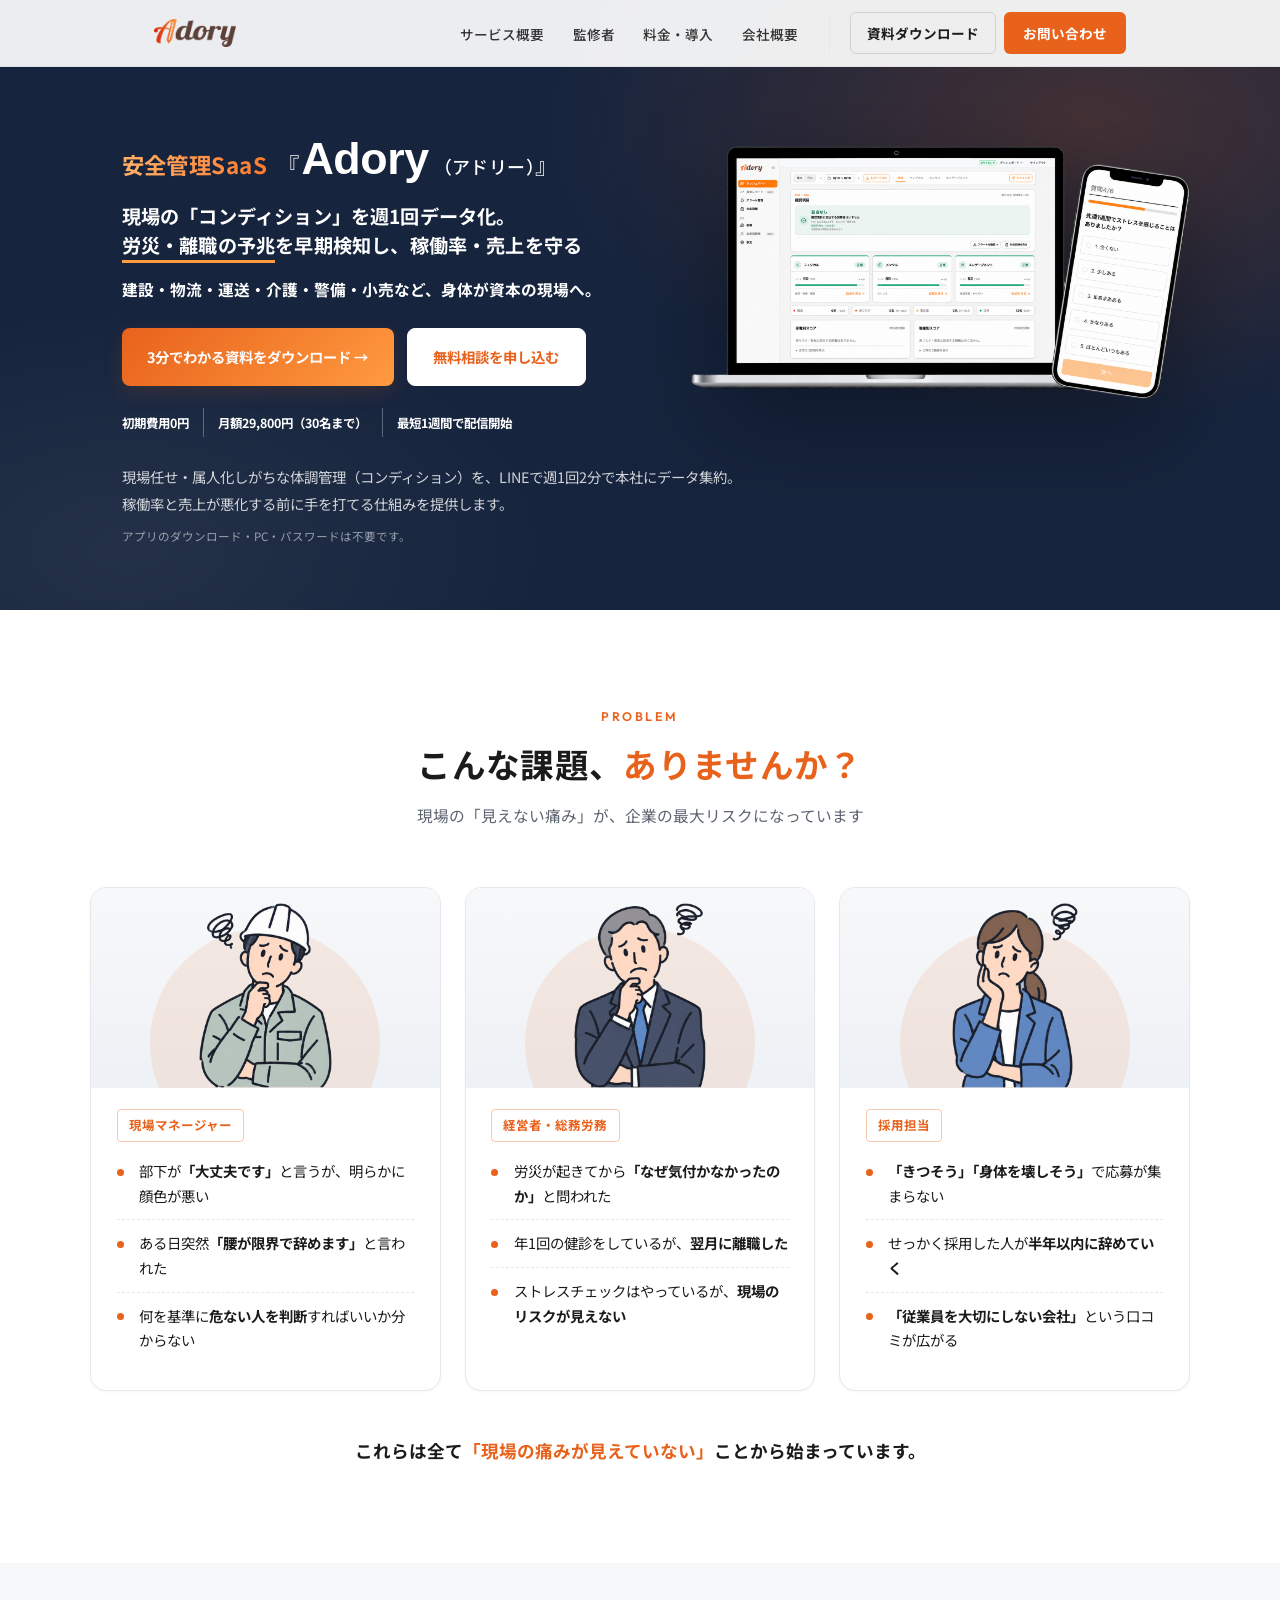
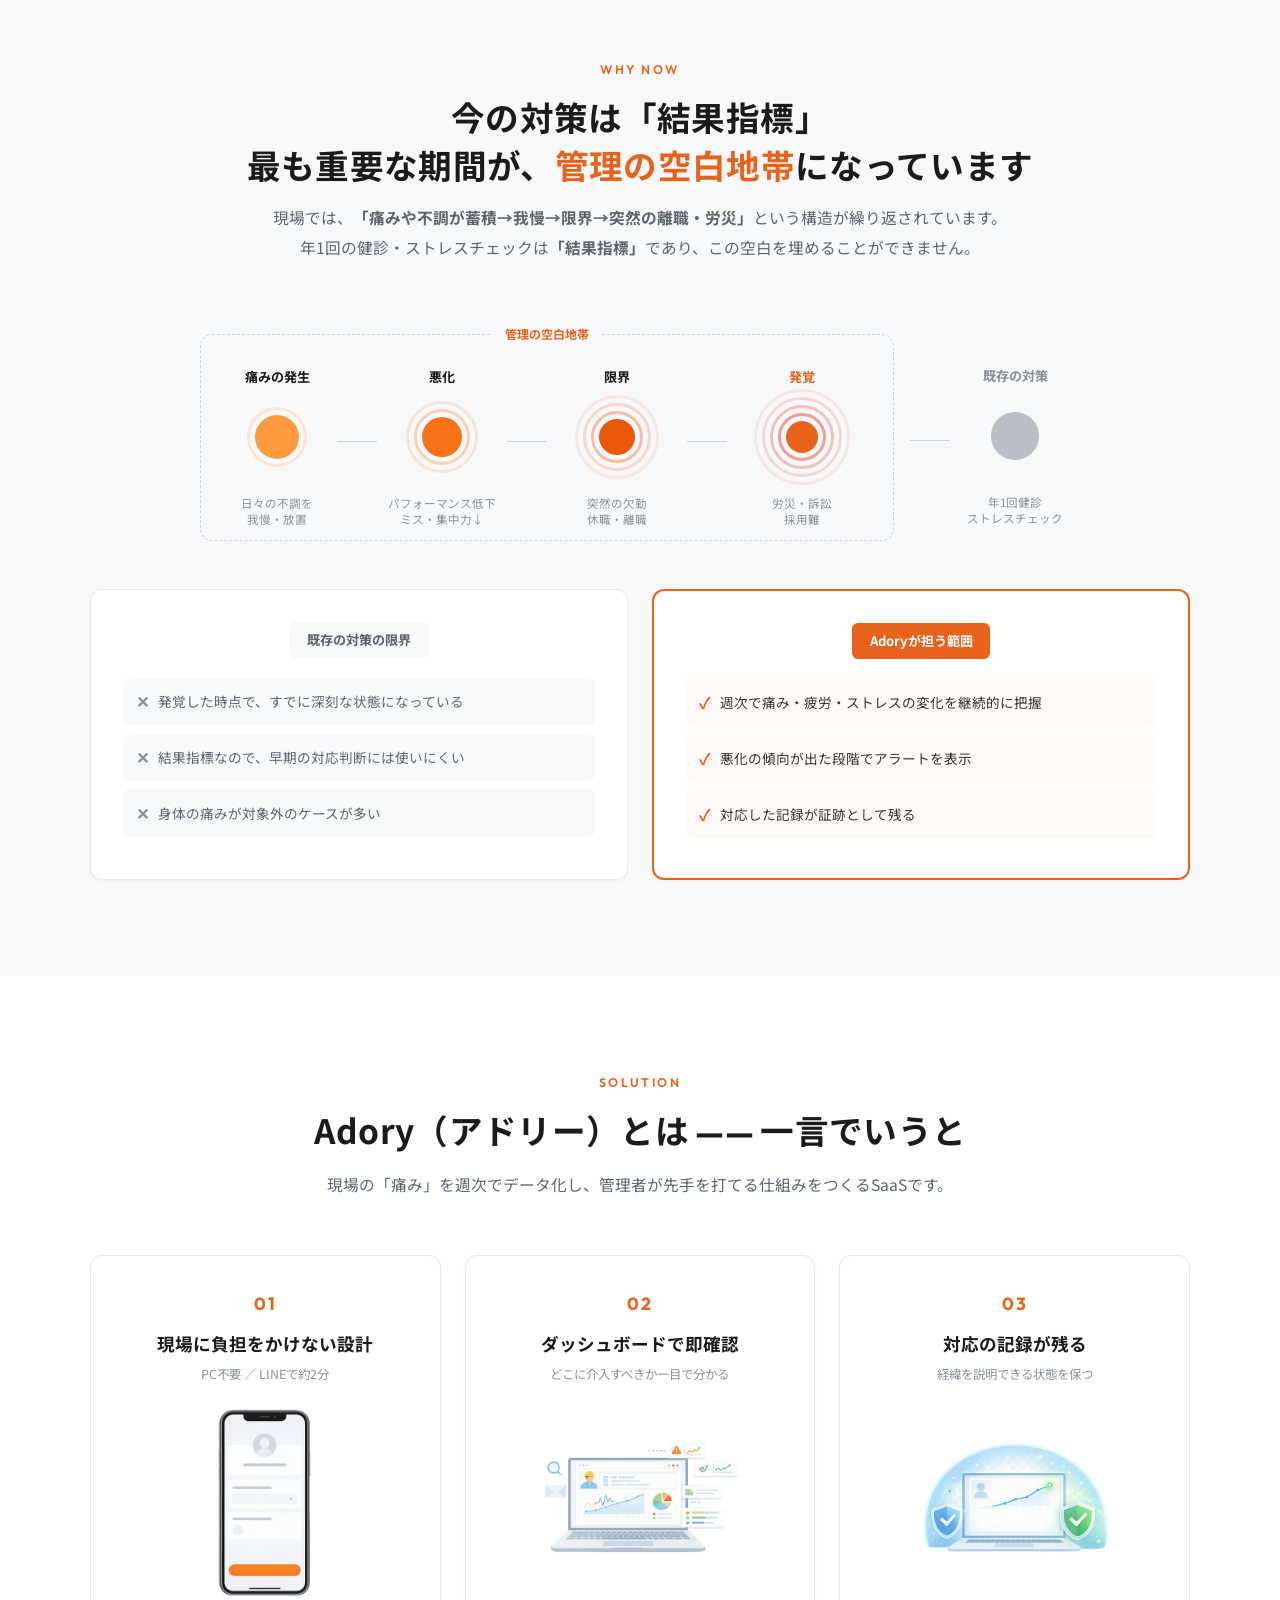
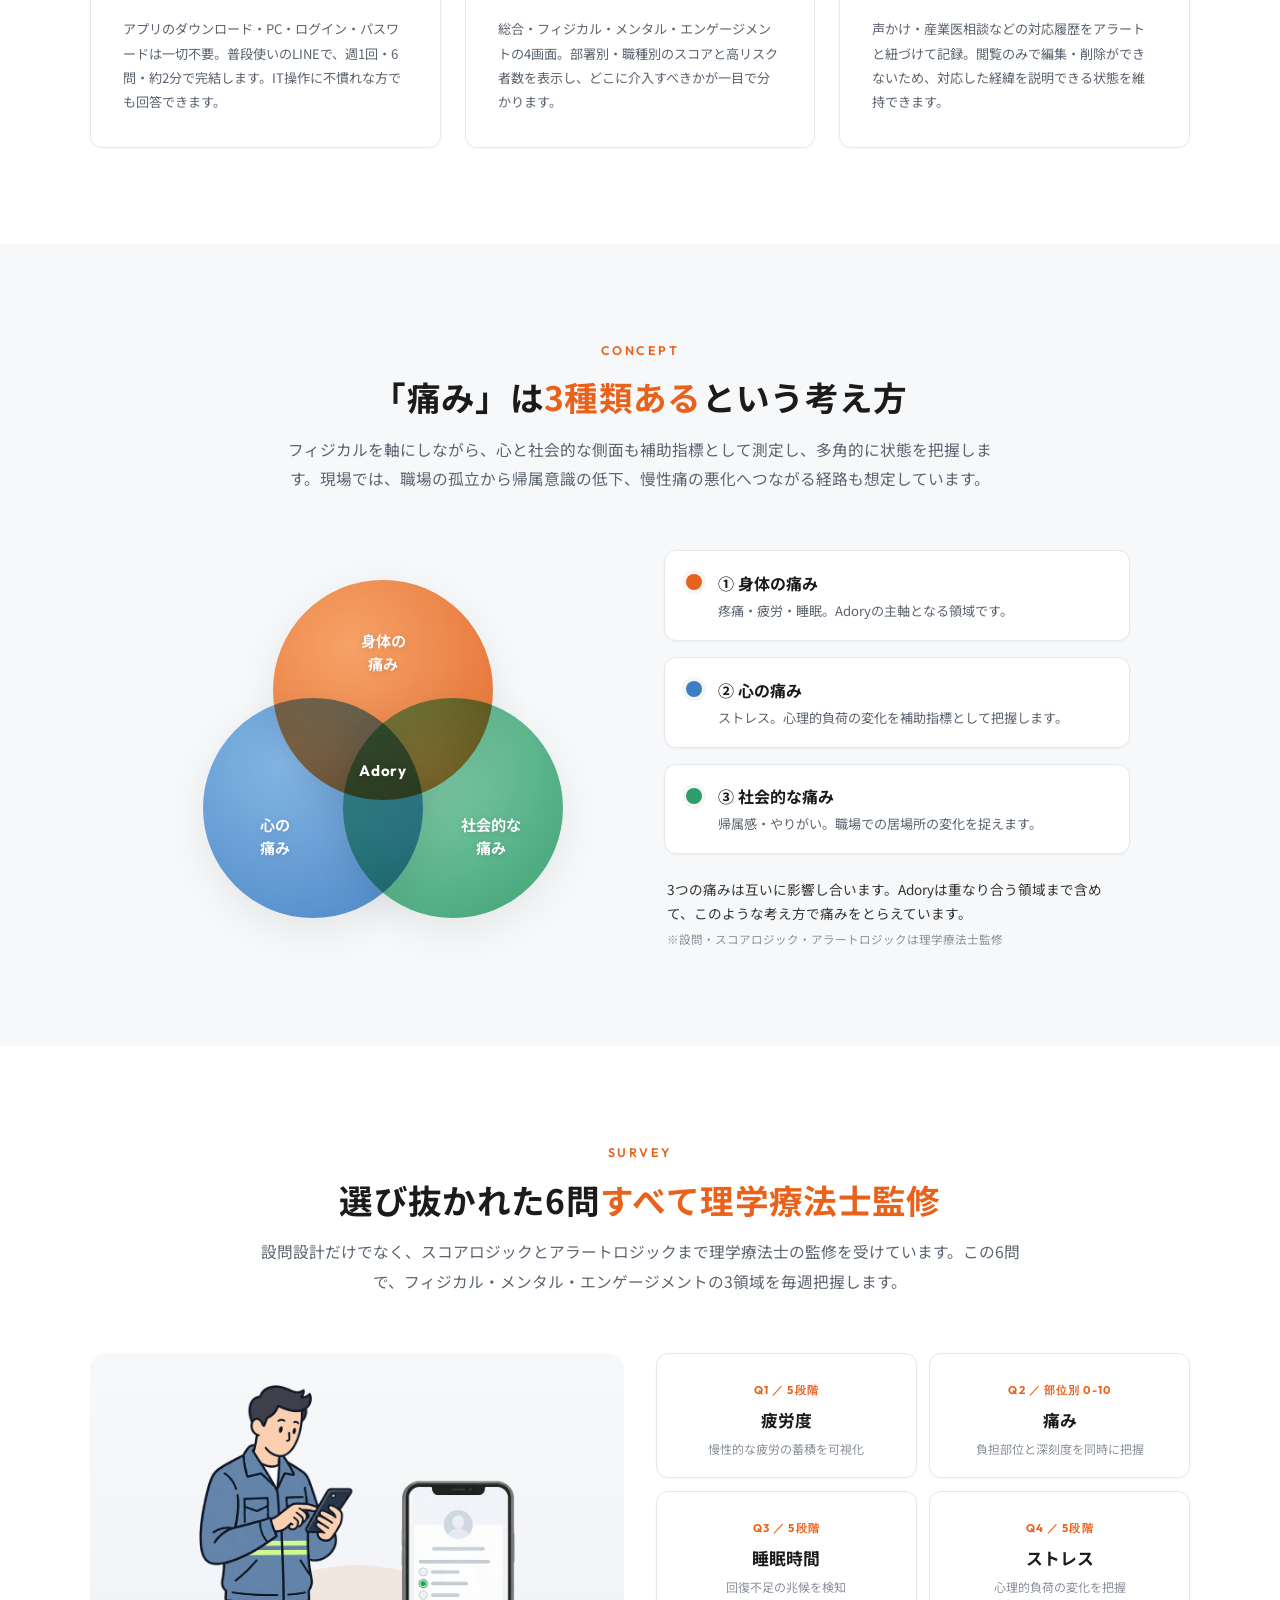
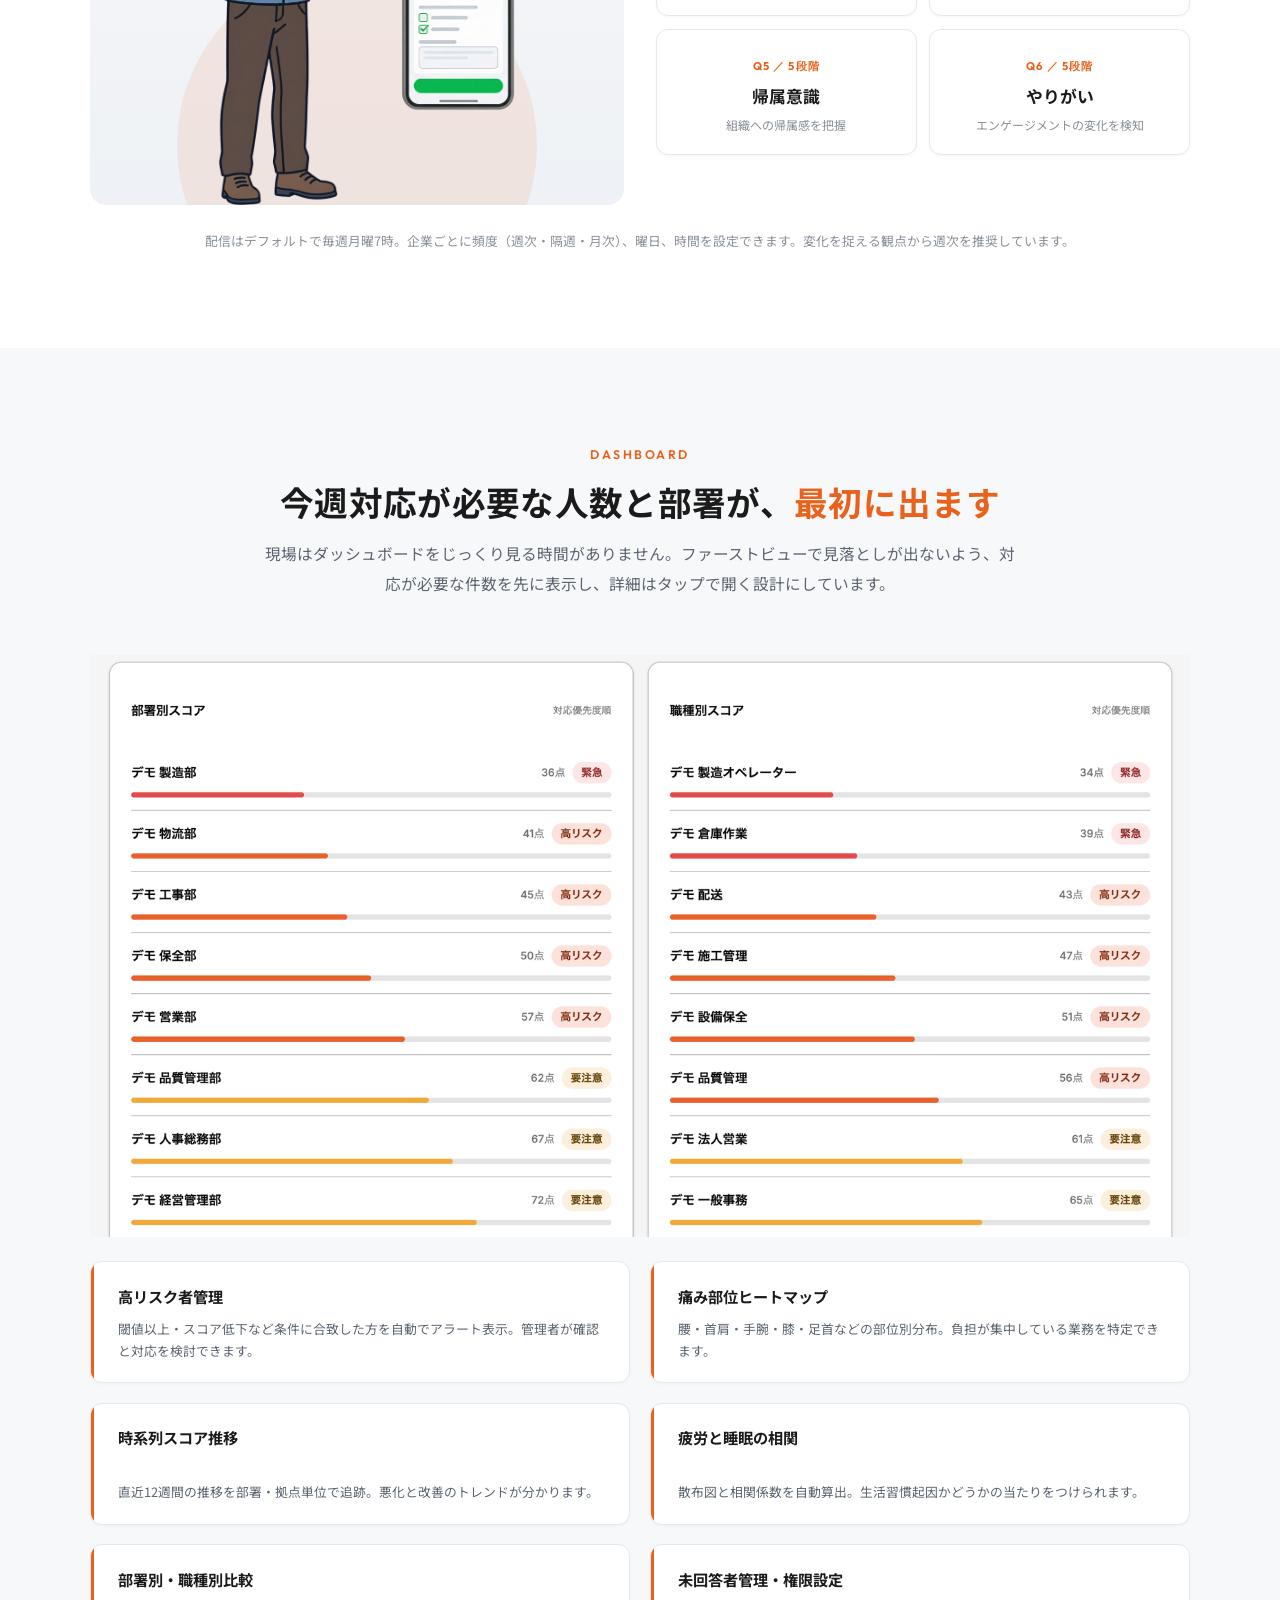
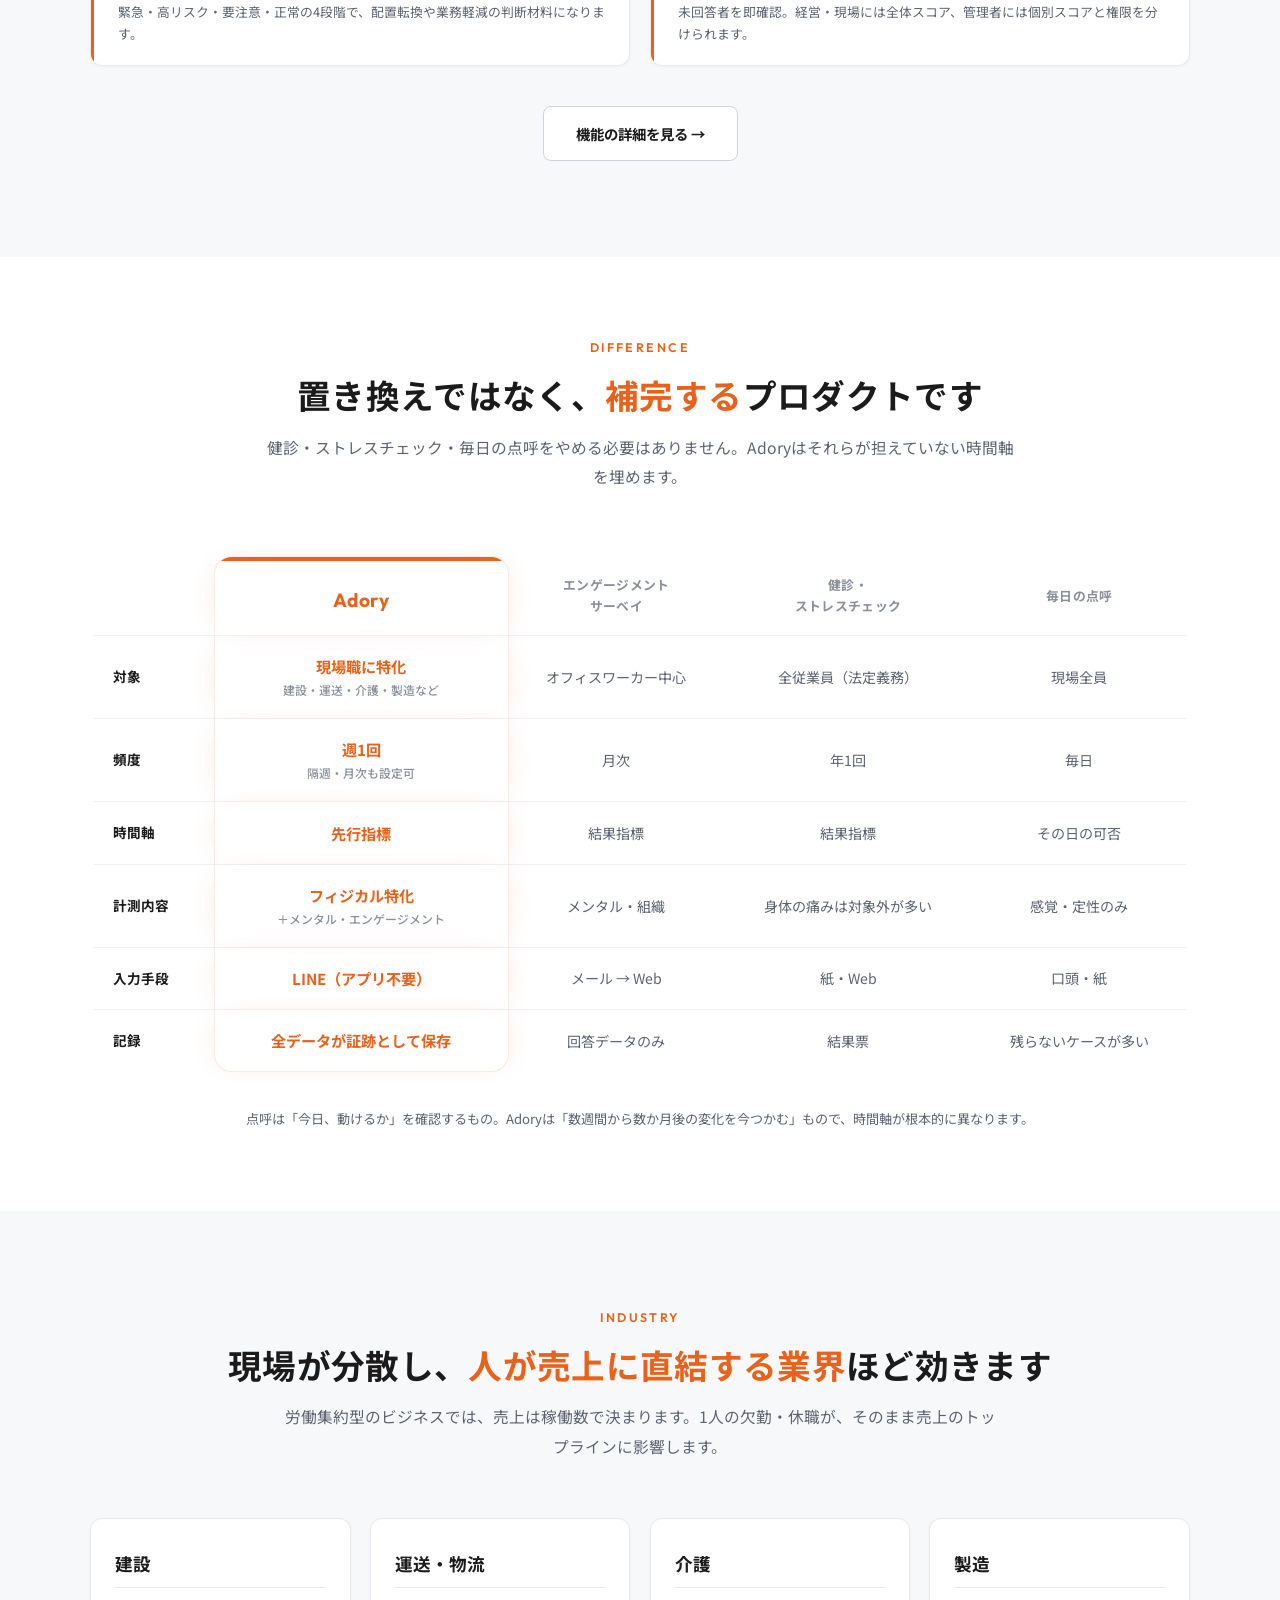
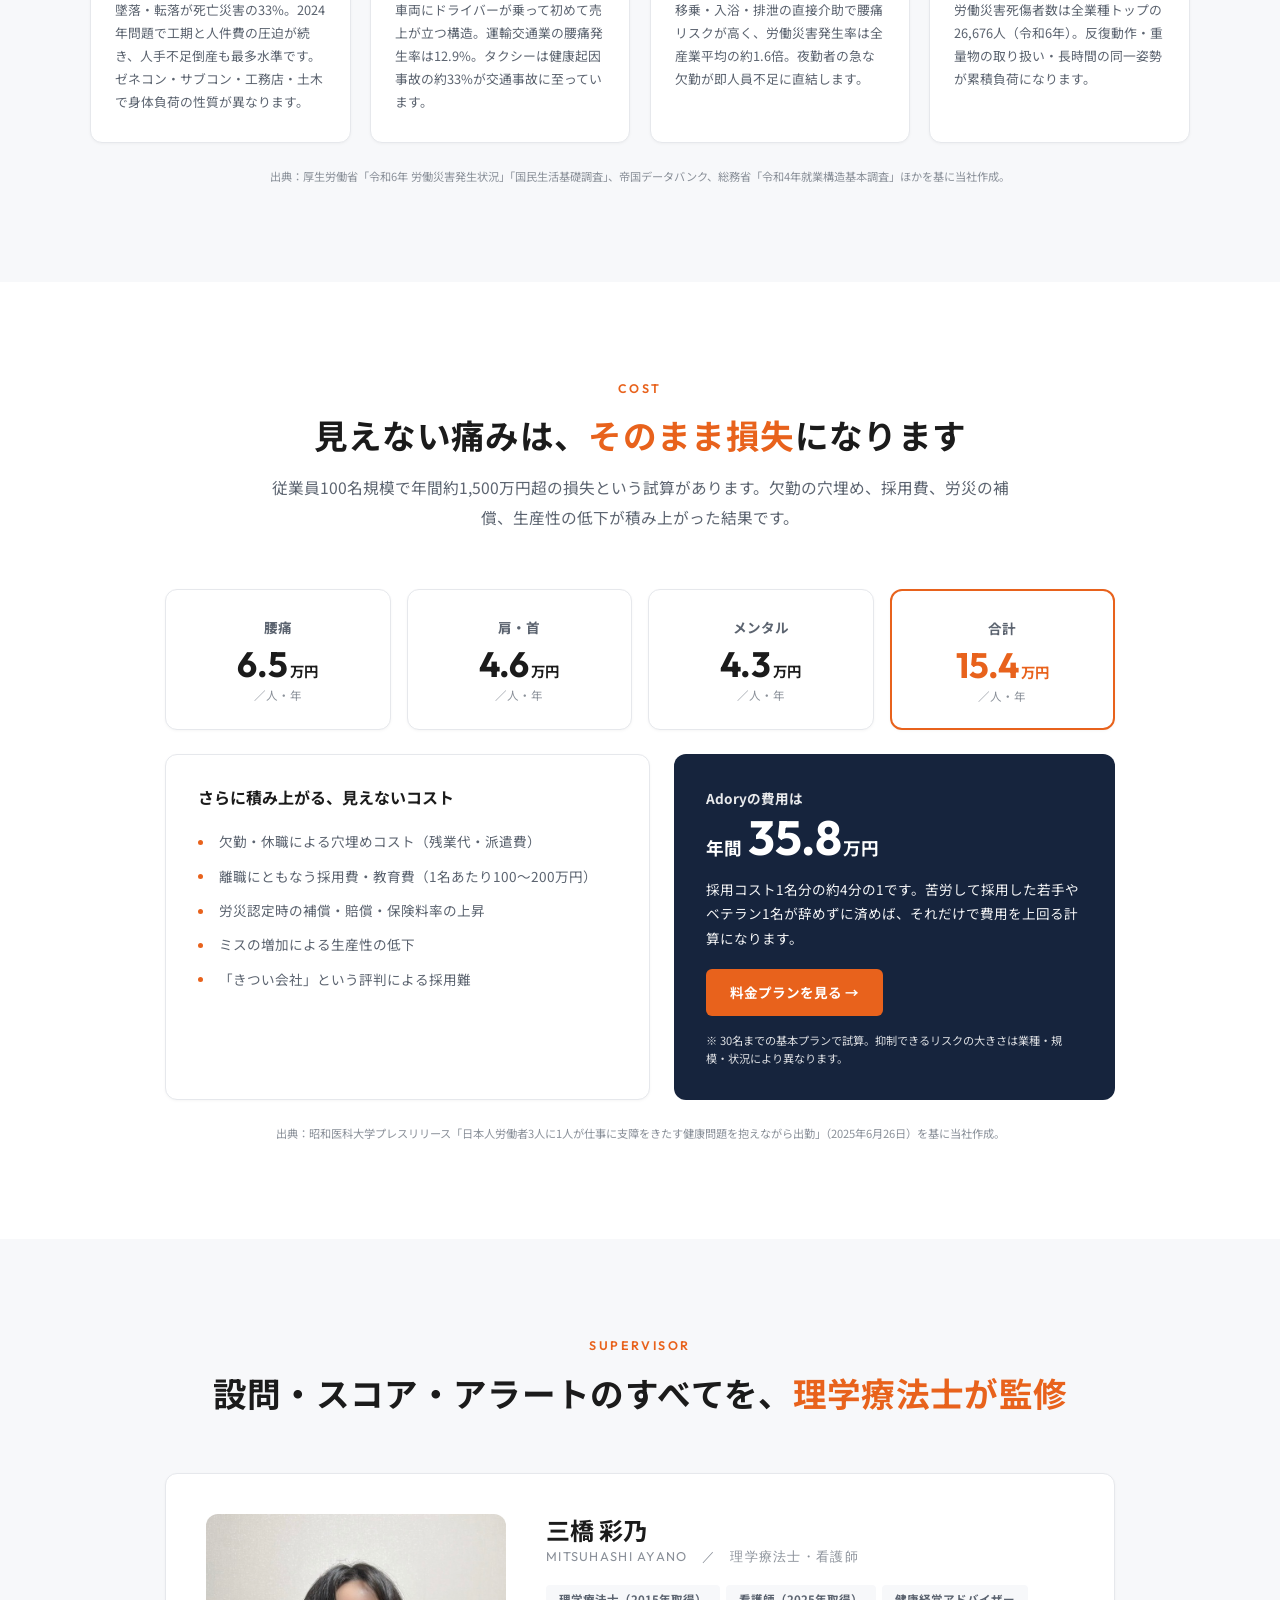
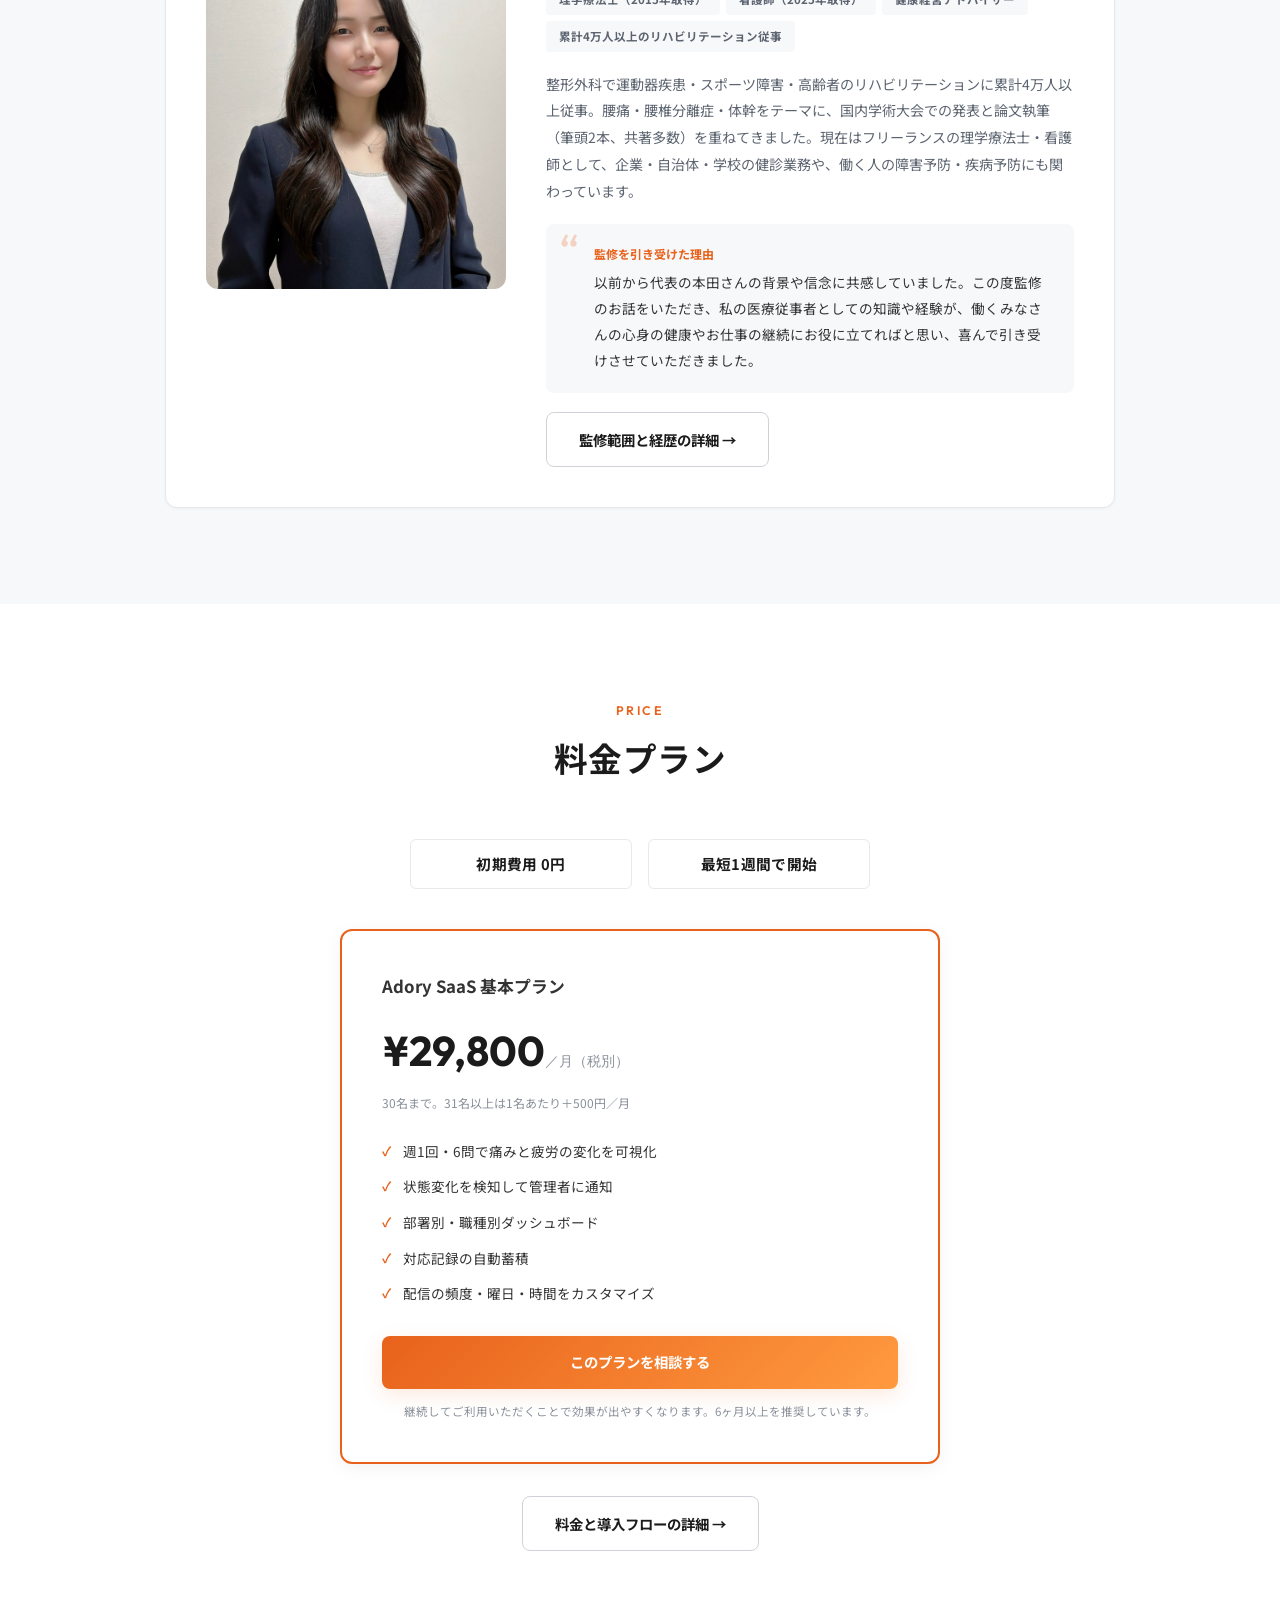
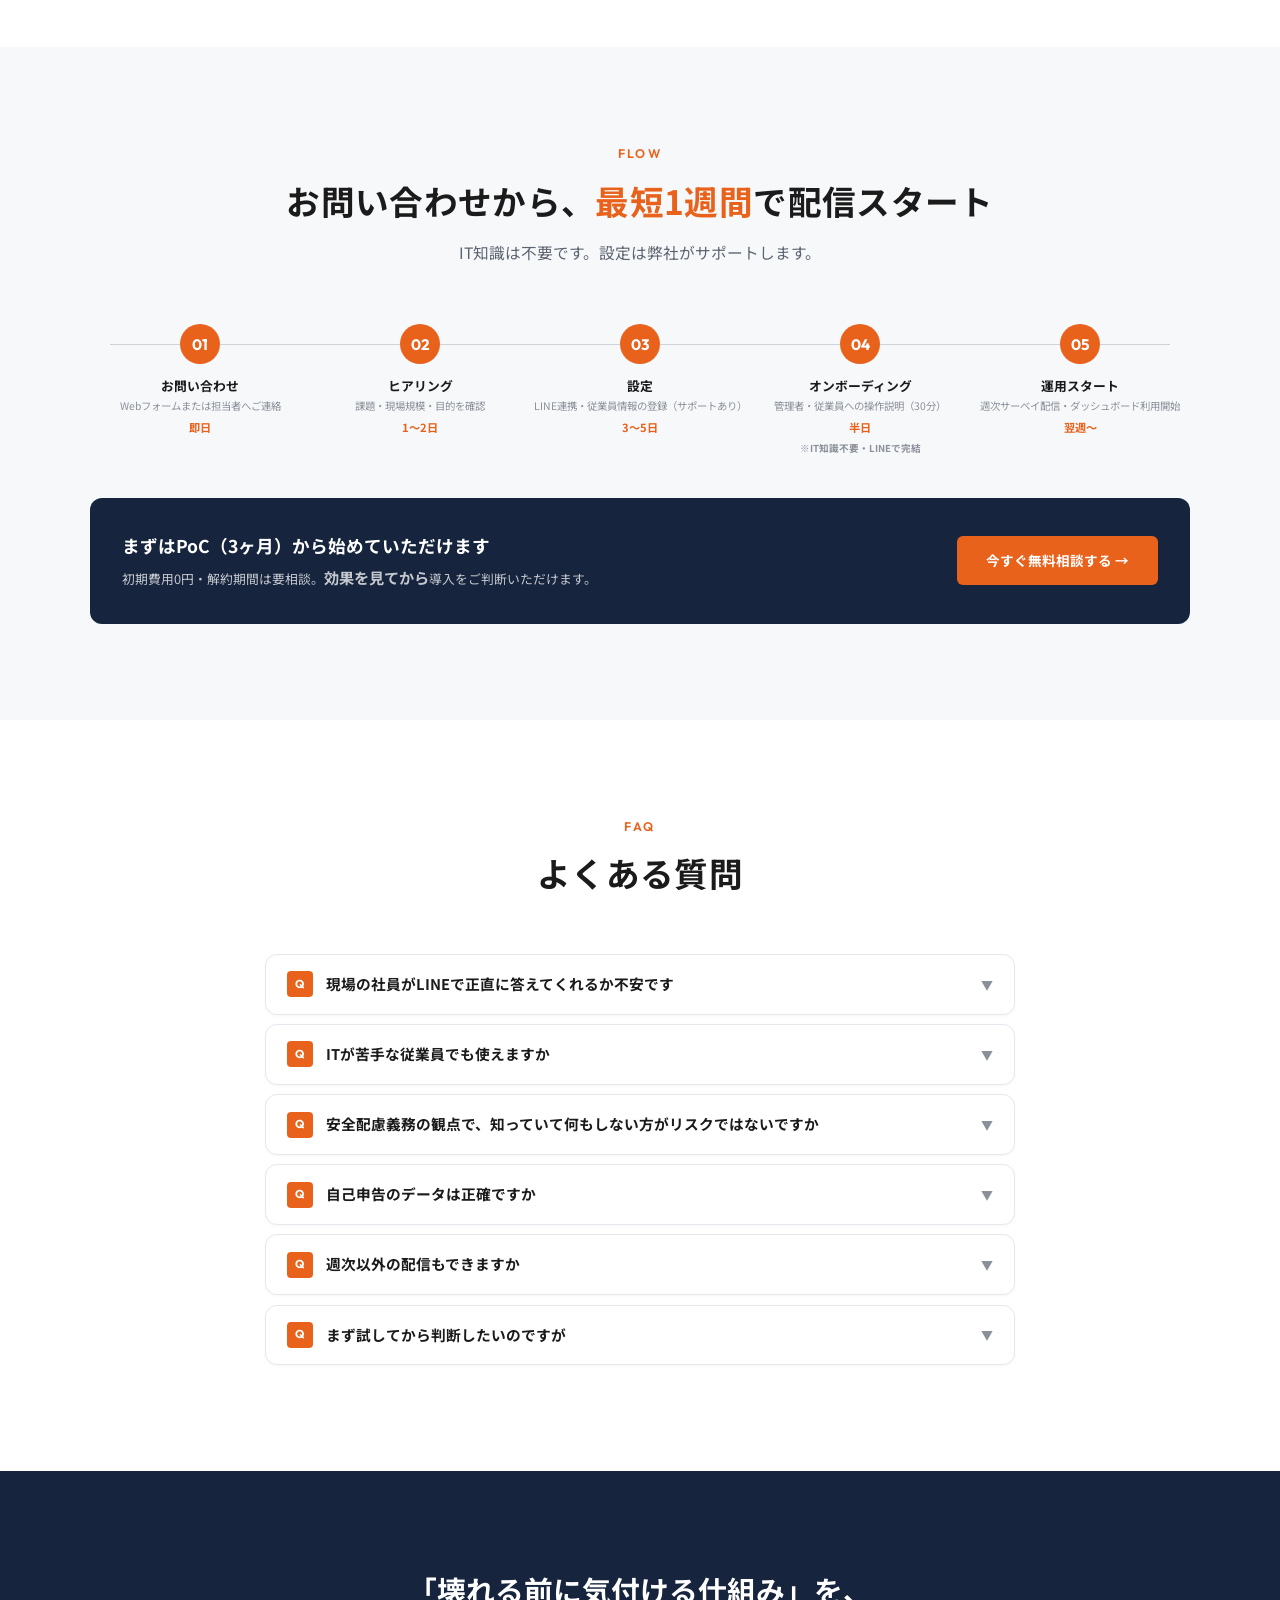
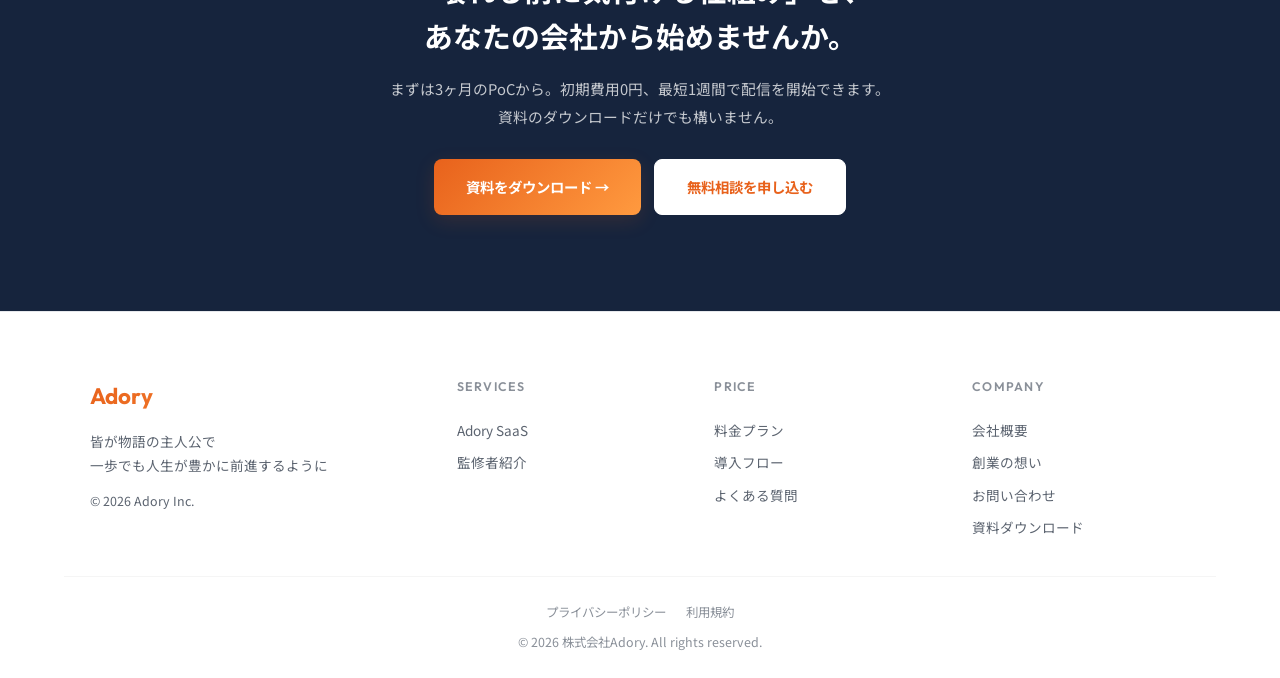
==== commit e004eff4: "Add files via upload" ====
--- a/index.html
+++ b/index.html
@@ -7,7 +7,7 @@
   <meta name="description" content="現場の「コンディション」を週1回データ化。労災・離職の予兆を早期検知し、稼働率・売上を守る安全管理SaaS『Adory（アドリー）』。建設・物流・運送・介護・警備・小売など、身体が資本の現場へ。">
   <link rel="icon" href="favicon.ico">
   <link rel="preconnect" href="https://fonts.googleapis.com"><link rel="preconnect" href="https://fonts.gstatic.com" crossorigin><link href="https://fonts.googleapis.com/css2?family=Noto+Sans+JP:wght@300;400;500;700;900&family=Outfit:wght@300;400;600;700;800&display=swap" rel="stylesheet">
-  <link rel="stylesheet" href="assets/style.css?v=1789479532">
+  <link rel="stylesheet" href="assets/style.css?v=1789480853">
 </head>
 <body class="page-index">
 <button class="stb" id="stb" aria-label="Top">&#8593;</button>
@@ -15,8 +15,8 @@
 <main>
 <section class="hero" id="top"><div class="hero-in">
   <div class="hero-text">
+    <p class="hero-sub2"><span class="ph lbl">安全管理SaaS</span><span class="ph brand">『<b>Adory</b><span class="yomi">（アドリー）</span>』</span></p>
     <h1 class="hero-sub1"><span class="line"><span class="ph">現場の「コンディション」を</span><span class="ph">週1回データ化。</span></span><span class="line"><span class="ph"><u class="ul">労災・離職の予兆</u>を早期検知し、</span><span class="ph">稼働率・売上を守る</span></span></h1>
-    <p class="hero-sub2"><span class="ph lbl">安全管理SaaS</span><span class="ph brand">『<b>Adory</b><span class="yomi">（アドリー）</span>』</span></p>
     <p class="hero-industry"><span class="ph">建設・物流・運送・介護・警備・小売など、</span><span class="ph">身体が資本の現場へ。</span></p>
     <div class="hero-actions"><a href="contact.html?type=doc" class="btn-p"><span class="full">3分でわかる資料をダウンロード &#8594;</span><span class="short">資料ダウンロード</span></a><a href="contact.html?type=demo" class="btn-s"><span class="full">無料相談を申し込む</span><span class="short">無料相談</span></a></div>
     <div class="hero-strip"><span>初期費用0円</span><span>月額29,800円（30名まで）</span><span>最短1週間で配信開始</span></div>
@@ -210,6 +210,6 @@
   </div>
   <div class="ft-bot"><div class="ft-bot-l"><a href="privacy.html">プライバシーポリシー</a><a href="terms.html">利用規約</a></div><p>&#169; 2026 株式会社Adory. All rights reserved.</p></div>
 </footer>
-<script src="assets/site.js?v=1789479532"></script>
+<script src="assets/site.js?v=1789480853"></script>
 </body>
 </html>
--- a/assets/style.css
+++ b/assets/style.css
@@ -53,12 +53,12 @@
 .hero::before{content:'';position:absolute;inset:0;background:radial-gradient(900px 500px at 85% 20%,rgba(232,98,28,.22),transparent 60%),radial-gradient(700px 400px at 10% 90%,rgba(255,255,255,.06),transparent 60%);pointer-events:none}
 .hero-in{position:relative;z-index:2;max-width:1180px;width:100%;margin:0 auto;padding:4.5rem 5% 4rem;display:flex;align-items:flex-start;gap:2rem}
 .hero-text{flex:0 0 50%;min-width:0}
-.hero-sub2{font-size:clamp(1.05rem,1.5vw,1.3rem);white-space:nowrap;font-weight:700;margin:.2rem 0 1.4rem;animation:fadeIn .6s .3s both;letter-spacing:.02em;line-height:1.2;display:flex;align-items:baseline;justify-content:flex-start;gap:.6rem;color:#fff}
+.hero-sub2{font-size:clamp(1.2rem,1.75vw,1.55rem);white-space:nowrap;font-weight:700;margin:0 0 1.3rem;animation:fadeIn .6s .1s both;letter-spacing:.02em;line-height:1.2;display:flex;align-items:baseline;justify-content:flex-start;gap:.6rem;color:#fff}
 .hero-sub2 .brand{font-weight:400}.hero-sub2 .yomi{font-size:.8em;font-weight:500;margin-left:.15em}
 .hero-sub2 .lbl{background:linear-gradient(90deg,#FFB067,#FF7A2F);-webkit-background-clip:text;-webkit-text-fill-color:transparent;background-clip:text}
 .hero-sub2 b{color:#fff;font-weight:700;font-family:'Helvetica Neue',Helvetica,Arial,sans-serif;font-size:2em;letter-spacing:-.01em;line-height:1;margin:0 .05em}
 .ul{text-decoration:none;border-bottom:3px solid var(--orange);padding-bottom:.05em}
-.hero-sub1{font-size:clamp(1.2rem,1.45vw,1.35rem);font-weight:700;color:#fff;margin:.3rem 0 1rem;animation:fadeIn .6s .2s both;line-height:1.55;letter-spacing:.01em}
+.hero-sub1{font-size:clamp(1.2rem,1.45vw,1.35rem);font-weight:700;color:#fff;margin:0 0 1rem;animation:fadeIn .6s .2s both;line-height:1.55;letter-spacing:.01em}
 .hero-sub1 .line{display:block;white-space:nowrap}
 .hero-industry{font-size:.98rem;color:#fff;font-weight:700;margin-bottom:1.5rem;animation:fadeIn .6s .35s both;line-height:1.7}
 .hero-actions{display:flex;flex-wrap:nowrap;gap:.8rem;animation:fadeIn .6s .5s both}
